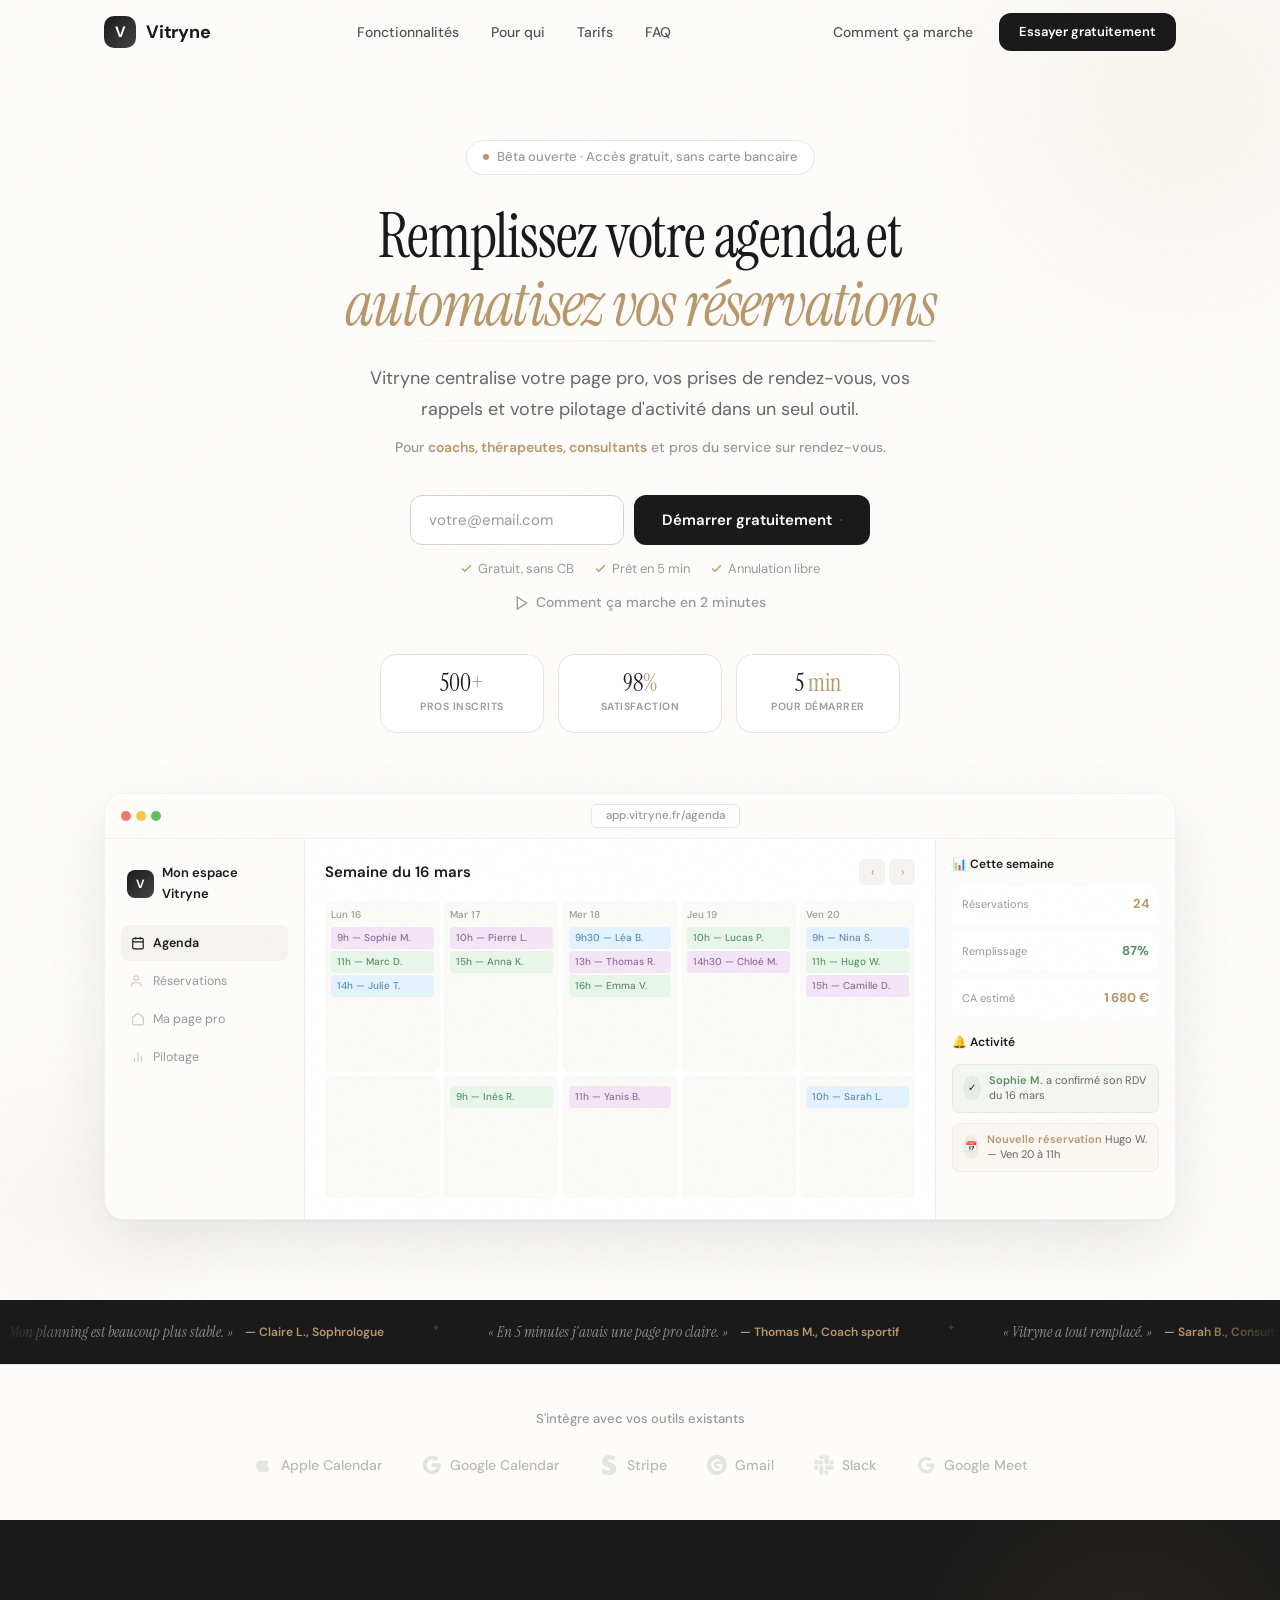
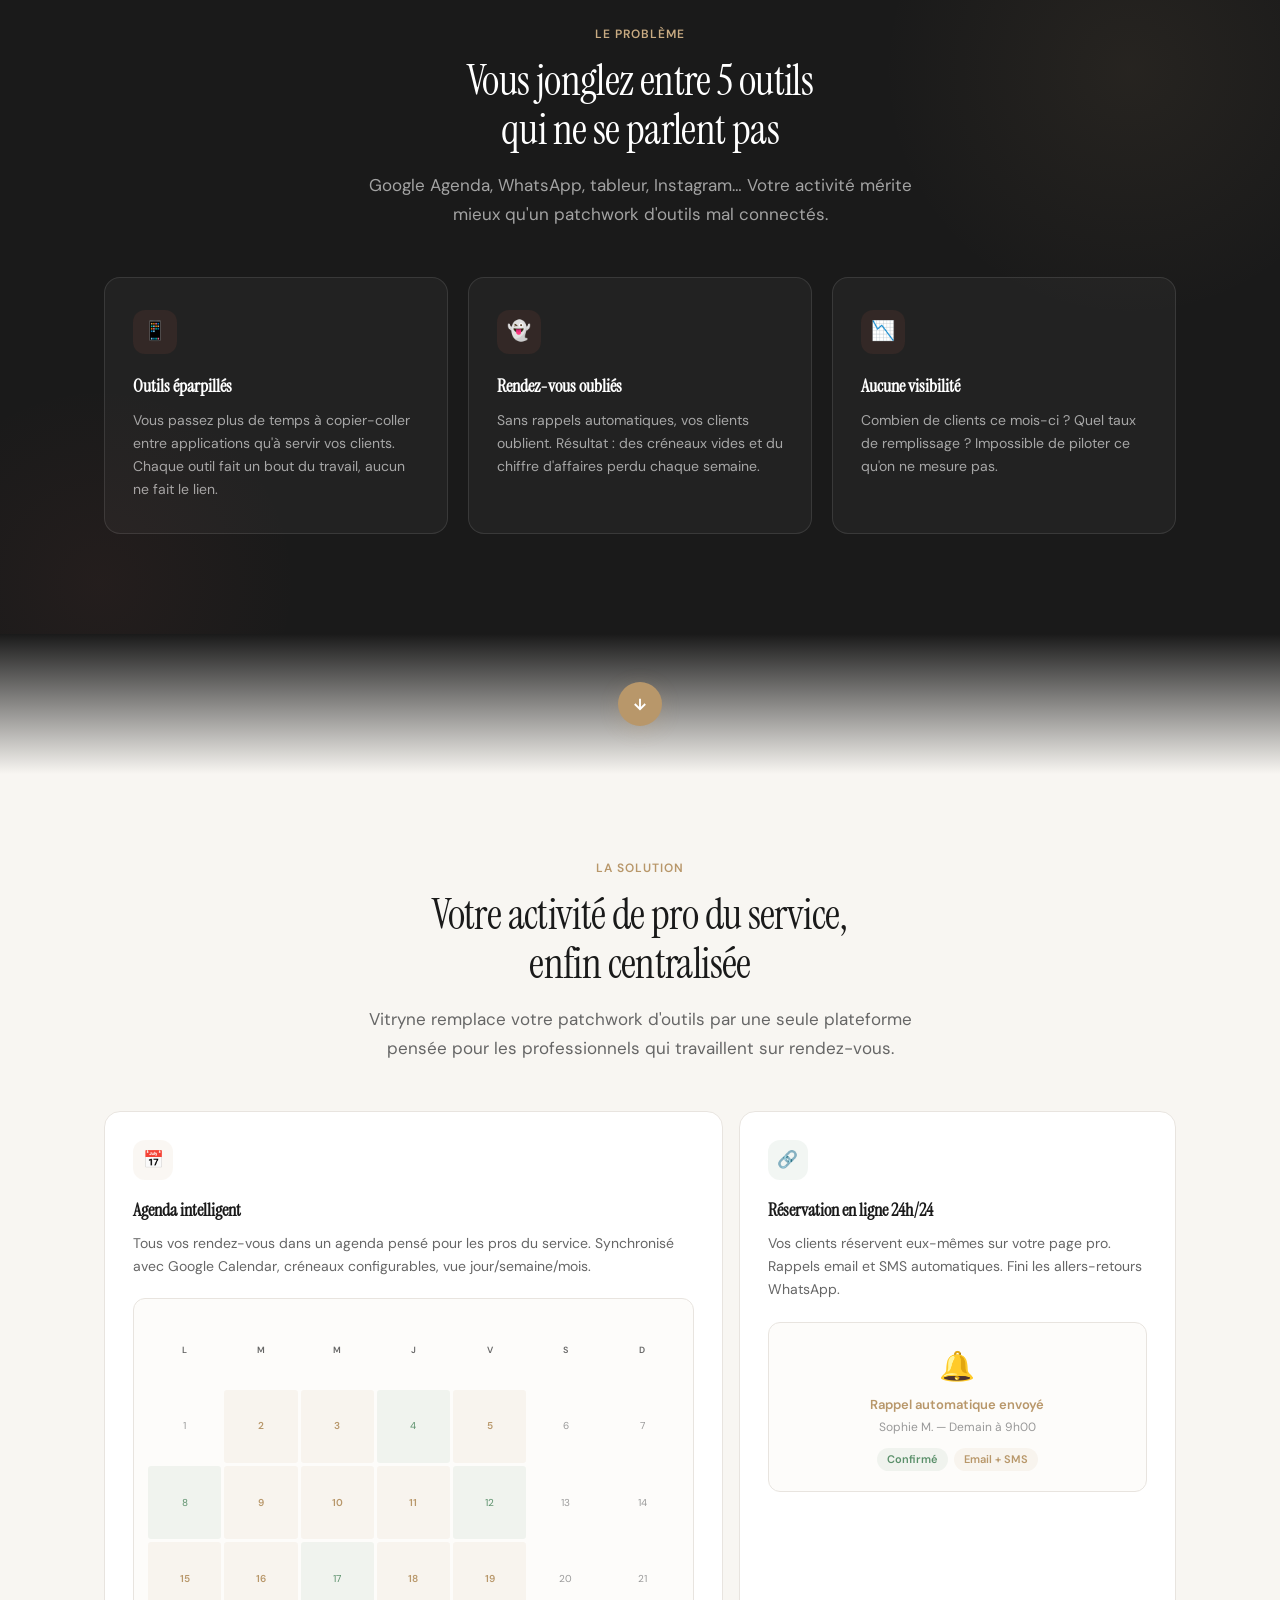
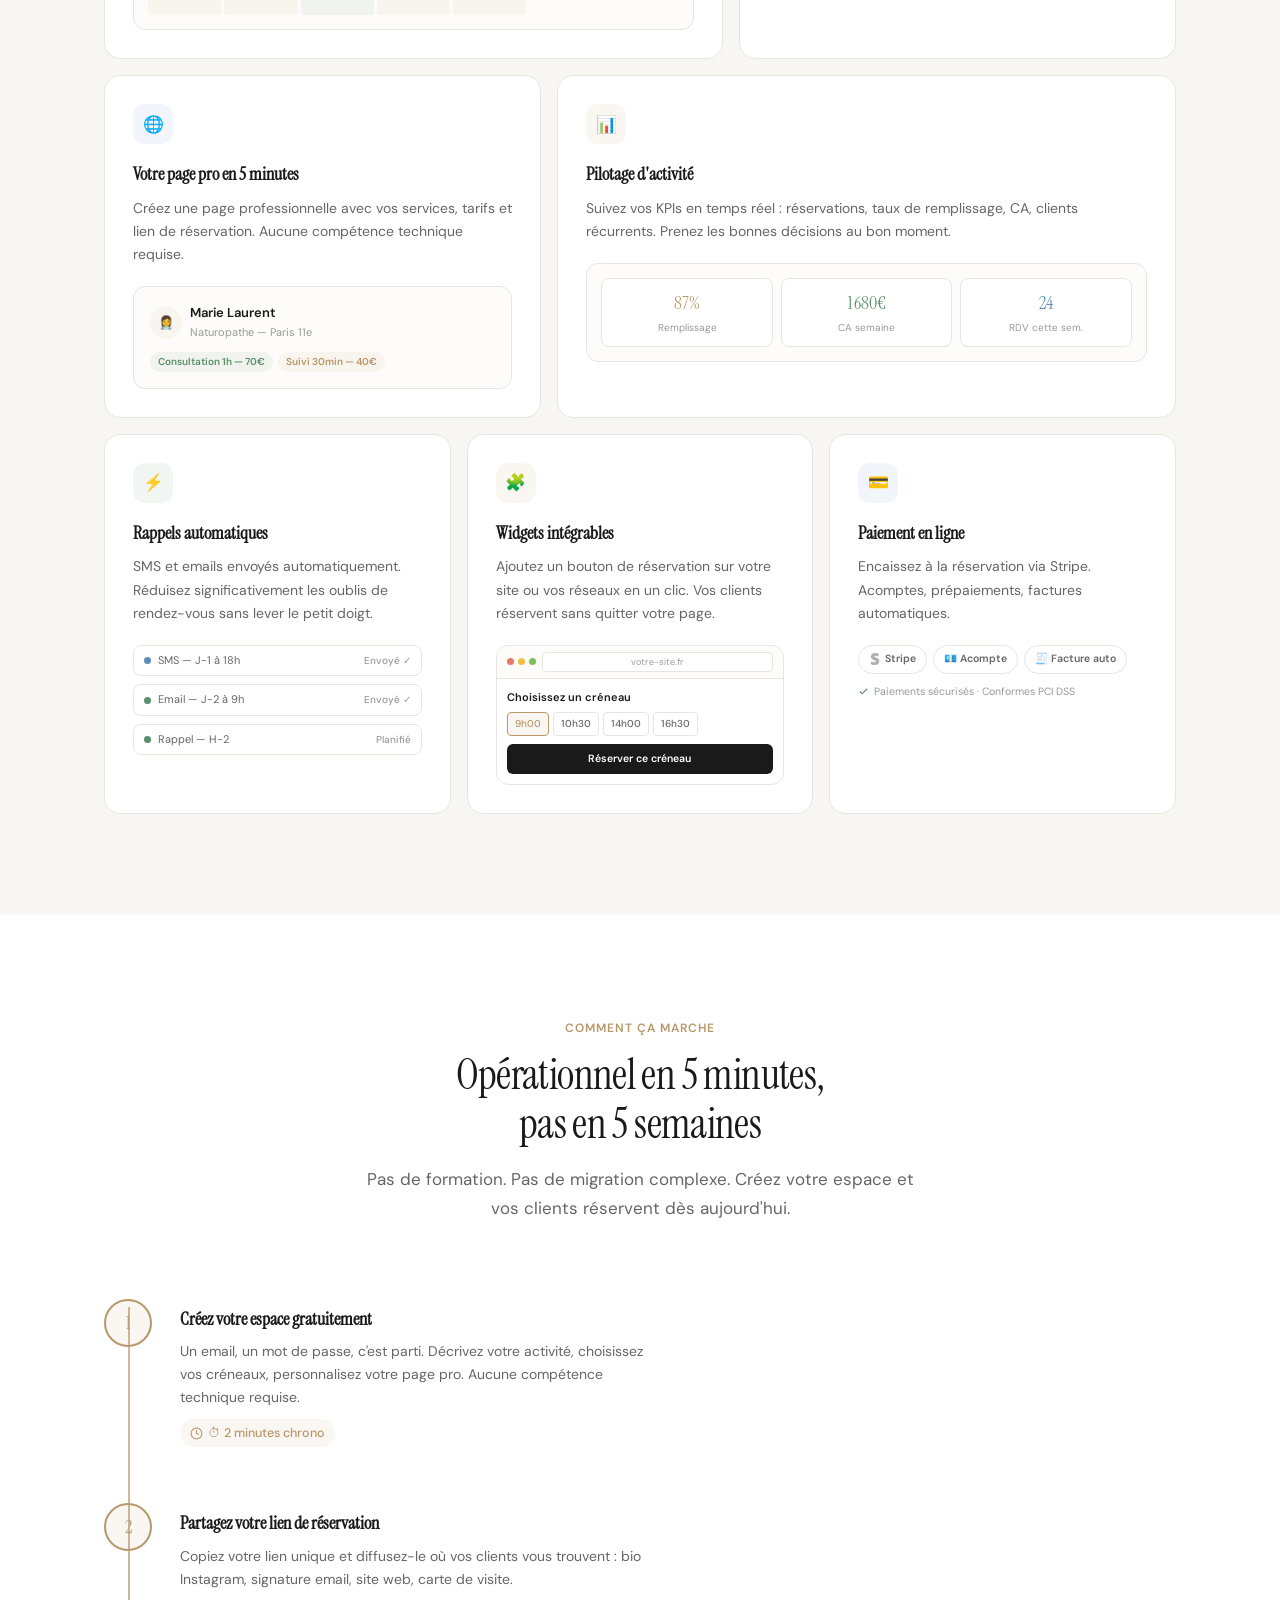
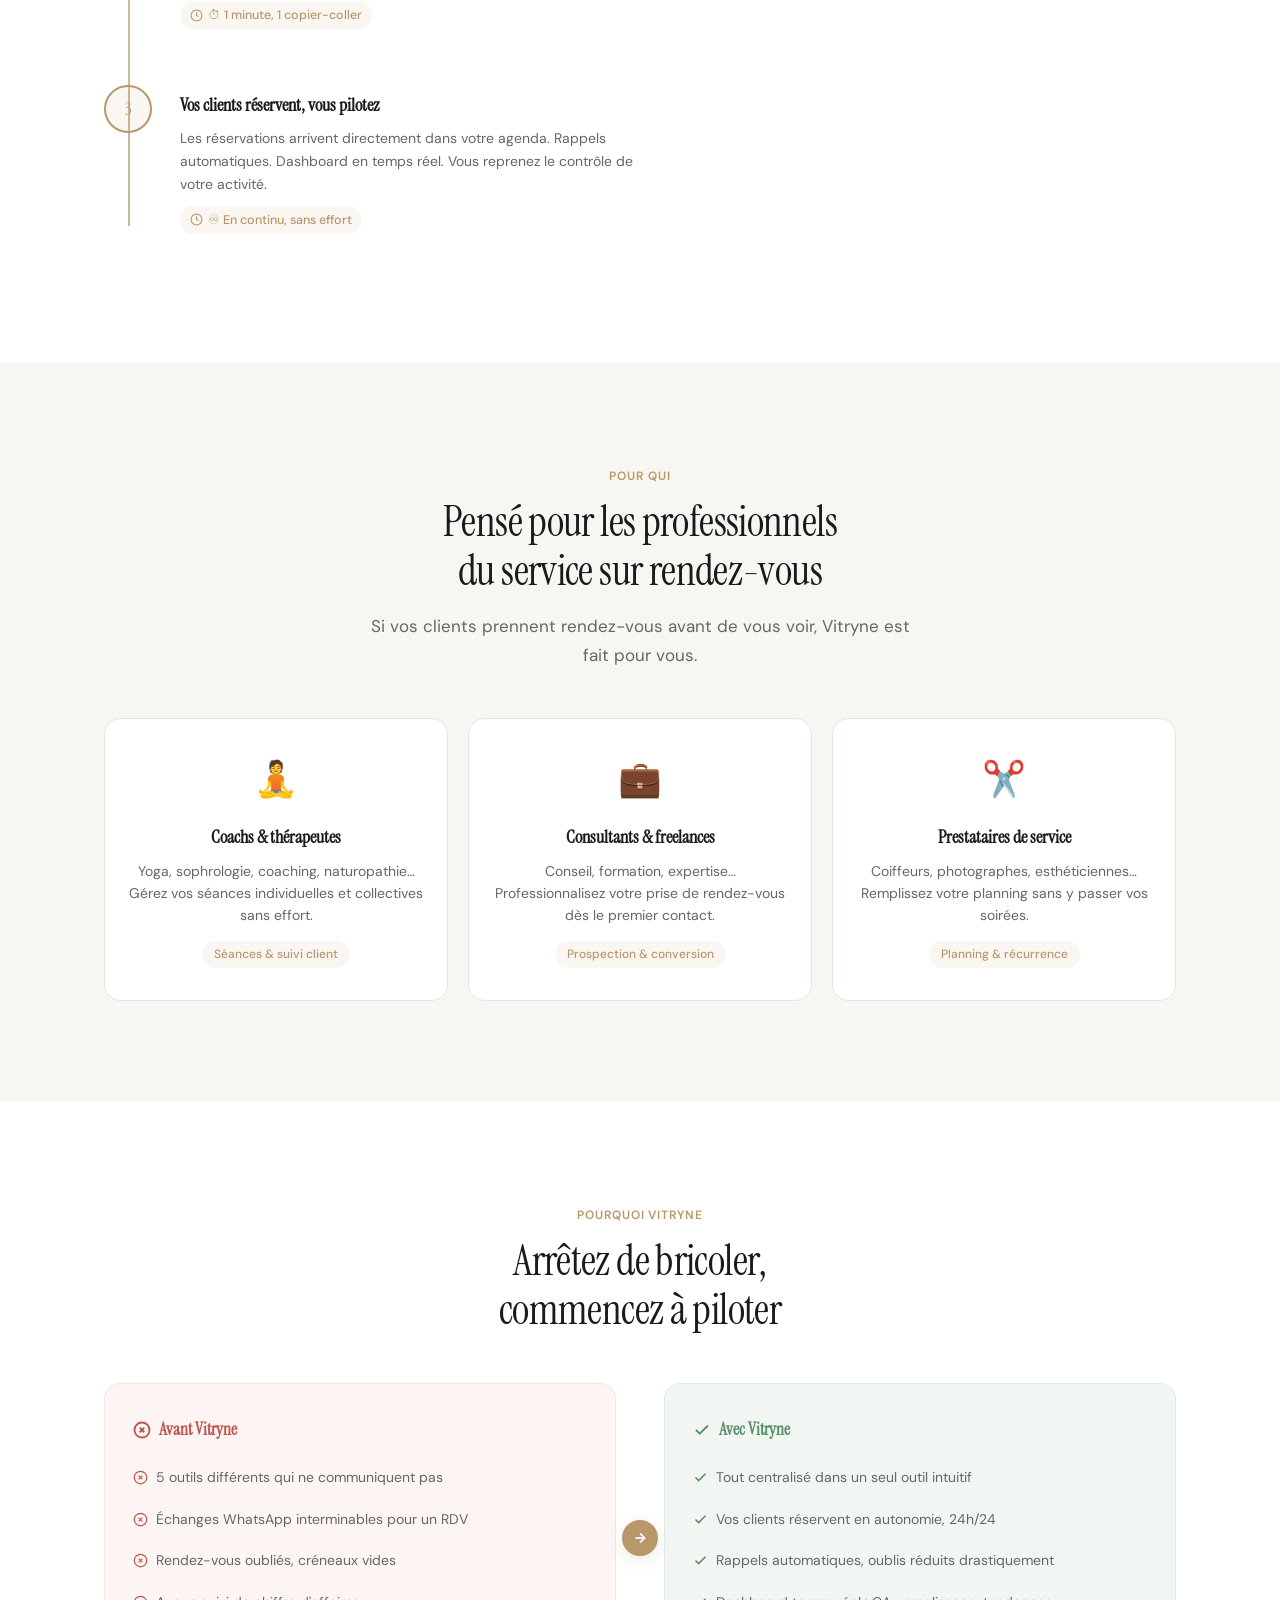
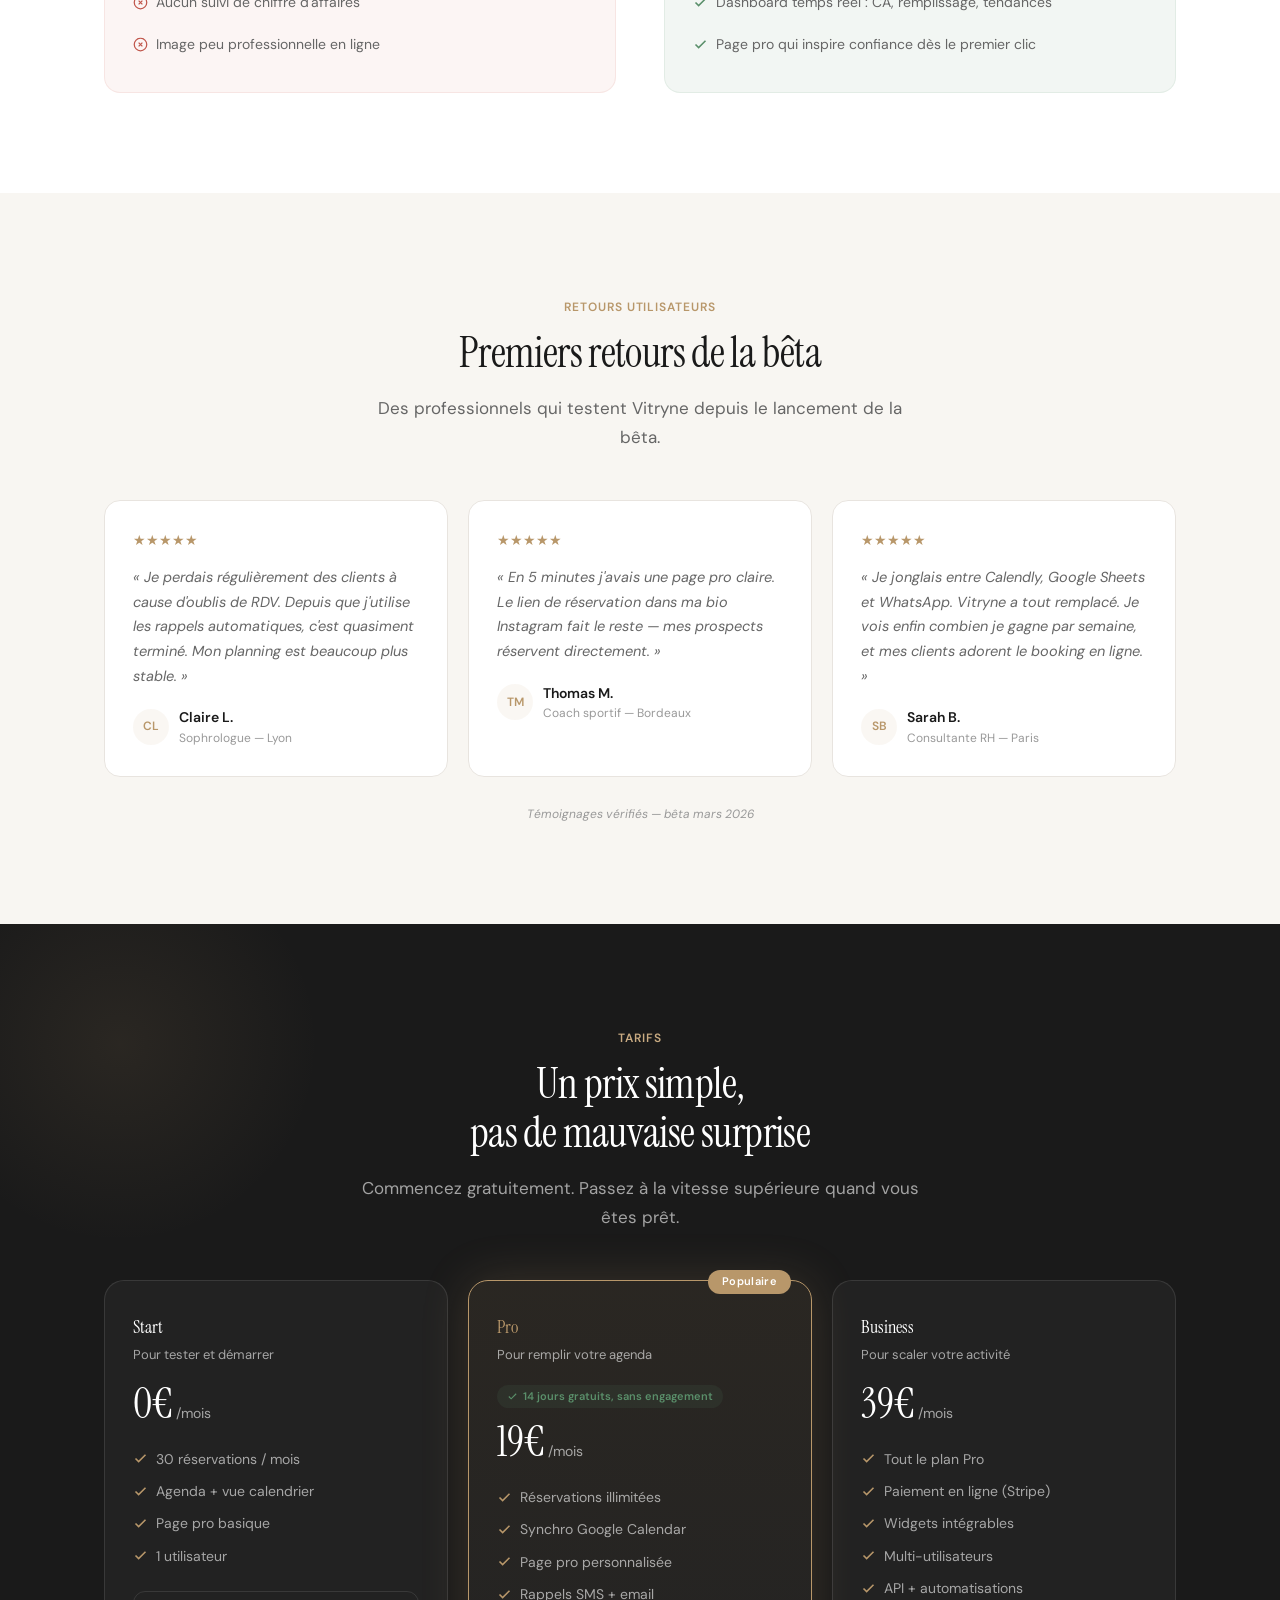
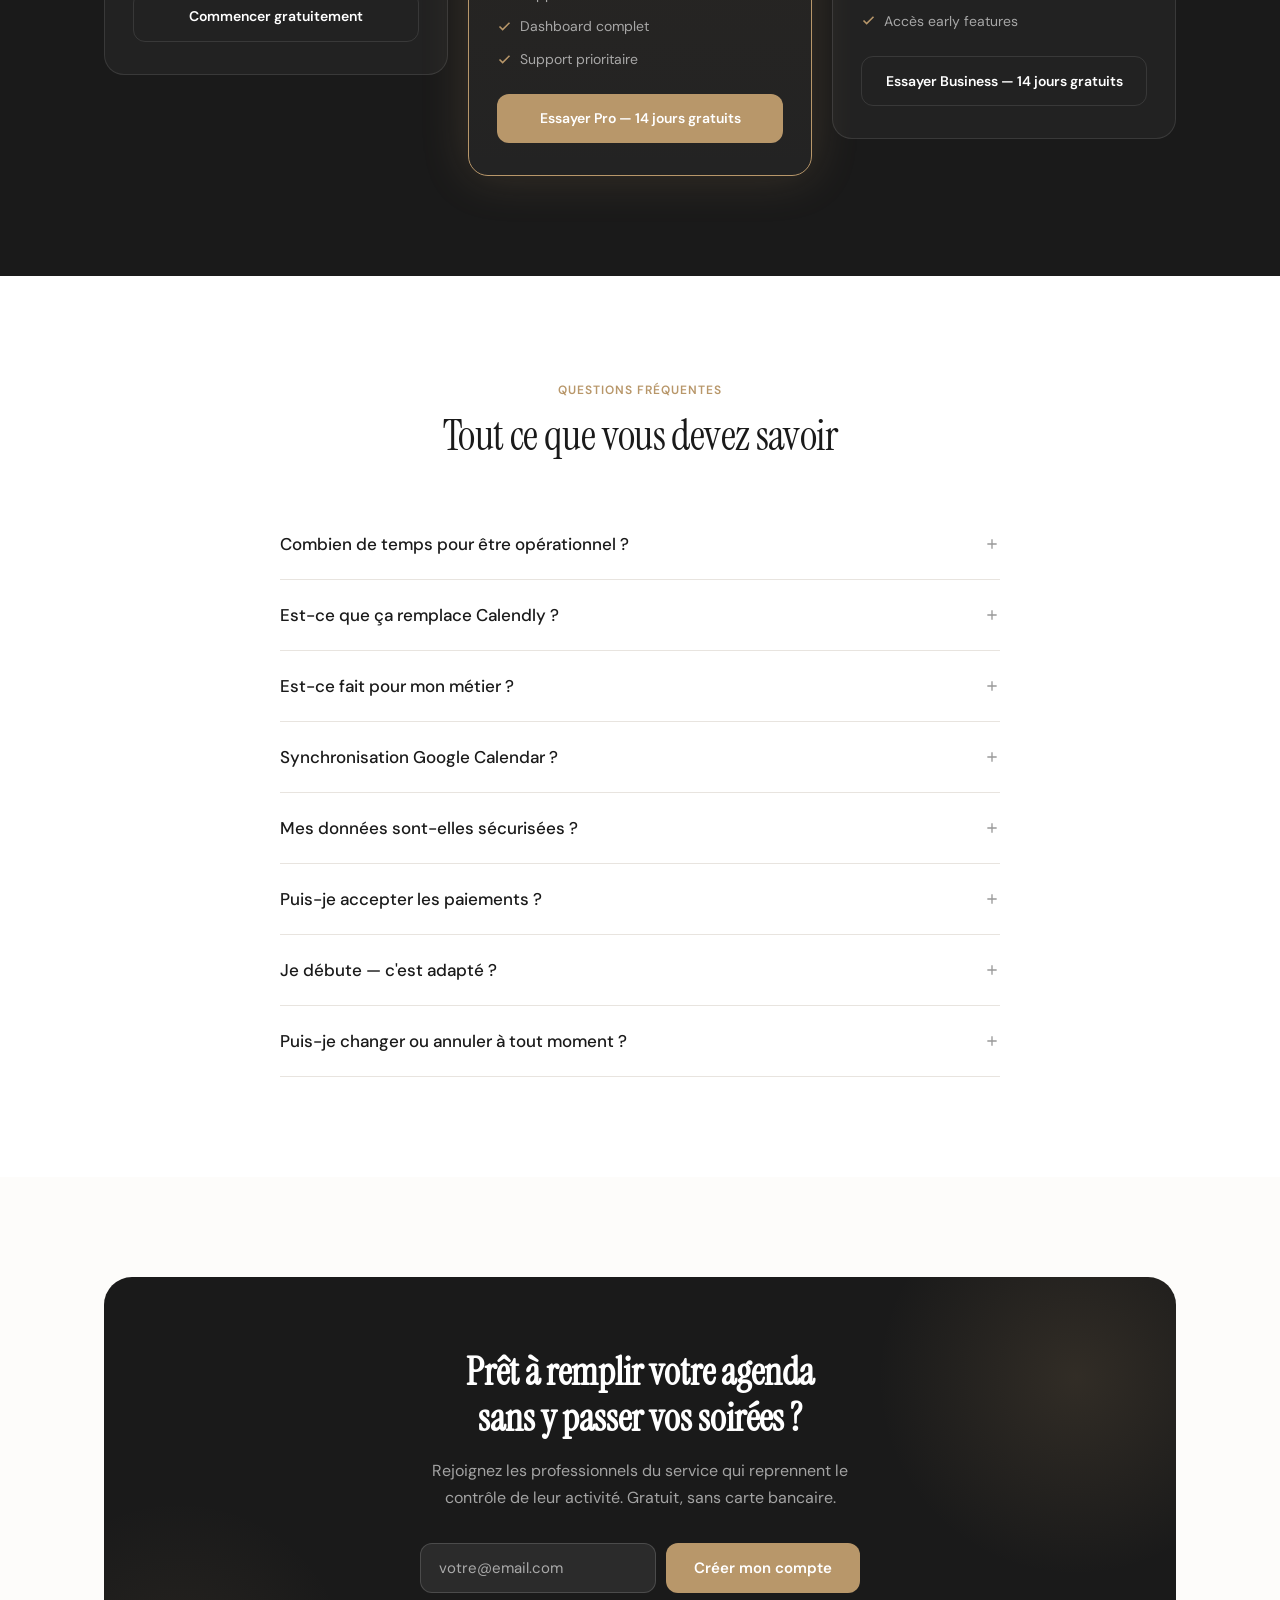
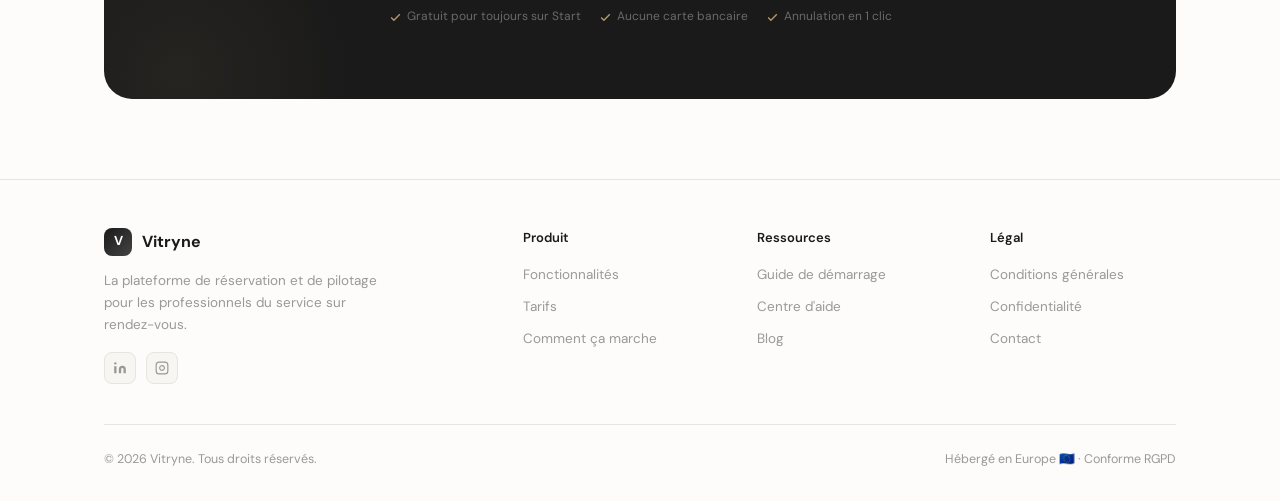
==== index.html @ 8fc553ef "init" ====
<!DOCTYPE html>
<html lang="fr">
<head>
<meta charset="UTF-8">
<meta name="viewport" content="width=device-width, initial-scale=1.0">
<title>Vitryne — La plateforme de réservation pour les pros du service</title>
<meta name="description" content="Vitryne centralise votre page pro, vos réservations en ligne, vos rappels automatiques et votre pilotage d'activité. Pour les professionnels du service sur rendez-vous.">
<link rel="preconnect" href="https://fonts.googleapis.com">
<link rel="preconnect" href="https://fonts.gstatic.com" crossorigin>
<link href="https://fonts.googleapis.com/css2?family=DM+Sans:ital,opsz,wght@0,9..40,300;0,9..40,400;0,9..40,500;0,9..40,600;0,9..40,700;1,9..40,400&family=Instrument+Serif:ital@0;1&display=swap" rel="stylesheet">
<link rel="icon" type="image/svg+xml" href="data:image/svg+xml,%3Csvg xmlns='http://www.w3.org/2000/svg' viewBox='0 0 32 32'%3E%3Crect width='32' height='32' rx='7' fill='%231A1A1A'/%3E%3Cpath d='M8.5 8 L11 8 Q16 22.5 16 22.5 Q16 22.5 21 8 L23.5 8 L17.2 25.5 Q16 28.5 16 28.5 Q16 28.5 14.8 25.5 Z' fill='%23FDFCFA'/%3E%3Ccircle cx='16' cy='27' r='1.4' fill='%23B8976A'/%3E%3C/svg%3E">
<style>
/* ═══════════════════════════════════════════════
   RESET & VARIABLES
   ═══════════════════════════════════════════════ */
*,*::before,*::after{margin:0;padding:0;box-sizing:border-box}

:root {
  --charcoal: #1A1A1A;
  --gold: #B8976A;
  --gold-light: #C9AB82;
  --gold-glow: rgba(184,151,106,0.2);
  --gold-surface: rgba(184,151,106,0.08);

  --cream: #FDFCFA;
  --white: #FFFFFF;
  --warm-bg: #F8F6F2;

  --text-primary: #1A1A1A;
  --text-secondary: #666666;
  --text-tertiary: #999999;
  --text-on-dark: #F5F3EF;
  --text-on-dark-muted: rgba(255,255,255,0.6);

  --border: #E8E4DF;
  --border-light: rgba(0,0,0,0.04);
  --border-dark: rgba(255,255,255,0.1);

  --success: #5A8F6A;
  --success-surface: rgba(90,143,106,0.08);
  --danger: #C0564B;
  --danger-surface: rgba(192,86,75,0.06);

  --r-sm: 8px;
  --r-md: 12px;
  --r-lg: 16px;
  --r-xl: 20px;
  --r-full: 100px;

  --font-display: 'Instrument Serif', Georgia, serif;
  --font-body: 'DM Sans', sans-serif;

  --shadow-sm: 0 1px 3px rgba(0,0,0,0.04);
  --shadow-md: 0 4px 20px rgba(0,0,0,0.06);
  --shadow-lg: 0 12px 48px rgba(0,0,0,0.08);

  --ease-out-expo: cubic-bezier(.16,1,.3,1);
  --ease-out-quart: cubic-bezier(.25,.46,.45,.94);
}

html{scroll-behavior:smooth;font-size:16px}
body{font-family:var(--font-body);color:var(--text-primary);background:var(--cream);-webkit-font-smoothing:antialiased;overflow-x:hidden;line-height:1.6}
a{text-decoration:none;color:inherit}
img{max-width:100%;display:block}
button{cursor:pointer;border:none;font-family:inherit;background:none}
ul{list-style:none}
::selection{background:#E8E1D6;color:var(--charcoal)}

.container{max-width:1120px;margin:0 auto;padding:0 24px}

/* ═══════════════════════════════════════════════
   SCROLL PROGRESS BAR
   ═══════════════════════════════════════════════ */
.scroll-progress{position:fixed;top:0;left:0;width:0%;height:2px;background:linear-gradient(90deg,var(--gold),var(--gold-light));z-index:1001;transition:width .1s linear;pointer-events:none}

/* ═══════════════════════════════════════════════
   ANIMATIONS
   ═══════════════════════════════════════════════ */
@keyframes fadeUp{from{opacity:0;transform:translateY(32px)}to{opacity:1;transform:translateY(0)}}
@keyframes fadeIn{from{opacity:0}to{opacity:1}}
@keyframes float{0%,100%{transform:translateY(0)}50%{transform:translateY(-8px)}}
@keyframes pulse{0%,100%{opacity:1}50%{opacity:.5}}
@keyframes slideLeft{from{opacity:0;transform:translateX(40px)}to{opacity:1;transform:translateX(0)}}
@keyframes slideRight{from{opacity:0;transform:translateX(-40px)}to{opacity:1;transform:translateX(0)}}
@keyframes scaleIn{from{opacity:0;transform:scale(.92)}to{opacity:1;transform:scale(1)}}
@keyframes shimmer{0%{background-position:-200% 0}100%{background-position:200% 0}}
@keyframes marquee{0%{transform:translateX(0)}100%{transform:translateX(-50%)}}
@keyframes orbFloat{0%,100%{transform:translate(0,0) scale(1)}25%{transform:translate(15px,-20px) scale(1.02)}50%{transform:translate(-10px,15px) scale(.98)}75%{transform:translate(20px,10px) scale(1.01)}}
@keyframes gentleSpin{0%{transform:rotate(0deg)}100%{transform:rotate(360deg)}}
@keyframes ripple{0%{transform:scale(0);opacity:.5}100%{transform:scale(4);opacity:0}}

/* Reveal system */
.reveal{opacity:0;transform:translateY(32px);transition:opacity .8s var(--ease-out-expo),transform .8s var(--ease-out-expo)}
.reveal.visible{opacity:1;transform:translateY(0)}
.reveal-left{opacity:0;transform:translateX(-40px);transition:opacity .8s var(--ease-out-expo),transform .8s var(--ease-out-expo)}
.reveal-left.visible{opacity:1;transform:translateX(0)}
.reveal-right{opacity:0;transform:translateX(40px);transition:opacity .8s var(--ease-out-expo),transform .8s var(--ease-out-expo)}
.reveal-right.visible{opacity:1;transform:translateX(0)}
.reveal-scale{opacity:0;transform:scale(.92);transition:opacity .8s var(--ease-out-expo),transform .8s var(--ease-out-expo)}
.reveal-scale.visible{opacity:1;transform:scale(1)}

.d1{transition-delay:.08s}.d2{transition-delay:.16s}.d3{transition-delay:.24s}.d4{transition-delay:.32s}.d5{transition-delay:.4s}

/* ═══════════════════════════════════════════════
   NAVIGATION
   ═══════════════════════════════════════════════ */
.nav{position:fixed;top:0;left:0;right:0;z-index:1000;padding:0;transition:all .4s var(--ease-out-expo)}
.nav-inner{display:flex;align-items:center;justify-content:space-between;max-width:1120px;margin:0 auto;padding:0 24px;height:64px}
.nav.scrolled{background:rgba(253,252,250,.92);backdrop-filter:blur(20px);-webkit-backdrop-filter:blur(20px);border-bottom:1px solid rgba(0,0,0,.05)}

.nav-brand{display:flex;align-items:center;gap:10px;transition:transform .3s var(--ease-out-expo)}
.nav-brand:hover{transform:scale(1.03)}
.nav-brand-icon{width:32px;height:32px;border-radius:10px;background:linear-gradient(135deg,#1A1A1A,#444);display:flex;align-items:center;justify-content:center;overflow:hidden;position:relative}
.nav-brand-icon span{color:#fff;font-size:15px;font-weight:700;font-family:var(--font-body);position:relative;z-index:1}
.nav-brand-text{font-weight:700;font-size:18px;color:var(--charcoal);letter-spacing:-.01em}

.nav-links{display:flex;gap:32px;align-items:center}
.nav-links a{font-size:14px;font-weight:500;color:#555;transition:color .25s;position:relative}
.nav-links a::after{content:'';position:absolute;bottom:-2px;left:0;width:0;height:1.5px;background:var(--charcoal);transition:width .35s var(--ease-out-expo)}
.nav-links a:hover{color:var(--charcoal)}
.nav-links a:hover::after{width:100%}

.nav-right{display:flex;gap:10px;align-items:center}
.btn-ghost{font-size:14px;font-weight:500;color:#555;padding:8px 16px;transition:color .25s}
.btn-ghost:hover{color:var(--charcoal)}

/* Magnetic button */
.btn-nav{font-size:13px;font-weight:600;color:#fff;background:var(--charcoal);padding:9px 20px;border-radius:var(--r-md);transition:all .3s var(--ease-out-expo);position:relative;overflow:hidden}
.btn-nav::before{content:'';position:absolute;inset:0;background:linear-gradient(135deg,rgba(184,151,106,.2),transparent);opacity:0;transition:opacity .3s}
.btn-nav:hover{background:#333;transform:translateY(-1px);box-shadow:0 4px 16px rgba(26,26,26,.2)}
.btn-nav:hover::before{opacity:1}
.btn-nav:active{transform:translateY(0);box-shadow:0 2px 8px rgba(26,26,26,.15)}

/* Mobile */
.nav-toggle{display:none;padding:6px;flex-direction:column;gap:5px}
.nav-toggle span{display:block;width:20px;height:2px;background:var(--charcoal);border-radius:1px;transition:all .3s}
.mobile-menu{display:none;position:fixed;top:0;left:0;right:0;bottom:0;background:rgba(253,252,250,.98);backdrop-filter:blur(20px);z-index:999;flex-direction:column;align-items:center;justify-content:center;gap:24px}
.mobile-menu.open{display:flex}
.mobile-menu a{font-family:var(--font-display);font-size:1.5rem;color:var(--charcoal)}
.mobile-close{position:absolute;top:20px;right:24px;font-size:1.5rem;color:var(--charcoal);background:none;border:none;cursor:pointer}

/* ═══════════════════════════════════════════════
   HERO
   ═══════════════════════════════════════════════ */
.hero{position:relative;padding:140px 0 80px;overflow:hidden;background:var(--cream)}
.hero-orb-1{position:absolute;top:-200px;right:-200px;width:600px;height:600px;border-radius:50%;background:radial-gradient(circle,rgba(184,151,106,.08) 0%,transparent 70%);pointer-events:none;animation:orbFloat 20s ease-in-out infinite;will-change:transform}
.hero-orb-2{position:absolute;bottom:-100px;left:-150px;width:400px;height:400px;border-radius:50%;background:radial-gradient(circle,rgba(184,151,106,.05) 0%,transparent 70%);pointer-events:none;animation:orbFloat 25s ease-in-out infinite reverse;will-change:transform}

/* Subtle grain overlay */
.hero::after{content:'';position:absolute;inset:0;background:url("data:image/svg+xml,%3Csvg viewBox='0 0 256 256' xmlns='http://www.w3.org/2000/svg'%3E%3Cfilter id='n'%3E%3CfeTurbulence type='fractalNoise' baseFrequency='0.85' numOctaves='4' stitchTiles='stitch'/%3E%3C/filter%3E%3Crect width='100%25' height='100%25' filter='url(%23n)' opacity='0.025'/%3E%3C/svg%3E");pointer-events:none;opacity:.5;z-index:1}

.hero-content{position:relative;z-index:2;text-align:center;max-width:760px;margin:0 auto}

.hero-tag{display:inline-flex;align-items:center;gap:8px;background:var(--white);border:1px solid var(--border);border-radius:var(--r-full);padding:6px 16px;font-size:13px;font-weight:500;color:var(--text-tertiary);margin-bottom:28px;animation:fadeUp .7s both;transition:all .3s var(--ease-out-expo)}
.hero-tag:hover{border-color:var(--gold);box-shadow:0 2px 12px var(--gold-glow)}
.hero-tag-dot{width:6px;height:6px;border-radius:50%;background:var(--gold);animation:pulse 2s infinite}

.hero h1{font-family:var(--font-display);font-size:clamp(2.4rem,5.5vw,3.8rem);font-weight:400;line-height:1.12;letter-spacing:-.02em;color:var(--charcoal);margin-bottom:24px;animation:fadeUp .7s .08s both}
.hero h1 .accent{font-style:italic;color:var(--gold);position:relative}
.hero h1 .accent::after{content:'';position:absolute;bottom:2px;left:0;width:100%;height:2px;background:linear-gradient(90deg,transparent,var(--gold-glow),transparent);animation:shimmer 3s ease-in-out infinite;background-size:200% 100%}

.hero-sub{font-size:18px;line-height:1.7;color:var(--text-secondary);max-width:540px;margin:0 auto 12px;animation:fadeUp .7s .16s both}

.hero-for{font-size:14px;font-weight:500;color:var(--text-tertiary);margin-bottom:36px;animation:fadeUp .7s .2s both}
.hero-for strong{color:var(--gold);font-weight:600}

/* Email capture */
.hero-capture{display:flex;gap:10px;max-width:460px;margin:0 auto 14px;animation:fadeUp .7s .24s both}
.hero-capture input{flex:1;padding:14px 18px;border-radius:var(--r-md);border:1px solid #D4CFC8;background:var(--white);color:var(--charcoal);font-family:var(--font-body);font-size:15px;transition:all .4s var(--ease-out-expo);outline:none}
.hero-capture input::placeholder{color:var(--text-tertiary)}
.hero-capture input:focus{border-color:var(--gold);box-shadow:0 0 0 3px var(--gold-glow);transform:translateY(-1px)}
.hero-capture button{padding:14px 28px;border-radius:var(--r-md);background:var(--charcoal);color:#fff;font-weight:600;font-size:15px;white-space:nowrap;transition:all .3s var(--ease-out-expo);display:inline-flex;align-items:center;gap:8px;position:relative;overflow:hidden}
.hero-capture button::after{content:'';position:absolute;inset:0;background:linear-gradient(135deg,rgba(184,151,106,.15),transparent);opacity:0;transition:opacity .3s}
.hero-capture button:hover{background:#333;transform:translateY(-2px);box-shadow:0 6px 24px rgba(26,26,26,.2)}
.hero-capture button:hover::after{opacity:1}
.hero-capture button:active{transform:translateY(0)}
.hero-capture button svg{transition:transform .3s var(--ease-out-expo)}
.hero-capture button:hover svg{transform:translateX(3px)}

.hero-meta{display:flex;justify-content:center;gap:20px;flex-wrap:wrap;font-size:13px;color:var(--text-tertiary);animation:fadeUp .7s .3s both}
.hero-meta span{display:flex;align-items:center;gap:5px;transition:color .3s}
.hero-meta span:hover{color:var(--text-secondary)}
.hero-meta svg{color:var(--gold);flex-shrink:0}

.hero-secondary{margin-top:12px;animation:fadeUp .7s .34s both}
.hero-secondary a{font-size:14px;font-weight:500;color:var(--text-tertiary);display:inline-flex;align-items:center;gap:6px;transition:all .3s var(--ease-out-expo)}
.hero-secondary a:hover{color:var(--charcoal);gap:10px}
.hero-secondary a svg{transition:transform .3s var(--ease-out-expo)}
.hero-secondary a:hover svg{transform:scale(1.15)}

/* Hero product visual */
.hero-visual{margin-top:60px;position:relative;animation:fadeUp .9s .4s both}
.hero-frame-bar{background:var(--cream);border-bottom:1px solid rgba(0,0,0,.05);padding:10px 16px;display:flex;align-items:center;gap:10px}
.hero-frame-dots{display:flex;gap:5px}
.hero-frame-dots span{width:10px;height:10px;border-radius:50%}
.hero-frame-dots span:nth-child(1){background:#F0766A}
.hero-frame-dots span:nth-child(2){background:#F5C842}
.hero-frame-dots span:nth-child(3){background:#5DBF6A}
.hero-frame-title{font-size:11.5px;color:var(--text-tertiary);font-weight:500;margin:0 auto;background:var(--white);border:1px solid var(--border);border-radius:6px;padding:2px 14px}
.hero-frame{background:#fff;border-radius:var(--r-xl);box-shadow:0 1px 3px rgba(0,0,0,.04),0 24px 64px rgba(0,0,0,.09);overflow:hidden;border:1px solid rgba(0,0,0,.05);transition:all .5s var(--ease-out-expo)}
.hero-frame:hover{box-shadow:0 1px 3px rgba(0,0,0,.04),0 32px 80px rgba(0,0,0,.12);transform:translateY(-6px)}
.hero-mockup{display:grid;grid-template-columns:200px 1fr 240px;gap:0;min-height:380px}

/* Mockup internals */
.mock-side{display:flex;flex-direction:column;gap:2px;padding:16px;border-right:1px solid #F0EDE8;background:var(--cream)}
.mock-side-brand{display:flex;align-items:center;gap:8px;padding:8px 6px 18px}
.mock-side-brand-icon{width:28px;height:28px;border-radius:8px;background:linear-gradient(135deg,#1A1A1A,#444);display:flex;align-items:center;justify-content:center}
.mock-side-brand-icon span{color:#fff;font-size:12px;font-weight:700}
.mock-side-brand-text{font-size:13px;font-weight:600;color:var(--charcoal)}
.mock-side-item{display:flex;align-items:center;gap:8px;padding:8px 10px;border-radius:var(--r-sm);font-size:12.5px;color:var(--text-tertiary);transition:all .25s var(--ease-out-expo);cursor:pointer}
.mock-side-item:hover{background:#F0EDE8;color:var(--text-secondary)}
.mock-side-item.active{background:#F5F3EF;color:var(--charcoal);font-weight:600}
.mock-side-item svg{width:14px;height:14px;flex-shrink:0;opacity:.5}
.mock-side-item.active svg{opacity:1}

.mock-main{display:flex;flex-direction:column;padding:20px}
.mock-header{display:flex;align-items:center;justify-content:space-between;margin-bottom:16px}
.mock-header-title{font-size:15px;font-weight:600;color:var(--charcoal)}
.mock-header-nav{display:flex;gap:4px}
.mock-header-nav span{width:26px;height:26px;border-radius:6px;background:#F5F3EF;display:flex;align-items:center;justify-content:center;color:var(--text-tertiary);font-size:12px;cursor:pointer;transition:all .2s}
.mock-header-nav span:hover{background:#EBE8E2}
.mock-grid{display:grid;grid-template-columns:repeat(5,1fr);gap:4px;flex:1}
.mock-day{background:#FAFAF7;border-radius:6px;padding:6px;min-height:56px;transition:all .25s var(--ease-out-expo)}
.mock-day:hover{background:#F5F2ED}
.mock-day-num{font-size:10px;color:var(--text-tertiary);margin-bottom:4px;font-weight:500}
.mock-ev{font-size:10px;padding:3px 6px;border-radius:4px;margin-bottom:2px;font-weight:500;white-space:nowrap;overflow:hidden;text-overflow:ellipsis;transition:all .2s;cursor:default}
.mock-ev:hover{transform:scale(1.02)}
.mock-ev.v{background:#F3E5F5;color:#8E6B9E}
.mock-ev.g{background:#E8F5E9;color:#5A8F6A}
.mock-ev.b{background:#E3F2FD;color:#5B8DB8}

.mock-panel{display:flex;flex-direction:column;gap:10px;padding:16px;border-left:1px solid #F0EDE8;background:var(--cream)}
.mock-panel-title{font-size:12px;font-weight:600;color:var(--charcoal);margin-bottom:2px}
.mock-stat{display:flex;justify-content:space-between;align-items:center;padding:8px 10px;border-radius:6px;background:var(--white);transition:all .25s var(--ease-out-expo)}
.mock-stat:hover{transform:translateX(2px);box-shadow:var(--shadow-sm)}
.mock-stat-label{font-size:11px;color:var(--text-tertiary)}
.mock-stat-val{font-size:13px;font-weight:700;color:var(--charcoal)}
.mock-stat-val.vp{color:var(--gold)}
.mock-stat-val.vg{color:var(--success)}
.mock-notif{display:flex;align-items:center;gap:8px;padding:8px 10px;border-radius:var(--r-sm);background:rgba(90,143,106,.05);border:1px solid rgba(90,143,106,.1);transition:all .25s var(--ease-out-expo)}
.mock-notif:hover{transform:translateX(2px)}
.mock-notif-dot{width:24px;height:24px;border-radius:50%;background:rgba(90,143,106,.1);display:flex;align-items:center;justify-content:center;font-size:10px}
.mock-notif-text{font-size:11px;color:var(--text-secondary);line-height:1.4}
.mock-notif-text strong{color:var(--success);font-weight:600}

/* ═══════════════════════════════════════════════
   MARQUEE TESTIMONIAL STRIP
   ═══════════════════════════════════════════════ */
.marquee-strip{padding:20px 0;background:var(--charcoal);overflow:hidden;position:relative}
.marquee-strip::before,.marquee-strip::after{content:'';position:absolute;top:0;bottom:0;width:80px;z-index:2;pointer-events:none}
.marquee-strip::before{left:0;background:linear-gradient(90deg,var(--charcoal),transparent)}
.marquee-strip::after{right:0;background:linear-gradient(90deg,transparent,var(--charcoal))}
.marquee-track{display:flex;gap:48px;animation:marquee 40s linear infinite;width:max-content}
.marquee-item{display:flex;align-items:center;gap:12px;white-space:nowrap;flex-shrink:0}
.marquee-item .quote{font-family:var(--font-display);font-style:italic;font-size:15px;color:rgba(255,255,255,.5)}
.marquee-item .author{font-size:12px;font-weight:600;color:var(--gold);white-space:nowrap}
.marquee-sep{color:rgba(255,255,255,.15);font-size:10px;flex-shrink:0}

/* ═══════════════════════════════════════════════
   INTEGRATIONS BAR
   ═══════════════════════════════════════════════ */
.integrations-bar{padding:44px 0;background:var(--cream);border-top:1px solid var(--border)}
.integrations-label{text-align:center;font-size:13px;font-weight:500;color:var(--text-tertiary);margin-bottom:24px}
.integrations-logos{display:flex;justify-content:center;align-items:center;gap:40px;flex-wrap:wrap}
.integ-item{display:flex;align-items:center;gap:8px;font-size:14px;font-weight:500;color:rgba(26,26,26,.3);white-space:nowrap;transition:all .4s var(--ease-out-expo)}
.integ-item:hover{color:rgba(26,26,26,.7);transform:translateY(-2px)}
.integ-item svg{width:20px;height:20px;opacity:.35;transition:opacity .4s}
.integ-item:hover svg{opacity:.7}

/* ═══════════════════════════════════════════════
   SECTION SHARED STYLES
   ═══════════════════════════════════════════════ */
.section-tag{display:inline-block;font-size:12px;font-weight:600;letter-spacing:.08em;text-transform:uppercase;margin-bottom:12px}
.section-tag.dark{color:var(--gold-light)}.section-tag.light{color:var(--gold)}

.section-title{font-family:var(--font-display);font-size:clamp(1.8rem,4vw,2.5rem);font-weight:400;line-height:1.2;letter-spacing:-.01em;margin-bottom:16px}
.section-title.dark{color:#fff}.section-title.light{color:var(--charcoal)}
.section-desc{font-size:17px;color:var(--text-secondary);line-height:1.7;max-width:560px}
.section-desc.dark{color:var(--text-on-dark-muted)}

/* ═══════════════════════════════════════════════
   SECTION : PROBLEM
   ═══════════════════════════════════════════════ */
.problem-section{padding:100px 0;background:var(--charcoal);position:relative;overflow:hidden}
.problem-section::before{content:'';position:absolute;top:-100px;right:-100px;width:500px;height:500px;border-radius:50%;background:radial-gradient(circle,rgba(184,151,106,.08) 0%,transparent 70%);pointer-events:none;animation:orbFloat 15s ease-in-out infinite}
.problem-section::after{content:'';position:absolute;bottom:-150px;left:-100px;width:400px;height:400px;border-radius:50%;background:radial-gradient(circle,rgba(192,86,75,.06) 0%,transparent 70%);pointer-events:none}
.problem-grid{display:grid;grid-template-columns:repeat(3,1fr);gap:20px;margin-top:48px}
.p-card{background:rgba(255,255,255,.04);border:1px solid var(--border-dark);border-radius:var(--r-lg);padding:32px 28px;transition:all .5s var(--ease-out-expo);position:relative;overflow:hidden}
.p-card::before{content:'';position:absolute;inset:0;background:linear-gradient(135deg,rgba(192,86,75,.04),transparent);opacity:0;transition:opacity .5s}
.p-card:hover{background:rgba(255,255,255,.07);transform:translateY(-6px);border-color:rgba(255,255,255,.15)}
.p-card:hover::before{opacity:1}
.p-icon{width:44px;height:44px;border-radius:var(--r-md);background:rgba(192,86,75,.1);display:flex;align-items:center;justify-content:center;margin-bottom:18px;font-size:1.2rem;transition:all .4s var(--ease-out-expo)}
.p-card:hover .p-icon{transform:scale(1.1) rotate(-3deg)}
.p-card h3{font-family:var(--font-display);font-size:1.15rem;color:#fff;margin-bottom:8px}
.p-card p{font-size:14px;color:var(--text-on-dark-muted);line-height:1.65}

/* Transition */
.section-transition{text-align:center;padding:48px 0;background:linear-gradient(180deg,var(--charcoal),var(--warm-bg))}
.transition-pill{display:inline-flex;align-items:center;justify-content:center;width:44px;height:44px;border-radius:50%;background:var(--gold);color:#fff;box-shadow:0 4px 20px var(--gold-glow);animation:float 3s ease-in-out infinite;transition:all .3s var(--ease-out-expo)}
.transition-pill:hover{transform:scale(1.15);box-shadow:0 6px 30px rgba(184,151,106,.35)}

/* ═══════════════════════════════════════════════
   SECTION : BENEFITS (Bento)
   ═══════════════════════════════════════════════ */
.benefits-section{padding:80px 0 100px;background:var(--warm-bg)}
.bento{display:grid;grid-template-columns:repeat(12,1fr);gap:16px;margin-top:48px}
.b-card{background:var(--white);border:1px solid var(--border);border-radius:var(--r-lg);padding:28px;position:relative;overflow:hidden;transition:all .5s var(--ease-out-expo)}
.b-card::after{content:'';position:absolute;inset:0;border-radius:var(--r-lg);box-shadow:inset 0 0 0 1px transparent;transition:box-shadow .5s;pointer-events:none}
.b-card:hover{transform:translateY(-6px);box-shadow:0 16px 56px rgba(0,0,0,.1)}
.b-card:hover::after{box-shadow:inset 0 0 0 1px var(--gold-light)}
.b-card.w7{grid-column:span 7;min-height:300px}.b-card.w5{grid-column:span 5;min-height:300px}.b-card.w4{grid-column:span 4;min-height:240px}
.b-icon{width:40px;height:40px;border-radius:var(--r-md);display:flex;align-items:center;justify-content:center;margin-bottom:16px;font-size:1.05rem;transition:all .4s var(--ease-out-expo)}
.b-card:hover .b-icon{transform:scale(1.1) rotate(-5deg)}
.b-icon.ip{background:var(--gold-surface);color:var(--gold)}
.b-icon.ig{background:var(--success-surface);color:var(--success)}
.b-icon.ib{background:rgba(91,141,184,.08);color:#5B8DB8}
.b-icon.io{background:rgba(184,151,106,.08);color:var(--gold)}
.b-card h3{font-family:var(--font-display);font-size:1.12rem;color:var(--text-primary);margin-bottom:8px}
.b-card p{font-size:14px;color:var(--text-secondary);line-height:1.65}

.b-visual{margin-top:20px;background:var(--cream);border-radius:var(--r-md);padding:14px;border:1px solid var(--border);transition:all .4s var(--ease-out-expo)}
.b-card:hover .b-visual{border-color:var(--gold-light);box-shadow:0 2px 12px var(--gold-glow)}
.mini-cal{display:grid;grid-template-columns:repeat(7,1fr);gap:3px}
.mc-d{aspect-ratio:1;border-radius:3px;display:flex;align-items:center;justify-content:center;font-size:10px;color:var(--text-tertiary);transition:all .2s}
.mc-d.hd{font-weight:600;color:var(--text-secondary);font-size:9px}
.mc-d.bk{background:var(--gold-surface);color:var(--gold);font-weight:600}
.mc-d.bk:hover{background:rgba(184,151,106,.2)}
.mc-d.fr{background:var(--success-surface);color:var(--success)}

.mini-stats{display:flex;gap:8px}
.ms-card{flex:1;background:var(--white);border:1px solid var(--border);border-radius:var(--r-sm);padding:10px;text-align:center;transition:all .3s var(--ease-out-expo)}
.ms-card:hover{transform:translateY(-2px);box-shadow:var(--shadow-md)}
.ms-val{font-family:var(--font-display);font-size:1.15rem;margin-bottom:1px}
.ms-val.vp{color:var(--gold)}.ms-val.vg{color:var(--success)}.ms-val.vb{color:#5B8DB8}
.ms-label{font-size:10px;color:var(--text-tertiary)}

/* ═══════════════════════════════════════════════
   SECTION : HOW IT WORKS
   ═══════════════════════════════════════════════ */
.how-section{padding:100px 0;background:var(--white)}
.steps{display:flex;flex-direction:column;gap:0;margin-top:48px;position:relative}
.steps::before{content:'';position:absolute;left:24px;top:36px;bottom:36px;width:2px;background:linear-gradient(180deg,var(--gold),var(--success));opacity:.2;transition:opacity .5s}
.step{display:flex;gap:28px;padding:28px 0;position:relative}
.step-num{width:48px;height:48px;flex-shrink:0;border-radius:50%;background:var(--gold-surface);border:2px solid var(--gold);display:flex;align-items:center;justify-content:center;font-family:var(--font-display);font-size:1.1rem;color:var(--gold);position:relative;z-index:2;transition:all .4s var(--ease-out-expo)}
.step:hover .step-num{background:var(--gold);color:#fff;transform:scale(1.1);box-shadow:0 4px 16px var(--gold-glow)}
.step-body{flex:1;padding-top:6px}
.step-body h3{font-family:var(--font-display);font-size:1.15rem;color:var(--text-primary);margin-bottom:6px;transition:color .3s}
.step:hover .step-body h3{color:var(--gold)}
.step-body p{font-size:14px;color:var(--text-secondary);line-height:1.65;max-width:480px}
.step-time{font-size:13px;font-weight:500;color:var(--gold);margin-top:8px;display:inline-flex;align-items:center;gap:5px}

/* Step line progress */
.step-progress-line{position:absolute;left:24px;top:36px;width:2px;background:var(--gold);height:0;opacity:.6;z-index:1;transition:height .8s var(--ease-out-expo)}

/* ═══════════════════════════════════════════════
   SECTION : USE CASES
   ═══════════════════════════════════════════════ */
.usecases-section{padding:100px 0;background:var(--warm-bg)}
.uc-grid{display:grid;grid-template-columns:repeat(3,1fr);gap:20px;margin-top:48px}
.uc-card{background:var(--white);border:1px solid var(--border);border-radius:var(--r-lg);padding:32px 24px;text-align:center;transition:all .5s var(--ease-out-expo);position:relative;overflow:hidden}
.uc-card::before{content:'';position:absolute;top:-50%;left:-50%;width:200%;height:200%;background:radial-gradient(circle,var(--gold-glow) 0%,transparent 60%);opacity:0;transition:opacity .6s;pointer-events:none}
.uc-card:hover{transform:translateY(-6px);box-shadow:0 16px 48px rgba(0,0,0,.08);border-color:var(--gold-light)}
.uc-card:hover::before{opacity:1}
.uc-emoji{font-size:2.2rem;margin-bottom:16px;display:block;transition:transform .4s var(--ease-out-expo)}
.uc-card:hover .uc-emoji{transform:scale(1.15) rotate(-5deg)}
.uc-card h3{font-family:var(--font-display);font-size:1.1rem;color:var(--text-primary);margin-bottom:8px;position:relative}
.uc-card p{font-size:14px;color:var(--text-secondary);line-height:1.6;position:relative}
.uc-tag{display:inline-block;margin-top:14px;padding:4px 12px;border-radius:var(--r-full);font-size:12px;font-weight:500;background:var(--gold-surface);color:var(--gold);transition:all .3s var(--ease-out-expo);position:relative}
.uc-card:hover .uc-tag{background:var(--gold);color:#fff}

/* ═══════════════════════════════════════════════
   SECTION : COMPARISON
   ═══════════════════════════════════════════════ */
.compare-section{padding:100px 0;background:var(--white)}
.compare-wrap{display:grid;grid-template-columns:1fr 48px 1fr;gap:0;margin-top:48px;align-items:stretch}
.compare-col{border-radius:var(--r-lg);padding:32px 28px;transition:all .4s var(--ease-out-expo)}
.compare-col.before{background:var(--danger-surface);border:1px solid rgba(192,86,75,.1)}
.compare-col.before:hover{border-color:rgba(192,86,75,.25)}
.compare-col.after{background:var(--success-surface);border:1px solid rgba(90,143,106,.1)}
.compare-col.after:hover{border-color:rgba(90,143,106,.25);box-shadow:0 8px 32px rgba(90,143,106,.1)}
.compare-col h3{font-family:var(--font-display);font-size:1.05rem;margin-bottom:20px;display:flex;align-items:center;gap:8px}
.compare-col.before h3{color:var(--danger)}.compare-col.after h3{color:var(--success)}
.compare-list{display:flex;flex-direction:column;gap:12px}
.compare-list li{display:flex;align-items:flex-start;gap:8px;font-size:14px;line-height:1.55;color:var(--text-secondary);transition:all .3s;padding:4px 0}
.compare-list li:hover{transform:translateX(4px)}
.compare-list li svg{flex-shrink:0;margin-top:3px}
.compare-mid{display:flex;align-items:center;justify-content:center}
.compare-arrow{width:36px;height:36px;border-radius:50%;background:var(--gold);display:flex;align-items:center;justify-content:center;color:#fff;box-shadow:0 4px 16px var(--gold-glow);transition:all .3s var(--ease-out-expo)}
.compare-arrow:hover{transform:scale(1.15);box-shadow:0 6px 24px rgba(184,151,106,.35)}

/* ═══════════════════════════════════════════════
   SECTION : TESTIMONIALS
   ═══════════════════════════════════════════════ */
.testimonials-section{padding:100px 0;background:var(--warm-bg)}
.testi-grid{display:grid;grid-template-columns:repeat(3,1fr);gap:20px;margin-top:48px}
.testi-card{background:var(--white);border:1px solid var(--border);border-radius:var(--r-lg);padding:28px;transition:all .5s var(--ease-out-expo);position:relative}
.testi-card::before{content:'';position:absolute;top:0;left:0;right:0;height:3px;border-radius:var(--r-lg) var(--r-lg) 0 0;background:linear-gradient(90deg,var(--gold),var(--gold-light));opacity:0;transition:opacity .4s}
.testi-card:hover{transform:translateY(-5px);box-shadow:0 16px 48px rgba(0,0,0,.08)}
.testi-card:hover::before{opacity:1}
.testi-stars{display:flex;gap:2px;margin-bottom:14px;color:var(--gold);font-size:14px}
.testi-text{font-size:14.5px;color:var(--text-secondary);line-height:1.7;margin-bottom:18px;font-style:italic}
.testi-author{display:flex;align-items:center;gap:10px}
.testi-avatar{width:36px;height:36px;border-radius:50%;background:var(--gold-surface);display:flex;align-items:center;justify-content:center;font-weight:600;font-size:12px;color:var(--gold);transition:all .3s var(--ease-out-expo)}
.testi-card:hover .testi-avatar{background:var(--gold);color:#fff}
.testi-name{font-size:14px;font-weight:600;color:var(--text-primary)}
.testi-role{font-size:12px;color:var(--text-tertiary)}
.testi-note{text-align:center;margin-top:28px;font-size:13px;color:var(--text-tertiary);font-style:italic}

/* ═══════════════════════════════════════════════
   SECTION : PRICING
   ═══════════════════════════════════════════════ */
.pricing-section{padding:100px 0;background:var(--charcoal);position:relative;overflow:hidden}
.pricing-section::before{content:'';position:absolute;top:-80px;left:-80px;width:400px;height:400px;border-radius:50%;background:radial-gradient(circle,rgba(184,151,106,.1) 0%,transparent 70%);pointer-events:none;animation:orbFloat 18s ease-in-out infinite}
.pricing-grid{display:grid;grid-template-columns:repeat(3,1fr);gap:20px;margin-top:48px;align-items:start}
.pr-card{background:rgba(255,255,255,.04);border:1px solid var(--border-dark);border-radius:var(--r-xl);padding:32px 28px;transition:all .5s var(--ease-out-expo);position:relative}
.pr-card:hover{transform:translateY(-6px);border-color:rgba(255,255,255,.2)}
.pr-card.featured{background:linear-gradient(180deg,rgba(184,151,106,.1),rgba(255,255,255,.04));border-color:var(--gold);box-shadow:0 0 48px var(--gold-glow)}
.pr-card.featured:hover{box-shadow:0 0 64px rgba(184,151,106,.3);border-color:var(--gold-light)}
.pr-badge{position:absolute;top:-11px;right:20px;background:var(--gold);color:#fff;font-size:11px;font-weight:600;padding:3px 14px;border-radius:var(--r-full);letter-spacing:.03em;animation:pulse 3s ease-in-out infinite}
.pr-name{font-family:var(--font-display);font-size:1.1rem;color:#fff;margin-bottom:4px}
.pr-desc{font-size:13px;color:var(--text-on-dark-muted);margin-bottom:18px}
.pr-price{display:flex;align-items:baseline;gap:3px;margin-bottom:22px}
.pr-amount{font-family:var(--font-display);font-size:2.6rem;color:#fff;line-height:1}
.pr-period{font-size:14px;color:var(--text-on-dark-muted)}
.pr-features{display:flex;flex-direction:column;gap:10px;margin-bottom:24px}
.pr-features li{display:flex;align-items:center;gap:8px;font-size:14px;color:var(--text-on-dark-muted);transition:all .25s}
.pr-features li:hover{transform:translateX(4px);color:rgba(255,255,255,.8)}
.pr-features li svg{color:var(--gold);flex-shrink:0}
.pr-cta{display:block;width:100%;text-align:center;padding:13px;border-radius:var(--r-md);font-size:14px;font-weight:600;transition:all .3s var(--ease-out-expo);position:relative;overflow:hidden}
.pr-cta::before{content:'';position:absolute;inset:0;background:linear-gradient(135deg,rgba(255,255,255,.1),transparent);opacity:0;transition:opacity .3s}
.pr-cta:hover::before{opacity:1}
.pr-cta.primary{background:var(--gold);color:#fff}
.pr-cta.primary:hover{background:var(--gold-light);transform:translateY(-2px);box-shadow:0 6px 24px var(--gold-glow)}
.pr-cta.outline{background:transparent;color:#fff;border:1px solid var(--border-dark)}
.pr-cta.outline:hover{background:rgba(255,255,255,.06);border-color:rgba(255,255,255,.25);transform:translateY(-2px)}

/* ═══════════════════════════════════════════════
   SECTION : FAQ
   ═══════════════════════════════════════════════ */
.faq-section{padding:100px 0;background:var(--white)}
.faq-grid{max-width:720px;margin:48px auto 0}
.faq-item{border-bottom:1px solid var(--border);cursor:pointer;transition:all .3s}
.faq-item:hover{border-color:var(--gold-light)}
.faq-q{padding:24px 0;display:flex;align-items:center;justify-content:space-between;gap:16px;width:100%;text-align:left;font-size:17px;font-weight:500;color:var(--charcoal);cursor:pointer;transition:all .3s}
.faq-q:hover{color:var(--gold)}
.faq-q svg{flex-shrink:0;transition:all .4s var(--ease-out-expo);color:var(--text-tertiary)}
.faq-item.open .faq-q svg{transform:rotate(45deg);color:var(--gold)}
.faq-a{max-height:0;overflow:hidden;transition:max-height .5s var(--ease-out-expo)}
.faq-a-inner{padding:0 0 24px;font-size:15px;color:var(--text-secondary);line-height:1.7}

/* ═══════════════════════════════════════════════
   FINAL CTA
   ═══════════════════════════════════════════════ */
.final-cta{padding:100px 0 80px;background:var(--cream)}
.final-cta-box{text-align:center;padding:72px 40px;border-radius:28px;background:var(--charcoal);position:relative;overflow:hidden}
.final-cta-orb{position:absolute;top:-100px;right:-100px;width:400px;height:400px;border-radius:50%;background:radial-gradient(circle,rgba(184,151,106,.15) 0%,transparent 70%);pointer-events:none;animation:orbFloat 12s ease-in-out infinite}
.final-cta-orb2{position:absolute;bottom:-150px;left:-100px;width:350px;height:350px;border-radius:50%;background:radial-gradient(circle,rgba(184,151,106,.08) 0%,transparent 70%);pointer-events:none;animation:orbFloat 16s ease-in-out infinite reverse}
.final-cta h2{font-family:var(--font-display);font-size:clamp(1.8rem,4vw,2.4rem);color:#fff;line-height:1.2;margin-bottom:16px;position:relative}
.final-cta .final-sub{font-size:16px;color:var(--text-on-dark-muted);max-width:480px;margin:0 auto 32px;line-height:1.7;position:relative}
.final-capture{display:flex;gap:10px;max-width:440px;margin:0 auto 14px;position:relative}
.final-capture input{flex:1;padding:14px 18px;border-radius:var(--r-md);border:1px solid rgba(255,255,255,.15);background:rgba(255,255,255,.08);color:#fff;font-family:var(--font-body);font-size:15px;outline:none;transition:all .4s var(--ease-out-expo)}
.final-capture input::placeholder{color:var(--text-on-dark-muted)}
.final-capture input:focus{border-color:var(--gold);box-shadow:0 0 0 3px var(--gold-glow);transform:translateY(-1px)}
.final-capture button{padding:14px 28px;border-radius:var(--r-md);background:var(--gold);color:#fff;font-weight:600;font-size:15px;white-space:nowrap;transition:all .3s var(--ease-out-expo);position:relative;overflow:hidden}
.final-capture button::before{content:'';position:absolute;inset:0;background:linear-gradient(135deg,rgba(255,255,255,.15),transparent);opacity:0;transition:opacity .3s}
.final-capture button:hover{background:var(--gold-light);transform:translateY(-2px);box-shadow:0 6px 24px var(--gold-glow)}
.final-capture button:hover::before{opacity:1}
.final-meta{display:flex;justify-content:center;gap:18px;flex-wrap:wrap;font-size:12px;color:rgba(255,255,255,.35);position:relative}
.final-meta span{display:flex;align-items:center;gap:5px;transition:color .3s}
.final-meta span:hover{color:rgba(255,255,255,.5)}
.final-meta svg{color:var(--gold)}

/* ═══════════════════════════════════════════════
   FOOTER
   ═══════════════════════════════════════════════ */
footer{background:var(--cream);border-top:1px solid var(--border);padding:48px 0 32px}
.footer-grid{display:grid;grid-template-columns:2fr 1fr 1fr 1fr;gap:48px;margin-bottom:40px}
.footer-brand-name{display:flex;align-items:center;gap:10px;margin-bottom:14px}
.footer-brand-icon{width:28px;height:28px;border-radius:8px;background:linear-gradient(135deg,#1A1A1A,#444);display:flex;align-items:center;justify-content:center}
.footer-brand-icon span{color:#fff;font-size:13px;font-weight:700}
.footer-brand-text{font-weight:700;font-size:16px;color:var(--charcoal)}
.footer-brand p{font-size:13.5px;color:var(--text-tertiary);line-height:1.65;max-width:280px}
.footer-col h4{font-size:13px;font-weight:600;color:var(--charcoal);margin-bottom:16px}
.footer-col a{display:block;font-size:13.5px;color:var(--text-tertiary);margin-bottom:10px;transition:all .3s var(--ease-out-expo)}
.footer-col a:hover{color:var(--charcoal);transform:translateX(3px)}
.footer-bottom{border-top:1px solid var(--border);padding-top:24px;display:flex;justify-content:space-between;align-items:center}
.footer-bottom p{font-size:12.5px;color:var(--text-tertiary)}

/* ═══════════════════════════════════════════════
   RESPONSIVE
   ═══════════════════════════════════════════════ */
@media(max-width:1024px){
  .hero-mockup{grid-template-columns:1fr;min-height:auto}
  .mock-side,.mock-panel{display:none}
  .b-card.w7,.b-card.w5{grid-column:span 6}
  .b-card.w4{grid-column:span 6}
  .pricing-grid{grid-template-columns:1fr;max-width:400px;margin-left:auto;margin-right:auto;margin-top:48px}
  .footer-grid{grid-template-columns:1fr 1fr;gap:28px}
}
@media(max-width:768px){
  .nav-links,.btn-ghost{display:none}
  .nav-toggle{display:flex}
  .hero{padding:120px 0 56px}
  .problem-grid,.uc-grid,.testi-grid{grid-template-columns:1fr}
  .bento{grid-template-columns:1fr}
  .b-card.w7,.b-card.w5,.b-card.w4{grid-column:span 1;min-height:auto}
  .compare-wrap{grid-template-columns:1fr;gap:16px}
  .compare-mid{transform:rotate(90deg);padding:8px 0}
  .faq-grid{grid-template-columns:1fr}
  .footer-grid{grid-template-columns:1fr;gap:24px}
  .footer-bottom{flex-direction:column;gap:10px;text-align:center}
  .hero-capture,.final-capture{flex-direction:column}
  .hero-capture button,.final-capture button{width:100%}
  .integrations-logos{gap:20px}
  .marquee-strip{padding:14px 0}
  .marquee-item .quote{font-size:13px}
}

/* ═══════════════════════════════════════════════
   STICKY MOBILE CTA
   ═══════════════════════════════════════════════ */
.sticky-mobile{display:none;position:fixed;bottom:0;left:0;right:0;z-index:998;padding:12px 16px;background:rgba(253,252,250,.95);backdrop-filter:blur(16px);border-top:1px solid var(--border)}
.sticky-mobile a{display:block;width:100%;text-align:center;padding:13px;border-radius:var(--r-md);background:var(--charcoal);color:#fff;font-weight:600;font-size:14px;transition:all .3s}
.sticky-mobile a:hover{background:#333}
@media(max-width:768px){
  .sticky-mobile{display:block}
  body{padding-bottom:70px}
}

/* ═══════════════════════════════════════════════
   CURSOR GLOW (desktop only)
   ═══════════════════════════════════════════════ */
.cursor-glow{position:fixed;width:300px;height:300px;border-radius:50%;background:radial-gradient(circle,rgba(184,151,106,.04) 0%,transparent 70%);pointer-events:none;z-index:0;transform:translate(-50%,-50%);transition:opacity .3s;opacity:0}
.cursor-glow.active{opacity:1}
@media(max-width:768px){.cursor-glow{display:none}}

/* ═══════════════════════════════════════════════
   BUTTON RIPPLE
   ═══════════════════════════════════════════════ */
.ripple-effect{position:absolute;border-radius:50%;background:rgba(255,255,255,.2);animation:ripple .6s ease-out forwards;pointer-events:none}

/* ═══════════════════════════════════════════════
   HERO — STATS / SOCIAL PROOF BAR
   ═══════════════════════════════════════════════ */
.hero-stats{display:flex;justify-content:center;gap:14px;flex-wrap:wrap;margin:36px auto 0;max-width:520px;animation:fadeUp .7s .38s both}
.hero-stat-item{flex:1;min-width:110px;text-align:center;padding:16px 12px;background:var(--white);border:1px solid var(--border);border-radius:var(--r-lg);transition:all .45s var(--ease-out-expo);cursor:default}
.hero-stat-item:hover{transform:translateY(-4px);box-shadow:0 10px 28px rgba(184,151,106,.12);border-color:var(--gold-light)}
.hero-stat-num{font-family:var(--font-display);font-size:1.5rem;color:var(--charcoal);line-height:1;margin-bottom:4px}
.hero-stat-num em{color:var(--gold);font-style:normal}
.hero-stat-label{font-size:10.5px;font-weight:600;color:var(--text-tertiary);text-transform:uppercase;letter-spacing:.05em}

/* ═══════════════════════════════════════════════
   BENTO W4 — MINI VISUALS
   ═══════════════════════════════════════════════ */
.b-visual-mini{margin-top:20px}
.b-reminder-line{display:flex;align-items:center;gap:7px;padding:6px 10px;border-radius:8px;font-size:11px;color:var(--text-secondary);border:1px solid var(--border);background:var(--white);margin-top:8px;transition:all .3s var(--ease-out-expo)}
.b-reminder-line:first-child{margin-top:0}
.b-reminder-line:hover{transform:translateX(4px);border-color:var(--gold-light);background:var(--gold-surface)}
.b-rl-dot{width:7px;height:7px;border-radius:50%;flex-shrink:0}
.b-rl-dot.sms{background:#5B8DB8}.b-rl-dot.email{background:var(--success)}.b-rl-dot.whatsapp{background:#5A8F6A}
.b-rl-time{margin-left:auto;font-size:10px;color:var(--text-tertiary);font-weight:500}

.b-widget-frame{margin-top:0;border:1px solid var(--border);border-radius:var(--r-md);overflow:hidden;background:var(--white)}
.b-widget-bar{background:var(--cream);padding:6px 10px;display:flex;align-items:center;gap:6px;border-bottom:1px solid var(--border)}
.b-widget-dots{display:flex;gap:4px}
.b-widget-dots span{width:7px;height:7px;border-radius:50%}
.b-widget-dots span:nth-child(1){background:#E8786A}.b-widget-dots span:nth-child(2){background:#F0C040}.b-widget-dots span:nth-child(3){background:#7DC05A}
.b-widget-url{font-size:9px;color:var(--text-tertiary);background:var(--white);border:1px solid var(--border);border-radius:4px;padding:2px 8px;flex:1;text-align:center;white-space:nowrap;overflow:hidden;text-overflow:ellipsis}
.b-widget-body{padding:10px}
.b-widget-title{font-size:11px;font-weight:600;color:var(--charcoal);margin-bottom:5px}
.b-widget-slots{display:flex;gap:4px;flex-wrap:wrap;margin-bottom:8px}
.b-widget-slot{padding:3px 7px;border-radius:4px;font-size:10px;font-weight:500;border:1px solid var(--border);color:var(--text-secondary);transition:all .25s;cursor:default}
.b-widget-slot.active{background:var(--gold-surface);border-color:var(--gold);color:var(--gold)}
.b-widget-book{display:block;width:100%;text-align:center;padding:7px;background:var(--charcoal);color:var(--white);border-radius:6px;font-size:10.5px;font-weight:600;transition:all .3s}
.b-card:hover .b-widget-book{background:var(--gold)}

.b-pay-chips{display:flex;gap:6px;flex-wrap:wrap}
.b-pay-chip{padding:5px 10px;border-radius:var(--r-full);border:1px solid var(--border);font-size:10.5px;font-weight:600;color:var(--text-secondary);background:var(--white);transition:all .3s;display:flex;align-items:center;gap:4px;white-space:nowrap}
.b-pay-chip:hover{border-color:var(--gold-light);color:var(--gold);transform:translateY(-1px)}
.b-pay-chip svg{width:12px;height:12px;opacity:.5;flex-shrink:0;transition:opacity .3s}
.b-pay-chip:hover svg{opacity:1}
.b-pay-secure{margin-top:10px;display:flex;align-items:center;gap:5px;font-size:10.5px;color:var(--text-tertiary)}
.b-pay-secure svg{width:11px;height:11px;color:var(--success);flex-shrink:0}

/* ═══════════════════════════════════════════════
   PRICING — IMPROVEMENTS
   ═══════════════════════════════════════════════ */
.pr-card.featured .pr-name{color:var(--gold)}
.pr-trial-note{display:inline-flex;align-items:center;gap:5px;font-size:11px;color:var(--success);background:rgba(90,143,106,.1);padding:3px 10px;border-radius:var(--r-full);margin-bottom:14px;font-weight:600}
.pr-trial-note svg{width:11px;height:11px;flex-shrink:0}

/* ═══════════════════════════════════════════════
   STEPS — IMPROVEMENTS
   ═══════════════════════════════════════════════ */
.step{display:flex;gap:28px;padding:28px 32px 28px 0;position:relative;border-radius:var(--r-lg);transition:background .4s var(--ease-out-expo),box-shadow .4s var(--ease-out-expo),border-color .4s var(--ease-out-expo)}
.step:hover{background:var(--cream);box-shadow:inset 0 0 0 1px var(--border)}
.step-time{font-size:12.5px;font-weight:500;color:var(--gold);margin-top:10px;display:inline-flex;align-items:center;gap:5px;background:var(--gold-surface);padding:4px 10px;border-radius:var(--r-full)}

/* ═══════════════════════════════════════════════
   TESTIMONIALS — IMPROVEMENTS
   ═══════════════════════════════════════════════ */
.testi-note{text-align:center;margin-top:28px;font-size:12px;color:var(--text-tertiary);opacity:.6}

/* ═══════════════════════════════════════════════
   FOOTER SOCIAL ICONS
   ═══════════════════════════════════════════════ */
.footer-socials{display:flex;gap:10px;margin-top:16px}
.footer-social-icon{width:32px;height:32px;border-radius:8px;background:var(--warm-bg);border:1px solid var(--border);display:flex;align-items:center;justify-content:center;color:var(--text-tertiary);transition:all .3s var(--ease-out-expo)}
.footer-social-icon:hover{background:var(--charcoal);color:#fff;border-color:var(--charcoal);transform:translateY(-2px)}

/* ═══════════════════════════════════════════════
   SECTION TITLE IMPROVEMENTS
   ═══════════════════════════════════════════════ */
.section-title{font-family:var(--font-display);font-size:clamp(1.8rem,4vw,2.6rem);font-weight:400;line-height:1.18;letter-spacing:-.015em;margin-bottom:16px}

/* ═══════════════════════════════════════════════
   SECTION — CENTERING FIX
   ═══════════════════════════════════════════════ */
.section-desc.light{margin:0 auto}
.section-desc.dark{margin:0 auto}

/* ═══════════════════════════════════════════════
   RESPONSIVE — MOBILE IMPROVEMENTS
   ═══════════════════════════════════════════════ */
@media(max-width:768px){
  .hero{padding:100px 0 48px}
  .hero-stats{gap:10px;margin-top:28px}
  .hero-stat-item{padding:12px 10px;min-width:90px}
  .hero-stat-num{font-size:1.25rem}
  .step{padding:20px 20px 20px 0}
  .b-pay-chips{gap:4px}
  .b-pay-chip{font-size:10px;padding:4px 8px}
}
</style>
</head>
<body>

<!-- Scroll Progress -->
<div class="scroll-progress" id="scrollProgress"></div>

<!-- Cursor Glow -->
<div class="cursor-glow" id="cursorGlow"></div>

<!-- NAVIGATION -->
<nav class="nav" id="nav">
  <div class="nav-inner">
    <a href="#" class="nav-brand">
      <div class="nav-brand-icon"><span>V</span></div>
      <span class="nav-brand-text">Vitryne</span>
    </a>
    <div class="nav-links">
      <a href="#benefits">Fonctionnalités</a>
      <a href="#usecases">Pour qui</a>
      <a href="#pricing">Tarifs</a>
      <a href="#faq">FAQ</a>
    </div>
    <div class="nav-right">
      <a href="#how" class="btn-ghost">Comment ça marche</a>
      <a href="#signup" class="btn-nav">Essayer gratuitement</a>
    </div>
    <button class="nav-toggle" onclick="document.getElementById('mobileMenu').classList.add('open')" aria-label="Menu">
      <span></span><span></span><span></span>
    </button>
  </div>
</nav>

<!-- Mobile Menu -->
<div class="mobile-menu" id="mobileMenu">
  <button class="mobile-close" onclick="this.parentElement.classList.remove('open')" aria-label="Fermer">✕</button>
  <a href="#benefits" onclick="this.parentElement.classList.remove('open')">Fonctionnalités</a>
  <a href="#usecases" onclick="this.parentElement.classList.remove('open')">Pour qui</a>
  <a href="#pricing" onclick="this.parentElement.classList.remove('open')">Tarifs</a>
  <a href="#faq" onclick="this.parentElement.classList.remove('open')">FAQ</a>
  <a href="#signup" class="btn-nav" onclick="this.parentElement.classList.remove('open')">Essayer gratuitement</a>
</div>

<!-- HERO -->
<section class="hero" id="hero">
  <div class="hero-orb-1"></div>
  <div class="hero-orb-2"></div>
  <div class="container">
    <div class="hero-content">
      <div class="hero-tag">
        <span class="hero-tag-dot"></span>
        Bêta ouverte · Accès gratuit, sans carte bancaire
      </div>

      <h1>Remplissez votre agenda et<br><span class="accent">automatisez vos réservations</span></h1>

      <p class="hero-sub">Vitryne centralise votre page pro, vos prises de rendez-vous, vos rappels et votre pilotage d'activité dans un seul outil.</p>

      <p class="hero-for">Pour <strong>coachs, thérapeutes, consultants</strong> et pros du service sur rendez-vous.</p>

      <!-- Real email capture -->
      <form class="hero-capture" onsubmit="handleFormSubmit(event, this)">
        <input type="email" placeholder="votre@email.com" required>
        <button type="submit">Démarrer gratuitement <svg width="16" height="16" viewBox="0 0 24 24" fill="none" stroke="currentColor" stroke-width="2" stroke-linecap="round"><line x1="5" y1="12" x2="19" y2="12"/><polyline points="12 5 19 12 12 19"/></svg></button>
      </form>

      <div class="hero-meta">
        <span><svg width="13" height="13" viewBox="0 0 24 24" fill="none" stroke="currentColor" stroke-width="2.5"><path d="M20 6 9 17l-5-5"/></svg>Gratuit, sans CB</span>
        <span><svg width="13" height="13" viewBox="0 0 24 24" fill="none" stroke="currentColor" stroke-width="2.5"><path d="M20 6 9 17l-5-5"/></svg>Prêt en 5 min</span>
        <span><svg width="13" height="13" viewBox="0 0 24 24" fill="none" stroke="currentColor" stroke-width="2.5"><path d="M20 6 9 17l-5-5"/></svg>Annulation libre</span>
      </div>

      <div class="hero-secondary">
        <a href="#how">
          <svg width="16" height="16" viewBox="0 0 24 24" fill="none" stroke="currentColor" stroke-width="2"><polygon points="5 3 19 12 5 21 5 3"/></svg>
          Comment ça marche en 2 minutes
        </a>
      </div>

      <!-- Social proof stats -->
      <div class="hero-stats">
        <div class="hero-stat-item">
          <div class="hero-stat-num">500<em>+</em></div>
          <div class="hero-stat-label">Pros inscrits</div>
        </div>
        <div class="hero-stat-item">
          <div class="hero-stat-num">98<em>%</em></div>
          <div class="hero-stat-label">Satisfaction</div>
        </div>
        <div class="hero-stat-item">
          <div class="hero-stat-num">5<em> min</em></div>
          <div class="hero-stat-label">Pour démarrer</div>
        </div>
      </div>
    </div>

    <!-- Mockup produit -->
    <div class="hero-visual reveal-scale">
      <div class="hero-frame">
        <div class="hero-frame-bar">
          <div class="hero-frame-dots"><span></span><span></span><span></span></div>
          <div class="hero-frame-title">app.vitryne.fr/agenda</div>
        </div>
        <div class="hero-mockup">
          <div class="mock-side">
            <div class="mock-side-brand">
              <div class="mock-side-brand-icon"><span>V</span></div>
              <span class="mock-side-brand-text">Mon espace Vitryne</span>
            </div>
            <div class="mock-side-item active"><svg viewBox="0 0 24 24" fill="none" stroke="currentColor" stroke-width="2"><rect x="3" y="4" width="18" height="18" rx="2"/><path d="M16 2v4M8 2v4M3 10h18"/></svg>Agenda</div>
            <div class="mock-side-item"><svg viewBox="0 0 24 24" fill="none" stroke="currentColor" stroke-width="2"><path d="M17 21v-2a4 4 0 0 0-4-4H5a4 4 0 0 0-4 4v2"/><circle cx="9" cy="7" r="4"/></svg>Réservations</div>
            <div class="mock-side-item"><svg viewBox="0 0 24 24" fill="none" stroke="currentColor" stroke-width="2"><path d="M3 9l9-7 9 7v11a2 2 0 0 1-2 2H5a2 2 0 0 1-2-2z"/></svg>Ma page pro</div>
            <div class="mock-side-item"><svg viewBox="0 0 24 24" fill="none" stroke="currentColor" stroke-width="2"><path d="M18 20V10M12 20V4M6 20v-6"/></svg>Pilotage</div>
          </div>
          <div class="mock-main">
            <div class="mock-header"><span class="mock-header-title">Semaine du 16 mars</span><div class="mock-header-nav"><span>‹</span><span>›</span></div></div>
            <div class="mock-grid">
              <div class="mock-day"><div class="mock-day-num">Lun 16</div><div class="mock-ev v">9h — Sophie M.</div><div class="mock-ev g">11h — Marc D.</div><div class="mock-ev b">14h — Julie T.</div></div>
              <div class="mock-day"><div class="mock-day-num">Mar 17</div><div class="mock-ev v">10h — Pierre L.</div><div class="mock-ev g">15h — Anna K.</div></div>
              <div class="mock-day"><div class="mock-day-num">Mer 18</div><div class="mock-ev b">9h30 — Léa B.</div><div class="mock-ev v">13h — Thomas R.</div><div class="mock-ev g">16h — Emma V.</div></div>
              <div class="mock-day"><div class="mock-day-num">Jeu 19</div><div class="mock-ev g">10h — Lucas P.</div><div class="mock-ev v">14h30 — Chloé M.</div></div>
              <div class="mock-day"><div class="mock-day-num">Ven 20</div><div class="mock-ev b">9h — Nina S.</div><div class="mock-ev g">11h — Hugo W.</div><div class="mock-ev v">15h — Camille D.</div></div>
              <div class="mock-day"><div class="mock-day-num"></div></div>
              <div class="mock-day"><div class="mock-day-num"></div><div class="mock-ev g">9h — Inès R.</div></div>
              <div class="mock-day"><div class="mock-day-num"></div><div class="mock-ev v">11h — Yanis B.</div></div>
              <div class="mock-day"><div class="mock-day-num"></div></div>
              <div class="mock-day"><div class="mock-day-num"></div><div class="mock-ev b">10h — Sarah L.</div></div>
            </div>
          </div>
          <div class="mock-panel">
            <div class="mock-panel-title">📊 Cette semaine</div>
            <div class="mock-stat"><span class="mock-stat-label">Réservations</span><span class="mock-stat-val vp" data-count="24">0</span></div>
            <div class="mock-stat"><span class="mock-stat-label">Remplissage</span><span class="mock-stat-val vg" data-count="87" data-suffix="%">0%</span></div>
            <div class="mock-stat"><span class="mock-stat-label">CA estimé</span><span class="mock-stat-val vp" data-count="1680" data-prefix="" data-suffix=" €">0 €</span></div>
            <div style="margin-top:6px"><div class="mock-panel-title">🔔 Activité</div></div>
            <div class="mock-notif"><div class="mock-notif-dot">✓</div><div class="mock-notif-text"><strong>Sophie M.</strong> a confirmé son RDV du 16 mars</div></div>
            <div class="mock-notif" style="background:rgba(184,151,106,.05);border-color:rgba(184,151,106,.1)"><div class="mock-notif-dot" style="background:rgba(184,151,106,.1)">📅</div><div class="mock-notif-text"><strong style="color:var(--gold)">Nouvelle réservation</strong> Hugo W. — Ven 20 à 11h</div></div>
          </div>
        </div>
      </div>
    </div>
  </div>
</section>

<!-- MARQUEE TESTIMONIAL STRIP -->
<div class="marquee-strip">
  <div class="marquee-track">
    <div class="marquee-item"><span class="quote">« Mon planning est beaucoup plus stable. »</span><span class="author">— Claire L., Sophrologue</span></div>
    <span class="marquee-sep">✦</span>
    <div class="marquee-item"><span class="quote">« En 5 minutes j'avais une page pro claire. »</span><span class="author">— Thomas M., Coach sportif</span></div>
    <span class="marquee-sep">✦</span>
    <div class="marquee-item"><span class="quote">« Vitryne a tout remplacé. »</span><span class="author">— Sarah B., Consultante RH</span></div>
    <span class="marquee-sep">✦</span>
    <div class="marquee-item"><span class="quote">« Mes prospects réservent directement. »</span><span class="author">— Thomas M., Coach sportif</span></div>
    <span class="marquee-sep">✦</span>
    <div class="marquee-item"><span class="quote">« Je vois enfin combien je gagne par semaine. »</span><span class="author">— Sarah B., Consultante RH</span></div>
    <span class="marquee-sep">✦</span>
    <div class="marquee-item"><span class="quote">« Les rappels automatiques, c'est terminé les oublis. »</span><span class="author">— Claire L., Sophrologue</span></div>
    <span class="marquee-sep">✦</span>
    <!-- Duplicate for seamless loop -->
    <div class="marquee-item"><span class="quote">« Mon planning est beaucoup plus stable. »</span><span class="author">— Claire L., Sophrologue</span></div>
    <span class="marquee-sep">✦</span>
    <div class="marquee-item"><span class="quote">« En 5 minutes j'avais une page pro claire. »</span><span class="author">— Thomas M., Coach sportif</span></div>
    <span class="marquee-sep">✦</span>
    <div class="marquee-item"><span class="quote">« Vitryne a tout remplacé. »</span><span class="author">— Sarah B., Consultante RH</span></div>
    <span class="marquee-sep">✦</span>
    <div class="marquee-item"><span class="quote">« Mes prospects réservent directement. »</span><span class="author">— Thomas M., Coach sportif</span></div>
    <span class="marquee-sep">✦</span>
    <div class="marquee-item"><span class="quote">« Je vois enfin combien je gagne par semaine. »</span><span class="author">— Sarah B., Consultante RH</span></div>
    <span class="marquee-sep">✦</span>
    <div class="marquee-item"><span class="quote">« Les rappels automatiques, c'est terminé les oublis. »</span><span class="author">— Claire L., Sophrologue</span></div>
    <span class="marquee-sep">✦</span>
  </div>
</div>

<!-- INTEGRATIONS BAR -->
<section class="integrations-bar">
  <div class="container">
    <p class="integrations-label reveal">S'intègre avec vos outils existants</p>
    <div class="integrations-logos">
      <span class="integ-item reveal d1">
        <svg viewBox="0 0 24 24" fill="currentColor"><path d="M19.665 16.811a10.316 10.316 0 0 1-1.021 1.837c-.537.767-.978 1.297-1.316 1.592-.525.482-1.089.73-1.692.744-.432 0-.954-.123-1.562-.373-.61-.249-1.17-.372-1.683-.372-.537 0-1.113.123-1.728.372-.616.25-1.114.381-1.495.393-.577.025-1.154-.229-1.729-.764-.367-.32-.826-.87-1.377-1.648-.59-.829-1.075-1.794-1.455-2.891-.407-1.187-.611-2.335-.611-3.447 0-1.273.275-2.372.826-3.292a4.857 4.857 0 0 1 1.73-1.751 4.65 4.65 0 0 1 2.34-.662c.46 0 1.063.142 1.81.422s1.227.422 1.436.422c.158 0 .689-.167 1.593-.498.853-.307 1.573-.434 2.163-.384 1.6.129 2.801.759 3.6 1.895-1.43.867-2.137 2.08-2.123 3.637.012 1.213.453 2.222 1.317 3.023a4.33 4.33 0 0 0 1.315.863c-.106.307-.218.6-.336.882z"/></svg>
        Apple Calendar
      </span>
      <span class="integ-item reveal d2">
        <svg viewBox="0 0 24 24" fill="currentColor"><path d="M22.56 12.25c0-.78-.07-1.53-.2-2.25H12v4.26h5.92a5.06 5.06 0 0 1-2.2 3.32v2.77h3.57c2.08-1.92 3.28-4.74 3.28-8.1z"/><path d="M12 23c2.97 0 5.46-.98 7.28-2.66l-3.57-2.77c-.98.66-2.23 1.06-3.71 1.06-2.86 0-5.29-1.93-6.16-4.53H2.18v2.84C3.99 20.53 7.7 23 12 23z"/><path d="M5.84 14.09c-.22-.66-.35-1.36-.35-2.09s.13-1.43.35-2.09V7.07H2.18C1.43 8.55 1 10.22 1 12s.43 3.45 1.18 4.93l2.85-2.22.81-.62z"/><path d="M12 5.38c1.62 0 3.06.56 4.21 1.64l3.15-3.15C17.45 2.09 14.97 1 12 1 7.7 1 3.99 3.47 2.18 7.07l3.66 2.84c.87-2.6 3.3-4.53 6.16-4.53z"/></svg>
        Google Calendar
      </span>
      <span class="integ-item reveal d3">
        <svg viewBox="0 0 24 24" fill="currentColor"><path d="M13.976 9.15c-2.172-.806-3.356-1.426-3.356-2.409 0-.831.683-1.305 1.901-1.305 2.227 0 4.515.858 6.09 1.631l.89-5.494C18.252.975 15.697 0 12.165 0 9.667 0 7.589.654 6.104 1.872 4.56 3.147 3.757 4.992 3.757 7.218c0 4.039 2.467 5.76 6.476 7.219 2.585.92 3.445 1.574 3.445 2.583 0 .98-.84 1.545-2.354 1.545-1.875 0-4.965-.921-6.99-2.109l-.9 5.555C5.175 22.99 8.385 24 11.714 24c2.641 0 4.843-.624 6.328-1.813 1.664-1.305 2.525-3.236 2.525-5.732 0-4.128-2.524-5.851-6.591-7.305z"/></svg>
        Stripe
      </span>
      <span class="integ-item reveal d4">
        <svg viewBox="0 0 24 24" fill="currentColor"><path d="M12 0C5.372 0 0 5.373 0 12s5.372 12 12 12c6.627 0 12-5.373 12-12S18.627 0 12 0zm.14 19.018c-3.868 0-7-3.14-7-7.018s3.132-7.018 7-7.018c1.89 0 3.47.697 4.682 1.829l-1.974 1.978c-.517-.537-1.42-1.163-2.708-1.163-2.316 0-4.207 1.929-4.207 4.374 0 2.446 1.891 4.374 4.207 4.374 2.682 0 3.692-1.935 3.85-2.938h-3.85v-2.586h6.424c.076.397.126.806.126 1.34 0 4.055-2.707 6.828-6.55 6.828z"/></svg>
        Gmail
      </span>
      <span class="integ-item reveal d5">
        <svg viewBox="0 0 24 24" fill="currentColor"><path d="M5.042 15.165a2.528 2.528 0 0 1-2.52 2.523A2.528 2.528 0 0 1 0 15.165a2.527 2.527 0 0 1 2.522-2.52h2.52v2.52zm1.271 0a2.527 2.527 0 0 1 2.521-2.52 2.527 2.527 0 0 1 2.521 2.52v6.313A2.528 2.528 0 0 1 8.834 24a2.528 2.528 0 0 1-2.521-2.522v-6.313zM8.834 5.042a2.528 2.528 0 0 1-2.521-2.52A2.528 2.528 0 0 1 8.834 0a2.528 2.528 0 0 1 2.521 2.522v2.52H8.834zm0 1.271a2.528 2.528 0 0 1 2.521 2.521 2.528 2.528 0 0 1-2.521 2.521H2.522A2.528 2.528 0 0 1 0 8.834a2.528 2.528 0 0 1 2.522-2.521h6.312zm10.122 2.521a2.528 2.528 0 0 1 2.522-2.521A2.528 2.528 0 0 1 24 8.834a2.528 2.528 0 0 1-2.522 2.521h-2.522V8.834zm-1.268 0a2.528 2.528 0 0 1-2.523 2.521 2.527 2.527 0 0 1-2.52-2.521V2.522A2.527 2.527 0 0 1 15.165 0a2.528 2.528 0 0 1 2.523 2.522v6.312zm-2.523 10.122a2.528 2.528 0 0 1 2.523 2.522A2.528 2.528 0 0 1 15.165 24a2.527 2.527 0 0 1-2.52-2.522v-2.522h2.52zm0-1.268a2.527 2.527 0 0 1-2.52-2.523 2.526 2.526 0 0 1 2.52-2.52h6.313A2.527 2.527 0 0 1 24 15.165a2.528 2.528 0 0 1-2.522 2.523h-6.313z"/></svg>
        Slack
      </span>
      <span class="integ-item reveal d5">
        <svg viewBox="0 0 24 24" fill="currentColor"><path d="M12.545 10.239v3.821h5.445c-.712 2.315-2.647 3.972-5.445 3.972a6.033 6.033 0 1 1 0-12.064c1.498 0 2.866.549 3.921 1.453l2.814-2.814A9.969 9.969 0 0 0 12.545 2C7.021 2 2.543 6.477 2.543 12s4.478 10 10.002 10c8.396 0 10.249-7.85 9.426-11.748l-9.426-.013z"/></svg>
        Google Meet
      </span>
    </div>
  </div>
</section>

<!-- PROBLEM SECTION -->
<section class="problem-section" id="problem">
  <div class="container">
    <div class="reveal" style="text-align:center">
      <div class="section-tag dark">Le problème</div>
      <h2 class="section-title dark">Vous jonglez entre 5 outils<br>qui ne se parlent pas</h2>
      <p class="section-desc dark" style="margin:0 auto">Google Agenda, WhatsApp, tableur, Instagram… Votre activité mérite mieux qu'un patchwork d'outils mal connectés.</p>
    </div>
    <div class="problem-grid">
      <div class="p-card reveal d1">
        <div class="p-icon">📱</div>
        <h3>Outils éparpillés</h3>
        <p>Vous passez plus de temps à copier-coller entre applications qu'à servir vos clients. Chaque outil fait un bout du travail, aucun ne fait le lien.</p>
      </div>
      <div class="p-card reveal d2">
        <div class="p-icon">👻</div>
        <h3>Rendez-vous oubliés</h3>
        <p>Sans rappels automatiques, vos clients oublient. Résultat : des créneaux vides et du chiffre d'affaires perdu chaque semaine.</p>
      </div>
      <div class="p-card reveal d3">
        <div class="p-icon">📉</div>
        <h3>Aucune visibilité</h3>
        <p>Combien de clients ce mois-ci ? Quel taux de remplissage ? Impossible de piloter ce qu'on ne mesure pas.</p>
      </div>
    </div>
  </div>
</section>

<!-- TRANSITION -->
<div class="section-transition">
  <div class="transition-pill">
    <svg width="18" height="18" viewBox="0 0 24 24" fill="none" stroke="currentColor" stroke-width="2.5"><path d="M12 5v14"/><path d="m19 12-7 7-7-7"/></svg>
  </div>
</div>

<!-- BENEFITS (Bento Grid) -->
<section class="benefits-section" id="benefits">
  <div class="container">
    <div class="reveal" style="text-align:center">
      <div class="section-tag light">La solution</div>
      <h2 class="section-title light">Votre activité de pro du service,<br>enfin centralisée</h2>
      <p class="section-desc light" style="margin:0 auto">Vitryne remplace votre patchwork d'outils par une seule plateforme pensée pour les professionnels qui travaillent sur rendez-vous.</p>
    </div>
    <div class="bento">
      <div class="b-card w7 reveal-left d1">
        <div class="b-icon ip">📅</div>
        <h3>Agenda intelligent</h3>
        <p>Tous vos rendez-vous dans un agenda pensé pour les pros du service. Synchronisé avec Google Calendar, créneaux configurables, vue jour/semaine/mois.</p>
        <div class="b-visual">
          <div class="mini-cal">
            <div class="mc-d hd">L</div><div class="mc-d hd">M</div><div class="mc-d hd">M</div><div class="mc-d hd">J</div><div class="mc-d hd">V</div><div class="mc-d hd">S</div><div class="mc-d hd">D</div>
            <div class="mc-d">1</div><div class="mc-d bk">2</div><div class="mc-d bk">3</div><div class="mc-d fr">4</div><div class="mc-d bk">5</div><div class="mc-d">6</div><div class="mc-d">7</div>
            <div class="mc-d fr">8</div><div class="mc-d bk">9</div><div class="mc-d bk">10</div><div class="mc-d bk">11</div><div class="mc-d fr">12</div><div class="mc-d">13</div><div class="mc-d">14</div>
            <div class="mc-d bk">15</div><div class="mc-d bk">16</div><div class="mc-d fr">17</div><div class="mc-d bk">18</div><div class="mc-d bk">19</div><div class="mc-d">20</div><div class="mc-d">21</div>
          </div>
        </div>
      </div>
      <div class="b-card w5 reveal-right d2">
        <div class="b-icon ig">🔗</div>
        <h3>Réservation en ligne 24h/24</h3>
        <p>Vos clients réservent eux-mêmes sur votre page pro. Rappels email et SMS automatiques. Fini les allers-retours WhatsApp.</p>
        <div class="b-visual" style="text-align:center;padding:20px">
          <div style="font-size:1.8rem;margin-bottom:6px">🔔</div>
          <div style="font-size:13px;color:var(--gold);font-weight:600;margin-bottom:3px">Rappel automatique envoyé</div>
          <div style="font-size:12px;color:var(--text-tertiary)">Sophie M. — Demain à 9h00</div>
          <div style="margin-top:10px;display:flex;gap:6px;justify-content:center">
            <span style="padding:3px 10px;border-radius:16px;font-size:11px;background:var(--success-surface);color:var(--success);font-weight:600">Confirmé</span>
            <span style="padding:3px 10px;border-radius:16px;font-size:11px;background:var(--gold-surface);color:var(--gold);font-weight:600">Email + SMS</span>
          </div>
        </div>
      </div>
      <div class="b-card w5 reveal-left d1">
        <div class="b-icon ib">🌐</div>
        <h3>Votre page pro en 5 minutes</h3>
        <p>Créez une page professionnelle avec vos services, tarifs et lien de réservation. Aucune compétence technique requise.</p>
        <div class="b-visual" style="padding:16px">
          <div style="display:flex;align-items:center;gap:8px;margin-bottom:10px">
            <div style="width:32px;height:32px;border-radius:50%;background:var(--gold-surface);display:flex;align-items:center;justify-content:center;font-size:.82rem">👩‍⚕️</div>
            <div><div style="font-size:13px;font-weight:600;color:var(--text-primary)">Marie Laurent</div><div style="font-size:11px;color:var(--text-tertiary)">Naturopathe — Paris 11e</div></div>
          </div>
          <div style="display:flex;gap:5px;flex-wrap:wrap">
            <span style="padding:2px 8px;border-radius:10px;font-size:10px;background:var(--success-surface);color:var(--success);font-weight:600">Consultation 1h — 70€</span>
            <span style="padding:2px 8px;border-radius:10px;font-size:10px;background:var(--gold-surface);color:var(--gold);font-weight:600">Suivi 30min — 40€</span>
          </div>
        </div>
      </div>
      <div class="b-card w7 reveal-right d2">
        <div class="b-icon io">📊</div>
        <h3>Pilotage d'activité</h3>
        <p>Suivez vos KPIs en temps réel : réservations, taux de remplissage, CA, clients récurrents. Prenez les bonnes décisions au bon moment.</p>
        <div class="b-visual">
          <div class="mini-stats">
            <div class="ms-card"><div class="ms-val vp" data-count="87" data-suffix="%">0%</div><div class="ms-label">Remplissage</div></div>
            <div class="ms-card"><div class="ms-val vg" data-count="1680" data-prefix="" data-suffix="€">0€</div><div class="ms-label">CA semaine</div></div>
            <div class="ms-card"><div class="ms-val vb" data-count="24">0</div><div class="ms-label">RDV cette sem.</div></div>
          </div>
        </div>
      </div>
      <div class="b-card w4 reveal d1">
        <div class="b-icon ig">⚡</div>
        <h3>Rappels automatiques</h3>
        <p>SMS et emails envoyés automatiquement. Réduisez significativement les oublis de rendez-vous sans lever le petit doigt.</p>
        <div class="b-visual-mini">
          <div class="b-reminder-line">
            <span class="b-rl-dot sms"></span>
            <span>SMS — J-1 à 18h</span>
            <span class="b-rl-time">Envoyé ✓</span>
          </div>
          <div class="b-reminder-line">
            <span class="b-rl-dot email"></span>
            <span>Email — J-2 à 9h</span>
            <span class="b-rl-time">Envoyé ✓</span>
          </div>
          <div class="b-reminder-line">
            <span class="b-rl-dot whatsapp"></span>
            <span>Rappel — H-2</span>
            <span class="b-rl-time">Planifié</span>
          </div>
        </div>
      </div>
      <div class="b-card w4 reveal d2">
        <div class="b-icon ip">🧩</div>
        <h3>Widgets intégrables</h3>
        <p>Ajoutez un bouton de réservation sur votre site ou vos réseaux en un clic. Vos clients réservent sans quitter votre page.</p>
        <div class="b-visual-mini">
          <div class="b-widget-frame">
            <div class="b-widget-bar">
              <div class="b-widget-dots"><span></span><span></span><span></span></div>
              <div class="b-widget-url">votre-site.fr</div>
            </div>
            <div class="b-widget-body">
              <div class="b-widget-title">Choisissez un créneau</div>
              <div class="b-widget-slots">
                <span class="b-widget-slot active">9h00</span>
                <span class="b-widget-slot">10h30</span>
                <span class="b-widget-slot">14h00</span>
                <span class="b-widget-slot">16h30</span>
              </div>
              <span class="b-widget-book">Réserver ce créneau</span>
            </div>
          </div>
        </div>
      </div>
      <div class="b-card w4 reveal d3">
        <div class="b-icon ib">💳</div>
        <h3>Paiement en ligne</h3>
        <p>Encaissez à la réservation via Stripe. Acomptes, prépaiements, factures automatiques.</p>
        <div class="b-visual-mini">
          <div class="b-pay-chips">
            <span class="b-pay-chip">
              <svg viewBox="0 0 24 24" fill="currentColor"><path d="M13.976 9.15c-2.172-.806-3.356-1.426-3.356-2.409 0-.831.683-1.305 1.901-1.305 2.227 0 4.515.858 6.09 1.631l.89-5.494C18.252.975 15.697 0 12.165 0 9.667 0 7.589.654 6.104 1.872 4.56 3.147 3.757 4.992 3.757 7.218c0 4.039 2.467 5.76 6.476 7.219 2.585.92 3.445 1.574 3.445 2.583 0 .98-.84 1.545-2.354 1.545-1.875 0-4.965-.921-6.99-2.109l-.9 5.555C5.175 22.99 8.385 24 11.714 24c2.641 0 4.843-.624 6.328-1.813 1.664-1.305 2.525-3.236 2.525-5.732 0-4.128-2.524-5.851-6.591-7.305z"/></svg>
              Stripe
            </span>
            <span class="b-pay-chip">💶 Acompte</span>
            <span class="b-pay-chip">🧾 Facture auto</span>
          </div>
          <div class="b-pay-secure">
            <svg viewBox="0 0 24 24" fill="none" stroke="currentColor" stroke-width="2.5"><path d="M20 6 9 17l-5-5"/></svg>
            Paiements sécurisés · Conformes PCI DSS
          </div>
        </div>
      </div>
    </div>
  </div>
</section>

<!-- HOW IT WORKS -->
<section class="how-section" id="how">
  <div class="container">
    <div class="reveal" style="text-align:center">
      <div class="section-tag light">Comment ça marche</div>
      <h2 class="section-title light">Opérationnel en 5 minutes,<br>pas en 5 semaines</h2>
      <p class="section-desc light" style="margin:0 auto">Pas de formation. Pas de migration complexe. Créez votre espace et vos clients réservent dès aujourd'hui.</p>
    </div>
    <div class="steps" id="stepsContainer">
      <div class="step-progress-line" id="stepLine"></div>
      <div class="step reveal d1">
        <div class="step-num">1</div>
        <div class="step-body">
          <h3>Créez votre espace gratuitement</h3>
          <p>Un email, un mot de passe, c'est parti. Décrivez votre activité, choisissez vos créneaux, personnalisez votre page pro. Aucune compétence technique requise.</p>
          <div class="step-time"><svg width="13" height="13" viewBox="0 0 24 24" fill="none" stroke="currentColor" stroke-width="2"><circle cx="12" cy="12" r="10"/><path d="M12 6v6l4 2"/></svg>⏱ 2 minutes chrono</div>
        </div>
      </div>
      <div class="step reveal d2">
        <div class="step-num">2</div>
        <div class="step-body">
          <h3>Partagez votre lien de réservation</h3>
          <p>Copiez votre lien unique et diffusez-le où vos clients vous trouvent : bio Instagram, signature email, site web, carte de visite.</p>
          <div class="step-time"><svg width="13" height="13" viewBox="0 0 24 24" fill="none" stroke="currentColor" stroke-width="2"><circle cx="12" cy="12" r="10"/><path d="M12 6v6l4 2"/></svg>⏱ 1 minute, 1 copier-coller</div>
        </div>
      </div>
      <div class="step reveal d3">
        <div class="step-num">3</div>
        <div class="step-body">
          <h3>Vos clients réservent, vous pilotez</h3>
          <p>Les réservations arrivent directement dans votre agenda. Rappels automatiques. Dashboard en temps réel. Vous reprenez le contrôle de votre activité.</p>
          <div class="step-time"><svg width="13" height="13" viewBox="0 0 24 24" fill="none" stroke="currentColor" stroke-width="2"><circle cx="12" cy="12" r="10"/><path d="M12 6v6l4 2"/></svg>♾ En continu, sans effort</div>
        </div>
      </div>
    </div>
  </div>
</section>

<!-- USE CASES -->
<section class="usecases-section" id="usecases">
  <div class="container">
    <div class="reveal" style="text-align:center">
      <div class="section-tag light">Pour qui</div>
      <h2 class="section-title light">Pensé pour les professionnels<br>du service sur rendez-vous</h2>
      <p class="section-desc light" style="margin:0 auto">Si vos clients prennent rendez-vous avant de vous voir, Vitryne est fait pour vous.</p>
    </div>
    <div class="uc-grid">
      <div class="uc-card reveal d1">
        <span class="uc-emoji">🧘</span>
        <h3>Coachs & thérapeutes</h3>
        <p>Yoga, sophrologie, coaching, naturopathie… Gérez vos séances individuelles et collectives sans effort.</p>
        <span class="uc-tag">Séances & suivi client</span>
      </div>
      <div class="uc-card reveal d2">
        <span class="uc-emoji">💼</span>
        <h3>Consultants & freelances</h3>
        <p>Conseil, formation, expertise… Professionnalisez votre prise de rendez-vous dès le premier contact.</p>
        <span class="uc-tag">Prospection & conversion</span>
      </div>
      <div class="uc-card reveal d3">
        <span class="uc-emoji">✂️</span>
        <h3>Prestataires de service</h3>
        <p>Coiffeurs, photographes, esthéticiennes… Remplissez votre planning sans y passer vos soirées.</p>
        <span class="uc-tag">Planning & récurrence</span>
      </div>
    </div>
  </div>
</section>

<!-- COMPARISON -->
<section class="compare-section" id="compare">
  <div class="container">
    <div class="reveal" style="text-align:center">
      <div class="section-tag light">Pourquoi Vitryne</div>
      <h2 class="section-title light">Arrêtez de bricoler,<br>commencez à piloter</h2>
    </div>
    <div class="compare-wrap">
      <div class="compare-col before reveal-left">
        <h3><svg width="18" height="18" viewBox="0 0 24 24" fill="none" stroke="currentColor" stroke-width="2.5"><circle cx="12" cy="12" r="10"/><path d="m15 9-6 6M9 9l6 6"/></svg>Avant Vitryne</h3>
        <ul class="compare-list">
          <li><svg width="15" height="15" viewBox="0 0 24 24" fill="none" stroke="#C0564B" stroke-width="2"><circle cx="12" cy="12" r="10"/><path d="m15 9-6 6M9 9l6 6"/></svg>5 outils différents qui ne communiquent pas</li>
          <li><svg width="15" height="15" viewBox="0 0 24 24" fill="none" stroke="#C0564B" stroke-width="2"><circle cx="12" cy="12" r="10"/><path d="m15 9-6 6M9 9l6 6"/></svg>Échanges WhatsApp interminables pour un RDV</li>
          <li><svg width="15" height="15" viewBox="0 0 24 24" fill="none" stroke="#C0564B" stroke-width="2"><circle cx="12" cy="12" r="10"/><path d="m15 9-6 6M9 9l6 6"/></svg>Rendez-vous oubliés, créneaux vides</li>
          <li><svg width="15" height="15" viewBox="0 0 24 24" fill="none" stroke="#C0564B" stroke-width="2"><circle cx="12" cy="12" r="10"/><path d="m15 9-6 6M9 9l6 6"/></svg>Aucun suivi de chiffre d'affaires</li>
          <li><svg width="15" height="15" viewBox="0 0 24 24" fill="none" stroke="#C0564B" stroke-width="2"><circle cx="12" cy="12" r="10"/><path d="m15 9-6 6M9 9l6 6"/></svg>Image peu professionnelle en ligne</li>
        </ul>
      </div>
      <div class="compare-mid reveal-scale"><div class="compare-arrow"><svg width="16" height="16" viewBox="0 0 24 24" fill="none" stroke="currentColor" stroke-width="2.5"><path d="M5 12h14"/><path d="m12 5 7 7-7 7"/></svg></div></div>
      <div class="compare-col after reveal-right">
        <h3><svg width="18" height="18" viewBox="0 0 24 24" fill="none" stroke="currentColor" stroke-width="2.5"><path d="M20 6 9 17l-5-5"/></svg>Avec Vitryne</h3>
        <ul class="compare-list">
          <li><svg width="15" height="15" viewBox="0 0 24 24" fill="none" stroke="#5A8F6A" stroke-width="2.5"><path d="M20 6 9 17l-5-5"/></svg>Tout centralisé dans un seul outil intuitif</li>
          <li><svg width="15" height="15" viewBox="0 0 24 24" fill="none" stroke="#5A8F6A" stroke-width="2.5"><path d="M20 6 9 17l-5-5"/></svg>Vos clients réservent en autonomie, 24h/24</li>
          <li><svg width="15" height="15" viewBox="0 0 24 24" fill="none" stroke="#5A8F6A" stroke-width="2.5"><path d="M20 6 9 17l-5-5"/></svg>Rappels automatiques, oublis réduits drastiquement</li>
          <li><svg width="15" height="15" viewBox="0 0 24 24" fill="none" stroke="#5A8F6A" stroke-width="2.5"><path d="M20 6 9 17l-5-5"/></svg>Dashboard temps réel : CA, remplissage, tendances</li>
          <li><svg width="15" height="15" viewBox="0 0 24 24" fill="none" stroke="#5A8F6A" stroke-width="2.5"><path d="M20 6 9 17l-5-5"/></svg>Page pro qui inspire confiance dès le premier clic</li>
        </ul>
      </div>
    </div>
  </div>
</section>

<!-- TESTIMONIALS -->
<section class="testimonials-section" id="testimonials">
  <div class="container">
    <div class="reveal" style="text-align:center">
      <div class="section-tag light">Retours utilisateurs</div>
      <h2 class="section-title light">Premiers retours de la bêta</h2>
      <p class="section-desc light" style="margin:0 auto">Des professionnels qui testent Vitryne depuis le lancement de la bêta.</p>
    </div>
    <div class="testi-grid">
      <div class="testi-card reveal d1">
        <div class="testi-stars">★★★★★</div>
        <p class="testi-text">« Je perdais régulièrement des clients à cause d'oublis de RDV. Depuis que j'utilise les rappels automatiques, c'est quasiment terminé. Mon planning est beaucoup plus stable. »</p>
        <div class="testi-author">
          <div class="testi-avatar">CL</div>
          <div><div class="testi-name">Claire L.</div><div class="testi-role">Sophrologue — Lyon</div></div>
        </div>
      </div>
      <div class="testi-card reveal d2">
        <div class="testi-stars">★★★★★</div>
        <p class="testi-text">« En 5 minutes j'avais une page pro claire. Le lien de réservation dans ma bio Instagram fait le reste — mes prospects réservent directement. »</p>
        <div class="testi-author">
          <div class="testi-avatar">TM</div>
          <div><div class="testi-name">Thomas M.</div><div class="testi-role">Coach sportif — Bordeaux</div></div>
        </div>
      </div>
      <div class="testi-card reveal d3">
        <div class="testi-stars">★★★★★</div>
        <p class="testi-text">« Je jonglais entre Calendly, Google Sheets et WhatsApp. Vitryne a tout remplacé. Je vois enfin combien je gagne par semaine, et mes clients adorent le booking en ligne. »</p>
        <div class="testi-author">
          <div class="testi-avatar">SB</div>
          <div><div class="testi-name">Sarah B.</div><div class="testi-role">Consultante RH — Paris</div></div>
        </div>
      </div>
    </div>
    <p class="testi-note reveal">Témoignages vérifiés — bêta mars 2026</p>
  </div>
</section>

<!-- PRICING -->
<section class="pricing-section" id="pricing">
  <div class="container">
    <div class="reveal" style="text-align:center">
      <div class="section-tag dark">Tarifs</div>
      <h2 class="section-title dark">Un prix simple,<br>pas de mauvaise surprise</h2>
      <p class="section-desc dark" style="margin:0 auto">Commencez gratuitement. Passez à la vitesse supérieure quand vous êtes prêt.</p>
    </div>
    <div class="pricing-grid">
      <div class="pr-card reveal d1">
        <div class="pr-name">Start</div>
        <div class="pr-desc">Pour tester et démarrer</div>
        <div class="pr-price"><span class="pr-amount">0€</span><span class="pr-period">/mois</span></div>
        <ul class="pr-features">
          <li><svg width="15" height="15" viewBox="0 0 24 24" fill="none" stroke="currentColor" stroke-width="2.5"><path d="M20 6 9 17l-5-5"/></svg>30 réservations / mois</li>
          <li><svg width="15" height="15" viewBox="0 0 24 24" fill="none" stroke="currentColor" stroke-width="2.5"><path d="M20 6 9 17l-5-5"/></svg>Agenda + vue calendrier</li>
          <li><svg width="15" height="15" viewBox="0 0 24 24" fill="none" stroke="currentColor" stroke-width="2.5"><path d="M20 6 9 17l-5-5"/></svg>Page pro basique</li>
          <li><svg width="15" height="15" viewBox="0 0 24 24" fill="none" stroke="currentColor" stroke-width="2.5"><path d="M20 6 9 17l-5-5"/></svg>1 utilisateur</li>
        </ul>
        <a href="#signup" class="pr-cta outline">Commencer gratuitement</a>
      </div>
      <div class="pr-card featured reveal d2">
        <div class="pr-badge">Populaire</div>
        <div class="pr-name">Pro</div>
        <div class="pr-desc">Pour remplir votre agenda</div>
        <div class="pr-trial-note"><svg viewBox="0 0 24 24" fill="none" stroke="currentColor" stroke-width="2.5"><path d="M20 6 9 17l-5-5"/></svg>14 jours gratuits, sans engagement</div>
        <div class="pr-price"><span class="pr-amount">19€</span><span class="pr-period">/mois</span></div>
        <ul class="pr-features">
          <li><svg width="15" height="15" viewBox="0 0 24 24" fill="none" stroke="currentColor" stroke-width="2.5"><path d="M20 6 9 17l-5-5"/></svg>Réservations illimitées</li>
          <li><svg width="15" height="15" viewBox="0 0 24 24" fill="none" stroke="currentColor" stroke-width="2.5"><path d="M20 6 9 17l-5-5"/></svg>Synchro Google Calendar</li>
          <li><svg width="15" height="15" viewBox="0 0 24 24" fill="none" stroke="currentColor" stroke-width="2.5"><path d="M20 6 9 17l-5-5"/></svg>Page pro personnalisée</li>
          <li><svg width="15" height="15" viewBox="0 0 24 24" fill="none" stroke="currentColor" stroke-width="2.5"><path d="M20 6 9 17l-5-5"/></svg>Rappels SMS + email</li>
          <li><svg width="15" height="15" viewBox="0 0 24 24" fill="none" stroke="currentColor" stroke-width="2.5"><path d="M20 6 9 17l-5-5"/></svg>Dashboard complet</li>
          <li><svg width="15" height="15" viewBox="0 0 24 24" fill="none" stroke="currentColor" stroke-width="2.5"><path d="M20 6 9 17l-5-5"/></svg>Support prioritaire</li>
        </ul>
        <a href="#signup" class="pr-cta primary">Essayer Pro — 14 jours gratuits</a>
      </div>
      <div class="pr-card reveal d3">
        <div class="pr-name">Business</div>
        <div class="pr-desc">Pour scaler votre activité</div>
        <div class="pr-price"><span class="pr-amount">39€</span><span class="pr-period">/mois</span></div>
        <ul class="pr-features">
          <li><svg width="15" height="15" viewBox="0 0 24 24" fill="none" stroke="currentColor" stroke-width="2.5"><path d="M20 6 9 17l-5-5"/></svg>Tout le plan Pro</li>
          <li><svg width="15" height="15" viewBox="0 0 24 24" fill="none" stroke="currentColor" stroke-width="2.5"><path d="M20 6 9 17l-5-5"/></svg>Paiement en ligne (Stripe)</li>
          <li><svg width="15" height="15" viewBox="0 0 24 24" fill="none" stroke="currentColor" stroke-width="2.5"><path d="M20 6 9 17l-5-5"/></svg>Widgets intégrables</li>
          <li><svg width="15" height="15" viewBox="0 0 24 24" fill="none" stroke="currentColor" stroke-width="2.5"><path d="M20 6 9 17l-5-5"/></svg>Multi-utilisateurs</li>
          <li><svg width="15" height="15" viewBox="0 0 24 24" fill="none" stroke="currentColor" stroke-width="2.5"><path d="M20 6 9 17l-5-5"/></svg>API + automatisations</li>
          <li><svg width="15" height="15" viewBox="0 0 24 24" fill="none" stroke="currentColor" stroke-width="2.5"><path d="M20 6 9 17l-5-5"/></svg>Accès early features</li>
        </ul>
        <a href="#signup" class="pr-cta outline">Essayer Business — 14 jours gratuits</a>
      </div>
    </div>
  </div>
</section>

<!-- FAQ -->
<section class="faq-section" id="faq">
  <div class="container">
    <div class="reveal" style="text-align:center">
      <div class="section-tag light">Questions fréquentes</div>
      <h2 class="section-title light">Tout ce que vous devez savoir</h2>
    </div>
    <div class="faq-grid">
      <div class="faq-item reveal"><button class="faq-q" onclick="toggleFaq(this)">Combien de temps pour être opérationnel ?<svg width="16" height="16" viewBox="0 0 24 24" fill="none" stroke="currentColor" stroke-width="2"><path d="M12 5v14M5 12h14"/></svg></button><div class="faq-a"><div class="faq-a-inner">5 minutes. Créez votre compte, configurez vos créneaux, personnalisez votre page — et partagez votre lien. Aucune formation requise.</div></div></div>

      <div class="faq-item reveal"><button class="faq-q" onclick="toggleFaq(this)">Est-ce que ça remplace Calendly ?<svg width="16" height="16" viewBox="0 0 24 24" fill="none" stroke="currentColor" stroke-width="2"><path d="M12 5v14M5 12h14"/></svg></button><div class="faq-a"><div class="faq-a-inner">Vitryne va plus loin que la simple prise de rendez-vous. En plus du booking, vous avez votre page pro, vos rappels automatiques, le pilotage de votre CA et un tableau de bord pensé pour les pros du service.</div></div></div>

      <div class="faq-item reveal"><button class="faq-q" onclick="toggleFaq(this)">Est-ce fait pour mon métier ?<svg width="16" height="16" viewBox="0 0 24 24" fill="none" stroke="currentColor" stroke-width="2"><path d="M12 5v14M5 12h14"/></svg></button><div class="faq-a"><div class="faq-a-inner">Si vos clients prennent rendez-vous avant de vous voir — coaching, thérapie, consulting, soins, formation, prestation — Vitryne est conçu pour vous. Si votre activité ne fonctionne pas sur rendez-vous, ce n'est probablement pas le bon outil.</div></div></div>

      <div class="faq-item reveal"><button class="faq-q" onclick="toggleFaq(this)">Synchronisation Google Calendar ?<svg width="16" height="16" viewBox="0 0 24 24" fill="none" stroke="currentColor" stroke-width="2"><path d="M12 5v14M5 12h14"/></svg></button><div class="faq-a"><div class="faq-a-inner">Oui. La synchronisation bidirectionnelle avec Google Calendar est incluse dès le plan Pro. Vos créneaux restent toujours à jour, sans double saisie.</div></div></div>

      <div class="faq-item reveal"><button class="faq-q" onclick="toggleFaq(this)">Mes données sont-elles sécurisées ?<svg width="16" height="16" viewBox="0 0 24 24" fill="none" stroke="currentColor" stroke-width="2"><path d="M12 5v14M5 12h14"/></svg></button><div class="faq-a"><div class="faq-a-inner">Oui. Hébergement en Europe, chiffrement des données, conformité RGPD. Vos données et celles de vos clients sont protégées.</div></div></div>

      <div class="faq-item reveal"><button class="faq-q" onclick="toggleFaq(this)">Puis-je accepter les paiements ?<svg width="16" height="16" viewBox="0 0 24 24" fill="none" stroke="currentColor" stroke-width="2"><path d="M12 5v14M5 12h14"/></svg></button><div class="faq-a"><div class="faq-a-inner">Oui, via l'intégration Stripe. Acompte ou paiement complet à la réservation. Disponible dès le plan Business.</div></div></div>

      <div class="faq-item reveal"><button class="faq-q" onclick="toggleFaq(this)">Je débute — c'est adapté ?<svg width="16" height="16" viewBox="0 0 24 24" fill="none" stroke="currentColor" stroke-width="2"><path d="M12 5v14M5 12h14"/></svg></button><div class="faq-a"><div class="faq-a-inner">Le plan Start est gratuit et sans engagement. Parfait pour démarrer. Vous pourrez évoluer vers Pro ou Business quand votre activité le justifie.</div></div></div>

      <div class="faq-item reveal"><button class="faq-q" onclick="toggleFaq(this)">Puis-je changer ou annuler à tout moment ?<svg width="16" height="16" viewBox="0 0 24 24" fill="none" stroke="currentColor" stroke-width="2"><path d="M12 5v14M5 12h14"/></svg></button><div class="faq-a"><div class="faq-a-inner">Oui. Pas d'engagement, pas de frais cachés. Upgrade, downgrade ou annulation en un clic depuis votre espace.</div></div></div>
    </div>
  </div>
</section>

<!-- FINAL CTA -->
<section class="final-cta" id="signup">
  <div class="container">
    <div class="reveal-scale">
      <div class="final-cta-box">
        <div class="final-cta-orb"></div>
        <div class="final-cta-orb2"></div>
        <h2>Prêt à remplir votre agenda<br>sans y passer vos soirées ?</h2>
        <p class="final-sub">Rejoignez les professionnels du service qui reprennent le contrôle de leur activité. Gratuit, sans carte bancaire.</p>
        <form class="final-capture" onsubmit="handleFormSubmit(event, this)">
          <input type="email" placeholder="votre@email.com" required>
          <button type="submit">Créer mon compte</button>
        </form>
        <div class="final-meta">
          <span><svg width="13" height="13" viewBox="0 0 24 24" fill="none" stroke="currentColor" stroke-width="2.5"><path d="M20 6 9 17l-5-5"/></svg>Gratuit pour toujours sur Start</span>
          <span><svg width="13" height="13" viewBox="0 0 24 24" fill="none" stroke="currentColor" stroke-width="2.5"><path d="M20 6 9 17l-5-5"/></svg>Aucune carte bancaire</span>
          <span><svg width="13" height="13" viewBox="0 0 24 24" fill="none" stroke="currentColor" stroke-width="2.5"><path d="M20 6 9 17l-5-5"/></svg>Annulation en 1 clic</span>
        </div>
      </div>
    </div>
  </div>
</section>

<!-- FOOTER -->
<footer>
  <div class="container">
    <div class="footer-grid">
      <div class="footer-brand">
        <div class="footer-brand-name">
          <div class="footer-brand-icon"><span>V</span></div>
          <span class="footer-brand-text">Vitryne</span>
        </div>
        <p>La plateforme de réservation et de pilotage pour les professionnels du service sur rendez-vous.</p>
        <div class="footer-socials">
          <a href="#" class="footer-social-icon" aria-label="LinkedIn">
            <svg width="14" height="14" viewBox="0 0 24 24" fill="currentColor"><path d="M16 8a6 6 0 0 1 6 6v7h-4v-7a2 2 0 0 0-2-2 2 2 0 0 0-2 2v7h-4v-7a6 6 0 0 1 6-6zM2 9h4v12H2z"/><circle cx="4" cy="4" r="2"/></svg>
          </a>
          <a href="#" class="footer-social-icon" aria-label="Instagram">
            <svg width="14" height="14" viewBox="0 0 24 24" fill="none" stroke="currentColor" stroke-width="2"><rect x="2" y="2" width="20" height="20" rx="5"/><path d="M16 11.37A4 4 0 1 1 12.63 8 4 4 0 0 1 16 11.37z"/><line x1="17.5" y1="6.5" x2="17.51" y2="6.5"/></svg>
          </a>
        </div>
      </div>
      <div class="footer-col">
        <h4>Produit</h4>
        <a href="#benefits">Fonctionnalités</a>
        <a href="#pricing">Tarifs</a>
        <a href="#how">Comment ça marche</a>
      </div>
      <div class="footer-col">
        <h4>Ressources</h4>
        <a href="#">Guide de démarrage</a>
        <a href="#">Centre d'aide</a>
        <a href="#">Blog</a>
      </div>
      <div class="footer-col">
        <h4>Légal</h4>
        <a href="#">Conditions générales</a>
        <a href="#">Confidentialité</a>
        <a href="#">Contact</a>
      </div>
    </div>
    <div class="footer-bottom">
      <p>© 2026 Vitryne. Tous droits réservés.</p>
      <p>Hébergé en Europe 🇪🇺 · Conforme RGPD</p>
    </div>
  </div>
</footer>

<!-- Sticky Mobile CTA -->
<div class="sticky-mobile"><a href="#signup">Essayer gratuitement</a></div>

<!-- SCRIPTS -->
<script>
// ─── Scroll Progress Bar ───
const scrollProgress = document.getElementById('scrollProgress');
function updateScrollProgress() {
  const scrollTop = window.scrollY;
  const docHeight = document.documentElement.scrollHeight - window.innerHeight;
  const progress = (scrollTop / docHeight) * 100;
  scrollProgress.style.width = progress + '%';
}

// ─── Nav scroll ───
const nav = document.getElementById('nav');
function updateNav() {
  nav.classList.toggle('scrolled', window.scrollY > 40);
}

// ─── Cursor Glow (desktop) ───
const cursorGlow = document.getElementById('cursorGlow');
let glowActive = false;
function updateCursorGlow(e) {
  if (window.innerWidth < 768) return;
  cursorGlow.style.left = e.clientX + 'px';
  cursorGlow.style.top = e.clientY + 'px';
  if (!glowActive) {
    cursorGlow.classList.add('active');
    glowActive = true;
  }
}

// ─── Scroll Reveal (enhanced with multiple animation types) ───
const revealObserver = new IntersectionObserver(entries => {
  entries.forEach(e => {
    if (e.isIntersecting) {
      e.target.classList.add('visible');
      // Trigger counter animation for elements with data-count
      if (e.target.querySelectorAll('[data-count]').length) {
        e.target.querySelectorAll('[data-count]').forEach(animateCounter);
      }
    }
  });
}, { threshold: .08, rootMargin: '0px 0px -40px 0px' });

document.querySelectorAll('.reveal, .reveal-left, .reveal-right, .reveal-scale').forEach(el => {
  revealObserver.observe(el);
});

// ─── Counter observer for elements NOT inside a reveal block (e.g. hero mockup) ───
const standaloneCounterObserver = new IntersectionObserver(entries => {
  entries.forEach(e => {
    if (e.isIntersecting) {
      animateCounter(e.target);
      standaloneCounterObserver.unobserve(e.target);
    }
  });
}, { threshold: 0.3 });

document.querySelectorAll('[data-count]').forEach(el => {
  const inReveal = el.closest('.reveal, .reveal-left, .reveal-right, .reveal-scale');
  if (!inReveal) standaloneCounterObserver.observe(el);
});

// ─── Animated Counters ───
function animateCounter(el) {
  if (el.dataset.animated) return;
  el.dataset.animated = 'true';
  const target = parseInt(el.dataset.count);
  const prefix = el.dataset.prefix || '';
  const suffix = el.dataset.suffix || '';
  const duration = 1200;
  const start = performance.now();

  function update(now) {
    const elapsed = now - start;
    const progress = Math.min(elapsed / duration, 1);
    // Ease out quart
    const eased = 1 - Math.pow(1 - progress, 4);
    const current = Math.round(target * eased);
    
    if (target >= 1000) {
      el.textContent = prefix + current.toLocaleString('fr-FR') + suffix;
    } else {
      el.textContent = prefix + current + suffix;
    }
    
    if (progress < 1) requestAnimationFrame(update);
  }
  requestAnimationFrame(update);
}

// ─── Step Progress Line ───
function updateStepLine() {
  const container = document.getElementById('stepsContainer');
  const line = document.getElementById('stepLine');
  if (!container || !line) return;
  
  const rect = container.getBoundingClientRect();
  const windowHeight = window.innerHeight;
  
  if (rect.top < windowHeight && rect.bottom > 0) {
    const progress = Math.min(1, Math.max(0, (windowHeight - rect.top) / (rect.height + windowHeight * 0.3)));
    const maxHeight = container.offsetHeight - 72;
    line.style.height = (progress * maxHeight) + 'px';
  }
}

// ─── Hero Parallax (subtle) ───
function updateParallax() {
  const scrollY = window.scrollY;
  const heroVisual = document.querySelector('.hero-visual');
  if (heroVisual && scrollY < 800) {
    heroVisual.style.transform = `translateY(${scrollY * 0.04}px)`;
  }
}

// ─── Unified scroll handler (RAF-based) ───
let ticking = false;
function onScroll() {
  if (!ticking) {
    requestAnimationFrame(() => {
      updateScrollProgress();
      updateNav();
      updateStepLine();
      updateParallax();
      ticking = false;
    });
    ticking = true;
  }
}
window.addEventListener('scroll', onScroll, { passive: true });
document.addEventListener('mousemove', updateCursorGlow, { passive: true });

// ─── FAQ ───
function toggleFaq(btn) {
  const item = btn.parentElement;
  const a = btn.nextElementSibling;
  const wasOpen = item.classList.contains('open');
  // Close all
  document.querySelectorAll('.faq-item.open').forEach(i => {
    i.classList.remove('open');
    i.querySelector('.faq-a').style.maxHeight = null;
  });
  if (!wasOpen) {
    item.classList.add('open');
    a.style.maxHeight = a.scrollHeight + 'px';
  }
}

// ─── Form submit with animation ───
function handleFormSubmit(e, form) {
  e.preventDefault();
  const btn = form.querySelector('button');
  const input = form.querySelector('input');
  btn.style.background = 'var(--success)';
  btn.textContent = '✓ Inscrit !';
  input.disabled = true;
  btn.style.transform = 'scale(1.05)';
  setTimeout(() => { btn.style.transform = 'scale(1)'; }, 200);
}

// ─── Smooth scroll ───
document.querySelectorAll('a[href^="#"]').forEach(a => {
  a.addEventListener('click', function(e) {
    const t = document.querySelector(this.getAttribute('href'));
    if (t) { e.preventDefault(); t.scrollIntoView({ behavior: 'smooth', block: 'start' }); }
  });
});

// ─── Button ripple effect ───
document.querySelectorAll('.btn-nav, .pr-cta, .hero-capture button, .final-capture button').forEach(btn => {
  btn.addEventListener('click', function(e) {
    const ripple = document.createElement('span');
    ripple.classList.add('ripple-effect');
    const rect = this.getBoundingClientRect();
    const size = Math.max(rect.width, rect.height);
    ripple.style.width = ripple.style.height = size + 'px';
    ripple.style.left = (e.clientX - rect.left - size / 2) + 'px';
    ripple.style.top = (e.clientY - rect.top - size / 2) + 'px';
    this.appendChild(ripple);
    setTimeout(() => ripple.remove(), 600);
  });
});

// ─── Pause marquee on hover ───
const marqueeTrack = document.querySelector('.marquee-track');
if (marqueeTrack) {
  marqueeTrack.addEventListener('mouseenter', () => {
    marqueeTrack.style.animationPlayState = 'paused';
  });
  marqueeTrack.addEventListener('mouseleave', () => {
    marqueeTrack.style.animationPlayState = 'running';
  });
}

// ─── Initial calls ───
updateScrollProgress();
updateNav();
</script>
</body>
</html>
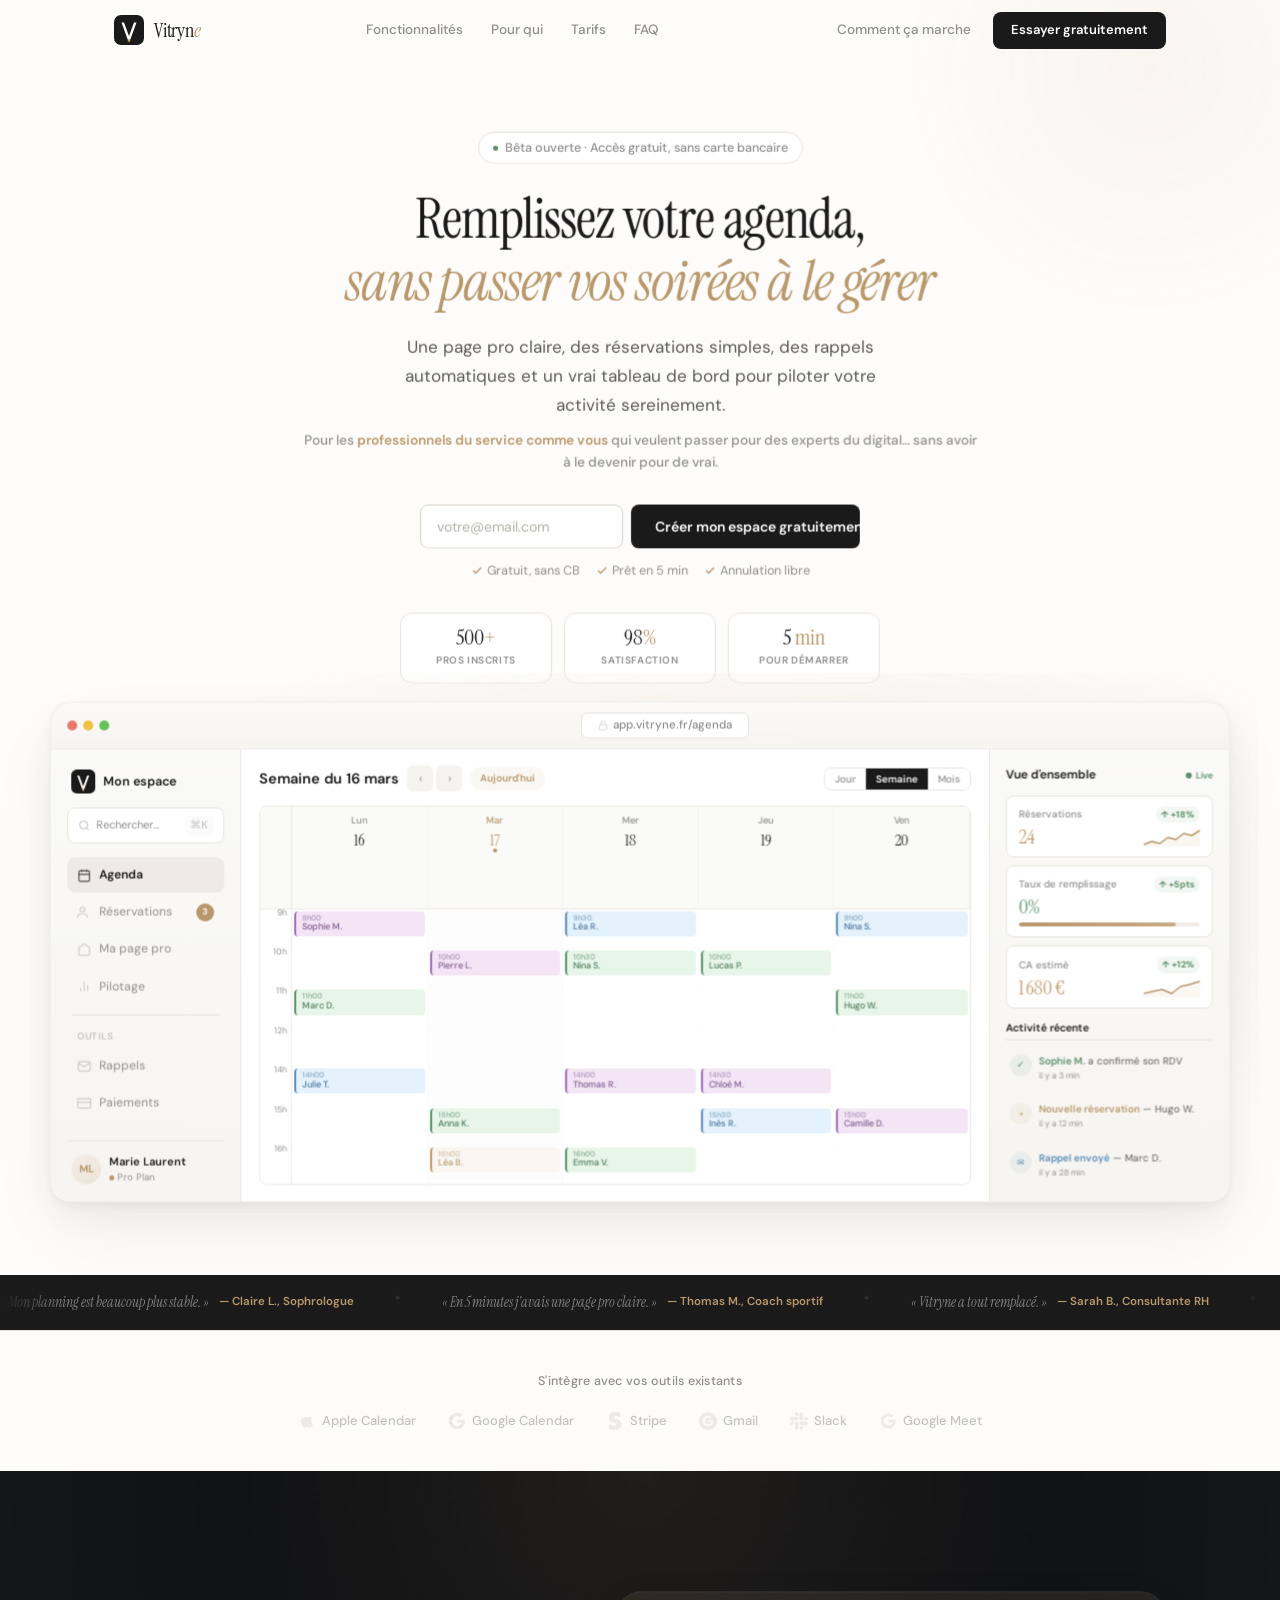
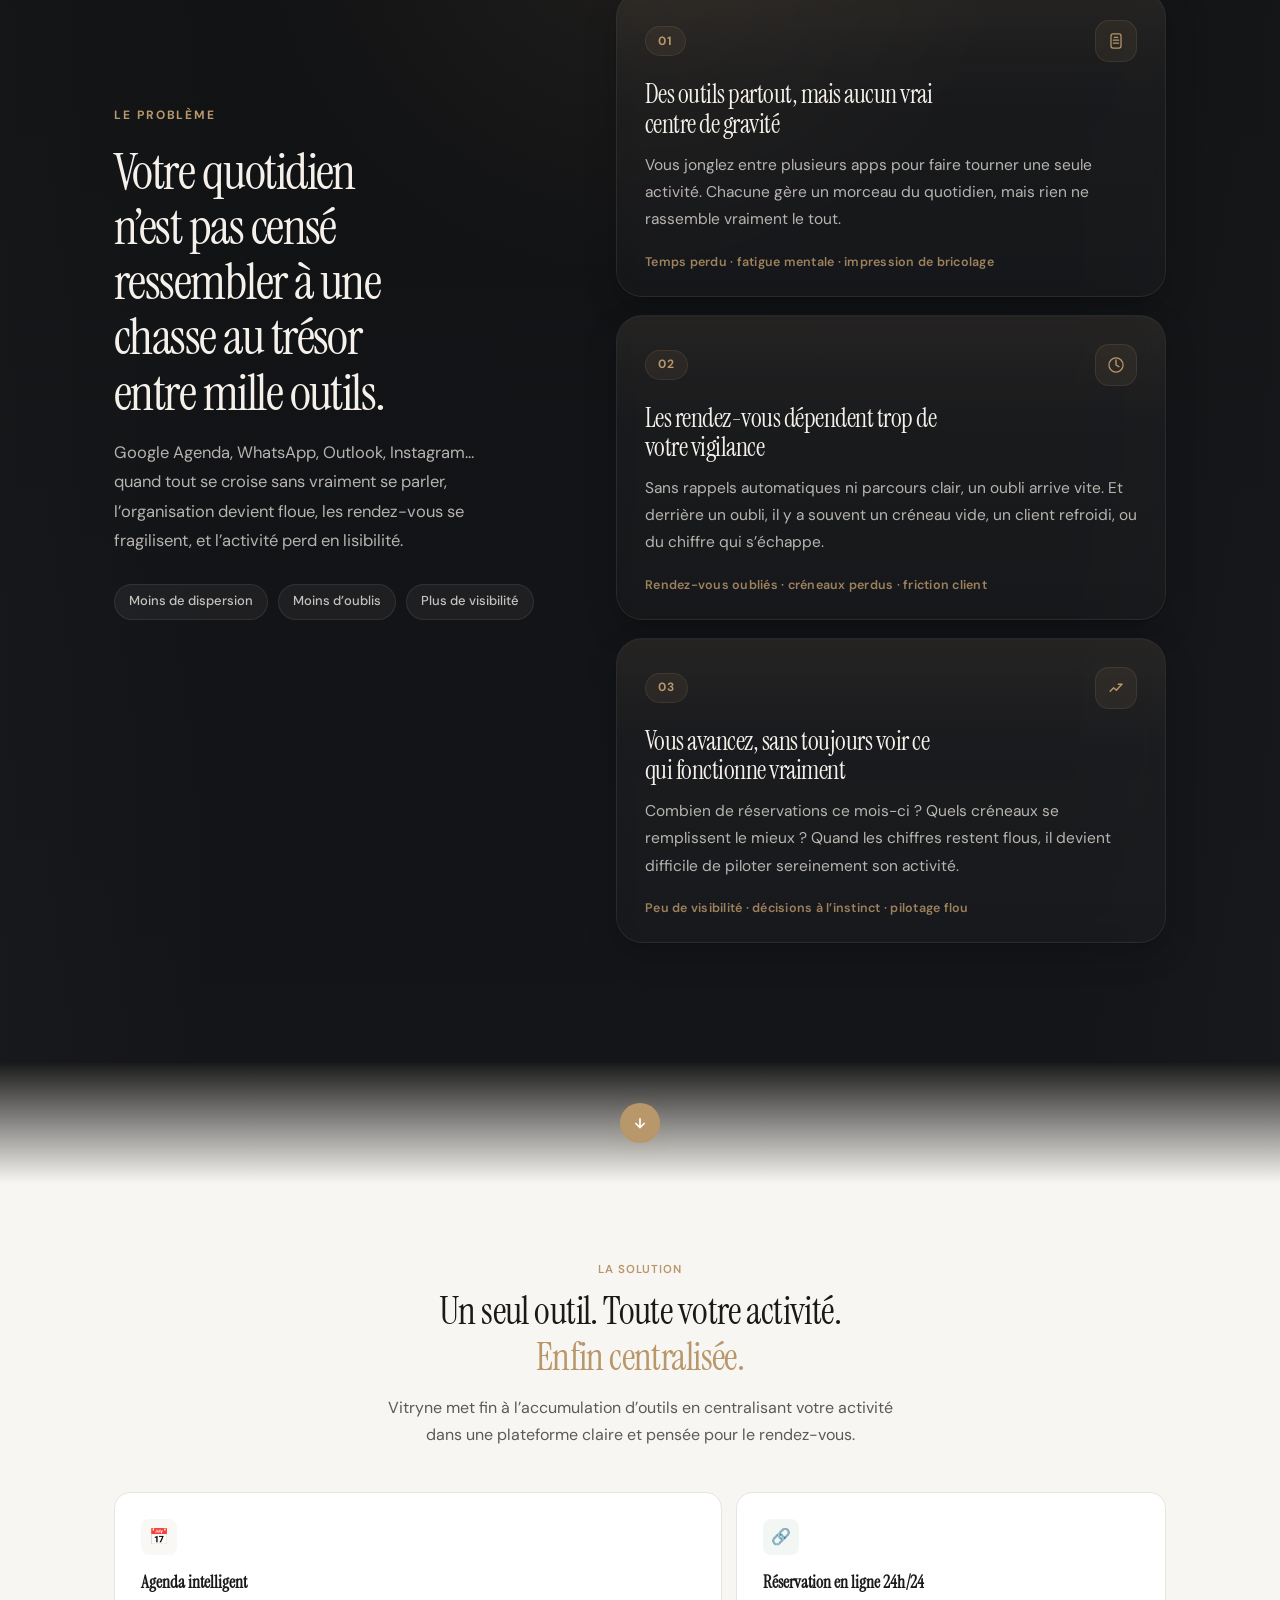
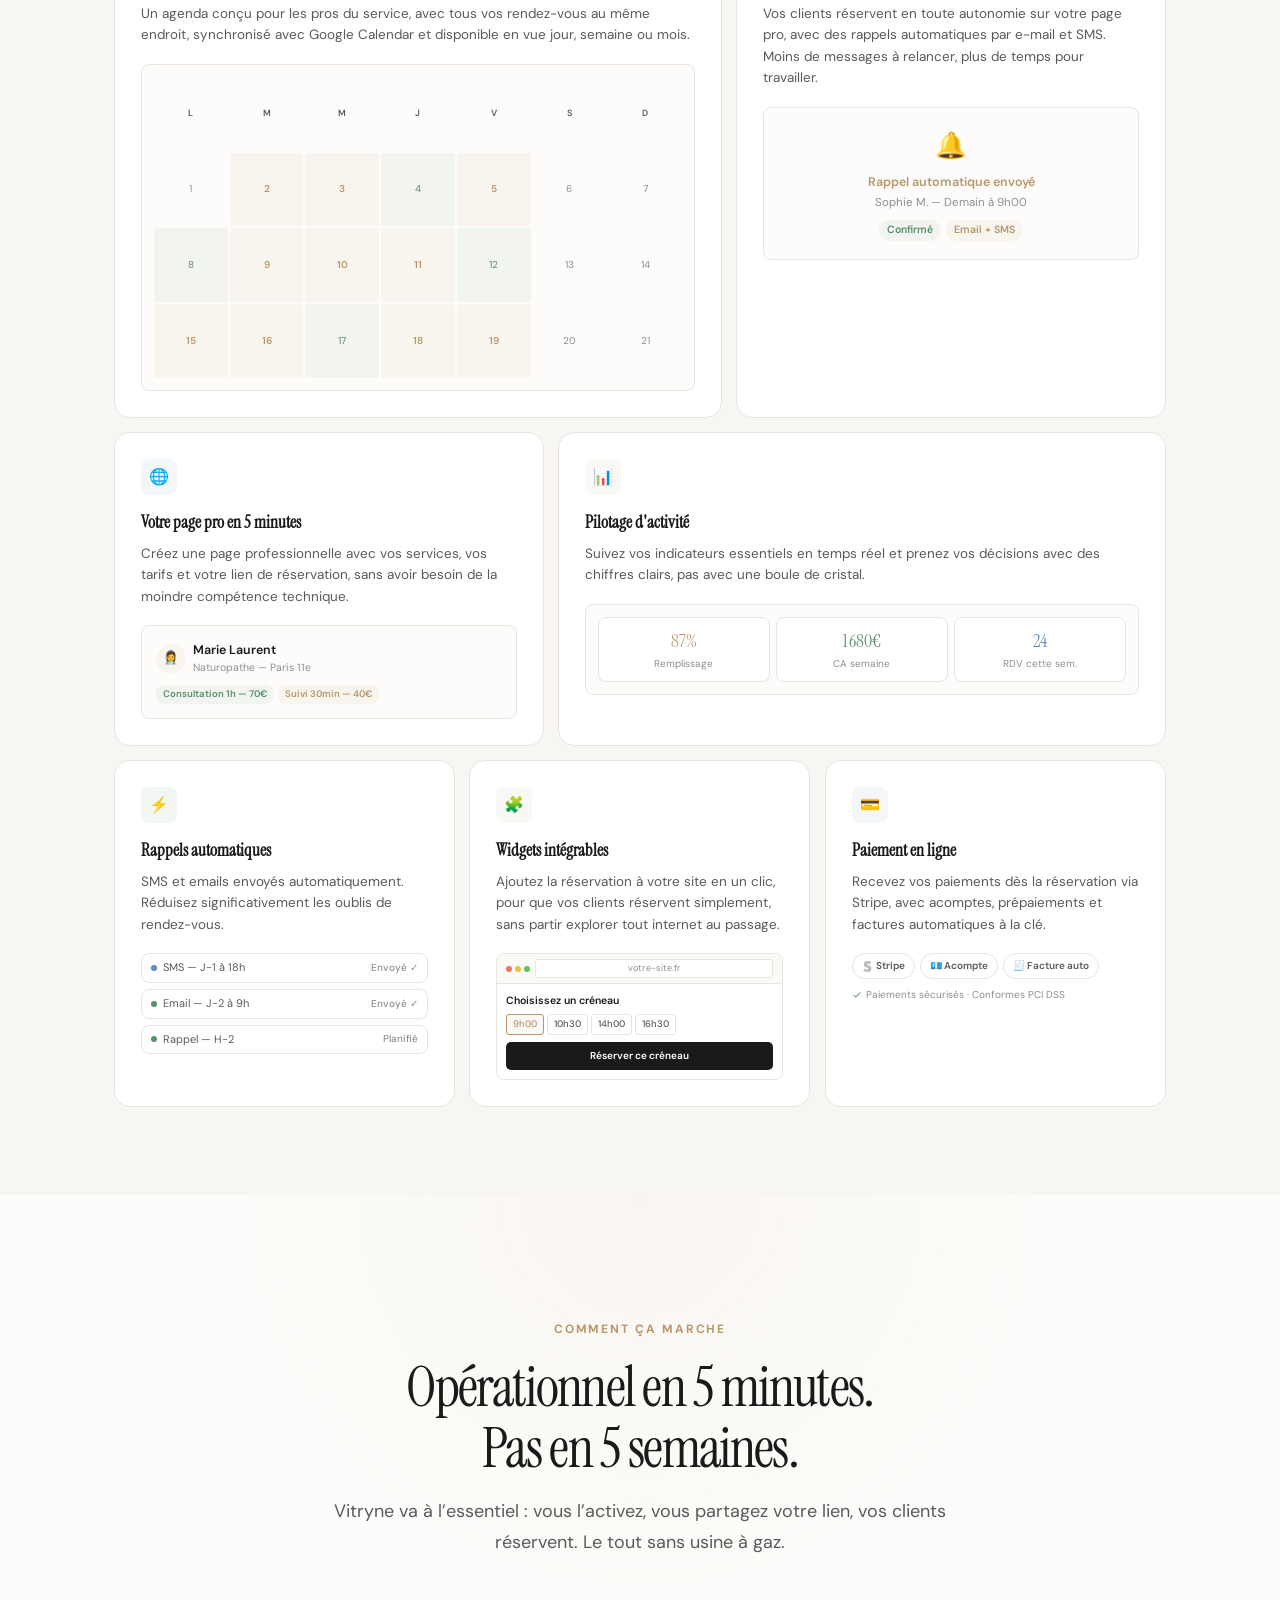
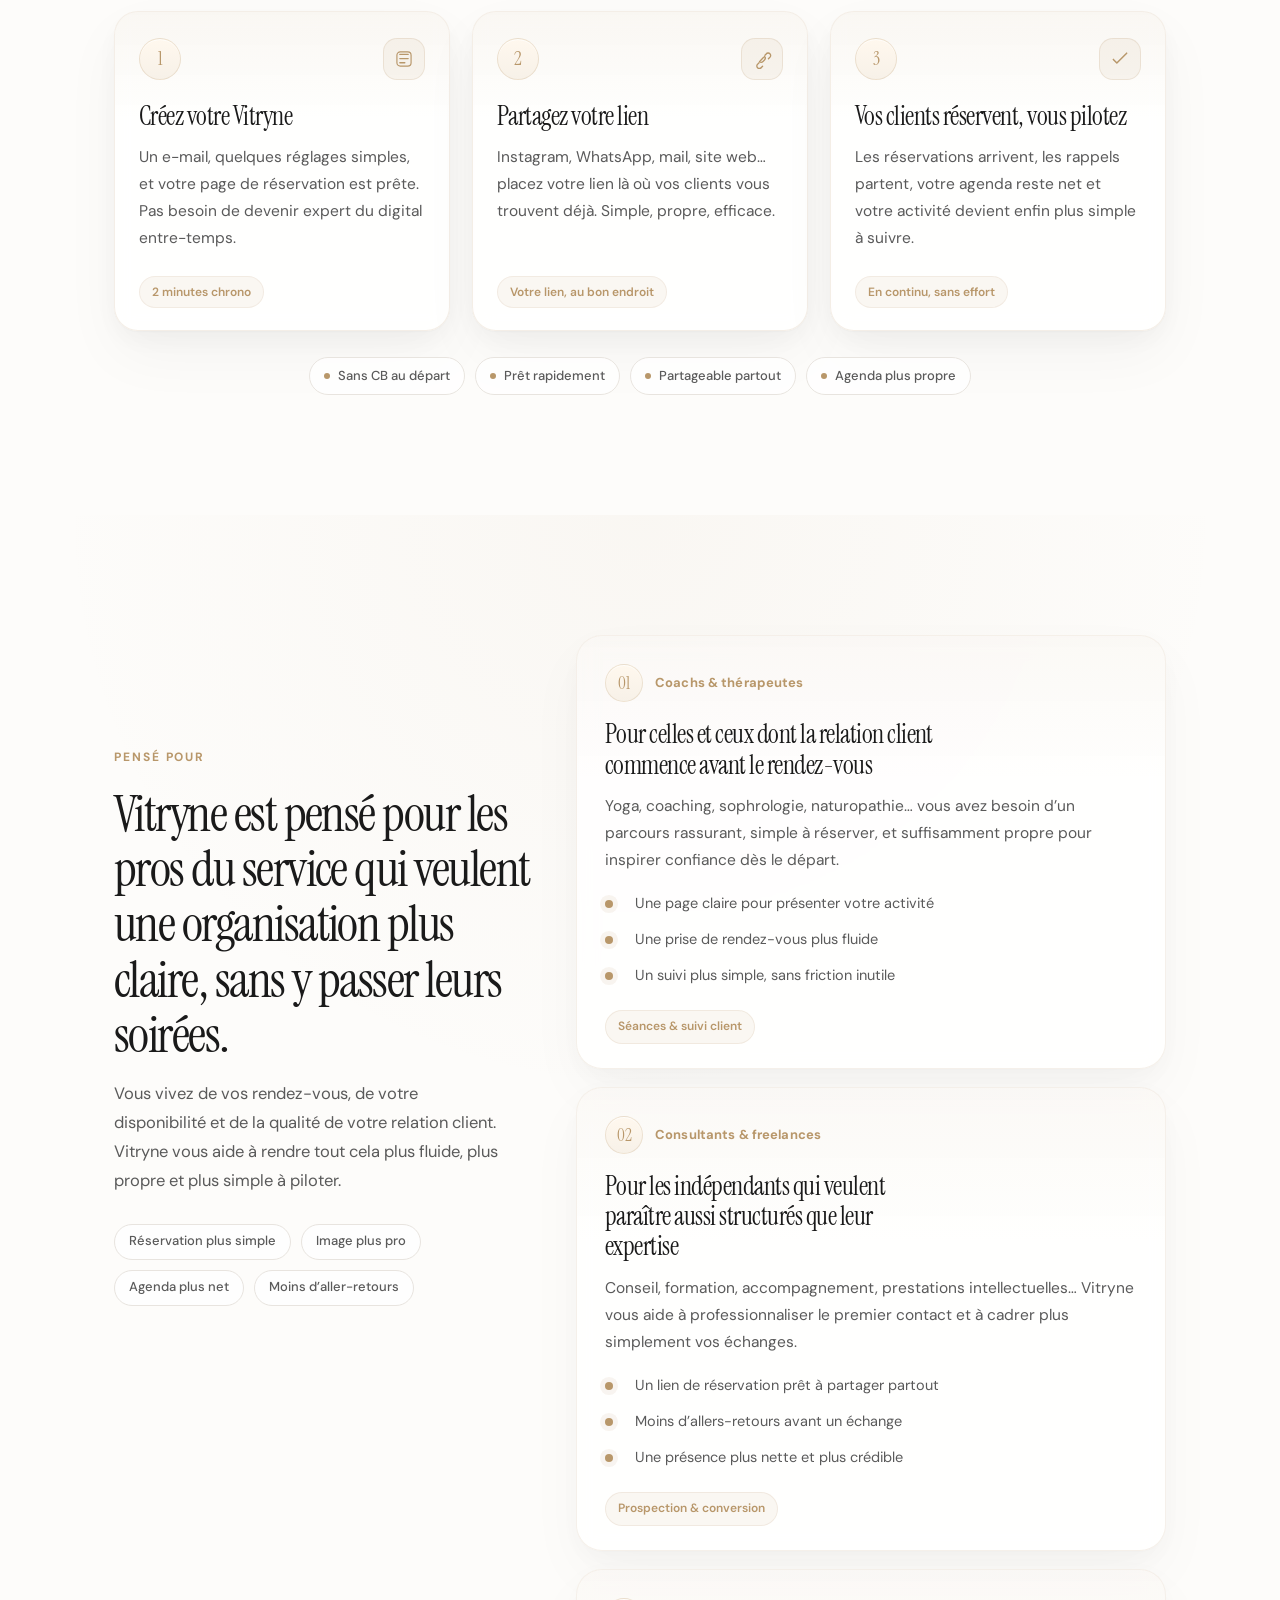
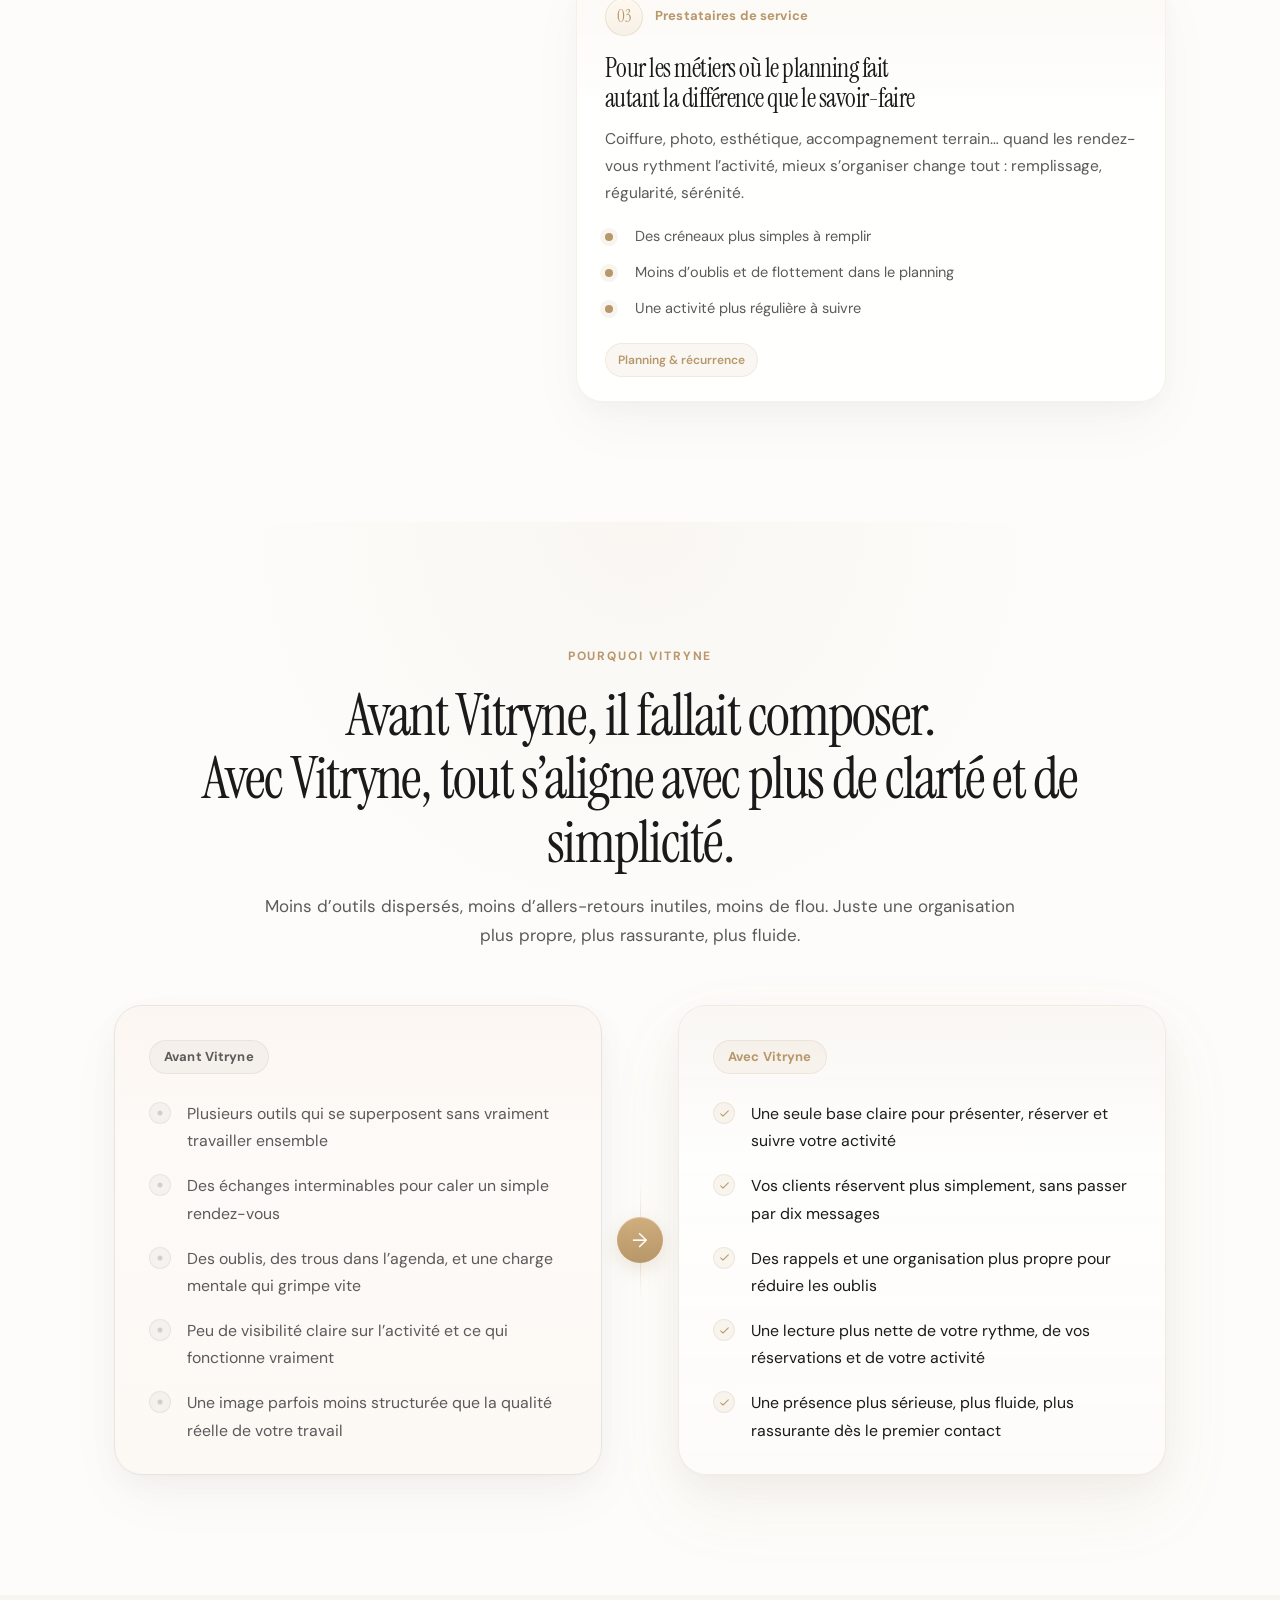
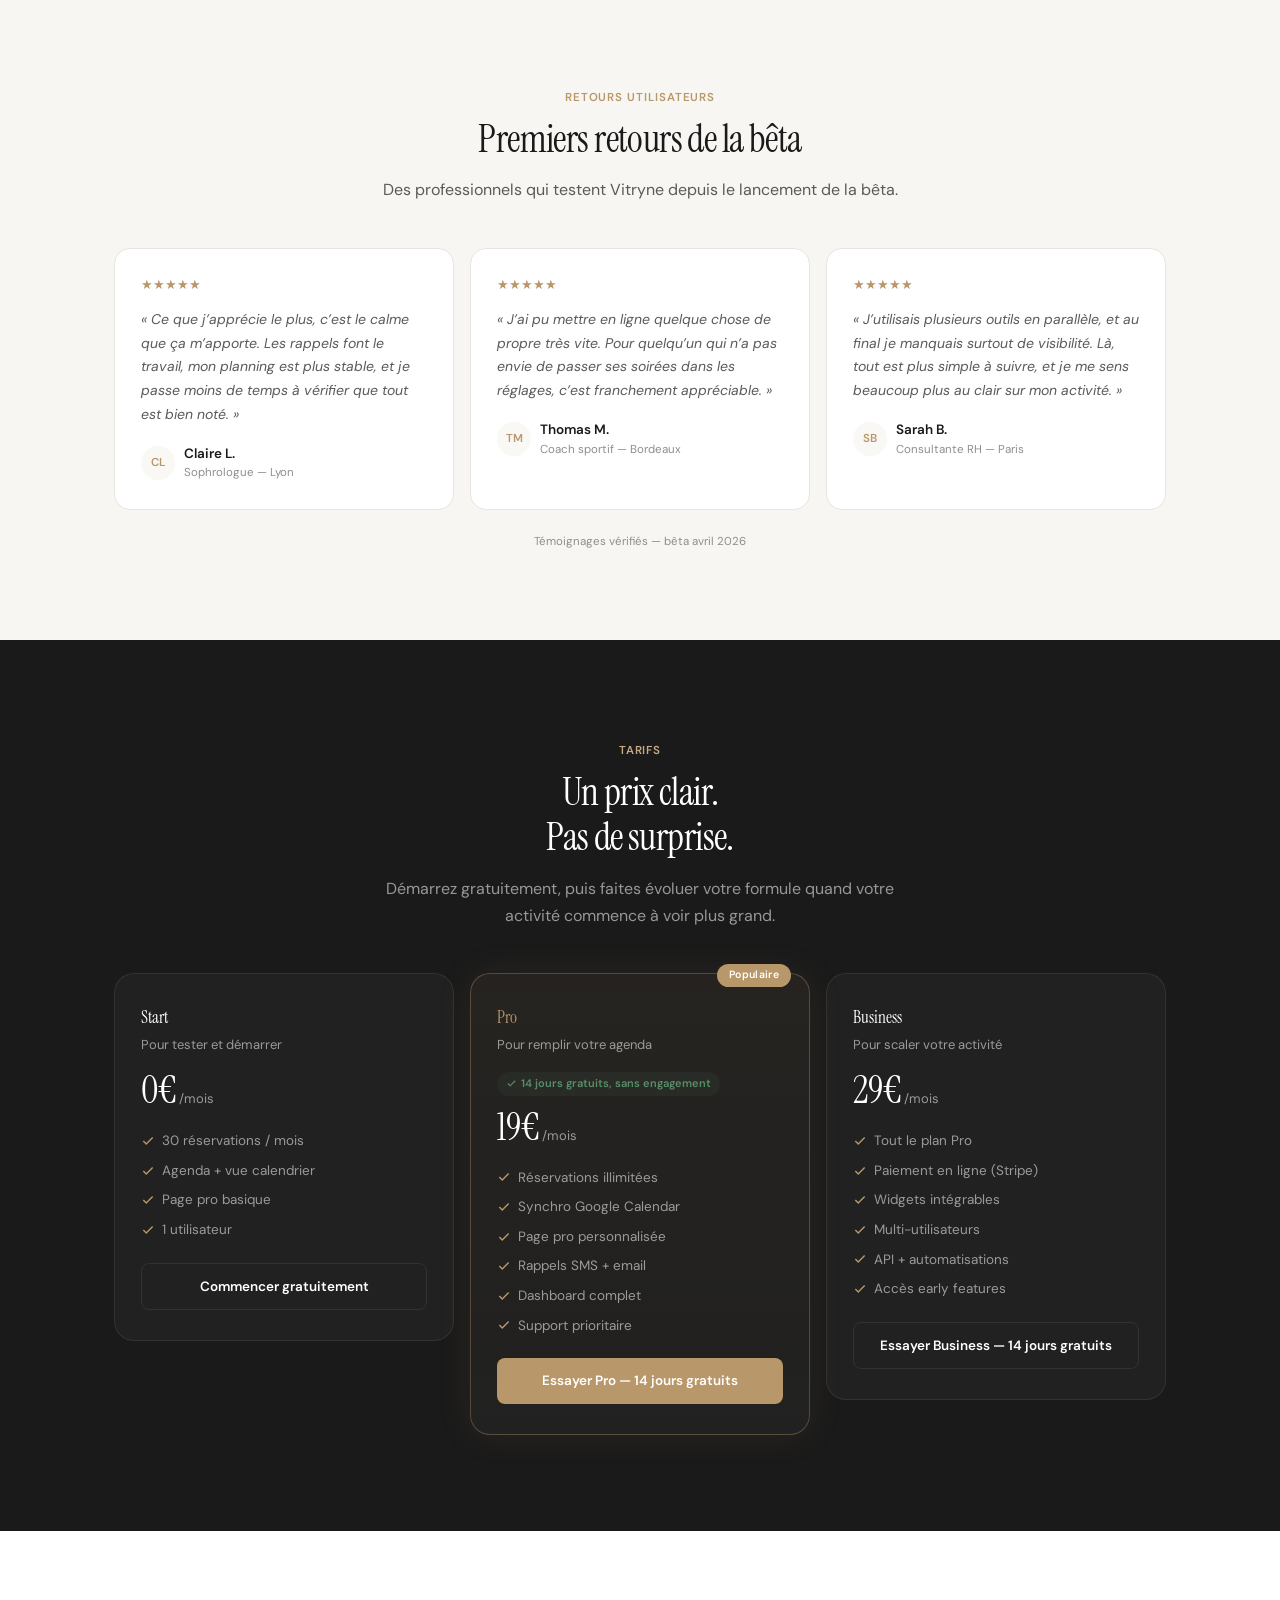
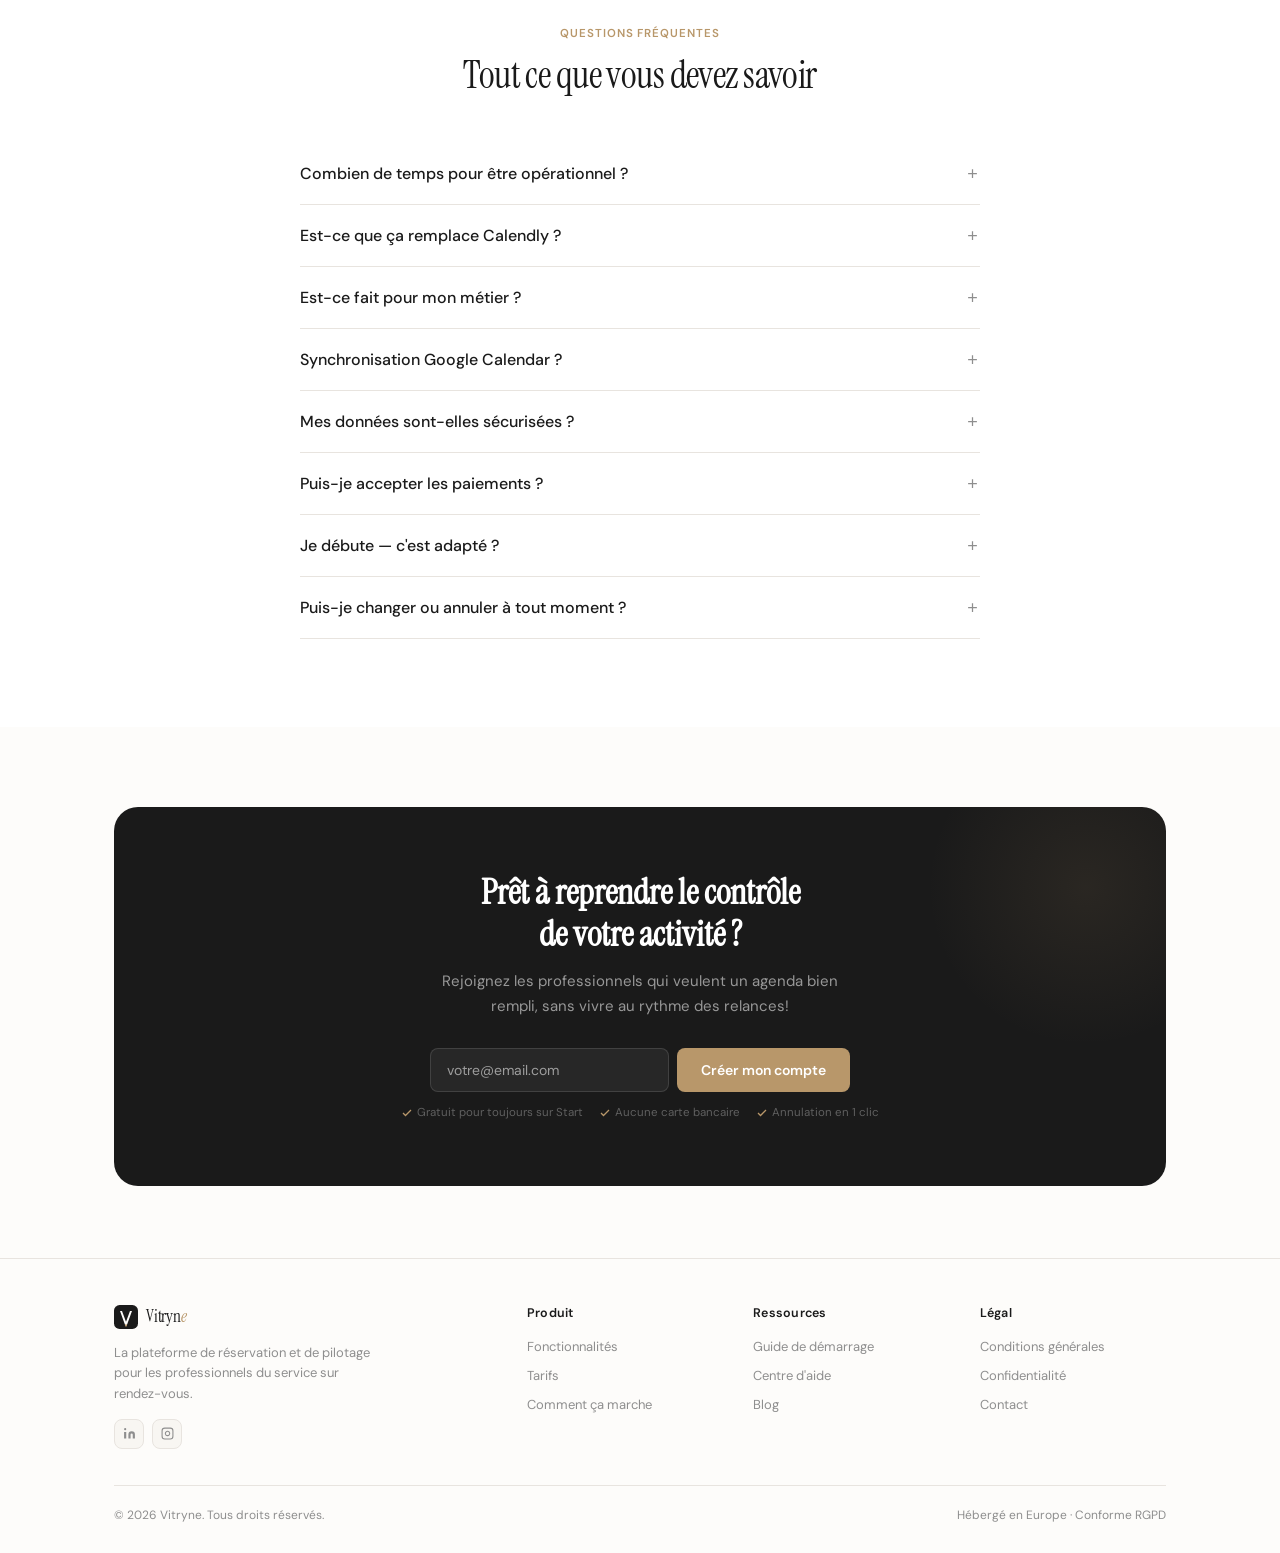
==== commit c0d8f6d0: "Première version landing Vitryne" ====
--- a/index.html
+++ b/index.html
@@ -19,27 +19,27 @@
   --charcoal: #1A1A1A;
   --gold: #B8976A;
   --gold-light: #C9AB82;
-  --gold-glow: rgba(184,151,106,0.2);
-  --gold-surface: rgba(184,151,106,0.08);
+  --gold-glow: rgba(184,151,106,0.18);
+  --gold-surface: rgba(184,151,106,0.07);
 
   --cream: #FDFCFA;
   --white: #FFFFFF;
   --warm-bg: #F8F6F2;
 
   --text-primary: #1A1A1A;
-  --text-secondary: #666666;
-  --text-tertiary: #999999;
+  --text-secondary: #5A5A5A;
+  --text-tertiary: #8E8E8E;
   --text-on-dark: #F5F3EF;
-  --text-on-dark-muted: rgba(255,255,255,0.6);
+  --text-on-dark-muted: rgba(255,255,255,0.55);
 
   --border: #E8E4DF;
   --border-light: rgba(0,0,0,0.04);
-  --border-dark: rgba(255,255,255,0.1);
+  --border-dark: rgba(255,255,255,0.08);
 
   --success: #5A8F6A;
-  --success-surface: rgba(90,143,106,0.08);
+  --success-surface: rgba(90,143,106,0.07);
   --danger: #C0564B;
-  --danger-surface: rgba(192,86,75,0.06);
+  --danger-surface: rgba(192,86,75,0.05);
 
   --r-sm: 8px;
   --r-md: 12px;
@@ -48,443 +48,607 @@
   --r-full: 100px;
 
   --font-display: 'Instrument Serif', Georgia, serif;
-  --font-body: 'DM Sans', sans-serif;
-
+  --font-body: 'DM Sans', -apple-system, sans-serif;
+
+  --shadow-xs: 0 1px 2px rgba(0,0,0,0.03);
   --shadow-sm: 0 1px 3px rgba(0,0,0,0.04);
-  --shadow-md: 0 4px 20px rgba(0,0,0,0.06);
-  --shadow-lg: 0 12px 48px rgba(0,0,0,0.08);
-
-  --ease-out-expo: cubic-bezier(.16,1,.3,1);
-  --ease-out-quart: cubic-bezier(.25,.46,.45,.94);
+  --shadow-md: 0 4px 16px rgba(0,0,0,0.06);
+  --shadow-lg: 0 12px 40px rgba(0,0,0,0.08);
+  --shadow-xl: 0 20px 60px rgba(0,0,0,0.1);
+
+  --ease-out: cubic-bezier(.22,1,.36,1);
+  --ease-smooth: cubic-bezier(.16,1,.3,1);
+  --ease-snappy: cubic-bezier(.2,.8,.2,1);
+  --ease-soft: cubic-bezier(.25,.46,.45,.94);
+
+  --dur-fast: 160ms;
+  --dur-ui: 220ms;
+  --dur-reveal: 720ms;
+  --dur-hero: 980ms;
+  --dur-float: 6s;
+  --dur-glow: 4.8s;
+
+  --stagger-1: 60ms;
+  --stagger-2: 120ms;
+  --stagger-3: 180ms;
+  --stagger-4: 240ms;
+  --stagger-5: 320ms;
+
+  --motion-distance-xs: 10px;
+  --motion-distance-sm: 18px;
+  --motion-distance-md: 28px;
+  --motion-distance-lg: 42px;
+
+  --tilt-max: 6deg;
+  --spotlight-size: 220px;
 }
 
 html{scroll-behavior:smooth;font-size:16px}
-body{font-family:var(--font-body);color:var(--text-primary);background:var(--cream);-webkit-font-smoothing:antialiased;overflow-x:hidden;line-height:1.6}
+body{font-family:var(--font-body);color:var(--text-primary);background:var(--cream);-webkit-font-smoothing:antialiased;-moz-osx-font-smoothing:grayscale;overflow-x:hidden;line-height:1.6}
 a{text-decoration:none;color:inherit}
 img{max-width:100%;display:block}
 button{cursor:pointer;border:none;font-family:inherit;background:none}
 ul{list-style:none}
 ::selection{background:#E8E1D6;color:var(--charcoal)}
 
-.container{max-width:1120px;margin:0 auto;padding:0 24px}
+.container{max-width:1100px;margin:0 auto;padding:0 24px}
 
 /* ═══════════════════════════════════════════════
    SCROLL PROGRESS BAR
    ═══════════════════════════════════════════════ */
-.scroll-progress{position:fixed;top:0;left:0;width:0%;height:2px;background:linear-gradient(90deg,var(--gold),var(--gold-light));z-index:1001;transition:width .1s linear;pointer-events:none}
+.scroll-progress{position:fixed;top:0;left:0;width:0%;height:2px;background:var(--gold);z-index:1001;transition:width .1s linear;pointer-events:none}
 
 /* ═══════════════════════════════════════════════
    ANIMATIONS
    ═══════════════════════════════════════════════ */
-@keyframes fadeUp{from{opacity:0;transform:translateY(32px)}to{opacity:1;transform:translateY(0)}}
+@keyframes fadeUp{from{opacity:0;transform:translateY(24px)}to{opacity:1;transform:translateY(0)}}
 @keyframes fadeIn{from{opacity:0}to{opacity:1}}
-@keyframes float{0%,100%{transform:translateY(0)}50%{transform:translateY(-8px)}}
-@keyframes pulse{0%,100%{opacity:1}50%{opacity:.5}}
-@keyframes slideLeft{from{opacity:0;transform:translateX(40px)}to{opacity:1;transform:translateX(0)}}
-@keyframes slideRight{from{opacity:0;transform:translateX(-40px)}to{opacity:1;transform:translateX(0)}}
-@keyframes scaleIn{from{opacity:0;transform:scale(.92)}to{opacity:1;transform:scale(1)}}
+@keyframes pulse{0%,100%{opacity:1}50%{opacity:.4}}
+@keyframes marquee{0%{transform:translateX(0)}100%{transform:translateX(-50%)}}
+@keyframes ripple{0%{transform:scale(0);opacity:.4}100%{transform:scale(4);opacity:0}}
 @keyframes shimmer{0%{background-position:-200% 0}100%{background-position:200% 0}}
-@keyframes marquee{0%{transform:translateX(0)}100%{transform:translateX(-50%)}}
-@keyframes orbFloat{0%,100%{transform:translate(0,0) scale(1)}25%{transform:translate(15px,-20px) scale(1.02)}50%{transform:translate(-10px,15px) scale(.98)}75%{transform:translate(20px,10px) scale(1.01)}}
-@keyframes gentleSpin{0%{transform:rotate(0deg)}100%{transform:rotate(360deg)}}
-@keyframes ripple{0%{transform:scale(0);opacity:.5}100%{transform:scale(4);opacity:0}}
+@keyframes float{0%,100%{transform:translateY(0)}50%{transform:translateY(-6px)}}
 
 /* Reveal system */
-.reveal{opacity:0;transform:translateY(32px);transition:opacity .8s var(--ease-out-expo),transform .8s var(--ease-out-expo)}
+.reveal{opacity:0;transform:translateY(24px);transition:opacity .7s var(--ease-out),transform .7s var(--ease-out)}
 .reveal.visible{opacity:1;transform:translateY(0)}
-.reveal-left{opacity:0;transform:translateX(-40px);transition:opacity .8s var(--ease-out-expo),transform .8s var(--ease-out-expo)}
+.reveal-left{opacity:0;transform:translateX(-32px);transition:opacity .7s var(--ease-out),transform .7s var(--ease-out)}
 .reveal-left.visible{opacity:1;transform:translateX(0)}
-.reveal-right{opacity:0;transform:translateX(40px);transition:opacity .8s var(--ease-out-expo),transform .8s var(--ease-out-expo)}
+.reveal-right{opacity:0;transform:translateX(32px);transition:opacity .7s var(--ease-out),transform .7s var(--ease-out)}
 .reveal-right.visible{opacity:1;transform:translateX(0)}
-.reveal-scale{opacity:0;transform:scale(.92);transition:opacity .8s var(--ease-out-expo),transform .8s var(--ease-out-expo)}
+.reveal-scale{opacity:0;transform:scale(.95);transition:opacity .7s var(--ease-out),transform .7s var(--ease-out)}
 .reveal-scale.visible{opacity:1;transform:scale(1)}
 
-.d1{transition-delay:.08s}.d2{transition-delay:.16s}.d3{transition-delay:.24s}.d4{transition-delay:.32s}.d5{transition-delay:.4s}
+.d1{transition-delay:.06s}.d2{transition-delay:.12s}.d3{transition-delay:.18s}.d4{transition-delay:.24s}.d5{transition-delay:.3s}
+
+/* ═══════════════════════════════════════════════
+   ANIMATION SYSTEM V2
+   ═══════════════════════════════════════════════ */
+
+/* Keyframes v2 */
+@keyframes float-soft{0%,100%{transform:translate3d(0,0,0)}50%{transform:translate3d(0,-8px,0)}}
+@keyframes glow-breathe{0%,100%{opacity:.18;transform:scale(1)}50%{opacity:.28;transform:scale(1.035)}}
+@keyframes shimmer-sweep{0%{transform:translateX(-120%)}100%{transform:translateX(120%)}}
+@keyframes pulse-soft{0%,100%{opacity:1;transform:scale(1)}50%{opacity:.82;transform:scale(.985)}}
+
+/* Reveal v2 */
+[data-reveal]{opacity:0;will-change:transform,opacity,filter;transition:opacity var(--dur-reveal) var(--ease-out),transform var(--dur-reveal) var(--ease-out),filter var(--dur-reveal) var(--ease-out);transition-delay:var(--delay,0ms);backface-visibility:hidden}
+[data-reveal].is-visible{opacity:1;transform:none;filter:none}
+[data-reveal="up-soft"]{transform:translate3d(0,var(--motion-distance-sm),0)}
+[data-reveal="up-strong"]{transform:translate3d(0,var(--motion-distance-lg),0)}
+[data-reveal="left"]{transform:translate3d(calc(var(--motion-distance-md) * -1),0,0)}
+[data-reveal="right"]{transform:translate3d(var(--motion-distance-md),0,0)}
+[data-reveal="scale-soft"]{transform:scale(.975)}
+[data-reveal="blur-in"]{transform:translate3d(0,var(--motion-distance-md),0) scale(.985);filter:blur(8px)}
+.hero [data-reveal]{transition-duration:var(--dur-hero)}
+[data-delay="1"]{--delay:var(--stagger-1)}[data-delay="2"]{--delay:var(--stagger-2)}[data-delay="3"]{--delay:var(--stagger-3)}[data-delay="4"]{--delay:var(--stagger-4)}[data-delay="5"]{--delay:var(--stagger-5)}
+
+/* btn-animated */
+.btn-animated{position:relative;overflow:hidden;transform:translateZ(0);transition:transform var(--dur-ui) var(--ease-snappy),box-shadow var(--dur-ui) var(--ease-snappy),background-color var(--dur-ui) var(--ease-snappy);will-change:transform}
+.btn-animated::after{content:"";position:absolute;inset:-1px;background:linear-gradient(110deg,transparent 0%,rgba(255,255,255,.06) 40%,rgba(255,255,255,.22) 50%,rgba(255,255,255,.06) 60%,transparent 100%);transform:translateX(-140%);pointer-events:none;z-index:1}
+.btn-animated:hover{transform:translate3d(0,-2px,0)}
+.btn-animated:hover::after{animation:shimmer-sweep 900ms var(--ease-smooth) 1}
+.btn-animated:active{transform:translate3d(0,0,0) scale(.985) !important}
+.btn-animated:focus-visible{outline:none;box-shadow:0 0 0 3px rgba(184,151,106,.18),0 10px 30px rgba(0,0,0,.14)}
+
+/* card-animated */
+.card-animated{position:relative;transition:transform 280ms var(--ease-smooth),box-shadow 280ms var(--ease-smooth),border-color 280ms var(--ease-smooth),background-color 280ms var(--ease-smooth);will-change:transform}
+.card-animated::before{content:"";position:absolute;width:var(--spotlight-size);height:var(--spotlight-size);left:var(--mx,50%);top:var(--my,50%);transform:translate(-50%,-50%);background:radial-gradient(circle,rgba(255,255,255,.07),transparent 65%);opacity:0;transition:opacity 220ms var(--ease-smooth);pointer-events:none;z-index:0}
+.card-animated:hover{transform:translate3d(0,-5px,0)}
+.card-animated:hover::before{opacity:1}
+
+/* mockup */
+.mockup-animated{will-change:transform;animation:float-soft var(--dur-float) var(--ease-soft) infinite}
+.mockup-glow{position:absolute;inset:-28px;background:radial-gradient(ellipse at 60% 40%,rgba(184,151,106,.13) 0%,transparent 65%);border-radius:32px;animation:glow-breathe var(--dur-glow) var(--ease-soft) infinite;will-change:opacity,transform;pointer-events:none;z-index:0}
+.kpi-live{animation:pulse-soft 3.4s var(--ease-soft) infinite}
+
+/* hero scroll compression */
+.hero-motion{--hero-shift:0px;--hero-scale:1;transform:translate3d(0,var(--hero-shift),0) scale(var(--hero-scale));transform-origin:center top;will-change:transform}
+
+/* link-animated */
+.link-animated{position:relative}
+.link-animated::after{content:"";position:absolute;left:0;bottom:-2px;width:100%;height:1px;transform:scaleX(0);transform-origin:right;transition:transform var(--dur-ui) var(--ease-smooth);background:currentColor;opacity:.8}
+.link-animated:hover::after,.link-animated:focus-visible::after{transform:scaleX(1);transform-origin:left}
+
+/* reduced motion */
+@media(prefers-reduced-motion:reduce){
+  .mockup-animated,.mockup-glow,.kpi-live,.hero-motion{animation:none !important}
+  [data-reveal]{opacity:1 !important;transform:none !important;filter:none !important;transition:none !important}
+}
+
+/* ═══════════════════════════════════════════════
+   LOGO SVG
+   ═══════════════════════════════════════════════ */
+.logo{display:flex;align-items:center;gap:10px;transition:opacity .3s}
+.logo:hover{opacity:.8}
+.logo-mark{width:30px;height:30px;flex-shrink:0}
+.logo-wordmark{font-family:var(--font-display);font-size:20px;font-weight:400;color:var(--charcoal);letter-spacing:-.01em}
+.logo-wordmark em{font-style:italic;color:var(--gold)}
+
+/* Dark variant */
+.logo-dark .logo-wordmark{color:#fff}
 
 /* ═══════════════════════════════════════════════
    NAVIGATION
    ═══════════════════════════════════════════════ */
-.nav{position:fixed;top:0;left:0;right:0;z-index:1000;padding:0;transition:all .4s var(--ease-out-expo)}
-.nav-inner{display:flex;align-items:center;justify-content:space-between;max-width:1120px;margin:0 auto;padding:0 24px;height:64px}
-.nav.scrolled{background:rgba(253,252,250,.92);backdrop-filter:blur(20px);-webkit-backdrop-filter:blur(20px);border-bottom:1px solid rgba(0,0,0,.05)}
-
-.nav-brand{display:flex;align-items:center;gap:10px;transition:transform .3s var(--ease-out-expo)}
-.nav-brand:hover{transform:scale(1.03)}
-.nav-brand-icon{width:32px;height:32px;border-radius:10px;background:linear-gradient(135deg,#1A1A1A,#444);display:flex;align-items:center;justify-content:center;overflow:hidden;position:relative}
-.nav-brand-icon span{color:#fff;font-size:15px;font-weight:700;font-family:var(--font-body);position:relative;z-index:1}
-.nav-brand-text{font-weight:700;font-size:18px;color:var(--charcoal);letter-spacing:-.01em}
-
-.nav-links{display:flex;gap:32px;align-items:center}
-.nav-links a{font-size:14px;font-weight:500;color:#555;transition:color .25s;position:relative}
-.nav-links a::after{content:'';position:absolute;bottom:-2px;left:0;width:0;height:1.5px;background:var(--charcoal);transition:width .35s var(--ease-out-expo)}
+.nav{position:fixed;top:0;left:0;right:0;z-index:1000;transition:all .4s var(--ease-out)}
+.nav-inner{display:flex;align-items:center;justify-content:space-between;max-width:1100px;margin:0 auto;padding:0 24px;height:60px}
+.nav.scrolled{background:rgba(253,252,250,.88);backdrop-filter:blur(24px) saturate(1.2);-webkit-backdrop-filter:blur(24px) saturate(1.2);border-bottom:1px solid rgba(0,0,0,.04)}
+
+.nav-links{display:flex;gap:28px;align-items:center}
+.nav-links a{font-size:13.5px;font-weight:500;color:var(--text-tertiary);transition:color .2s;position:relative}
+.nav-links a::after{content:'';position:absolute;bottom:-3px;left:0;width:0;height:1px;background:var(--charcoal);transition:width .3s var(--ease-out)}
 .nav-links a:hover{color:var(--charcoal)}
 .nav-links a:hover::after{width:100%}
 
-.nav-right{display:flex;gap:10px;align-items:center}
-.btn-ghost{font-size:14px;font-weight:500;color:#555;padding:8px 16px;transition:color .25s}
-.btn-ghost:hover{color:var(--charcoal)}
-
-/* Magnetic button */
-.btn-nav{font-size:13px;font-weight:600;color:#fff;background:var(--charcoal);padding:9px 20px;border-radius:var(--r-md);transition:all .3s var(--ease-out-expo);position:relative;overflow:hidden}
-.btn-nav::before{content:'';position:absolute;inset:0;background:linear-gradient(135deg,rgba(184,151,106,.2),transparent);opacity:0;transition:opacity .3s}
-.btn-nav:hover{background:#333;transform:translateY(-1px);box-shadow:0 4px 16px rgba(26,26,26,.2)}
-.btn-nav:hover::before{opacity:1}
-.btn-nav:active{transform:translateY(0);box-shadow:0 2px 8px rgba(26,26,26,.15)}
-
-/* Mobile */
-.nav-toggle{display:none;padding:6px;flex-direction:column;gap:5px}
-.nav-toggle span{display:block;width:20px;height:2px;background:var(--charcoal);border-radius:1px;transition:all .3s}
-.mobile-menu{display:none;position:fixed;top:0;left:0;right:0;bottom:0;background:rgba(253,252,250,.98);backdrop-filter:blur(20px);z-index:999;flex-direction:column;align-items:center;justify-content:center;gap:24px}
+.nav-right{display:flex;gap:8px;align-items:center}
+
+.btn-ghost{font-size:13.5px;font-weight:500;color:var(--text-tertiary);padding:7px 14px;border-radius:var(--r-sm);transition:all .2s}
+.btn-ghost:hover{color:var(--text-primary);background:rgba(0,0,0,.03)}
+
+.btn-nav{font-size:13px;font-weight:600;color:#fff;background:var(--charcoal);padding:8px 18px;border-radius:var(--r-sm);transition:all .25s var(--ease-out);position:relative;overflow:hidden}
+.btn-nav:hover{background:#2D2D2D;box-shadow:0 2px 12px rgba(26,26,26,.15)}
+.btn-nav:active{transform:scale(.98)}
+
+/* Mobile nav */
+.nav-toggle{display:none;padding:8px;border-radius:var(--r-sm);transition:background .2s}
+.nav-toggle:hover{background:rgba(0,0,0,.04)}
+.nav-toggle span{display:block;width:18px;height:1.5px;background:var(--charcoal);border-radius:1px;transition:all .3s}
+.nav-toggle span+span{margin-top:5px}
+
+.mobile-menu{display:none;position:fixed;top:0;left:0;right:0;bottom:0;background:rgba(253,252,250,.98);backdrop-filter:blur(20px);z-index:999;flex-direction:column;align-items:center;justify-content:center;gap:20px}
 .mobile-menu.open{display:flex}
-.mobile-menu a{font-family:var(--font-display);font-size:1.5rem;color:var(--charcoal)}
-.mobile-close{position:absolute;top:20px;right:24px;font-size:1.5rem;color:var(--charcoal);background:none;border:none;cursor:pointer}
+.mobile-menu a{font-family:var(--font-display);font-size:1.4rem;color:var(--charcoal);transition:color .2s}
+.mobile-menu a:hover{color:var(--gold)}
+.mobile-close{position:absolute;top:16px;right:20px;font-size:1.3rem;color:var(--text-tertiary);background:none;border:none;cursor:pointer;width:40px;height:40px;display:flex;align-items:center;justify-content:center;border-radius:var(--r-sm);transition:all .2s}
+.mobile-close:hover{background:rgba(0,0,0,.04);color:var(--charcoal)}
 
 /* ═══════════════════════════════════════════════
    HERO
    ═══════════════════════════════════════════════ */
-.hero{position:relative;padding:140px 0 80px;overflow:hidden;background:var(--cream)}
-.hero-orb-1{position:absolute;top:-200px;right:-200px;width:600px;height:600px;border-radius:50%;background:radial-gradient(circle,rgba(184,151,106,.08) 0%,transparent 70%);pointer-events:none;animation:orbFloat 20s ease-in-out infinite;will-change:transform}
-.hero-orb-2{position:absolute;bottom:-100px;left:-150px;width:400px;height:400px;border-radius:50%;background:radial-gradient(circle,rgba(184,151,106,.05) 0%,transparent 70%);pointer-events:none;animation:orbFloat 25s ease-in-out infinite reverse;will-change:transform}
-
-/* Subtle grain overlay */
-.hero::after{content:'';position:absolute;inset:0;background:url("data:image/svg+xml,%3Csvg viewBox='0 0 256 256' xmlns='http://www.w3.org/2000/svg'%3E%3Cfilter id='n'%3E%3CfeTurbulence type='fractalNoise' baseFrequency='0.85' numOctaves='4' stitchTiles='stitch'/%3E%3C/filter%3E%3Crect width='100%25' height='100%25' filter='url(%23n)' opacity='0.025'/%3E%3C/svg%3E");pointer-events:none;opacity:.5;z-index:1}
-
-.hero-content{position:relative;z-index:2;text-align:center;max-width:760px;margin:0 auto}
-
-.hero-tag{display:inline-flex;align-items:center;gap:8px;background:var(--white);border:1px solid var(--border);border-radius:var(--r-full);padding:6px 16px;font-size:13px;font-weight:500;color:var(--text-tertiary);margin-bottom:28px;animation:fadeUp .7s both;transition:all .3s var(--ease-out-expo)}
-.hero-tag:hover{border-color:var(--gold);box-shadow:0 2px 12px var(--gold-glow)}
-.hero-tag-dot{width:6px;height:6px;border-radius:50%;background:var(--gold);animation:pulse 2s infinite}
-
-.hero h1{font-family:var(--font-display);font-size:clamp(2.4rem,5.5vw,3.8rem);font-weight:400;line-height:1.12;letter-spacing:-.02em;color:var(--charcoal);margin-bottom:24px;animation:fadeUp .7s .08s both}
-.hero h1 .accent{font-style:italic;color:var(--gold);position:relative}
-.hero h1 .accent::after{content:'';position:absolute;bottom:2px;left:0;width:100%;height:2px;background:linear-gradient(90deg,transparent,var(--gold-glow),transparent);animation:shimmer 3s ease-in-out infinite;background-size:200% 100%}
-
-.hero-sub{font-size:18px;line-height:1.7;color:var(--text-secondary);max-width:540px;margin:0 auto 12px;animation:fadeUp .7s .16s both}
-
-.hero-for{font-size:14px;font-weight:500;color:var(--text-tertiary);margin-bottom:36px;animation:fadeUp .7s .2s both}
+.hero{--hero-scroll-progress:0;position:relative;padding:132px 0 72px;overflow-x:clip;overflow-y:visible;background:var(--cream);isolation:isolate}
+
+/* Subtle ambient gradient — one orb only */
+.hero-orb{position:absolute;top:-180px;right:-120px;width:500px;height:500px;border-radius:50%;background:radial-gradient(circle,rgba(184,151,106,.06) 0%,transparent 70%);pointer-events:none}
+
+.hero-content{position:relative;z-index:2;text-align:center;max-width:680px;margin:0 auto}
+
+.hero-tag{display:inline-flex;align-items:center;gap:7px;background:var(--white);border:1px solid var(--border);border-radius:var(--r-full);padding:5px 14px;font-size:12.5px;font-weight:500;color:var(--text-tertiary);margin-bottom:24px}
+.hero-tag-dot{width:5px;height:5px;border-radius:50%;background:var(--success);animation:pulse 2.5s infinite}
+
+.hero h1{font-family:var(--font-display);font-size:clamp(2.2rem,5vw,3.5rem);font-weight:400;line-height:1.12;letter-spacing:-.02em;color:var(--charcoal);margin-bottom:20px}
+.hero h1 .accent{font-style:italic;color:var(--gold)}
+
+.hero-sub{font-size:17px;line-height:1.7;color:var(--text-secondary);max-width:520px;margin:0 auto 10px}
+
+.hero-for{font-size:13.5px;font-weight:500;color:var(--text-tertiary);margin-bottom:32px}
 .hero-for strong{color:var(--gold);font-weight:600}
 
 /* Email capture */
-.hero-capture{display:flex;gap:10px;max-width:460px;margin:0 auto 14px;animation:fadeUp .7s .24s both}
-.hero-capture input{flex:1;padding:14px 18px;border-radius:var(--r-md);border:1px solid #D4CFC8;background:var(--white);color:var(--charcoal);font-family:var(--font-body);font-size:15px;transition:all .4s var(--ease-out-expo);outline:none}
-.hero-capture input::placeholder{color:var(--text-tertiary)}
-.hero-capture input:focus{border-color:var(--gold);box-shadow:0 0 0 3px var(--gold-glow);transform:translateY(-1px)}
-.hero-capture button{padding:14px 28px;border-radius:var(--r-md);background:var(--charcoal);color:#fff;font-weight:600;font-size:15px;white-space:nowrap;transition:all .3s var(--ease-out-expo);display:inline-flex;align-items:center;gap:8px;position:relative;overflow:hidden}
-.hero-capture button::after{content:'';position:absolute;inset:0;background:linear-gradient(135deg,rgba(184,151,106,.15),transparent);opacity:0;transition:opacity .3s}
-.hero-capture button:hover{background:#333;transform:translateY(-2px);box-shadow:0 6px 24px rgba(26,26,26,.2)}
-.hero-capture button:hover::after{opacity:1}
-.hero-capture button:active{transform:translateY(0)}
-.hero-capture button svg{transition:transform .3s var(--ease-out-expo)}
-.hero-capture button:hover svg{transform:translateX(3px)}
-
-.hero-meta{display:flex;justify-content:center;gap:20px;flex-wrap:wrap;font-size:13px;color:var(--text-tertiary);animation:fadeUp .7s .3s both}
-.hero-meta span{display:flex;align-items:center;gap:5px;transition:color .3s}
-.hero-meta span:hover{color:var(--text-secondary)}
+.hero-capture{display:flex;gap:8px;max-width:440px;margin:0 auto 12px}
+.hero-capture input{flex:1;padding:12px 16px;border-radius:var(--r-sm);border:1.5px solid #D8D3CC;background:var(--white);color:var(--charcoal);font-family:var(--font-body);font-size:14px;transition:all .3s var(--ease-out);outline:none}
+.hero-capture input::placeholder{color:#B5B0AA}
+.hero-capture input:focus{border-color:var(--gold);box-shadow:0 0 0 3px var(--gold-glow)}
+
+.hero-capture button{padding:12px 24px;border-radius:var(--r-sm);background:var(--charcoal);color:#fff;font-weight:600;font-size:14px;white-space:nowrap;transition:all .25s var(--ease-out);display:inline-flex;align-items:center;gap:7px;position:relative;overflow:hidden}
+.hero-capture button:hover{background:#2D2D2D;box-shadow:0 4px 16px rgba(26,26,26,.15)}
+.hero-capture button:active{transform:scale(.98)}
+.hero-capture button svg{transition:transform .25s var(--ease-out)}
+.hero-capture button:hover svg{transform:translateX(2px)}
+
+.hero-meta{display:flex;justify-content:center;gap:16px;flex-wrap:wrap;font-size:12.5px;color:var(--text-tertiary)}
+.hero-meta span{display:flex;align-items:center;gap:4px}
 .hero-meta svg{color:var(--gold);flex-shrink:0}
 
-.hero-secondary{margin-top:12px;animation:fadeUp .7s .34s both}
-.hero-secondary a{font-size:14px;font-weight:500;color:var(--text-tertiary);display:inline-flex;align-items:center;gap:6px;transition:all .3s var(--ease-out-expo)}
-.hero-secondary a:hover{color:var(--charcoal);gap:10px}
-.hero-secondary a svg{transition:transform .3s var(--ease-out-expo)}
-.hero-secondary a:hover svg{transform:scale(1.15)}
+/* Hero social proof stats */
+.hero-stats{display:flex;justify-content:center;gap:12px;flex-wrap:wrap;margin:32px auto 0;max-width:480px}
+.hero-stat-item{flex:1;min-width:100px;text-align:center;padding:14px 10px;background:var(--white);border:1px solid var(--border);border-radius:var(--r-md);transition:all .35s var(--ease-out);cursor:default}
+.hero-stat-item:hover{border-color:var(--gold-light);box-shadow:0 4px 16px rgba(184,151,106,.08)}
+.hero-stat-num{font-family:var(--font-display);font-size:1.35rem;color:var(--charcoal);line-height:1;margin-bottom:3px}
+.hero-stat-num em{color:var(--gold);font-style:normal}
+.hero-stat-label{font-size:10px;font-weight:600;color:var(--text-tertiary);text-transform:uppercase;letter-spacing:.06em}
 
 /* Hero product visual */
-.hero-visual{margin-top:60px;position:relative;animation:fadeUp .9s .4s both}
-.hero-frame-bar{background:var(--cream);border-bottom:1px solid rgba(0,0,0,.05);padding:10px 16px;display:flex;align-items:center;gap:10px}
-.hero-frame-dots{display:flex;gap:5px}
-.hero-frame-dots span{width:10px;height:10px;border-radius:50%}
-.hero-frame-dots span:nth-child(1){background:#F0766A}
-.hero-frame-dots span:nth-child(2){background:#F5C842}
-.hero-frame-dots span:nth-child(3){background:#5DBF6A}
-.hero-frame-title{font-size:11.5px;color:var(--text-tertiary);font-weight:500;margin:0 auto;background:var(--white);border:1px solid var(--border);border-radius:6px;padding:2px 14px}
-.hero-frame{background:#fff;border-radius:var(--r-xl);box-shadow:0 1px 3px rgba(0,0,0,.04),0 24px 64px rgba(0,0,0,.09);overflow:hidden;border:1px solid rgba(0,0,0,.05);transition:all .5s var(--ease-out-expo)}
-.hero-frame:hover{box-shadow:0 1px 3px rgba(0,0,0,.04),0 32px 80px rgba(0,0,0,.12);transform:translateY(-6px)}
-.hero-mockup{display:grid;grid-template-columns:200px 1fr 240px;gap:0;min-height:380px}
-
-/* Mockup internals */
-.mock-side{display:flex;flex-direction:column;gap:2px;padding:16px;border-right:1px solid #F0EDE8;background:var(--cream)}
-.mock-side-brand{display:flex;align-items:center;gap:8px;padding:8px 6px 18px}
-.mock-side-brand-icon{width:28px;height:28px;border-radius:8px;background:linear-gradient(135deg,#1A1A1A,#444);display:flex;align-items:center;justify-content:center}
-.mock-side-brand-icon span{color:#fff;font-size:12px;font-weight:700}
-.mock-side-brand-text{font-size:13px;font-weight:600;color:var(--charcoal)}
-.mock-side-item{display:flex;align-items:center;gap:8px;padding:8px 10px;border-radius:var(--r-sm);font-size:12.5px;color:var(--text-tertiary);transition:all .25s var(--ease-out-expo);cursor:pointer}
-.mock-side-item:hover{background:#F0EDE8;color:var(--text-secondary)}
-.mock-side-item.active{background:#F5F3EF;color:var(--charcoal);font-weight:600}
-.mock-side-item svg{width:14px;height:14px;flex-shrink:0;opacity:.5}
-.mock-side-item.active svg{opacity:1}
-
-.mock-main{display:flex;flex-direction:column;padding:20px}
-.mock-header{display:flex;align-items:center;justify-content:space-between;margin-bottom:16px}
-.mock-header-title{font-size:15px;font-weight:600;color:var(--charcoal)}
-.mock-header-nav{display:flex;gap:4px}
+.hero-visual-shell{position:relative;margin-top:18px}
+.hero-visual{position:relative;z-index:2;width:min(1180px,calc(100vw - 32px));margin:0 auto;perspective:1400px;transform-style:preserve-3d;will-change:transform,opacity;transform:translate3d(0,calc(34px - (var(--hero-scroll-progress) * 54px)),0) rotateX(calc(7deg - (var(--hero-scroll-progress) * 7deg))) scale(calc(0.985 + (var(--hero-scroll-progress) * 0.03)))}
+.hero-frame{background:#fff;border-radius:20px;overflow:hidden;border:1px solid rgba(0,0,0,.06);transition:all .6s var(--ease-out);box-shadow:0 1px 2px rgba(0,0,0,.03),0 4px 12px rgba(0,0,0,.04),0 16px 40px rgba(0,0,0,.06),0 32px 80px rgba(0,0,0,.04);position:relative}
+.hero-frame::before{content:'';position:absolute;inset:-1px;border-radius:21px;padding:1px;background:linear-gradient(180deg,rgba(184,151,106,.12),transparent 40%);-webkit-mask:linear-gradient(#fff 0 0) content-box,linear-gradient(#fff 0 0);-webkit-mask-composite:xor;mask-composite:exclude;pointer-events:none;z-index:1}
+.hero-frame:hover{box-shadow:0 1px 2px rgba(0,0,0,.03),0 6px 16px rgba(0,0,0,.05),0 24px 56px rgba(0,0,0,.07),0 40px 90px rgba(0,0,0,.05);transform:translateY(-2px)}
+.hero-frame-bar{background:linear-gradient(180deg,#FBFAF8,#F6F5F2);border-bottom:1px solid rgba(0,0,0,.05);padding:10px 16px;display:flex;align-items:center;gap:8px}
+.hero-frame-dots{display:flex;gap:6px}
+.hero-frame-dots span{width:10px;height:10px;border-radius:50%;transition:opacity .2s}
+.hero-frame-dots span:nth-child(1){background:#E8786A}
+.hero-frame-dots span:nth-child(2){background:#F0C040}
+.hero-frame-dots span:nth-child(3){background:#68C058}
+.hero-frame-title{font-size:11.5px;color:var(--text-tertiary);font-weight:500;margin:0 auto;background:var(--white);border:1px solid var(--border);border-radius:6px;padding:3px 16px;display:flex;align-items:center;gap:5px}
+.hero-frame-title .lock-icon{width:10px;height:10px;opacity:.3}
+
+.hero-mockup{display:grid;grid-template-columns:190px 1fr 240px;gap:0;min-height:410px;font-family:var(--font-body)}
+
+/* ── Sidebar ── */
+.mock-side{display:flex;flex-direction:column;padding:16px;border-right:1px solid #EEEAE5;background:linear-gradient(180deg,#FAFAF8 0%,#F7F5F1 100%)}
+.mock-side-brand{display:flex;align-items:center;gap:8px;padding:4px 4px 14px}
+.mock-side-brand .logo-mark{width:24px;height:24px}
+.mock-side-brand-text{font-size:12.5px;font-weight:600;color:var(--charcoal)}
+.mock-search{display:flex;align-items:center;gap:6px;padding:7px 10px;border-radius:var(--r-sm);border:1px solid var(--border);background:var(--white);margin-bottom:14px;transition:all .25s var(--ease-out)}
+.mock-search:hover{border-color:var(--gold-light);box-shadow:0 0 0 2px var(--gold-glow)}
+.mock-search svg{flex-shrink:0}
+.mock-search span{font-size:11px;color:var(--text-tertiary)}
+.mock-search-shortcut{margin-left:auto;font-size:9px;color:var(--text-tertiary);opacity:.5;background:rgba(0,0,0,.03);padding:1px 5px;border-radius:3px;font-weight:500}
+.mock-side-nav{display:flex;flex-direction:column;gap:2px;flex:1}
+.mock-side-item{display:flex;align-items:center;gap:8px;padding:8px 10px;border-radius:var(--r-sm);font-size:12px;color:var(--text-tertiary);transition:all .2s;cursor:pointer;position:relative}
+.mock-side-item:hover{background:rgba(0,0,0,.03);color:var(--text-secondary)}
+.mock-side-item.active{background:#EEEAE5;color:var(--charcoal);font-weight:600}
+.mock-side-item svg{width:14px;height:14px;flex-shrink:0;opacity:.4}
+.mock-side-item.active svg{opacity:.75}
+.mock-side-badge{margin-left:auto;min-width:18px;height:18px;border-radius:9px;background:var(--gold);color:#fff;font-size:9px;font-weight:700;display:flex;align-items:center;justify-content:center;padding:0 5px;line-height:1}
+.mock-side-divider{height:1px;background:var(--border);margin:8px 4px}
+.mock-side-section-label{font-size:9.5px;font-weight:600;text-transform:uppercase;letter-spacing:.06em;color:var(--text-tertiary);opacity:.5;padding:4px 10px 2px}
+.mock-side-user{display:flex;align-items:center;gap:8px;padding:12px 4px 0;border-top:1px solid var(--border);margin-top:auto}
+.mock-side-avatar{width:30px;height:30px;border-radius:50%;background:linear-gradient(135deg,var(--gold-surface),var(--gold-glow));display:flex;align-items:center;justify-content:center;font-size:10.5px;font-weight:700;color:var(--gold);flex-shrink:0}
+.mock-side-user-info{overflow:hidden}
+.mock-side-user-name{font-size:11px;font-weight:600;color:var(--charcoal);white-space:nowrap;overflow:hidden;text-overflow:ellipsis}
+.mock-side-user-plan{font-size:9.5px;color:var(--text-tertiary);display:flex;align-items:center;gap:3px}
+.mock-side-user-plan .plan-dot{width:5px;height:5px;border-radius:50%;background:var(--gold);flex-shrink:0}
+
+/* ── Main Calendar ── */
+.mock-main{display:flex;flex-direction:column;padding:16px 18px;overflow:hidden}
+.mock-header{display:flex;align-items:center;justify-content:space-between;margin-bottom:14px;gap:8px}
+.mock-header-left{display:flex;align-items:center;gap:8px}
+.mock-header-title{font-size:14.5px;font-weight:600;color:var(--charcoal);white-space:nowrap}
+.mock-header-nav{display:flex;gap:3px}
 .mock-header-nav span{width:26px;height:26px;border-radius:6px;background:#F5F3EF;display:flex;align-items:center;justify-content:center;color:var(--text-tertiary);font-size:12px;cursor:pointer;transition:all .2s}
-.mock-header-nav span:hover{background:#EBE8E2}
-.mock-grid{display:grid;grid-template-columns:repeat(5,1fr);gap:4px;flex:1}
-.mock-day{background:#FAFAF7;border-radius:6px;padding:6px;min-height:56px;transition:all .25s var(--ease-out-expo)}
-.mock-day:hover{background:#F5F2ED}
-.mock-day-num{font-size:10px;color:var(--text-tertiary);margin-bottom:4px;font-weight:500}
-.mock-ev{font-size:10px;padding:3px 6px;border-radius:4px;margin-bottom:2px;font-weight:500;white-space:nowrap;overflow:hidden;text-overflow:ellipsis;transition:all .2s;cursor:default}
-.mock-ev:hover{transform:scale(1.02)}
-.mock-ev.v{background:#F3E5F5;color:#8E6B9E}
-.mock-ev.g{background:#E8F5E9;color:#5A8F6A}
-.mock-ev.b{background:#E3F2FD;color:#5B8DB8}
-
-.mock-panel{display:flex;flex-direction:column;gap:10px;padding:16px;border-left:1px solid #F0EDE8;background:var(--cream)}
-.mock-panel-title{font-size:12px;font-weight:600;color:var(--charcoal);margin-bottom:2px}
-.mock-stat{display:flex;justify-content:space-between;align-items:center;padding:8px 10px;border-radius:6px;background:var(--white);transition:all .25s var(--ease-out-expo)}
-.mock-stat:hover{transform:translateX(2px);box-shadow:var(--shadow-sm)}
-.mock-stat-label{font-size:11px;color:var(--text-tertiary)}
-.mock-stat-val{font-size:13px;font-weight:700;color:var(--charcoal)}
+.mock-header-nav span:hover{background:#EBE8E2;color:var(--charcoal)}
+.mock-today-btn{padding:4px 10px;border-radius:var(--r-full);font-size:10px;font-weight:600;color:var(--gold);background:var(--gold-surface);transition:all .25s var(--ease-out);cursor:pointer;white-space:nowrap}
+.mock-today-btn:hover{background:var(--gold);color:#fff}
+.mock-header-views{display:flex;gap:0;border-radius:var(--r-sm);border:1px solid var(--border);overflow:hidden}
+.mock-view-btn{padding:4px 10px;font-size:10px;font-weight:500;color:var(--text-tertiary);background:var(--white);cursor:pointer;transition:all .2s;border:none;font-family:inherit}
+.mock-view-btn.active{background:var(--charcoal);color:#fff;font-weight:600}
+
+/* Calendar grid */
+.mock-cal{flex:1;display:grid;grid-template-columns:32px repeat(5,1fr);border:1px solid #EEEAE5;border-radius:var(--r-sm);overflow:hidden}
+.mock-cal-head{display:contents}
+.mock-cal-corner{background:#FAFAF8;border-bottom:1px solid #EEEAE5;border-right:1px solid #EEEAE5}
+.mock-cal-h{background:#FAFAF8;border-bottom:1px solid #EEEAE5;border-right:1px solid rgba(0,0,0,.02);padding:7px 0;text-align:center;font-size:9.5px;font-weight:500;color:var(--text-tertiary)}
+.mock-cal-h:last-child{border-right:none}
+.mock-cal-h span{display:block;font-family:var(--font-display);font-size:16px;color:var(--charcoal);line-height:1.2;margin-top:1px}
+.mock-cal-h.today{color:var(--gold)}
+.mock-cal-h.today span{color:var(--gold);position:relative}
+.mock-cal-h.today span::after{content:'';position:absolute;bottom:-3px;left:50%;transform:translateX(-50%);width:4px;height:4px;border-radius:50%;background:var(--gold)}
+.mock-cal-times{display:flex;flex-direction:column;border-right:1px solid #EEEAE5}
+.mock-cal-time{flex:1;padding:0 4px;font-size:8.5px;color:var(--text-tertiary);text-align:right;display:flex;align-items:flex-start;justify-content:flex-end;min-height:32px;line-height:1;border-bottom:1px solid rgba(0,0,0,.015)}
+.mock-cal-day{display:flex;flex-direction:column;border-right:1px solid rgba(0,0,0,.02);position:relative}
+.mock-cal-day:last-child{border-right:none}
+.mock-cal-slot{flex:1;min-height:32px;border-bottom:1px solid rgba(0,0,0,.015);position:relative;padding:1px 2px}
+
+/* Event blocks */
+.mock-ev{border-radius:4px;padding:3px 6px;font-size:9px;font-weight:500;overflow:hidden;cursor:pointer;transition:all .25s var(--ease-out);border-left:2.5px solid;margin:1px 0;position:relative}
+.mock-ev:hover{transform:translateX(1px);box-shadow:0 1px 4px rgba(0,0,0,.06)}
+.mock-ev .ev-time{font-size:7.5px;opacity:.6;display:block;line-height:1}
+.mock-ev .ev-name{display:block;line-height:1.3;white-space:nowrap;overflow:hidden;text-overflow:ellipsis}
+.mock-ev.v{background:#F3E5F5;color:#7B5B8D;border-left-color:#9C6DB5}
+.mock-ev.g{background:#E8F5E9;color:#4A7C5A;border-left-color:#5A8F6A}
+.mock-ev.b{background:#E3F2FD;color:#4A7499;border-left-color:#5B8DB8}
+.mock-ev.o{background:var(--gold-surface);color:var(--gold);border-left-color:var(--gold)}
+
+/* ── Right Panel ── */
+.mock-panel{display:flex;flex-direction:column;gap:8px;padding:16px;border-left:1px solid #EEEAE5;background:linear-gradient(180deg,#FAFAF8 0%,#F7F5F1 100%);overflow:hidden}
+.mock-panel-header{display:flex;align-items:center;justify-content:space-between;margin-bottom:2px}
+.mock-panel-title{font-size:12px;font-weight:600;color:var(--charcoal)}
+.mock-panel-live{display:flex;align-items:center;gap:4px;font-size:9px;font-weight:600;color:var(--success)}
+.mock-panel-live-dot{width:6px;height:6px;border-radius:50%;background:var(--success);animation:pulse 2s infinite}
+
+/* Stat cards */
+.mock-stat-card{padding:10px 12px;border-radius:var(--r-sm);background:var(--white);border:1px solid var(--border);transition:all .3s var(--ease-out)}
+.mock-stat-card:hover{border-color:var(--gold-light);box-shadow:0 2px 8px rgba(184,151,106,.06)}
+.mock-stat-card-top{display:flex;align-items:center;justify-content:space-between;margin-bottom:4px}
+.mock-stat-label{font-size:10px;color:var(--text-tertiary);font-weight:500}
+.mock-stat-trend{font-size:9px;font-weight:700;padding:1px 5px;border-radius:var(--r-full)}
+.mock-stat-trend.up{color:var(--success);background:var(--success-surface)}
+.mock-stat-card-bottom{display:flex;align-items:flex-end;justify-content:space-between;gap:6px}
+.mock-stat-val{font-family:var(--font-display);font-size:1.25rem;color:var(--charcoal);line-height:1}
 .mock-stat-val.vp{color:var(--gold)}
 .mock-stat-val.vg{color:var(--success)}
-.mock-notif{display:flex;align-items:center;gap:8px;padding:8px 10px;border-radius:var(--r-sm);background:rgba(90,143,106,.05);border:1px solid rgba(90,143,106,.1);transition:all .25s var(--ease-out-expo)}
-.mock-notif:hover{transform:translateX(2px)}
-.mock-notif-dot{width:24px;height:24px;border-radius:50%;background:rgba(90,143,106,.1);display:flex;align-items:center;justify-content:center;font-size:10px}
-.mock-notif-text{font-size:11px;color:var(--text-secondary);line-height:1.4}
-.mock-notif-text strong{color:var(--success);font-weight:600}
+.mock-sparkline{width:56px;height:18px;flex-shrink:0}
+.mock-sparkline path{fill:none;stroke-width:1.5;stroke-linecap:round;stroke-linejoin:round}
+.mock-sparkline .spark-gold{stroke:var(--gold)}
+.mock-sparkline .spark-green{stroke:var(--success)}
+.mock-sparkline .spark-fill{stroke:none;fill-opacity:.08}
+.mock-sparkline .fill-gold{fill:var(--gold)}
+.mock-sparkline .fill-green{fill:var(--success)}
+.mock-occ-bar{width:100%;height:4px;border-radius:2px;background:#F0EDE8;overflow:hidden;margin-top:6px}
+.mock-occ-fill{height:100%;border-radius:2px;background:linear-gradient(90deg,var(--gold),var(--gold-light));width:0;transition:width 1.5s var(--ease-out)}
+
+/* Activity feed */
+.mock-activity-label{font-size:10.5px;font-weight:600;color:var(--charcoal);margin-top:4px;padding-bottom:2px;border-bottom:1px solid var(--border)}
+.mock-activity{display:flex;align-items:flex-start;gap:7px;padding:6px 4px;border-radius:var(--r-sm);transition:background .2s}
+.mock-activity:hover{background:rgba(0,0,0,.015)}
+.mock-activity-dot{width:22px;height:22px;border-radius:50%;display:flex;align-items:center;justify-content:center;font-size:9px;flex-shrink:0}
+.mock-activity-dot.dot-green{background:rgba(90,143,106,.08);color:var(--success)}
+.mock-activity-dot.dot-gold{background:var(--gold-surface);color:var(--gold)}
+.mock-activity-dot.dot-blue{background:rgba(91,141,184,.07);color:#5B8DB8}
+.mock-activity-body{overflow:hidden}
+.mock-activity-text{font-size:10px;color:var(--text-secondary);line-height:1.4}
+.mock-activity-text strong{font-weight:600}
+.mock-activity-text .t-green{color:var(--success)}
+.mock-activity-text .t-gold{color:var(--gold)}
+.mock-activity-text .t-blue{color:#5B8DB8}
+.mock-activity-time{font-size:8.5px;color:var(--text-tertiary);display:block;margin-top:1px}
 
 /* ═══════════════════════════════════════════════
    MARQUEE TESTIMONIAL STRIP
    ═══════════════════════════════════════════════ */
-.marquee-strip{padding:20px 0;background:var(--charcoal);overflow:hidden;position:relative}
-.marquee-strip::before,.marquee-strip::after{content:'';position:absolute;top:0;bottom:0;width:80px;z-index:2;pointer-events:none}
+.marquee-strip{padding:16px 0;background:var(--charcoal);overflow:hidden;position:relative}
+.marquee-strip::before,.marquee-strip::after{content:'';position:absolute;top:0;bottom:0;width:60px;z-index:2;pointer-events:none}
 .marquee-strip::before{left:0;background:linear-gradient(90deg,var(--charcoal),transparent)}
 .marquee-strip::after{right:0;background:linear-gradient(90deg,transparent,var(--charcoal))}
-.marquee-track{display:flex;gap:48px;animation:marquee 40s linear infinite;width:max-content}
-.marquee-item{display:flex;align-items:center;gap:12px;white-space:nowrap;flex-shrink:0}
-.marquee-item .quote{font-family:var(--font-display);font-style:italic;font-size:15px;color:rgba(255,255,255,.5)}
-.marquee-item .author{font-size:12px;font-weight:600;color:var(--gold);white-space:nowrap}
-.marquee-sep{color:rgba(255,255,255,.15);font-size:10px;flex-shrink:0}
+.marquee-track{display:flex;gap:40px;animation:marquee 45s linear infinite;width:max-content}
+.marquee-item{display:flex;align-items:center;gap:10px;white-space:nowrap;flex-shrink:0}
+.marquee-item .quote{font-family:var(--font-display);font-style:italic;font-size:14px;color:rgba(255,255,255,.45)}
+.marquee-item .author{font-size:11.5px;font-weight:600;color:var(--gold);white-space:nowrap}
+.marquee-sep{color:rgba(255,255,255,.12);font-size:9px;flex-shrink:0}
 
 /* ═══════════════════════════════════════════════
    INTEGRATIONS BAR
    ═══════════════════════════════════════════════ */
-.integrations-bar{padding:44px 0;background:var(--cream);border-top:1px solid var(--border)}
-.integrations-label{text-align:center;font-size:13px;font-weight:500;color:var(--text-tertiary);margin-bottom:24px}
-.integrations-logos{display:flex;justify-content:center;align-items:center;gap:40px;flex-wrap:wrap}
-.integ-item{display:flex;align-items:center;gap:8px;font-size:14px;font-weight:500;color:rgba(26,26,26,.3);white-space:nowrap;transition:all .4s var(--ease-out-expo)}
-.integ-item:hover{color:rgba(26,26,26,.7);transform:translateY(-2px)}
-.integ-item svg{width:20px;height:20px;opacity:.35;transition:opacity .4s}
-.integ-item:hover svg{opacity:.7}
+.integrations-bar{padding:40px 0;background:var(--cream);border-top:1px solid var(--border)}
+.integrations-label{text-align:center;font-size:12.5px;font-weight:500;color:var(--text-tertiary);margin-bottom:20px;letter-spacing:.02em}
+.integrations-logos{display:flex;justify-content:center;align-items:center;gap:32px;flex-wrap:wrap}
+.integ-item{display:flex;align-items:center;gap:6px;font-size:13px;font-weight:500;color:rgba(26,26,26,.25);white-space:nowrap;transition:all .3s var(--ease-out)}
+.integ-item:hover{color:rgba(26,26,26,.6)}
+.integ-item svg{width:18px;height:18px;opacity:.3;transition:opacity .3s}
+.integ-item:hover svg{opacity:.6}
 
 /* ═══════════════════════════════════════════════
    SECTION SHARED STYLES
    ═══════════════════════════════════════════════ */
-.section-tag{display:inline-block;font-size:12px;font-weight:600;letter-spacing:.08em;text-transform:uppercase;margin-bottom:12px}
+.section-tag{display:inline-block;font-size:11.5px;font-weight:600;letter-spacing:.08em;text-transform:uppercase;margin-bottom:10px}
 .section-tag.dark{color:var(--gold-light)}.section-tag.light{color:var(--gold)}
 
-.section-title{font-family:var(--font-display);font-size:clamp(1.8rem,4vw,2.5rem);font-weight:400;line-height:1.2;letter-spacing:-.01em;margin-bottom:16px}
+.section-title{font-family:var(--font-display);font-size:clamp(1.7rem,3.8vw,2.4rem);font-weight:400;line-height:1.18;letter-spacing:-.015em;margin-bottom:14px}
 .section-title.dark{color:#fff}.section-title.light{color:var(--charcoal)}
-.section-desc{font-size:17px;color:var(--text-secondary);line-height:1.7;max-width:560px}
+.section-desc{font-size:16px;color:var(--text-secondary);line-height:1.7;max-width:520px;margin:0 auto}
 .section-desc.dark{color:var(--text-on-dark-muted)}
+.section-header{text-align:center}
 
 /* ═══════════════════════════════════════════════
    SECTION : PROBLEM
    ═══════════════════════════════════════════════ */
-.problem-section{padding:100px 0;background:var(--charcoal);position:relative;overflow:hidden}
-.problem-section::before{content:'';position:absolute;top:-100px;right:-100px;width:500px;height:500px;border-radius:50%;background:radial-gradient(circle,rgba(184,151,106,.08) 0%,transparent 70%);pointer-events:none;animation:orbFloat 15s ease-in-out infinite}
-.problem-section::after{content:'';position:absolute;bottom:-150px;left:-100px;width:400px;height:400px;border-radius:50%;background:radial-gradient(circle,rgba(192,86,75,.06) 0%,transparent 70%);pointer-events:none}
-.problem-grid{display:grid;grid-template-columns:repeat(3,1fr);gap:20px;margin-top:48px}
-.p-card{background:rgba(255,255,255,.04);border:1px solid var(--border-dark);border-radius:var(--r-lg);padding:32px 28px;transition:all .5s var(--ease-out-expo);position:relative;overflow:hidden}
-.p-card::before{content:'';position:absolute;inset:0;background:linear-gradient(135deg,rgba(192,86,75,.04),transparent);opacity:0;transition:opacity .5s}
-.p-card:hover{background:rgba(255,255,255,.07);transform:translateY(-6px);border-color:rgba(255,255,255,.15)}
-.p-card:hover::before{opacity:1}
-.p-icon{width:44px;height:44px;border-radius:var(--r-md);background:rgba(192,86,75,.1);display:flex;align-items:center;justify-content:center;margin-bottom:18px;font-size:1.2rem;transition:all .4s var(--ease-out-expo)}
-.p-card:hover .p-icon{transform:scale(1.1) rotate(-3deg)}
-.p-card h3{font-family:var(--font-display);font-size:1.15rem;color:#fff;margin-bottom:8px}
-.p-card p{font-size:14px;color:var(--text-on-dark-muted);line-height:1.65}
+.problem-section{padding:88px 0;background:var(--charcoal);position:relative;overflow:hidden}
+.problem-grid{display:grid;grid-template-columns:repeat(3,1fr);gap:16px;margin-top:44px}
+.p-card{background:rgba(255,255,255,.03);border:1px solid var(--border-dark);border-radius:var(--r-lg);padding:28px 24px;transition:all .4s var(--ease-out);position:relative}
+.p-card:hover{background:rgba(255,255,255,.06);border-color:rgba(255,255,255,.12)}
+.p-icon{width:40px;height:40px;border-radius:var(--r-md);background:rgba(192,86,75,.08);display:flex;align-items:center;justify-content:center;margin-bottom:16px;font-size:1.1rem}
+.p-card h3{font-family:var(--font-display);font-size:1.1rem;color:#fff;margin-bottom:6px}
+.p-card p{font-size:14px;color:var(--text-on-dark-muted);line-height:1.6}
 
 /* Transition */
-.section-transition{text-align:center;padding:48px 0;background:linear-gradient(180deg,var(--charcoal),var(--warm-bg))}
-.transition-pill{display:inline-flex;align-items:center;justify-content:center;width:44px;height:44px;border-radius:50%;background:var(--gold);color:#fff;box-shadow:0 4px 20px var(--gold-glow);animation:float 3s ease-in-out infinite;transition:all .3s var(--ease-out-expo)}
-.transition-pill:hover{transform:scale(1.15);box-shadow:0 6px 30px rgba(184,151,106,.35)}
+.section-transition{text-align:center;padding:40px 0;background:linear-gradient(180deg,var(--charcoal),var(--warm-bg))}
+.transition-pill{display:inline-flex;align-items:center;justify-content:center;width:40px;height:40px;border-radius:50%;background:var(--gold);color:#fff;box-shadow:0 4px 16px var(--gold-glow);animation:float 4s ease-in-out infinite}
 
 /* ═══════════════════════════════════════════════
    SECTION : BENEFITS (Bento)
    ═══════════════════════════════════════════════ */
-.benefits-section{padding:80px 0 100px;background:var(--warm-bg)}
-.bento{display:grid;grid-template-columns:repeat(12,1fr);gap:16px;margin-top:48px}
-.b-card{background:var(--white);border:1px solid var(--border);border-radius:var(--r-lg);padding:28px;position:relative;overflow:hidden;transition:all .5s var(--ease-out-expo)}
-.b-card::after{content:'';position:absolute;inset:0;border-radius:var(--r-lg);box-shadow:inset 0 0 0 1px transparent;transition:box-shadow .5s;pointer-events:none}
-.b-card:hover{transform:translateY(-6px);box-shadow:0 16px 56px rgba(0,0,0,.1)}
-.b-card:hover::after{box-shadow:inset 0 0 0 1px var(--gold-light)}
-.b-card.w7{grid-column:span 7;min-height:300px}.b-card.w5{grid-column:span 5;min-height:300px}.b-card.w4{grid-column:span 4;min-height:240px}
-.b-icon{width:40px;height:40px;border-radius:var(--r-md);display:flex;align-items:center;justify-content:center;margin-bottom:16px;font-size:1.05rem;transition:all .4s var(--ease-out-expo)}
-.b-card:hover .b-icon{transform:scale(1.1) rotate(-5deg)}
+.benefits-section{padding:72px 0 88px;background:var(--warm-bg)}
+.bento{display:grid;grid-template-columns:repeat(12,1fr);gap:14px;margin-top:44px}
+.b-card{background:var(--white);border:1px solid var(--border);border-radius:var(--r-lg);padding:26px;position:relative;overflow:hidden;transition:all .4s var(--ease-out)}
+.b-card:hover{box-shadow:var(--shadow-md);border-color:#D8D3CC}
+.b-card.w7{grid-column:span 7;min-height:280px}
+.b-card.w5{grid-column:span 5;min-height:280px}
+.b-card.w4{grid-column:span 4;min-height:220px}
+.b-icon{width:36px;height:36px;border-radius:var(--r-sm);display:flex;align-items:center;justify-content:center;margin-bottom:14px;font-size:1rem}
 .b-icon.ip{background:var(--gold-surface);color:var(--gold)}
 .b-icon.ig{background:var(--success-surface);color:var(--success)}
-.b-icon.ib{background:rgba(91,141,184,.08);color:#5B8DB8}
-.b-icon.io{background:rgba(184,151,106,.08);color:var(--gold)}
-.b-card h3{font-family:var(--font-display);font-size:1.12rem;color:var(--text-primary);margin-bottom:8px}
-.b-card p{font-size:14px;color:var(--text-secondary);line-height:1.65}
-
-.b-visual{margin-top:20px;background:var(--cream);border-radius:var(--r-md);padding:14px;border:1px solid var(--border);transition:all .4s var(--ease-out-expo)}
-.b-card:hover .b-visual{border-color:var(--gold-light);box-shadow:0 2px 12px var(--gold-glow)}
-.mini-cal{display:grid;grid-template-columns:repeat(7,1fr);gap:3px}
-.mc-d{aspect-ratio:1;border-radius:3px;display:flex;align-items:center;justify-content:center;font-size:10px;color:var(--text-tertiary);transition:all .2s}
+.b-icon.ib{background:rgba(91,141,184,.07);color:#5B8DB8}
+.b-icon.io{background:rgba(184,151,106,.07);color:var(--gold)}
+.b-card h3{font-family:var(--font-display);font-size:1.08rem;color:var(--text-primary);margin-bottom:6px}
+.b-card p{font-size:13.5px;color:var(--text-secondary);line-height:1.6}
+
+.b-visual{margin-top:18px;background:var(--cream);border-radius:var(--r-sm);padding:12px;border:1px solid var(--border);transition:border-color .3s}
+.b-card:hover .b-visual{border-color:#D8D3CC}
+.mini-cal{display:grid;grid-template-columns:repeat(7,1fr);gap:2px}
+.mc-d{aspect-ratio:1;border-radius:3px;display:flex;align-items:center;justify-content:center;font-size:10px;color:var(--text-tertiary)}
 .mc-d.hd{font-weight:600;color:var(--text-secondary);font-size:9px}
 .mc-d.bk{background:var(--gold-surface);color:var(--gold);font-weight:600}
-.mc-d.bk:hover{background:rgba(184,151,106,.2)}
 .mc-d.fr{background:var(--success-surface);color:var(--success)}
 
-.mini-stats{display:flex;gap:8px}
-.ms-card{flex:1;background:var(--white);border:1px solid var(--border);border-radius:var(--r-sm);padding:10px;text-align:center;transition:all .3s var(--ease-out-expo)}
-.ms-card:hover{transform:translateY(-2px);box-shadow:var(--shadow-md)}
-.ms-val{font-family:var(--font-display);font-size:1.15rem;margin-bottom:1px}
+.mini-stats{display:flex;gap:6px}
+.ms-card{flex:1;background:var(--white);border:1px solid var(--border);border-radius:var(--r-sm);padding:9px;text-align:center;transition:all .3s var(--ease-out)}
+.ms-card:hover{box-shadow:var(--shadow-sm)}
+.ms-val{font-family:var(--font-display);font-size:1.1rem;margin-bottom:1px}
 .ms-val.vp{color:var(--gold)}.ms-val.vg{color:var(--success)}.ms-val.vb{color:#5B8DB8}
 .ms-label{font-size:10px;color:var(--text-tertiary)}
 
 /* ═══════════════════════════════════════════════
    SECTION : HOW IT WORKS
    ═══════════════════════════════════════════════ */
-.how-section{padding:100px 0;background:var(--white)}
-.steps{display:flex;flex-direction:column;gap:0;margin-top:48px;position:relative}
-.steps::before{content:'';position:absolute;left:24px;top:36px;bottom:36px;width:2px;background:linear-gradient(180deg,var(--gold),var(--success));opacity:.2;transition:opacity .5s}
-.step{display:flex;gap:28px;padding:28px 0;position:relative}
-.step-num{width:48px;height:48px;flex-shrink:0;border-radius:50%;background:var(--gold-surface);border:2px solid var(--gold);display:flex;align-items:center;justify-content:center;font-family:var(--font-display);font-size:1.1rem;color:var(--gold);position:relative;z-index:2;transition:all .4s var(--ease-out-expo)}
-.step:hover .step-num{background:var(--gold);color:#fff;transform:scale(1.1);box-shadow:0 4px 16px var(--gold-glow)}
+.how-section{padding:88px 0;background:var(--white)}
+.steps{display:flex;flex-direction:column;gap:0;margin-top:44px;position:relative;max-width:560px;margin-left:auto;margin-right:auto}
+.steps::before{content:'';position:absolute;left:23px;top:36px;bottom:36px;width:1.5px;background:linear-gradient(180deg,var(--border),var(--border));opacity:.5}
+.step-progress-line{position:absolute;left:23px;top:36px;width:1.5px;background:var(--gold);height:0;opacity:.5;z-index:1;transition:height .8s var(--ease-out)}
+.step{display:flex;gap:24px;padding:24px 24px 24px 0;position:relative;border-radius:var(--r-md);transition:background .3s}
+.step:hover{background:rgba(0,0,0,.015)}
+.step-num{width:46px;height:46px;flex-shrink:0;border-radius:50%;background:var(--gold-surface);border:1.5px solid var(--gold);display:flex;align-items:center;justify-content:center;font-family:var(--font-display);font-size:1.05rem;color:var(--gold);position:relative;z-index:2;transition:all .35s var(--ease-out)}
+.step:hover .step-num{background:var(--gold);color:#fff;box-shadow:0 2px 12px var(--gold-glow)}
 .step-body{flex:1;padding-top:6px}
-.step-body h3{font-family:var(--font-display);font-size:1.15rem;color:var(--text-primary);margin-bottom:6px;transition:color .3s}
+.step-body h3{font-family:var(--font-display);font-size:1.1rem;color:var(--text-primary);margin-bottom:5px;transition:color .2s}
 .step:hover .step-body h3{color:var(--gold)}
-.step-body p{font-size:14px;color:var(--text-secondary);line-height:1.65;max-width:480px}
-.step-time{font-size:13px;font-weight:500;color:var(--gold);margin-top:8px;display:inline-flex;align-items:center;gap:5px}
-
-/* Step line progress */
-.step-progress-line{position:absolute;left:24px;top:36px;width:2px;background:var(--gold);height:0;opacity:.6;z-index:1;transition:height .8s var(--ease-out-expo)}
+.step-body p{font-size:13.5px;color:var(--text-secondary);line-height:1.6;max-width:440px}
+.step-time{font-size:12px;font-weight:500;color:var(--gold);margin-top:8px;display:inline-flex;align-items:center;gap:4px;background:var(--gold-surface);padding:3px 9px;border-radius:var(--r-full)}
 
 /* ═══════════════════════════════════════════════
    SECTION : USE CASES
    ═══════════════════════════════════════════════ */
-.usecases-section{padding:100px 0;background:var(--warm-bg)}
-.uc-grid{display:grid;grid-template-columns:repeat(3,1fr);gap:20px;margin-top:48px}
-.uc-card{background:var(--white);border:1px solid var(--border);border-radius:var(--r-lg);padding:32px 24px;text-align:center;transition:all .5s var(--ease-out-expo);position:relative;overflow:hidden}
-.uc-card::before{content:'';position:absolute;top:-50%;left:-50%;width:200%;height:200%;background:radial-gradient(circle,var(--gold-glow) 0%,transparent 60%);opacity:0;transition:opacity .6s;pointer-events:none}
-.uc-card:hover{transform:translateY(-6px);box-shadow:0 16px 48px rgba(0,0,0,.08);border-color:var(--gold-light)}
-.uc-card:hover::before{opacity:1}
-.uc-emoji{font-size:2.2rem;margin-bottom:16px;display:block;transition:transform .4s var(--ease-out-expo)}
-.uc-card:hover .uc-emoji{transform:scale(1.15) rotate(-5deg)}
-.uc-card h3{font-family:var(--font-display);font-size:1.1rem;color:var(--text-primary);margin-bottom:8px;position:relative}
-.uc-card p{font-size:14px;color:var(--text-secondary);line-height:1.6;position:relative}
-.uc-tag{display:inline-block;margin-top:14px;padding:4px 12px;border-radius:var(--r-full);font-size:12px;font-weight:500;background:var(--gold-surface);color:var(--gold);transition:all .3s var(--ease-out-expo);position:relative}
+.usecases-section{padding:88px 0;background:var(--warm-bg)}
+.uc-grid{display:grid;grid-template-columns:repeat(3,1fr);gap:16px;margin-top:44px}
+.uc-card{background:var(--white);border:1px solid var(--border);border-radius:var(--r-lg);padding:28px 22px;text-align:center;transition:all .4s var(--ease-out)}
+.uc-card:hover{box-shadow:var(--shadow-md);border-color:#D8D3CC}
+.uc-emoji{font-size:2rem;margin-bottom:14px;display:block}
+.uc-card h3{font-family:var(--font-display);font-size:1.05rem;color:var(--text-primary);margin-bottom:6px}
+.uc-card p{font-size:13.5px;color:var(--text-secondary);line-height:1.6}
+.uc-tag{display:inline-block;margin-top:12px;padding:3px 10px;border-radius:var(--r-full);font-size:11.5px;font-weight:500;background:var(--gold-surface);color:var(--gold);transition:all .25s}
 .uc-card:hover .uc-tag{background:var(--gold);color:#fff}
 
 /* ═══════════════════════════════════════════════
    SECTION : COMPARISON
    ═══════════════════════════════════════════════ */
-.compare-section{padding:100px 0;background:var(--white)}
-.compare-wrap{display:grid;grid-template-columns:1fr 48px 1fr;gap:0;margin-top:48px;align-items:stretch}
-.compare-col{border-radius:var(--r-lg);padding:32px 28px;transition:all .4s var(--ease-out-expo)}
-.compare-col.before{background:var(--danger-surface);border:1px solid rgba(192,86,75,.1)}
-.compare-col.before:hover{border-color:rgba(192,86,75,.25)}
-.compare-col.after{background:var(--success-surface);border:1px solid rgba(90,143,106,.1)}
-.compare-col.after:hover{border-color:rgba(90,143,106,.25);box-shadow:0 8px 32px rgba(90,143,106,.1)}
-.compare-col h3{font-family:var(--font-display);font-size:1.05rem;margin-bottom:20px;display:flex;align-items:center;gap:8px}
+.compare-section{padding:88px 0;background:var(--white)}
+.compare-wrap{display:grid;grid-template-columns:1fr 44px 1fr;gap:0;margin-top:44px;align-items:stretch}
+.compare-col{border-radius:var(--r-lg);padding:28px 24px;transition:all .3s var(--ease-out)}
+.compare-col.before{background:var(--danger-surface);border:1px solid rgba(192,86,75,.08)}
+.compare-col.after{background:var(--success-surface);border:1px solid rgba(90,143,106,.08)}
+.compare-col.after:hover{border-color:rgba(90,143,106,.2);box-shadow:0 4px 20px rgba(90,143,106,.06)}
+.compare-col h3{font-family:var(--font-display);font-size:1.02rem;margin-bottom:18px;display:flex;align-items:center;gap:7px}
 .compare-col.before h3{color:var(--danger)}.compare-col.after h3{color:var(--success)}
-.compare-list{display:flex;flex-direction:column;gap:12px}
-.compare-list li{display:flex;align-items:flex-start;gap:8px;font-size:14px;line-height:1.55;color:var(--text-secondary);transition:all .3s;padding:4px 0}
-.compare-list li:hover{transform:translateX(4px)}
-.compare-list li svg{flex-shrink:0;margin-top:3px}
+.compare-list{display:flex;flex-direction:column;gap:10px}
+.compare-list li{display:flex;align-items:flex-start;gap:7px;font-size:13.5px;line-height:1.55;color:var(--text-secondary);padding:3px 0}
+.compare-list li svg{flex-shrink:0;margin-top:2px}
 .compare-mid{display:flex;align-items:center;justify-content:center}
-.compare-arrow{width:36px;height:36px;border-radius:50%;background:var(--gold);display:flex;align-items:center;justify-content:center;color:#fff;box-shadow:0 4px 16px var(--gold-glow);transition:all .3s var(--ease-out-expo)}
-.compare-arrow:hover{transform:scale(1.15);box-shadow:0 6px 24px rgba(184,151,106,.35)}
+.compare-arrow{width:34px;height:34px;border-radius:50%;background:var(--gold);display:flex;align-items:center;justify-content:center;color:#fff;box-shadow:0 3px 12px var(--gold-glow)}
 
 /* ═══════════════════════════════════════════════
    SECTION : TESTIMONIALS
    ═══════════════════════════════════════════════ */
-.testimonials-section{padding:100px 0;background:var(--warm-bg)}
-.testi-grid{display:grid;grid-template-columns:repeat(3,1fr);gap:20px;margin-top:48px}
-.testi-card{background:var(--white);border:1px solid var(--border);border-radius:var(--r-lg);padding:28px;transition:all .5s var(--ease-out-expo);position:relative}
-.testi-card::before{content:'';position:absolute;top:0;left:0;right:0;height:3px;border-radius:var(--r-lg) var(--r-lg) 0 0;background:linear-gradient(90deg,var(--gold),var(--gold-light));opacity:0;transition:opacity .4s}
-.testi-card:hover{transform:translateY(-5px);box-shadow:0 16px 48px rgba(0,0,0,.08)}
-.testi-card:hover::before{opacity:1}
-.testi-stars{display:flex;gap:2px;margin-bottom:14px;color:var(--gold);font-size:14px}
-.testi-text{font-size:14.5px;color:var(--text-secondary);line-height:1.7;margin-bottom:18px;font-style:italic}
-.testi-author{display:flex;align-items:center;gap:10px}
-.testi-avatar{width:36px;height:36px;border-radius:50%;background:var(--gold-surface);display:flex;align-items:center;justify-content:center;font-weight:600;font-size:12px;color:var(--gold);transition:all .3s var(--ease-out-expo)}
-.testi-card:hover .testi-avatar{background:var(--gold);color:#fff}
-.testi-name{font-size:14px;font-weight:600;color:var(--text-primary)}
-.testi-role{font-size:12px;color:var(--text-tertiary)}
-.testi-note{text-align:center;margin-top:28px;font-size:13px;color:var(--text-tertiary);font-style:italic}
+.testimonials-section{padding:88px 0;background:var(--warm-bg)}
+.testi-grid{display:grid;grid-template-columns:repeat(3,1fr);gap:16px;margin-top:44px}
+.testi-card{background:var(--white);border:1px solid var(--border);border-radius:var(--r-lg);padding:26px;transition:all .4s var(--ease-out);position:relative}
+.testi-card:hover{box-shadow:var(--shadow-md);border-color:#D8D3CC}
+.testi-stars{display:flex;gap:1px;margin-bottom:12px;color:var(--gold);font-size:13px}
+.testi-text{font-size:14px;color:var(--text-secondary);line-height:1.7;margin-bottom:16px;font-style:italic}
+.testi-author{display:flex;align-items:center;gap:9px}
+.testi-avatar{width:34px;height:34px;border-radius:50%;background:var(--gold-surface);display:flex;align-items:center;justify-content:center;font-weight:600;font-size:11.5px;color:var(--gold)}
+.testi-name{font-size:13.5px;font-weight:600;color:var(--text-primary)}
+.testi-role{font-size:11.5px;color:var(--text-tertiary)}
+.testi-note{text-align:center;margin-top:24px;font-size:11.5px;color:var(--text-tertiary);opacity:.6}
 
 /* ═══════════════════════════════════════════════
    SECTION : PRICING
    ═══════════════════════════════════════════════ */
-.pricing-section{padding:100px 0;background:var(--charcoal);position:relative;overflow:hidden}
-.pricing-section::before{content:'';position:absolute;top:-80px;left:-80px;width:400px;height:400px;border-radius:50%;background:radial-gradient(circle,rgba(184,151,106,.1) 0%,transparent 70%);pointer-events:none;animation:orbFloat 18s ease-in-out infinite}
-.pricing-grid{display:grid;grid-template-columns:repeat(3,1fr);gap:20px;margin-top:48px;align-items:start}
-.pr-card{background:rgba(255,255,255,.04);border:1px solid var(--border-dark);border-radius:var(--r-xl);padding:32px 28px;transition:all .5s var(--ease-out-expo);position:relative}
-.pr-card:hover{transform:translateY(-6px);border-color:rgba(255,255,255,.2)}
-.pr-card.featured{background:linear-gradient(180deg,rgba(184,151,106,.1),rgba(255,255,255,.04));border-color:var(--gold);box-shadow:0 0 48px var(--gold-glow)}
-.pr-card.featured:hover{box-shadow:0 0 64px rgba(184,151,106,.3);border-color:var(--gold-light)}
-.pr-badge{position:absolute;top:-11px;right:20px;background:var(--gold);color:#fff;font-size:11px;font-weight:600;padding:3px 14px;border-radius:var(--r-full);letter-spacing:.03em;animation:pulse 3s ease-in-out infinite}
-.pr-name{font-family:var(--font-display);font-size:1.1rem;color:#fff;margin-bottom:4px}
-.pr-desc{font-size:13px;color:var(--text-on-dark-muted);margin-bottom:18px}
-.pr-price{display:flex;align-items:baseline;gap:3px;margin-bottom:22px}
-.pr-amount{font-family:var(--font-display);font-size:2.6rem;color:#fff;line-height:1}
-.pr-period{font-size:14px;color:var(--text-on-dark-muted)}
-.pr-features{display:flex;flex-direction:column;gap:10px;margin-bottom:24px}
-.pr-features li{display:flex;align-items:center;gap:8px;font-size:14px;color:var(--text-on-dark-muted);transition:all .25s}
-.pr-features li:hover{transform:translateX(4px);color:rgba(255,255,255,.8)}
+.pricing-section{padding:96px 0;background:var(--charcoal);position:relative;overflow:hidden}
+.pricing-grid{display:grid;grid-template-columns:repeat(3,1fr);gap:16px;margin-top:44px;align-items:start}
+.pr-card{background:rgba(255,255,255,.03);border:1px solid var(--border-dark);border-radius:var(--r-xl);padding:30px 26px;transition:all .4s var(--ease-out);position:relative}
+.pr-card:hover{border-color:rgba(255,255,255,.15)}
+.pr-card.featured{background:linear-gradient(180deg,rgba(184,151,106,.08),rgba(255,255,255,.03));border-color:rgba(184,151,106,.35);box-shadow:0 0 36px rgba(184,151,106,.1)}
+.pr-card.featured:hover{box-shadow:0 0 48px rgba(184,151,106,.15)}
+.pr-badge{position:absolute;top:-10px;right:18px;background:var(--gold);color:#fff;font-size:10.5px;font-weight:600;padding:3px 12px;border-radius:var(--r-full);letter-spacing:.03em}
+.pr-name{font-family:var(--font-display);font-size:1.08rem;color:#fff;margin-bottom:3px}
+.pr-card.featured .pr-name{color:var(--gold)}
+.pr-desc{font-size:13px;color:var(--text-on-dark-muted);margin-bottom:16px}
+.pr-trial-note{display:inline-flex;align-items:center;gap:4px;font-size:11px;color:var(--success);background:rgba(90,143,106,.08);padding:3px 9px;border-radius:var(--r-full);margin-bottom:12px;font-weight:600}
+.pr-trial-note svg{width:11px;height:11px;flex-shrink:0}
+.pr-price{display:flex;align-items:baseline;gap:2px;margin-bottom:20px}
+.pr-amount{font-family:var(--font-display);font-size:2.4rem;color:#fff;line-height:1}
+.pr-period{font-size:13px;color:var(--text-on-dark-muted)}
+.pr-features{display:flex;flex-direction:column;gap:8px;margin-bottom:22px}
+.pr-features li{display:flex;align-items:center;gap:7px;font-size:13.5px;color:var(--text-on-dark-muted)}
 .pr-features li svg{color:var(--gold);flex-shrink:0}
-.pr-cta{display:block;width:100%;text-align:center;padding:13px;border-radius:var(--r-md);font-size:14px;font-weight:600;transition:all .3s var(--ease-out-expo);position:relative;overflow:hidden}
-.pr-cta::before{content:'';position:absolute;inset:0;background:linear-gradient(135deg,rgba(255,255,255,.1),transparent);opacity:0;transition:opacity .3s}
-.pr-cta:hover::before{opacity:1}
+.pr-cta{display:block;width:100%;text-align:center;padding:12px;border-radius:var(--r-sm);font-size:13.5px;font-weight:600;transition:all .25s var(--ease-out);position:relative;overflow:hidden}
 .pr-cta.primary{background:var(--gold);color:#fff}
-.pr-cta.primary:hover{background:var(--gold-light);transform:translateY(-2px);box-shadow:0 6px 24px var(--gold-glow)}
+.pr-cta.primary:hover{background:var(--gold-light);box-shadow:0 4px 16px var(--gold-glow)}
 .pr-cta.outline{background:transparent;color:#fff;border:1px solid var(--border-dark)}
-.pr-cta.outline:hover{background:rgba(255,255,255,.06);border-color:rgba(255,255,255,.25);transform:translateY(-2px)}
+.pr-cta.outline:hover{background:rgba(255,255,255,.05);border-color:rgba(255,255,255,.2)}
 
 /* ═══════════════════════════════════════════════
    SECTION : FAQ
    ═══════════════════════════════════════════════ */
-.faq-section{padding:100px 0;background:var(--white)}
-.faq-grid{max-width:720px;margin:48px auto 0}
-.faq-item{border-bottom:1px solid var(--border);cursor:pointer;transition:all .3s}
+.faq-section{padding:88px 0;background:var(--white)}
+.faq-grid{max-width:680px;margin:44px auto 0}
+.faq-item{border-bottom:1px solid var(--border);transition:border-color .2s}
 .faq-item:hover{border-color:var(--gold-light)}
-.faq-q{padding:24px 0;display:flex;align-items:center;justify-content:space-between;gap:16px;width:100%;text-align:left;font-size:17px;font-weight:500;color:var(--charcoal);cursor:pointer;transition:all .3s}
+.faq-q{padding:20px 0;display:flex;align-items:center;justify-content:space-between;gap:14px;width:100%;text-align:left;font-size:16px;font-weight:500;color:var(--charcoal);cursor:pointer;transition:color .2s}
 .faq-q:hover{color:var(--gold)}
-.faq-q svg{flex-shrink:0;transition:all .4s var(--ease-out-expo);color:var(--text-tertiary)}
+.faq-q svg{flex-shrink:0;transition:all .35s var(--ease-out);color:var(--text-tertiary)}
 .faq-item.open .faq-q svg{transform:rotate(45deg);color:var(--gold)}
-.faq-a{max-height:0;overflow:hidden;transition:max-height .5s var(--ease-out-expo)}
-.faq-a-inner{padding:0 0 24px;font-size:15px;color:var(--text-secondary);line-height:1.7}
+.faq-a{max-height:0;overflow:hidden;transition:max-height .4s var(--ease-out)}
+.faq-a-inner{padding:0 0 20px;font-size:14.5px;color:var(--text-secondary);line-height:1.7}
 
 /* ═══════════════════════════════════════════════
    FINAL CTA
    ═══════════════════════════════════════════════ */
-.final-cta{padding:100px 0 80px;background:var(--cream)}
-.final-cta-box{text-align:center;padding:72px 40px;border-radius:28px;background:var(--charcoal);position:relative;overflow:hidden}
-.final-cta-orb{position:absolute;top:-100px;right:-100px;width:400px;height:400px;border-radius:50%;background:radial-gradient(circle,rgba(184,151,106,.15) 0%,transparent 70%);pointer-events:none;animation:orbFloat 12s ease-in-out infinite}
-.final-cta-orb2{position:absolute;bottom:-150px;left:-100px;width:350px;height:350px;border-radius:50%;background:radial-gradient(circle,rgba(184,151,106,.08) 0%,transparent 70%);pointer-events:none;animation:orbFloat 16s ease-in-out infinite reverse}
-.final-cta h2{font-family:var(--font-display);font-size:clamp(1.8rem,4vw,2.4rem);color:#fff;line-height:1.2;margin-bottom:16px;position:relative}
-.final-cta .final-sub{font-size:16px;color:var(--text-on-dark-muted);max-width:480px;margin:0 auto 32px;line-height:1.7;position:relative}
-.final-capture{display:flex;gap:10px;max-width:440px;margin:0 auto 14px;position:relative}
-.final-capture input{flex:1;padding:14px 18px;border-radius:var(--r-md);border:1px solid rgba(255,255,255,.15);background:rgba(255,255,255,.08);color:#fff;font-family:var(--font-body);font-size:15px;outline:none;transition:all .4s var(--ease-out-expo)}
+.final-cta{padding:80px 0 72px;background:var(--cream)}
+.final-cta-box{text-align:center;padding:64px 36px;border-radius:24px;background:var(--charcoal);position:relative;overflow:hidden}
+.final-cta-orb{position:absolute;top:-80px;right:-80px;width:320px;height:320px;border-radius:50%;background:radial-gradient(circle,rgba(184,151,106,.1) 0%,transparent 70%);pointer-events:none}
+.final-cta h2{font-family:var(--font-display);font-size:clamp(1.6rem,3.5vw,2.2rem);color:#fff;line-height:1.2;margin-bottom:14px;position:relative}
+.final-cta .final-sub{font-size:15px;color:var(--text-on-dark-muted);max-width:440px;margin:0 auto 28px;line-height:1.7;position:relative}
+.final-capture{display:flex;gap:8px;max-width:420px;margin:0 auto 12px;position:relative}
+.final-capture input{flex:1;padding:12px 16px;border-radius:var(--r-sm);border:1.5px solid rgba(255,255,255,.12);background:rgba(255,255,255,.06);color:#fff;font-family:var(--font-body);font-size:14px;outline:none;transition:all .3s var(--ease-out)}
 .final-capture input::placeholder{color:var(--text-on-dark-muted)}
-.final-capture input:focus{border-color:var(--gold);box-shadow:0 0 0 3px var(--gold-glow);transform:translateY(-1px)}
-.final-capture button{padding:14px 28px;border-radius:var(--r-md);background:var(--gold);color:#fff;font-weight:600;font-size:15px;white-space:nowrap;transition:all .3s var(--ease-out-expo);position:relative;overflow:hidden}
-.final-capture button::before{content:'';position:absolute;inset:0;background:linear-gradient(135deg,rgba(255,255,255,.15),transparent);opacity:0;transition:opacity .3s}
-.final-capture button:hover{background:var(--gold-light);transform:translateY(-2px);box-shadow:0 6px 24px var(--gold-glow)}
-.final-capture button:hover::before{opacity:1}
-.final-meta{display:flex;justify-content:center;gap:18px;flex-wrap:wrap;font-size:12px;color:rgba(255,255,255,.35);position:relative}
-.final-meta span{display:flex;align-items:center;gap:5px;transition:color .3s}
-.final-meta span:hover{color:rgba(255,255,255,.5)}
+.final-capture input:focus{border-color:var(--gold);box-shadow:0 0 0 3px var(--gold-glow)}
+.final-capture button{padding:12px 24px;border-radius:var(--r-sm);background:var(--gold);color:#fff;font-weight:600;font-size:14px;white-space:nowrap;transition:all .25s var(--ease-out);position:relative;overflow:hidden}
+.final-capture button:hover{background:var(--gold-light);box-shadow:0 4px 16px var(--gold-glow)}
+.final-capture button:active{transform:scale(.98)}
+.final-meta{display:flex;justify-content:center;gap:16px;flex-wrap:wrap;font-size:11.5px;color:rgba(255,255,255,.3);position:relative}
+.final-meta span{display:flex;align-items:center;gap:4px}
 .final-meta svg{color:var(--gold)}
 
 /* ═══════════════════════════════════════════════
    FOOTER
    ═══════════════════════════════════════════════ */
-footer{background:var(--cream);border-top:1px solid var(--border);padding:48px 0 32px}
-.footer-grid{display:grid;grid-template-columns:2fr 1fr 1fr 1fr;gap:48px;margin-bottom:40px}
-.footer-brand-name{display:flex;align-items:center;gap:10px;margin-bottom:14px}
-.footer-brand-icon{width:28px;height:28px;border-radius:8px;background:linear-gradient(135deg,#1A1A1A,#444);display:flex;align-items:center;justify-content:center}
-.footer-brand-icon span{color:#fff;font-size:13px;font-weight:700}
-.footer-brand-text{font-weight:700;font-size:16px;color:var(--charcoal)}
-.footer-brand p{font-size:13.5px;color:var(--text-tertiary);line-height:1.65;max-width:280px}
-.footer-col h4{font-size:13px;font-weight:600;color:var(--charcoal);margin-bottom:16px}
-.footer-col a{display:block;font-size:13.5px;color:var(--text-tertiary);margin-bottom:10px;transition:all .3s var(--ease-out-expo)}
-.footer-col a:hover{color:var(--charcoal);transform:translateX(3px)}
-.footer-bottom{border-top:1px solid var(--border);padding-top:24px;display:flex;justify-content:space-between;align-items:center}
-.footer-bottom p{font-size:12.5px;color:var(--text-tertiary)}
+footer{background:var(--cream);border-top:1px solid var(--border);padding:44px 0 28px}
+.footer-grid{display:grid;grid-template-columns:2fr 1fr 1fr 1fr;gap:40px;margin-bottom:36px}
+.footer-brand-name{display:flex;align-items:center;gap:8px;margin-bottom:12px}
+.footer-brand p{font-size:13px;color:var(--text-tertiary);line-height:1.6;max-width:260px}
+.footer-socials{display:flex;gap:8px;margin-top:14px}
+.footer-social-icon{width:30px;height:30px;border-radius:var(--r-sm);background:var(--warm-bg);border:1px solid var(--border);display:flex;align-items:center;justify-content:center;color:var(--text-tertiary);transition:all .25s var(--ease-out)}
+.footer-social-icon:hover{background:var(--charcoal);color:#fff;border-color:var(--charcoal)}
+.footer-col h4{font-size:12.5px;font-weight:600;color:var(--charcoal);margin-bottom:14px;letter-spacing:.02em}
+.footer-col a{display:block;font-size:13px;color:var(--text-tertiary);margin-bottom:8px;transition:color .2s}
+.footer-col a:hover{color:var(--charcoal)}
+.footer-bottom{border-top:1px solid var(--border);padding-top:20px;display:flex;justify-content:space-between;align-items:center}
+.footer-bottom p{font-size:12px;color:var(--text-tertiary)}
+
+/* ═══════════════════════════════════════════════
+   BENTO W4 — MINI VISUALS
+   ═══════════════════════════════════════════════ */
+.b-visual-mini{margin-top:18px}
+.b-reminder-line{display:flex;align-items:center;gap:6px;padding:5px 9px;border-radius:var(--r-sm);font-size:11px;color:var(--text-secondary);border:1px solid var(--border);background:var(--white);margin-top:6px;transition:all .25s var(--ease-out)}
+.b-reminder-line:first-child{margin-top:0}
+.b-reminder-line:hover{border-color:var(--gold-light);background:var(--gold-surface)}
+.b-rl-dot{width:6px;height:6px;border-radius:50%;flex-shrink:0}
+.b-rl-dot.sms{background:#5B8DB8}.b-rl-dot.email{background:var(--success)}.b-rl-dot.whatsapp{background:#5A8F6A}
+.b-rl-time{margin-left:auto;font-size:10px;color:var(--text-tertiary);font-weight:500}
+
+.b-widget-frame{margin-top:0;border:1px solid var(--border);border-radius:var(--r-sm);overflow:hidden;background:var(--white)}
+.b-widget-bar{background:#FAFAF7;padding:5px 9px;display:flex;align-items:center;gap:5px;border-bottom:1px solid var(--border)}
+.b-widget-dots{display:flex;gap:3px}
+.b-widget-dots span{width:6px;height:6px;border-radius:50%}
+.b-widget-dots span:nth-child(1){background:#E8786A}.b-widget-dots span:nth-child(2){background:#F0C040}.b-widget-dots span:nth-child(3){background:#68C058}
+.b-widget-url{font-size:9px;color:var(--text-tertiary);background:var(--white);border:1px solid var(--border);border-radius:3px;padding:1px 7px;flex:1;text-align:center;white-space:nowrap;overflow:hidden;text-overflow:ellipsis}
+.b-widget-body{padding:9px}
+.b-widget-title{font-size:10.5px;font-weight:600;color:var(--charcoal);margin-bottom:4px}
+.b-widget-slots{display:flex;gap:3px;flex-wrap:wrap;margin-bottom:7px}
+.b-widget-slot{padding:2px 6px;border-radius:3px;font-size:9.5px;font-weight:500;border:1px solid var(--border);color:var(--text-secondary);transition:all .2s;cursor:default}
+.b-widget-slot.active{background:var(--gold-surface);border-color:var(--gold);color:var(--gold)}
+.b-widget-book{display:block;width:100%;text-align:center;padding:6px;background:var(--charcoal);color:var(--white);border-radius:5px;font-size:10px;font-weight:600;transition:background .25s}
+.b-card:hover .b-widget-book{background:var(--gold)}
+
+.b-pay-chips{display:flex;gap:5px;flex-wrap:wrap}
+.b-pay-chip{padding:4px 9px;border-radius:var(--r-full);border:1px solid var(--border);font-size:10px;font-weight:600;color:var(--text-secondary);background:var(--white);transition:all .25s;display:flex;align-items:center;gap:3px;white-space:nowrap}
+.b-pay-chip:hover{border-color:var(--gold-light);color:var(--gold)}
+.b-pay-chip svg{width:11px;height:11px;opacity:.4;flex-shrink:0;transition:opacity .25s}
+.b-pay-chip:hover svg{opacity:.8}
+.b-pay-secure{margin-top:8px;display:flex;align-items:center;gap:4px;font-size:10px;color:var(--text-tertiary)}
+.b-pay-secure svg{width:10px;height:10px;color:var(--success);flex-shrink:0}
 
 /* ═══════════════════════════════════════════════
    RESPONSIVE
@@ -492,144 +656,1266 @@
 @media(max-width:1024px){
   .hero-mockup{grid-template-columns:1fr;min-height:auto}
   .mock-side,.mock-panel{display:none}
+  .mock-cal-times{display:none}
+  .mock-cal{grid-template-columns:repeat(5,1fr)}
+  .mock-cal-corner{display:none}
   .b-card.w7,.b-card.w5{grid-column:span 6}
   .b-card.w4{grid-column:span 6}
-  .pricing-grid{grid-template-columns:1fr;max-width:400px;margin-left:auto;margin-right:auto;margin-top:48px}
-  .footer-grid{grid-template-columns:1fr 1fr;gap:28px}
-}
+  .pricing-grid{grid-template-columns:1fr 1fr;max-width:640px;margin-left:auto;margin-right:auto;margin-top:44px}
+  .pr-card:last-child{grid-column:span 2;max-width:320px;justify-self:center}
+  .footer-grid{grid-template-columns:1fr 1fr;gap:24px}
+}
+
 @media(max-width:768px){
   .nav-links,.btn-ghost{display:none}
-  .nav-toggle{display:flex}
-  .hero{padding:120px 0 56px}
+  .nav-toggle{display:flex;flex-direction:column}
+  .mock-header-views{display:none}
+  .mock-today-btn{display:none}
+  .mock-header{margin-bottom:10px}
+  .mock-main{padding:12px 10px}
+  .mock-ev .ev-time{display:none}
+  .mock-ev{font-size:8.5px;padding:2px 4px}
+  .mock-cal-h span{font-size:13px}
+  .mock-cal-h{font-size:8.5px;padding:5px 0}
+  .hero{padding:108px 0 48px}
+  .hero-stats{gap:8px;margin-top:24px}
+  .hero-stat-item{padding:10px 8px;min-width:85px}
+  .hero-stat-num{font-size:1.15rem}
   .problem-grid,.uc-grid,.testi-grid{grid-template-columns:1fr}
   .bento{grid-template-columns:1fr}
   .b-card.w7,.b-card.w5,.b-card.w4{grid-column:span 1;min-height:auto}
-  .compare-wrap{grid-template-columns:1fr;gap:16px}
-  .compare-mid{transform:rotate(90deg);padding:8px 0}
+  .compare-wrap{grid-template-columns:1fr;gap:12px}
+  .compare-mid{transform:rotate(90deg);padding:6px 0}
+  .pricing-grid{grid-template-columns:1fr;max-width:360px}
+  .pr-card:last-child{grid-column:span 1;max-width:none}
   .faq-grid{grid-template-columns:1fr}
-  .footer-grid{grid-template-columns:1fr;gap:24px}
-  .footer-bottom{flex-direction:column;gap:10px;text-align:center}
+  .footer-grid{grid-template-columns:1fr;gap:20px}
+  .footer-bottom{flex-direction:column;gap:8px;text-align:center}
   .hero-capture,.final-capture{flex-direction:column}
   .hero-capture button,.final-capture button{width:100%}
-  .integrations-logos{gap:20px}
-  .marquee-strip{padding:14px 0}
-  .marquee-item .quote{font-size:13px}
+  .integrations-logos{gap:16px}
+  .marquee-strip{padding:12px 0}
+  .marquee-item .quote{font-size:12.5px}
+  .step{padding:18px 16px 18px 0}
+  .steps{margin-left:0;margin-right:0}
+  .b-pay-chips{gap:3px}
+  .b-pay-chip{font-size:9.5px;padding:3px 7px}
+  .section-title{font-size:clamp(1.5rem,5vw,2rem)}
 }
 
 /* ═══════════════════════════════════════════════
    STICKY MOBILE CTA
    ═══════════════════════════════════════════════ */
-.sticky-mobile{display:none;position:fixed;bottom:0;left:0;right:0;z-index:998;padding:12px 16px;background:rgba(253,252,250,.95);backdrop-filter:blur(16px);border-top:1px solid var(--border)}
-.sticky-mobile a{display:block;width:100%;text-align:center;padding:13px;border-radius:var(--r-md);background:var(--charcoal);color:#fff;font-weight:600;font-size:14px;transition:all .3s}
-.sticky-mobile a:hover{background:#333}
+.sticky-mobile{display:none;position:fixed;bottom:0;left:0;right:0;z-index:998;padding:10px 14px;background:rgba(253,252,250,.92);backdrop-filter:blur(16px);-webkit-backdrop-filter:blur(16px);border-top:1px solid var(--border)}
+.sticky-mobile a{display:block;width:100%;text-align:center;padding:11px;border-radius:var(--r-sm);background:var(--charcoal);color:#fff;font-weight:600;font-size:13.5px;transition:background .2s}
+.sticky-mobile a:active{background:#2D2D2D}
 @media(max-width:768px){
   .sticky-mobile{display:block}
-  body{padding-bottom:70px}
-}
-
-/* ═══════════════════════════════════════════════
-   CURSOR GLOW (desktop only)
-   ═══════════════════════════════════════════════ */
-.cursor-glow{position:fixed;width:300px;height:300px;border-radius:50%;background:radial-gradient(circle,rgba(184,151,106,.04) 0%,transparent 70%);pointer-events:none;z-index:0;transform:translate(-50%,-50%);transition:opacity .3s;opacity:0}
-.cursor-glow.active{opacity:1}
-@media(max-width:768px){.cursor-glow{display:none}}
+  body{padding-bottom:62px}
+}
 
 /* ═══════════════════════════════════════════════
    BUTTON RIPPLE
    ═══════════════════════════════════════════════ */
-.ripple-effect{position:absolute;border-radius:50%;background:rgba(255,255,255,.2);animation:ripple .6s ease-out forwards;pointer-events:none}
+.ripple-effect{position:absolute;border-radius:50%;background:rgba(255,255,255,.15);animation:ripple .5s ease-out forwards;pointer-events:none}
 
 /* ═══════════════════════════════════════════════
-   HERO — STATS / SOCIAL PROOF BAR
+   FORM FEEDBACK
    ═══════════════════════════════════════════════ */
-.hero-stats{display:flex;justify-content:center;gap:14px;flex-wrap:wrap;margin:36px auto 0;max-width:520px;animation:fadeUp .7s .38s both}
-.hero-stat-item{flex:1;min-width:110px;text-align:center;padding:16px 12px;background:var(--white);border:1px solid var(--border);border-radius:var(--r-lg);transition:all .45s var(--ease-out-expo);cursor:default}
-.hero-stat-item:hover{transform:translateY(-4px);box-shadow:0 10px 28px rgba(184,151,106,.12);border-color:var(--gold-light)}
-.hero-stat-num{font-family:var(--font-display);font-size:1.5rem;color:var(--charcoal);line-height:1;margin-bottom:4px}
-.hero-stat-num em{color:var(--gold);font-style:normal}
-.hero-stat-label{font-size:10.5px;font-weight:600;color:var(--text-tertiary);text-transform:uppercase;letter-spacing:.05em}
-
-/* ═══════════════════════════════════════════════
-   BENTO W4 — MINI VISUALS
-   ═══════════════════════════════════════════════ */
-.b-visual-mini{margin-top:20px}
-.b-reminder-line{display:flex;align-items:center;gap:7px;padding:6px 10px;border-radius:8px;font-size:11px;color:var(--text-secondary);border:1px solid var(--border);background:var(--white);margin-top:8px;transition:all .3s var(--ease-out-expo)}
-.b-reminder-line:first-child{margin-top:0}
-.b-reminder-line:hover{transform:translateX(4px);border-color:var(--gold-light);background:var(--gold-surface)}
-.b-rl-dot{width:7px;height:7px;border-radius:50%;flex-shrink:0}
-.b-rl-dot.sms{background:#5B8DB8}.b-rl-dot.email{background:var(--success)}.b-rl-dot.whatsapp{background:#5A8F6A}
-.b-rl-time{margin-left:auto;font-size:10px;color:var(--text-tertiary);font-weight:500}
-
-.b-widget-frame{margin-top:0;border:1px solid var(--border);border-radius:var(--r-md);overflow:hidden;background:var(--white)}
-.b-widget-bar{background:var(--cream);padding:6px 10px;display:flex;align-items:center;gap:6px;border-bottom:1px solid var(--border)}
-.b-widget-dots{display:flex;gap:4px}
-.b-widget-dots span{width:7px;height:7px;border-radius:50%}
-.b-widget-dots span:nth-child(1){background:#E8786A}.b-widget-dots span:nth-child(2){background:#F0C040}.b-widget-dots span:nth-child(3){background:#7DC05A}
-.b-widget-url{font-size:9px;color:var(--text-tertiary);background:var(--white);border:1px solid var(--border);border-radius:4px;padding:2px 8px;flex:1;text-align:center;white-space:nowrap;overflow:hidden;text-overflow:ellipsis}
-.b-widget-body{padding:10px}
-.b-widget-title{font-size:11px;font-weight:600;color:var(--charcoal);margin-bottom:5px}
-.b-widget-slots{display:flex;gap:4px;flex-wrap:wrap;margin-bottom:8px}
-.b-widget-slot{padding:3px 7px;border-radius:4px;font-size:10px;font-weight:500;border:1px solid var(--border);color:var(--text-secondary);transition:all .25s;cursor:default}
-.b-widget-slot.active{background:var(--gold-surface);border-color:var(--gold);color:var(--gold)}
-.b-widget-book{display:block;width:100%;text-align:center;padding:7px;background:var(--charcoal);color:var(--white);border-radius:6px;font-size:10.5px;font-weight:600;transition:all .3s}
-.b-card:hover .b-widget-book{background:var(--gold)}
-
-.b-pay-chips{display:flex;gap:6px;flex-wrap:wrap}
-.b-pay-chip{padding:5px 10px;border-radius:var(--r-full);border:1px solid var(--border);font-size:10.5px;font-weight:600;color:var(--text-secondary);background:var(--white);transition:all .3s;display:flex;align-items:center;gap:4px;white-space:nowrap}
-.b-pay-chip:hover{border-color:var(--gold-light);color:var(--gold);transform:translateY(-1px)}
-.b-pay-chip svg{width:12px;height:12px;opacity:.5;flex-shrink:0;transition:opacity .3s}
-.b-pay-chip:hover svg{opacity:1}
-.b-pay-secure{margin-top:10px;display:flex;align-items:center;gap:5px;font-size:10.5px;color:var(--text-tertiary)}
-.b-pay-secure svg{width:11px;height:11px;color:var(--success);flex-shrink:0}
-
-/* ═══════════════════════════════════════════════
-   PRICING — IMPROVEMENTS
-   ═══════════════════════════════════════════════ */
-.pr-card.featured .pr-name{color:var(--gold)}
-.pr-trial-note{display:inline-flex;align-items:center;gap:5px;font-size:11px;color:var(--success);background:rgba(90,143,106,.1);padding:3px 10px;border-radius:var(--r-full);margin-bottom:14px;font-weight:600}
-.pr-trial-note svg{width:11px;height:11px;flex-shrink:0}
-
-/* ═══════════════════════════════════════════════
-   STEPS — IMPROVEMENTS
-   ═══════════════════════════════════════════════ */
-.step{display:flex;gap:28px;padding:28px 32px 28px 0;position:relative;border-radius:var(--r-lg);transition:background .4s var(--ease-out-expo),box-shadow .4s var(--ease-out-expo),border-color .4s var(--ease-out-expo)}
-.step:hover{background:var(--cream);box-shadow:inset 0 0 0 1px var(--border)}
-.step-time{font-size:12.5px;font-weight:500;color:var(--gold);margin-top:10px;display:inline-flex;align-items:center;gap:5px;background:var(--gold-surface);padding:4px 10px;border-radius:var(--r-full)}
-
-/* ═══════════════════════════════════════════════
-   TESTIMONIALS — IMPROVEMENTS
-   ═══════════════════════════════════════════════ */
-.testi-note{text-align:center;margin-top:28px;font-size:12px;color:var(--text-tertiary);opacity:.6}
-
-/* ═══════════════════════════════════════════════
-   FOOTER SOCIAL ICONS
-   ═══════════════════════════════════════════════ */
-.footer-socials{display:flex;gap:10px;margin-top:16px}
-.footer-social-icon{width:32px;height:32px;border-radius:8px;background:var(--warm-bg);border:1px solid var(--border);display:flex;align-items:center;justify-content:center;color:var(--text-tertiary);transition:all .3s var(--ease-out-expo)}
-.footer-social-icon:hover{background:var(--charcoal);color:#fff;border-color:var(--charcoal);transform:translateY(-2px)}
-
-/* ═══════════════════════════════════════════════
-   SECTION TITLE IMPROVEMENTS
-   ═══════════════════════════════════════════════ */
-.section-title{font-family:var(--font-display);font-size:clamp(1.8rem,4vw,2.6rem);font-weight:400;line-height:1.18;letter-spacing:-.015em;margin-bottom:16px}
-
-/* ═══════════════════════════════════════════════
-   SECTION — CENTERING FIX
-   ═══════════════════════════════════════════════ */
-.section-desc.light{margin:0 auto}
-.section-desc.dark{margin:0 auto}
-
-/* ═══════════════════════════════════════════════
-   RESPONSIVE — MOBILE IMPROVEMENTS
-   ═══════════════════════════════════════════════ */
-@media(max-width:768px){
-  .hero{padding:100px 0 48px}
-  .hero-stats{gap:10px;margin-top:28px}
-  .hero-stat-item{padding:12px 10px;min-width:90px}
-  .hero-stat-num{font-size:1.25rem}
-  .step{padding:20px 20px 20px 0}
-  .b-pay-chips{gap:4px}
-  .b-pay-chip{font-size:10px;padding:4px 8px}
+.form-success{animation:fadeIn .3s both}
+
+@media(prefers-reduced-motion:reduce){
+  .hero-visual{transform:none !important;transition:none !important}
+}
+
+/* =========================================
+   HOW IT WORKS — VITRYNE
+========================================= */
+
+.hiw-section{
+  position:relative;
+  padding:120px 0;
+  background:
+    radial-gradient(circle at top center, rgba(184,151,106,.06) 0%, rgba(184,151,106,0) 36%),
+    var(--cream);
+  overflow:hidden;
+}
+
+.hiw-head{
+  text-align:center;
+  max-width:760px;
+  margin:0 auto 54px;
+}
+
+.hiw-kicker{
+  display:inline-block;
+  font-size:12px;
+  font-weight:700;
+  text-transform:uppercase;
+  letter-spacing:.16em;
+  color:var(--gold);
+  margin-bottom:18px;
+}
+
+.hiw-title{
+  font-family:var(--font-display);
+  font-size:clamp(2rem, 4.6vw, 3.5rem);
+  font-weight:400;
+  line-height:1.08;
+  letter-spacing:-.03em;
+  color:var(--charcoal);
+  margin:0 0 18px;
+}
+
+.hiw-sub{
+  max-width:680px;
+  margin:0 auto;
+  font-size:18px;
+  line-height:1.7;
+  color:var(--text-secondary);
+}
+
+.hiw-grid{
+  display:grid;
+  grid-template-columns:repeat(3, minmax(0, 1fr));
+  gap:22px;
+  align-items:stretch;
+  position:relative;
+}
+
+.hiw-card{
+  position:relative;
+  display:flex;
+  flex-direction:column;
+  min-height:320px;
+  padding:26px 24px 22px;
+  background:rgba(255,255,255,.82);
+  backdrop-filter:blur(10px);
+  border:1px solid rgba(184,151,106,.16);
+  border-radius:24px;
+  box-shadow:
+    0 1px 2px rgba(0,0,0,.03),
+    0 10px 30px rgba(0,0,0,.04),
+    0 24px 60px rgba(0,0,0,.04);
+  transition:
+    transform .45s var(--ease-out),
+    box-shadow .45s var(--ease-out),
+    border-color .35s var(--ease-out);
+  overflow:hidden;
+}
+
+.hiw-card::before{
+  content:"";
+  position:absolute;
+  inset:0;
+  background:
+    linear-gradient(180deg, rgba(184,151,106,.08) 0%, rgba(184,151,106,0) 34%);
+  pointer-events:none;
+}
+
+.hiw-card:hover{
+  transform:translateY(-6px);
+  border-color:rgba(184,151,106,.28);
+  box-shadow:
+    0 1px 2px rgba(0,0,0,.03),
+    0 14px 36px rgba(0,0,0,.05),
+    0 30px 70px rgba(0,0,0,.05);
+}
+
+.hiw-card-top{
+  display:flex;
+  align-items:center;
+  justify-content:space-between;
+  gap:12px;
+  margin-bottom:22px;
+  position:relative;
+  z-index:1;
+}
+
+.hiw-step{
+  width:42px;
+  height:42px;
+  border-radius:50%;
+  display:inline-flex;
+  align-items:center;
+  justify-content:center;
+  flex-shrink:0;
+  font-family:var(--font-display);
+  font-size:1.2rem;
+  color:var(--gold);
+  background:linear-gradient(180deg, #FFF8EE 0%, #F7F1E8 100%);
+  border:1px solid rgba(184,151,106,.24);
+  box-shadow:inset 0 1px 0 rgba(255,255,255,.75);
+}
+
+.hiw-icon{
+  width:42px;
+  height:42px;
+  border-radius:14px;
+  display:flex;
+  align-items:center;
+  justify-content:center;
+  color:var(--gold);
+  background:rgba(184,151,106,.09);
+  border:1px solid rgba(184,151,106,.18);
+  flex-shrink:0;
+}
+
+.hiw-icon svg{
+  width:20px;
+  height:20px;
+}
+
+.hiw-card-title{
+  position:relative;
+  z-index:1;
+  margin:0 0 12px;
+  font-family:var(--font-display);
+  font-size:clamp(1.45rem, 2vw, 1.8rem);
+  font-weight:400;
+  line-height:1.15;
+  letter-spacing:-.02em;
+  color:var(--charcoal);
+}
+
+.hiw-card-text{
+  position:relative;
+  z-index:1;
+  margin:0;
+  font-size:15.5px;
+  line-height:1.75;
+  color:var(--text-secondary);
+  max-width:32ch;
+}
+
+.hiw-card-footer{
+  margin-top:auto;
+  padding-top:20px;
+  position:relative;
+  z-index:1;
+}
+
+.hiw-chip{
+  display:inline-flex;
+  align-items:center;
+  min-height:32px;
+  padding:0 12px;
+  border-radius:999px;
+  font-size:12px;
+  font-weight:600;
+  color:var(--gold);
+  background:rgba(184,151,106,.08);
+  border:1px solid rgba(184,151,106,.12);
+}
+
+.hiw-proof{
+  margin:26px auto 0;
+  display:flex;
+  flex-wrap:wrap;
+  justify-content:center;
+  gap:10px;
+  max-width:920px;
+}
+
+.hiw-proof span{
+  display:inline-flex;
+  align-items:center;
+  gap:8px;
+  min-height:38px;
+  padding:0 14px;
+  border-radius:999px;
+  background:rgba(255,255,255,.75);
+  border:1px solid var(--border);
+  color:var(--text-secondary);
+  font-size:13px;
+  font-weight:500;
+}
+
+.hiw-proof span::before{
+  content:"";
+  width:6px;
+  height:6px;
+  border-radius:50%;
+  background:var(--gold);
+  flex-shrink:0;
+}
+
+/* animation scroll reveal */
+.reveal-step{
+  opacity:0;
+  transform:translateY(24px);
+  transition:
+    opacity .7s ease,
+    transform .7s cubic-bezier(.22,1,.36,1);
+}
+
+.reveal-step.is-visible{
+  opacity:1;
+  transform:translateY(0);
+}
+
+.hiw-grid .hiw-card:nth-child(2){
+  transition-delay:.08s;
+}
+
+.hiw-grid .hiw-card:nth-child(3){
+  transition-delay:.16s;
+}
+
+.hiw-proof.reveal-step{
+  transition-delay:.22s;
+}
+
+@media (max-width: 1080px){
+  .hiw-grid{
+    grid-template-columns:1fr;
+    max-width:720px;
+    margin:0 auto;
+  }
+
+  .hiw-card{
+    min-height:auto;
+  }
+
+  .hiw-card-text{
+    max-width:none;
+  }
+}
+
+@media (max-width: 768px){
+  .hiw-section{
+    padding:88px 0;
+  }
+
+  .hiw-head{
+    margin-bottom:34px;
+  }
+
+  .hiw-sub{
+    font-size:16px;
+  }
+
+  .hiw-grid{
+    gap:16px;
+  }
+
+  .hiw-card{
+    padding:22px 18px 18px;
+    border-radius:20px;
+  }
+
+  .hiw-card-title{
+    font-size:1.5rem;
+  }
+
+  .hiw-card-text{
+    font-size:14.5px;
+    line-height:1.7;
+  }
+
+  .hiw-proof{
+    margin-top:18px;
+    gap:8px;
+  }
+
+  .hiw-proof span{
+    font-size:12.5px;
+  }
+}
+
+@media (prefers-reduced-motion: reduce){
+  .reveal-step,
+  .reveal-step.is-visible,
+  .hiw-card{
+    transition:none !important;
+    transform:none !important;
+    opacity:1 !important;
+  }
+}
+
+/* =========================================
+   POURQUOI VITRYNE — CLARITY SECTION
+========================================= */
+
+.clarity-section{
+  position:relative;
+  padding:120px 0;
+  background:
+    radial-gradient(circle at top center, rgba(184,151,106,.05) 0%, rgba(184,151,106,0) 34%),
+    var(--cream);
+  overflow:hidden;
+}
+
+.clarity-head{
+  max-width:980px;
+  margin:0 auto 54px;
+  text-align:center;
+}
+
+.clarity-kicker{
+  display:inline-block;
+  margin-bottom:18px;
+  font-size:12px;
+  font-weight:700;
+  text-transform:uppercase;
+  letter-spacing:.16em;
+  color:var(--gold);
+}
+
+.clarity-title{
+  margin:0 0 18px;
+  font-family:var(--font-display);
+  font-size:clamp(2rem, 4.8vw, 3.65rem);
+  font-weight:400;
+  line-height:1.08;
+  letter-spacing:-.03em;
+  color:var(--charcoal);
+}
+
+.clarity-sub{
+  max-width:760px;
+  margin:0 auto;
+  font-size:17px;
+  line-height:1.75;
+  color:var(--text-secondary);
+}
+
+.clarity-compare{
+  position:relative;
+  display:grid;
+  grid-template-columns:minmax(0,1fr) 76px minmax(0,1fr);
+  gap:0;
+  align-items:center;
+  max-width:1280px;
+  margin:0 auto;
+}
+
+.clarity-card{
+  position:relative;
+  padding:34px 34px 30px;
+  border-radius:28px;
+  border:1px solid var(--border);
+  box-shadow:
+    0 1px 2px rgba(0,0,0,.02),
+    0 10px 30px rgba(0,0,0,.03),
+    0 24px 60px rgba(0,0,0,.03);
+  transition:
+    transform .45s var(--ease-out),
+    box-shadow .45s var(--ease-out),
+    border-color .35s var(--ease-out);
+  overflow:hidden;
+}
+
+.clarity-card::before{
+  content:"";
+  position:absolute;
+  inset:0;
+  pointer-events:none;
+}
+
+.clarity-card:hover{
+  transform:translateY(-4px);
+}
+
+.clarity-card-soft{
+  background:linear-gradient(180deg, rgba(255,250,247,.82) 0%, rgba(252,248,244,.92) 100%);
+}
+
+.clarity-card-soft::before{
+  background:linear-gradient(180deg, rgba(184,151,106,.04) 0%, rgba(184,151,106,0) 30%);
+}
+
+.clarity-card-strong{
+  background:linear-gradient(180deg, rgba(255,255,255,.96) 0%, rgba(253,252,250,1) 100%);
+  border-color:rgba(184,151,106,.18);
+  box-shadow:
+    0 1px 2px rgba(0,0,0,.02),
+    0 14px 36px rgba(0,0,0,.04),
+    0 30px 72px rgba(184,151,106,.08);
+}
+
+.clarity-card-strong::before{
+  background:linear-gradient(180deg, rgba(184,151,106,.08) 0%, rgba(184,151,106,0) 34%);
+}
+
+.clarity-card-top{
+  margin-bottom:26px;
+}
+
+.clarity-label{
+  display:inline-flex;
+  align-items:center;
+  min-height:34px;
+  padding:0 14px;
+  border-radius:999px;
+  font-size:13px;
+  font-weight:700;
+  letter-spacing:.01em;
+}
+
+.clarity-label-muted{
+  color:var(--text-secondary);
+  background:rgba(26,26,26,.035);
+  border:1px solid rgba(26,26,26,.06);
+}
+
+.clarity-label-gold{
+  color:var(--gold);
+  background:rgba(184,151,106,.08);
+  border:1px solid rgba(184,151,106,.14);
+}
+
+.clarity-list{
+  list-style:none;
+  padding:0;
+  margin:0;
+  display:flex;
+  flex-direction:column;
+  gap:18px;
+}
+
+.clarity-list li{
+  display:grid;
+  grid-template-columns:24px 1fr;
+  gap:14px;
+  align-items:flex-start;
+}
+
+.clarity-list li span:last-child{
+  font-size:15.8px;
+  line-height:1.72;
+}
+
+.clarity-list-muted li span:last-child{
+  color:var(--text-secondary);
+}
+
+.clarity-list-strong li span:last-child{
+  color:var(--charcoal);
+}
+
+.clarity-bullet{
+  width:22px;
+  height:22px;
+  border-radius:50%;
+  margin-top:2px;
+  background:
+    radial-gradient(circle at center, rgba(26,26,26,.16) 0 2px, transparent 3px),
+    rgba(26,26,26,.035);
+  border:1px solid rgba(26,26,26,.06);
+  display:block;
+}
+
+.clarity-check{
+  width:22px;
+  height:22px;
+  border-radius:50%;
+  margin-top:2px;
+  display:flex;
+  align-items:center;
+  justify-content:center;
+  color:var(--gold);
+  background:rgba(184,151,106,.09);
+  border:1px solid rgba(184,151,106,.14);
+}
+
+.clarity-check svg{
+  width:13px;
+  height:13px;
+}
+
+.clarity-divider{
+  display:flex;
+  align-items:center;
+  justify-content:center;
+  position:relative;
+}
+
+.clarity-divider::before{
+  content:"";
+  position:absolute;
+  width:1px;
+  height:120px;
+  background:linear-gradient(180deg, rgba(184,151,106,0) 0%, rgba(184,151,106,.35) 50%, rgba(184,151,106,0) 100%);
+}
+
+.clarity-divider span{
+  position:relative;
+  z-index:1;
+  width:46px;
+  height:46px;
+  border-radius:50%;
+  display:flex;
+  align-items:center;
+  justify-content:center;
+  background:linear-gradient(180deg, #D1AF7E 0%, #B8976A 100%);
+  color:#fff;
+  font-size:20px;
+  box-shadow:
+    0 6px 18px rgba(184,151,106,.22),
+    inset 0 1px 0 rgba(255,255,255,.28);
+}
+
+.reveal-clarity{
+  opacity:0;
+  transform:translateY(24px);
+  transition:
+    opacity .75s ease,
+    transform .75s cubic-bezier(.22,1,.36,1);
+}
+
+.reveal-clarity.is-visible{
+  opacity:1;
+  transform:translateY(0);
+}
+
+.clarity-card-strong.reveal-clarity{
+  transition-delay:.08s;
+}
+
+.clarity-divider.reveal-clarity{
+  transition-delay:.04s;
+}
+
+@media (max-width: 1100px){
+  .clarity-compare{
+    grid-template-columns:1fr;
+    gap:18px;
+    max-width:760px;
+  }
+
+  .clarity-divider{
+    order:2;
+    min-height:52px;
+  }
+
+  .clarity-divider::before{
+    width:120px;
+    height:1px;
+  }
+
+  .clarity-card-soft{
+    order:1;
+  }
+
+  .clarity-card-strong{
+    order:3;
+  }
+}
+
+@media (max-width: 768px){
+  .clarity-section{
+    padding:88px 0;
+  }
+
+  .clarity-head{
+    margin-bottom:34px;
+  }
+
+  .clarity-sub{
+    font-size:15.5px;
+  }
+
+  .clarity-card{
+    padding:24px 20px 22px;
+    border-radius:22px;
+  }
+
+  .clarity-list{
+    gap:15px;
+  }
+
+  .clarity-list li{
+    grid-template-columns:22px 1fr;
+    gap:12px;
+  }
+
+  .clarity-list li span:last-child{
+    font-size:14.5px;
+    line-height:1.68;
+  }
+}
+
+@media (prefers-reduced-motion: reduce){
+  .reveal-clarity,
+  .reveal-clarity.is-visible,
+  .clarity-card{
+    transition:none !important;
+    transform:none !important;
+    opacity:1 !important;
+  }
+}
+
+/* =========================================
+   FIT SECTION — POUR QUI
+========================================= */
+
+.fit-section{
+  position:relative;
+  padding:120px 0;
+  background:
+    radial-gradient(circle at top center, rgba(184,151,106,.05) 0%, rgba(184,151,106,0) 34%),
+    var(--cream);
+  overflow:hidden;
+}
+
+.fit-layout{
+  display:grid;
+  grid-template-columns:minmax(300px, 420px) minmax(0, 1fr);
+  gap:42px;
+  align-items:start;
+}
+
+.fit-intro{
+  position:sticky;
+  top:108px;
+}
+
+.fit-kicker{
+  display:inline-block;
+  margin-bottom:18px;
+  font-size:12px;
+  font-weight:700;
+  text-transform:uppercase;
+  letter-spacing:.16em;
+  color:var(--gold);
+}
+
+.fit-title{
+  margin:0 0 18px;
+  font-family:var(--font-display);
+  font-size:clamp(2rem, 4vw, 3.35rem);
+  font-weight:400;
+  line-height:1.08;
+  letter-spacing:-.03em;
+  color:var(--charcoal);
+}
+
+.fit-sub{
+  margin:0 0 28px;
+  font-size:16.5px;
+  line-height:1.75;
+  color:var(--text-secondary);
+  max-width:36ch;
+}
+
+.fit-pills{
+  display:flex;
+  flex-wrap:wrap;
+  gap:10px;
+}
+
+.fit-pills span{
+  display:inline-flex;
+  align-items:center;
+  min-height:36px;
+  padding:0 14px;
+  border-radius:999px;
+  background:rgba(255,255,255,.78);
+  border:1px solid var(--border);
+  color:var(--text-secondary);
+  font-size:13px;
+  font-weight:500;
+}
+
+.fit-cards{
+  display:grid;
+  gap:18px;
+}
+
+.fit-card{
+  position:relative;
+  padding:28px 28px 24px;
+  border-radius:26px;
+  background:rgba(255,255,255,.82);
+  backdrop-filter:blur(10px);
+  border:1px solid rgba(184,151,106,.14);
+  box-shadow:
+    0 1px 2px rgba(0,0,0,.02),
+    0 10px 30px rgba(0,0,0,.03),
+    0 24px 60px rgba(0,0,0,.03);
+  transition:
+    transform .45s var(--ease-out),
+    box-shadow .45s var(--ease-out),
+    border-color .35s var(--ease-out);
+  overflow:hidden;
+}
+
+.fit-card::before{
+  content:"";
+  position:absolute;
+  inset:0;
+  background:linear-gradient(180deg, rgba(184,151,106,.06) 0%, rgba(184,151,106,0) 34%);
+  pointer-events:none;
+}
+
+.fit-card:hover{
+  transform:translateY(-4px);
+  border-color:rgba(184,151,106,.24);
+  box-shadow:
+    0 1px 2px rgba(0,0,0,.02),
+    0 14px 36px rgba(0,0,0,.04),
+    0 30px 72px rgba(0,0,0,.04);
+}
+
+.fit-card-top{
+  position:relative;
+  z-index:1;
+  display:flex;
+  align-items:center;
+  gap:12px;
+  margin-bottom:18px;
+}
+
+.fit-badge{
+  width:38px;
+  height:38px;
+  border-radius:50%;
+  display:inline-flex;
+  align-items:center;
+  justify-content:center;
+  flex-shrink:0;
+  font-family:var(--font-display);
+  font-size:1.05rem;
+  color:var(--gold);
+  background:linear-gradient(180deg, #FFF8EE 0%, #F7F1E8 100%);
+  border:1px solid rgba(184,151,106,.22);
+  box-shadow:inset 0 1px 0 rgba(255,255,255,.75);
+}
+
+.fit-type{
+  font-size:13px;
+  font-weight:700;
+  color:var(--gold);
+  letter-spacing:.01em;
+}
+
+.fit-card-title{
+  position:relative;
+  z-index:1;
+  margin:0 0 12px;
+  font-family:var(--font-display);
+  font-size:clamp(1.35rem, 2vw, 1.7rem);
+  font-weight:400;
+  line-height:1.18;
+  letter-spacing:-.02em;
+  color:var(--charcoal);
+  max-width:28ch;
+}
+
+.fit-card-text{
+  position:relative;
+  z-index:1;
+  margin:0 0 18px;
+  font-size:15.5px;
+  line-height:1.75;
+  color:var(--text-secondary);
+  max-width:58ch;
+}
+
+.fit-list{
+  position:relative;
+  z-index:1;
+  list-style:none;
+  padding:0;
+  margin:0;
+  display:grid;
+  gap:12px;
+}
+
+.fit-list li{
+  display:grid;
+  grid-template-columns:18px 1fr;
+  gap:12px;
+  align-items:start;
+  font-size:14.5px;
+  line-height:1.65;
+  color:var(--text-secondary);
+}
+
+.fit-list li::before{
+  content:"";
+  width:8px;
+  height:8px;
+  border-radius:50%;
+  margin-top:8px;
+  background:var(--gold);
+  box-shadow:0 0 0 5px rgba(184,151,106,.10);
+}
+
+.fit-card-footer{
+  position:relative;
+  z-index:1;
+  margin-top:22px;
+}
+
+.fit-chip{
+  display:inline-flex;
+  align-items:center;
+  min-height:34px;
+  padding:0 12px;
+  border-radius:999px;
+  font-size:12px;
+  font-weight:600;
+  color:var(--gold);
+  background:rgba(184,151,106,.08);
+  border:1px solid rgba(184,151,106,.14);
+}
+
+.reveal-fit{
+  opacity:0;
+  transform:translateY(24px);
+  transition:
+    opacity .75s ease,
+    transform .75s cubic-bezier(.22,1,.36,1);
+}
+
+.reveal-fit.is-visible{
+  opacity:1;
+  transform:translateY(0);
+}
+
+.fit-cards .fit-card:nth-child(2){
+  transition-delay:.08s;
+}
+
+.fit-cards .fit-card:nth-child(3){
+  transition-delay:.16s;
+}
+
+@media (max-width: 1080px){
+  .fit-layout{
+    grid-template-columns:1fr;
+    gap:28px;
+  }
+
+  .fit-intro{
+    position:relative;
+    top:auto;
+    max-width:760px;
+  }
+
+  .fit-sub{
+    max-width:none;
+  }
+}
+
+@media (max-width: 768px){
+  .fit-section{
+    padding:88px 0;
+  }
+
+  .fit-card{
+    padding:22px 20px 20px;
+    border-radius:22px;
+  }
+
+  .fit-card-title{
+    font-size:1.45rem;
+    max-width:none;
+  }
+
+  .fit-card-text{
+    font-size:14.5px;
+    line-height:1.7;
+  }
+
+  .fit-list li{
+    font-size:14px;
+  }
+
+  .fit-pills{
+    gap:8px;
+  }
+
+  .fit-pills span{
+    font-size:12.5px;
+  }
+}
+
+@media (prefers-reduced-motion: reduce){
+  .reveal-fit,
+  .reveal-fit.is-visible,
+  .fit-card{
+    transition:none !important;
+    transform:none !important;
+    opacity:1 !important;
+  }
+}
+
+/* =========================================
+   PAIN SECTION — LE PROBLÈME
+========================================= */
+
+.pain-section{
+  position:relative;
+  padding:120px 0;
+  background:
+    radial-gradient(circle at top center, rgba(184,151,106,.09) 0%, rgba(184,151,106,0) 30%),
+    linear-gradient(180deg, #111214 0%, #141518 100%);
+  overflow:hidden;
+}
+
+.pain-section::before{
+  content:"";
+  position:absolute;
+  inset:0;
+  background:
+    linear-gradient(90deg, rgba(255,255,255,.015) 0%, rgba(255,255,255,0) 18%, rgba(255,255,255,0) 82%, rgba(255,255,255,.015) 100%);
+  pointer-events:none;
+}
+
+.pain-layout{
+  display:grid;
+  grid-template-columns:minmax(320px, 460px) minmax(0, 1fr);
+  gap:42px;
+  align-items:start;
+}
+
+.pain-intro{
+  position:sticky;
+  top:110px;
+}
+
+.pain-kicker{
+  display:inline-block;
+  margin-bottom:18px;
+  font-size:12px;
+  font-weight:700;
+  text-transform:uppercase;
+  letter-spacing:.16em;
+  color:var(--gold);
+}
+
+.pain-title{
+  margin:0 0 18px;
+  font-family:var(--font-display);
+  font-size:clamp(2rem, 4vw, 3.4rem);
+  font-weight:400;
+  line-height:1.08;
+  letter-spacing:-.03em;
+  color:#F5F1EA;
+  max-width:12ch;
+}
+
+.pain-sub{
+  margin:0 0 28px;
+  font-size:16.5px;
+  line-height:1.78;
+  color:rgba(245,241,234,.72);
+  max-width:37ch;
+}
+
+.pain-pills{
+  display:flex;
+  flex-wrap:wrap;
+  gap:10px;
+}
+
+.pain-pills span{
+  display:inline-flex;
+  align-items:center;
+  min-height:36px;
+  padding:0 14px;
+  border-radius:999px;
+  background:rgba(255,255,255,.05);
+  border:1px solid rgba(255,255,255,.08);
+  color:rgba(245,241,234,.78);
+  font-size:13px;
+  font-weight:500;
+}
+
+.pain-cards{
+  display:grid;
+  gap:18px;
+}
+
+.pain-card{
+  position:relative;
+  padding:28px 28px 24px;
+  border-radius:26px;
+  background:linear-gradient(180deg, rgba(255,255,255,.035) 0%, rgba(255,255,255,.02) 100%);
+  border:1px solid rgba(255,255,255,.07);
+  box-shadow:
+    0 1px 2px rgba(0,0,0,.18),
+    0 12px 32px rgba(0,0,0,.18),
+    inset 0 1px 0 rgba(255,255,255,.02);
+  backdrop-filter:blur(8px);
+  transition:
+    transform .45s var(--ease-out),
+    border-color .35s var(--ease-out),
+    box-shadow .45s var(--ease-out);
+  overflow:hidden;
+}
+
+.pain-card::before{
+  content:"";
+  position:absolute;
+  inset:0;
+  background:linear-gradient(180deg, rgba(184,151,106,.07) 0%, rgba(184,151,106,0) 34%);
+  pointer-events:none;
+}
+
+.pain-card:hover{
+  transform:translateY(-4px);
+  border-color:rgba(184,151,106,.22);
+  box-shadow:
+    0 1px 2px rgba(0,0,0,.2),
+    0 16px 38px rgba(0,0,0,.24),
+    0 0 0 1px rgba(184,151,106,.05);
+}
+
+.pain-card-top{
+  position:relative;
+  z-index:1;
+  display:flex;
+  align-items:center;
+  justify-content:space-between;
+  gap:16px;
+  margin-bottom:18px;
+}
+
+.pain-index{
+  display:inline-flex;
+  align-items:center;
+  min-height:30px;
+  padding:0 12px;
+  border-radius:999px;
+  background:rgba(184,151,106,.08);
+  border:1px solid rgba(184,151,106,.14);
+  color:var(--gold);
+  font-size:12px;
+  font-weight:700;
+  letter-spacing:.08em;
+}
+
+.pain-icon{
+  width:42px;
+  height:42px;
+  border-radius:14px;
+  display:flex;
+  align-items:center;
+  justify-content:center;
+  flex-shrink:0;
+  color:var(--gold);
+  background:rgba(184,151,106,.08);
+  border:1px solid rgba(184,151,106,.14);
+}
+
+.pain-icon svg{
+  width:20px;
+  height:20px;
+}
+
+.pain-card-title{
+  position:relative;
+  z-index:1;
+  margin:0 0 12px;
+  font-family:var(--font-display);
+  font-size:clamp(1.38rem, 2vw, 1.75rem);
+  font-weight:400;
+  line-height:1.16;
+  letter-spacing:-.02em;
+  color:#F5F1EA;
+  max-width:26ch;
+}
+
+.pain-card-text{
+  position:relative;
+  z-index:1;
+  margin:0 0 18px;
+  font-size:15.5px;
+  line-height:1.76;
+  color:rgba(245,241,234,.72);
+  max-width:58ch;
+}
+
+.pain-card-meta{
+  position:relative;
+  z-index:1;
+  font-size:12.5px;
+  font-weight:600;
+  letter-spacing:.02em;
+  color:rgba(184,151,106,.92);
+  opacity:.9;
+}
+
+.reveal-pain{
+  opacity:0;
+  transform:translateY(24px);
+  transition:
+    opacity .75s ease,
+    transform .75s cubic-bezier(.22,1,.36,1);
+}
+
+.reveal-pain.is-visible{
+  opacity:1;
+  transform:translateY(0);
+}
+
+.pain-cards .pain-card:nth-child(2){
+  transition-delay:.08s;
+}
+
+.pain-cards .pain-card:nth-child(3){
+  transition-delay:.16s;
+}
+
+@media (max-width: 1080px){
+  .pain-layout{
+    grid-template-columns:1fr;
+    gap:28px;
+  }
+
+  .pain-intro{
+    position:relative;
+    top:auto;
+    max-width:760px;
+  }
+
+  .pain-title,
+  .pain-sub{
+    max-width:none;
+  }
+}
+
+@media (max-width: 768px){
+  .pain-section{
+    padding:88px 0;
+  }
+
+  .pain-card{
+    padding:22px 20px 20px;
+    border-radius:22px;
+  }
+
+  .pain-card-title{
+    font-size:1.45rem;
+    max-width:none;
+  }
+
+  .pain-card-text{
+    font-size:14.5px;
+    line-height:1.7;
+  }
+
+  .pain-pills{
+    gap:8px;
+  }
+
+  .pain-pills span{
+    font-size:12.5px;
+  }
+}
+
+@media (prefers-reduced-motion: reduce){
+  .reveal-pain,
+  .reveal-pain.is-visible,
+  .pain-card{
+    transition:none !important;
+    transform:none !important;
+    opacity:1 !important;
+  }
 }
 </style>
 </head>
@@ -638,15 +1924,16 @@
 <!-- Scroll Progress -->
 <div class="scroll-progress" id="scrollProgress"></div>
 
-<!-- Cursor Glow -->
-<div class="cursor-glow" id="cursorGlow"></div>
-
 <!-- NAVIGATION -->
 <nav class="nav" id="nav">
   <div class="nav-inner">
-    <a href="#" class="nav-brand">
-      <div class="nav-brand-icon"><span>V</span></div>
-      <span class="nav-brand-text">Vitryne</span>
+    <a href="#" class="logo">
+      <svg class="logo-mark" viewBox="0 0 30 30" fill="none" xmlns="http://www.w3.org/2000/svg">
+        <rect width="30" height="30" rx="7" fill="#1A1A1A"/>
+        <path d="M7.5 7.5L10 7.5Q15 21 15 21Q15 21 20 7.5L22.5 7.5L16.5 24Q15 27 15 27Q15 27 13.5 24Z" fill="#FDFCFA"/>
+        <circle cx="15" cy="25.5" r="1.3" fill="#B8976A"/>
+      </svg>
+      <span class="logo-wordmark">Vitryn<em>e</em></span>
     </a>
     <div class="nav-links">
       <a href="#benefits">Fonctionnalités</a>
@@ -655,8 +1942,8 @@
       <a href="#faq">FAQ</a>
     </div>
     <div class="nav-right">
-      <a href="#how" class="btn-ghost">Comment ça marche</a>
-      <a href="#signup" class="btn-nav">Essayer gratuitement</a>
+      <a href="#comment-ca-marche" class="btn-ghost">Comment ça marche</a>
+      <a href="#signup" class="btn-nav btn-animated">Essayer gratuitement</a>
     </div>
     <button class="nav-toggle" onclick="document.getElementById('mobileMenu').classList.add('open')" aria-label="Menu">
       <span></span><span></span><span></span>
@@ -666,7 +1953,7 @@
 
 <!-- Mobile Menu -->
 <div class="mobile-menu" id="mobileMenu">
-  <button class="mobile-close" onclick="this.parentElement.classList.remove('open')" aria-label="Fermer">✕</button>
+  <button class="mobile-close" onclick="this.parentElement.classList.remove('open')" aria-label="Fermer">&times;</button>
   <a href="#benefits" onclick="this.parentElement.classList.remove('open')">Fonctionnalités</a>
   <a href="#usecases" onclick="this.parentElement.classList.remove('open')">Pour qui</a>
   <a href="#pricing" onclick="this.parentElement.classList.remove('open')">Tarifs</a>
@@ -675,43 +1962,34 @@
 </div>
 
 <!-- HERO -->
-<section class="hero" id="hero">
-  <div class="hero-orb-1"></div>
-  <div class="hero-orb-2"></div>
+<section class="hero hero-motion" id="hero">
+  <div class="hero-orb"></div>
   <div class="container">
     <div class="hero-content">
-      <div class="hero-tag">
+      <div class="hero-tag" data-reveal="blur-in" data-delay="1">
         <span class="hero-tag-dot"></span>
         Bêta ouverte · Accès gratuit, sans carte bancaire
       </div>
 
-      <h1>Remplissez votre agenda et<br><span class="accent">automatisez vos réservations</span></h1>
-
-      <p class="hero-sub">Vitryne centralise votre page pro, vos prises de rendez-vous, vos rappels et votre pilotage d'activité dans un seul outil.</p>
-
-      <p class="hero-for">Pour <strong>coachs, thérapeutes, consultants</strong> et pros du service sur rendez-vous.</p>
-
-      <!-- Real email capture -->
-      <form class="hero-capture" onsubmit="handleFormSubmit(event, this)">
+      <h1 data-reveal="up-strong" data-delay="2">Remplissez votre agenda,<br><span class="accent">sans passer vos soirées à le gérer</span></h1>
+
+      <p class="hero-sub" data-reveal="up-soft" data-delay="3">Une page pro claire, des réservations simples, des rappels automatiques et un vrai tableau de bord pour piloter votre activité sereinement.</p>
+
+      <p class="hero-for" data-reveal="up-soft" data-delay="3">Pour les<strong> professionnels du service comme vous</strong> qui veulent passer pour des experts du digital… sans avoir à le devenir pour de vrai.</p>
+
+      <form class="hero-capture" data-reveal="up-soft" data-delay="4" onsubmit="handleFormSubmit(event, this)">
         <input type="email" placeholder="votre@email.com" required>
-        <button type="submit">Démarrer gratuitement <svg width="16" height="16" viewBox="0 0 24 24" fill="none" stroke="currentColor" stroke-width="2" stroke-linecap="round"><line x1="5" y1="12" x2="19" y2="12"/><polyline points="12 5 19 12 12 19"/></svg></button>
+        <button type="submit" class="btn-animated">Créer mon espace gratuitement <svg width="15" height="15" viewBox="0 0 24 24" fill="none" stroke="currentColor" stroke-width="2" stroke-linecap="round"><line x1="5" y1="12" x2="19" y2="12"/><polyline points="12 5 19 12 12 19"/></svg></button>
       </form>
 
-      <div class="hero-meta">
-        <span><svg width="13" height="13" viewBox="0 0 24 24" fill="none" stroke="currentColor" stroke-width="2.5"><path d="M20 6 9 17l-5-5"/></svg>Gratuit, sans CB</span>
-        <span><svg width="13" height="13" viewBox="0 0 24 24" fill="none" stroke="currentColor" stroke-width="2.5"><path d="M20 6 9 17l-5-5"/></svg>Prêt en 5 min</span>
-        <span><svg width="13" height="13" viewBox="0 0 24 24" fill="none" stroke="currentColor" stroke-width="2.5"><path d="M20 6 9 17l-5-5"/></svg>Annulation libre</span>
+      <div class="hero-meta" data-reveal="up-soft" data-delay="4">
+        <span><svg width="12" height="12" viewBox="0 0 24 24" fill="none" stroke="currentColor" stroke-width="2.5"><path d="M20 6 9 17l-5-5"/></svg>Gratuit, sans CB</span>
+        <span><svg width="12" height="12" viewBox="0 0 24 24" fill="none" stroke="currentColor" stroke-width="2.5"><path d="M20 6 9 17l-5-5"/></svg>Prêt en 5 min</span>
+        <span><svg width="12" height="12" viewBox="0 0 24 24" fill="none" stroke="currentColor" stroke-width="2.5"><path d="M20 6 9 17l-5-5"/></svg>Annulation libre</span>
       </div>
 
-      <div class="hero-secondary">
-        <a href="#how">
-          <svg width="16" height="16" viewBox="0 0 24 24" fill="none" stroke="currentColor" stroke-width="2"><polygon points="5 3 19 12 5 21 5 3"/></svg>
-          Comment ça marche en 2 minutes
-        </a>
-      </div>
-
       <!-- Social proof stats -->
-      <div class="hero-stats">
+      <div class="hero-stats" data-reveal="up-soft" data-delay="5">
         <div class="hero-stat-item">
           <div class="hero-stat-num">500<em>+</em></div>
           <div class="hero-stat-label">Pros inscrits</div>
@@ -727,48 +2005,199 @@
       </div>
     </div>
 
-    <!-- Mockup produit -->
-    <div class="hero-visual reveal-scale">
-      <div class="hero-frame">
+  </div>
+
+  <!-- Mockup produit -->
+  <div class="hero-visual-shell">
+    <div class="hero-visual" data-reveal="scale-soft" data-delay="3">
+      <div class="mockup-glow"></div>
+      <div class="hero-frame js-tilt">
         <div class="hero-frame-bar">
           <div class="hero-frame-dots"><span></span><span></span><span></span></div>
-          <div class="hero-frame-title">app.vitryne.fr/agenda</div>
+          <div class="hero-frame-title"><svg class="lock-icon" width="10" height="10" viewBox="0 0 24 24" fill="none" stroke="currentColor" stroke-width="2.5"><rect x="3" y="11" width="18" height="11" rx="2"/><path d="M7 11V7a5 5 0 0 1 10 0v4"/></svg>app.vitryne.fr/agenda</div>
         </div>
         <div class="hero-mockup">
+
+          <!-- SIDEBAR -->
           <div class="mock-side">
             <div class="mock-side-brand">
-              <div class="mock-side-brand-icon"><span>V</span></div>
-              <span class="mock-side-brand-text">Mon espace Vitryne</span>
+              <svg class="logo-mark" viewBox="0 0 30 30" fill="none"><rect width="30" height="30" rx="7" fill="#1A1A1A"/><path d="M7.5 7.5L10 7.5Q15 21 15 21Q15 21 20 7.5L22.5 7.5L16.5 24Q15 27 15 27Q15 27 13.5 24Z" fill="#FDFCFA"/><circle cx="15" cy="25.5" r="1.3" fill="#B8976A"/></svg>
+              <span class="mock-side-brand-text">Mon espace</span>
             </div>
-            <div class="mock-side-item active"><svg viewBox="0 0 24 24" fill="none" stroke="currentColor" stroke-width="2"><rect x="3" y="4" width="18" height="18" rx="2"/><path d="M16 2v4M8 2v4M3 10h18"/></svg>Agenda</div>
-            <div class="mock-side-item"><svg viewBox="0 0 24 24" fill="none" stroke="currentColor" stroke-width="2"><path d="M17 21v-2a4 4 0 0 0-4-4H5a4 4 0 0 0-4 4v2"/><circle cx="9" cy="7" r="4"/></svg>Réservations</div>
-            <div class="mock-side-item"><svg viewBox="0 0 24 24" fill="none" stroke="currentColor" stroke-width="2"><path d="M3 9l9-7 9 7v11a2 2 0 0 1-2 2H5a2 2 0 0 1-2-2z"/></svg>Ma page pro</div>
-            <div class="mock-side-item"><svg viewBox="0 0 24 24" fill="none" stroke="currentColor" stroke-width="2"><path d="M18 20V10M12 20V4M6 20v-6"/></svg>Pilotage</div>
-          </div>
-          <div class="mock-main">
-            <div class="mock-header"><span class="mock-header-title">Semaine du 16 mars</span><div class="mock-header-nav"><span>‹</span><span>›</span></div></div>
-            <div class="mock-grid">
-              <div class="mock-day"><div class="mock-day-num">Lun 16</div><div class="mock-ev v">9h — Sophie M.</div><div class="mock-ev g">11h — Marc D.</div><div class="mock-ev b">14h — Julie T.</div></div>
-              <div class="mock-day"><div class="mock-day-num">Mar 17</div><div class="mock-ev v">10h — Pierre L.</div><div class="mock-ev g">15h — Anna K.</div></div>
-              <div class="mock-day"><div class="mock-day-num">Mer 18</div><div class="mock-ev b">9h30 — Léa B.</div><div class="mock-ev v">13h — Thomas R.</div><div class="mock-ev g">16h — Emma V.</div></div>
-              <div class="mock-day"><div class="mock-day-num">Jeu 19</div><div class="mock-ev g">10h — Lucas P.</div><div class="mock-ev v">14h30 — Chloé M.</div></div>
-              <div class="mock-day"><div class="mock-day-num">Ven 20</div><div class="mock-ev b">9h — Nina S.</div><div class="mock-ev g">11h — Hugo W.</div><div class="mock-ev v">15h — Camille D.</div></div>
-              <div class="mock-day"><div class="mock-day-num"></div></div>
-              <div class="mock-day"><div class="mock-day-num"></div><div class="mock-ev g">9h — Inès R.</div></div>
-              <div class="mock-day"><div class="mock-day-num"></div><div class="mock-ev v">11h — Yanis B.</div></div>
-              <div class="mock-day"><div class="mock-day-num"></div></div>
-              <div class="mock-day"><div class="mock-day-num"></div><div class="mock-ev b">10h — Sarah L.</div></div>
+            <div class="mock-search">
+              <svg width="12" height="12" viewBox="0 0 24 24" fill="none" stroke="currentColor" stroke-width="2" style="opacity:.3"><circle cx="11" cy="11" r="8"/><path d="m21 21-4.3-4.3"/></svg>
+              <span>Rechercher...</span>
+              <span class="mock-search-shortcut">&#8984;K</span>
+            </div>
+            <div class="mock-side-nav">
+              <div class="mock-side-item active"><svg viewBox="0 0 24 24" fill="none" stroke="currentColor" stroke-width="2"><rect x="3" y="4" width="18" height="18" rx="2"/><path d="M16 2v4M8 2v4M3 10h18"/></svg>Agenda</div>
+              <div class="mock-side-item"><svg viewBox="0 0 24 24" fill="none" stroke="currentColor" stroke-width="2"><path d="M17 21v-2a4 4 0 0 0-4-4H5a4 4 0 0 0-4 4v2"/><circle cx="9" cy="7" r="4"/></svg>Réservations<span class="mock-side-badge">3</span></div>
+              <div class="mock-side-item"><svg viewBox="0 0 24 24" fill="none" stroke="currentColor" stroke-width="2"><path d="M3 9l9-7 9 7v11a2 2 0 0 1-2 2H5a2 2 0 0 1-2-2z"/></svg>Ma page pro</div>
+              <div class="mock-side-item"><svg viewBox="0 0 24 24" fill="none" stroke="currentColor" stroke-width="2"><path d="M18 20V10M12 20V4M6 20v-6"/></svg>Pilotage</div>
+              <div class="mock-side-divider"></div>
+              <div class="mock-side-section-label">Outils</div>
+              <div class="mock-side-item"><svg viewBox="0 0 24 24" fill="none" stroke="currentColor" stroke-width="2"><path d="M4 4h16c1.1 0 2 .9 2 2v12c0 1.1-.9 2-2 2H4c-1.1 0-2-.9-2-2V6c0-1.1.9-2 2-2z"/><polyline points="22,6 12,13 2,6"/></svg>Rappels</div>
+              <div class="mock-side-item"><svg viewBox="0 0 24 24" fill="none" stroke="currentColor" stroke-width="2"><rect x="1" y="4" width="22" height="16" rx="2"/><path d="M1 10h22"/></svg>Paiements</div>
+            </div>
+            <div class="mock-side-user">
+              <div class="mock-side-avatar">ML</div>
+              <div class="mock-side-user-info">
+                <div class="mock-side-user-name">Marie Laurent</div>
+                <div class="mock-side-user-plan"><span class="plan-dot"></span>Pro Plan</div>
+              </div>
             </div>
           </div>
+
+          <!-- MAIN CALENDAR -->
+          <div class="mock-main">
+            <div class="mock-header">
+              <div class="mock-header-left">
+                <span class="mock-header-title">Semaine du 16 mars</span>
+                <div class="mock-header-nav"><span>&#8249;</span><span>&#8250;</span></div>
+                <span class="mock-today-btn">Aujourd'hui</span>
+              </div>
+              <div class="mock-header-views">
+                <button class="mock-view-btn">Jour</button>
+                <button class="mock-view-btn active">Semaine</button>
+                <button class="mock-view-btn">Mois</button>
+              </div>
+            </div>
+            <div class="mock-cal">
+              <!-- Header row -->
+              <div class="mock-cal-corner"></div>
+              <div class="mock-cal-h">Lun<span>16</span></div>
+              <div class="mock-cal-h today">Mar<span>17</span></div>
+              <div class="mock-cal-h">Mer<span>18</span></div>
+              <div class="mock-cal-h">Jeu<span>19</span></div>
+              <div class="mock-cal-h">Ven<span>20</span></div>
+              <!-- Time column -->
+              <div class="mock-cal-times">
+                <div class="mock-cal-time">9h</div>
+                <div class="mock-cal-time">10h</div>
+                <div class="mock-cal-time">11h</div>
+                <div class="mock-cal-time">12h</div>
+                <div class="mock-cal-time">14h</div>
+                <div class="mock-cal-time">15h</div>
+                <div class="mock-cal-time">16h</div>
+              </div>
+              <!-- Lundi -->
+              <div class="mock-cal-day">
+                <div class="mock-cal-slot"><div class="mock-ev v"><span class="ev-time">9h00</span><span class="ev-name">Sophie M.</span></div></div>
+                <div class="mock-cal-slot"></div>
+                <div class="mock-cal-slot"><div class="mock-ev g"><span class="ev-time">11h00</span><span class="ev-name">Marc D.</span></div></div>
+                <div class="mock-cal-slot"></div>
+                <div class="mock-cal-slot"><div class="mock-ev b"><span class="ev-time">14h00</span><span class="ev-name">Julie T.</span></div></div>
+                <div class="mock-cal-slot"></div>
+                <div class="mock-cal-slot"></div>
+              </div>
+              <!-- Mardi (today) -->
+              <div class="mock-cal-day" style="background:rgba(184,151,106,.015)">
+                <div class="mock-cal-slot"></div>
+                <div class="mock-cal-slot"><div class="mock-ev v"><span class="ev-time">10h00</span><span class="ev-name">Pierre L.</span></div></div>
+                <div class="mock-cal-slot"></div>
+                <div class="mock-cal-slot"></div>
+                <div class="mock-cal-slot"></div>
+                <div class="mock-cal-slot"><div class="mock-ev g"><span class="ev-time">15h00</span><span class="ev-name">Anna K.</span></div></div>
+                <div class="mock-cal-slot"><div class="mock-ev o"><span class="ev-time">16h00</span><span class="ev-name">Léa B.</span></div></div>
+              </div>
+              <!-- Mercredi -->
+              <div class="mock-cal-day">
+                <div class="mock-cal-slot"><div class="mock-ev b"><span class="ev-time">9h30</span><span class="ev-name">Léa R.</span></div></div>
+                <div class="mock-cal-slot"><div class="mock-ev g"><span class="ev-time">10h30</span><span class="ev-name">Nina S.</span></div></div>
+                <div class="mock-cal-slot"></div>
+                <div class="mock-cal-slot"></div>
+                <div class="mock-cal-slot"><div class="mock-ev v"><span class="ev-time">14h00</span><span class="ev-name">Thomas R.</span></div></div>
+                <div class="mock-cal-slot"></div>
+                <div class="mock-cal-slot"><div class="mock-ev g"><span class="ev-time">16h00</span><span class="ev-name">Emma V.</span></div></div>
+              </div>
+              <!-- Jeudi -->
+              <div class="mock-cal-day">
+                <div class="mock-cal-slot"></div>
+                <div class="mock-cal-slot"><div class="mock-ev g"><span class="ev-time">10h00</span><span class="ev-name">Lucas P.</span></div></div>
+                <div class="mock-cal-slot"></div>
+                <div class="mock-cal-slot"></div>
+                <div class="mock-cal-slot"><div class="mock-ev v"><span class="ev-time">14h30</span><span class="ev-name">Chloé M.</span></div></div>
+                <div class="mock-cal-slot"><div class="mock-ev b"><span class="ev-time">15h30</span><span class="ev-name">Inès R.</span></div></div>
+                <div class="mock-cal-slot"></div>
+              </div>
+              <!-- Vendredi -->
+              <div class="mock-cal-day">
+                <div class="mock-cal-slot"><div class="mock-ev b"><span class="ev-time">9h00</span><span class="ev-name">Nina S.</span></div></div>
+                <div class="mock-cal-slot"></div>
+                <div class="mock-cal-slot"><div class="mock-ev g"><span class="ev-time">11h00</span><span class="ev-name">Hugo W.</span></div></div>
+                <div class="mock-cal-slot"></div>
+                <div class="mock-cal-slot"></div>
+                <div class="mock-cal-slot"><div class="mock-ev v"><span class="ev-time">15h00</span><span class="ev-name">Camille D.</span></div></div>
+                <div class="mock-cal-slot"></div>
+              </div>
+            </div>
+          </div>
+
+          <!-- RIGHT PANEL -->
           <div class="mock-panel">
-            <div class="mock-panel-title">📊 Cette semaine</div>
-            <div class="mock-stat"><span class="mock-stat-label">Réservations</span><span class="mock-stat-val vp" data-count="24">0</span></div>
-            <div class="mock-stat"><span class="mock-stat-label">Remplissage</span><span class="mock-stat-val vg" data-count="87" data-suffix="%">0%</span></div>
-            <div class="mock-stat"><span class="mock-stat-label">CA estimé</span><span class="mock-stat-val vp" data-count="1680" data-prefix="" data-suffix=" €">0 €</span></div>
-            <div style="margin-top:6px"><div class="mock-panel-title">🔔 Activité</div></div>
-            <div class="mock-notif"><div class="mock-notif-dot">✓</div><div class="mock-notif-text"><strong>Sophie M.</strong> a confirmé son RDV du 16 mars</div></div>
-            <div class="mock-notif" style="background:rgba(184,151,106,.05);border-color:rgba(184,151,106,.1)"><div class="mock-notif-dot" style="background:rgba(184,151,106,.1)">📅</div><div class="mock-notif-text"><strong style="color:var(--gold)">Nouvelle réservation</strong> Hugo W. — Ven 20 à 11h</div></div>
+            <div class="mock-panel-header">
+              <span class="mock-panel-title">Vue d'ensemble</span>
+              <span class="mock-panel-live"><span class="mock-panel-live-dot"></span>Live</span>
+            </div>
+
+            <div class="mock-stat-card">
+              <div class="mock-stat-card-top">
+                <span class="mock-stat-label">Réservations</span>
+                <span class="mock-stat-trend up kpi-live">&#8593; +18%</span>
+              </div>
+              <div class="mock-stat-card-bottom">
+                <span class="mock-stat-val vp" data-count="24">0</span>
+                <svg class="mock-sparkline" viewBox="0 0 56 18"><path class="spark-fill fill-gold" d="M0,16 L8,13 L16,15 L24,9 L32,11 L40,5 L48,7 L56,2 L56,18 L0,18Z"/><path class="spark-gold" d="M0,16 L8,13 L16,15 L24,9 L32,11 L40,5 L48,7 L56,2"/></svg>
+              </div>
+            </div>
+
+            <div class="mock-stat-card">
+              <div class="mock-stat-card-top">
+                <span class="mock-stat-label">Taux de remplissage</span>
+                <span class="mock-stat-trend up">&#8593; +5pts</span>
+              </div>
+              <div class="mock-stat-card-bottom">
+                <span class="mock-stat-val vg" data-count="87" data-suffix="%">0%</span>
+              </div>
+              <div class="mock-occ-bar"><div class="mock-occ-fill" data-width="87"></div></div>
+            </div>
+
+            <div class="mock-stat-card">
+              <div class="mock-stat-card-top">
+                <span class="mock-stat-label">CA estimé</span>
+                <span class="mock-stat-trend up">&#8593; +12%</span>
+              </div>
+              <div class="mock-stat-card-bottom">
+                <span class="mock-stat-val vp" data-count="1680" data-prefix="" data-suffix=" &#8364;">0 &#8364;</span>
+                <svg class="mock-sparkline" viewBox="0 0 56 18"><path class="spark-fill fill-gold" d="M0,14 L9,12 L18,10 L28,14 L37,7 L46,5 L56,2 L56,18 L0,18Z"/><path class="spark-gold" d="M0,14 L9,12 L18,10 L28,14 L37,7 L46,5 L56,2"/></svg>
+              </div>
+            </div>
+
+            <div class="mock-activity-label">Activité récente</div>
+
+            <div class="mock-activity">
+              <div class="mock-activity-dot dot-green">&#10003;</div>
+              <div class="mock-activity-body">
+                <div class="mock-activity-text"><strong class="t-green">Sophie M.</strong> a confirmé son RDV</div>
+                <span class="mock-activity-time">il y a 3 min</span>
+              </div>
+            </div>
+            <div class="mock-activity">
+              <div class="mock-activity-dot dot-gold">+</div>
+              <div class="mock-activity-body">
+                <div class="mock-activity-text"><strong class="t-gold">Nouvelle réservation</strong> — Hugo W.</div>
+                <span class="mock-activity-time">il y a 12 min</span>
+              </div>
+            </div>
+            <div class="mock-activity">
+              <div class="mock-activity-dot dot-blue">&#9993;</div>
+              <div class="mock-activity-body">
+                <div class="mock-activity-text"><strong class="t-blue">Rappel envoyé</strong> — Marc D.</div>
+                <span class="mock-activity-time">il y a 28 min</span>
+              </div>
+            </div>
           </div>
+
         </div>
       </div>
     </div>
@@ -779,30 +2208,30 @@
 <div class="marquee-strip">
   <div class="marquee-track">
     <div class="marquee-item"><span class="quote">« Mon planning est beaucoup plus stable. »</span><span class="author">— Claire L., Sophrologue</span></div>
-    <span class="marquee-sep">✦</span>
+    <span class="marquee-sep">&#10038;</span>
     <div class="marquee-item"><span class="quote">« En 5 minutes j'avais une page pro claire. »</span><span class="author">— Thomas M., Coach sportif</span></div>
-    <span class="marquee-sep">✦</span>
+    <span class="marquee-sep">&#10038;</span>
     <div class="marquee-item"><span class="quote">« Vitryne a tout remplacé. »</span><span class="author">— Sarah B., Consultante RH</span></div>
-    <span class="marquee-sep">✦</span>
+    <span class="marquee-sep">&#10038;</span>
     <div class="marquee-item"><span class="quote">« Mes prospects réservent directement. »</span><span class="author">— Thomas M., Coach sportif</span></div>
-    <span class="marquee-sep">✦</span>
+    <span class="marquee-sep">&#10038;</span>
     <div class="marquee-item"><span class="quote">« Je vois enfin combien je gagne par semaine. »</span><span class="author">— Sarah B., Consultante RH</span></div>
-    <span class="marquee-sep">✦</span>
-    <div class="marquee-item"><span class="quote">« Les rappels automatiques, c'est terminé les oublis. »</span><span class="author">— Claire L., Sophrologue</span></div>
-    <span class="marquee-sep">✦</span>
+    <span class="marquee-sep">&#10038;</span>
+    <div class="marquee-item"><span class="quote">« Les rappels automatiques, terminé les oublis. »</span><span class="author">— Claire L., Sophrologue</span></div>
+    <span class="marquee-sep">&#10038;</span>
     <!-- Duplicate for seamless loop -->
     <div class="marquee-item"><span class="quote">« Mon planning est beaucoup plus stable. »</span><span class="author">— Claire L., Sophrologue</span></div>
-    <span class="marquee-sep">✦</span>
+    <span class="marquee-sep">&#10038;</span>
     <div class="marquee-item"><span class="quote">« En 5 minutes j'avais une page pro claire. »</span><span class="author">— Thomas M., Coach sportif</span></div>
-    <span class="marquee-sep">✦</span>
+    <span class="marquee-sep">&#10038;</span>
     <div class="marquee-item"><span class="quote">« Vitryne a tout remplacé. »</span><span class="author">— Sarah B., Consultante RH</span></div>
-    <span class="marquee-sep">✦</span>
+    <span class="marquee-sep">&#10038;</span>
     <div class="marquee-item"><span class="quote">« Mes prospects réservent directement. »</span><span class="author">— Thomas M., Coach sportif</span></div>
-    <span class="marquee-sep">✦</span>
+    <span class="marquee-sep">&#10038;</span>
     <div class="marquee-item"><span class="quote">« Je vois enfin combien je gagne par semaine. »</span><span class="author">— Sarah B., Consultante RH</span></div>
-    <span class="marquee-sep">✦</span>
-    <div class="marquee-item"><span class="quote">« Les rappels automatiques, c'est terminé les oublis. »</span><span class="author">— Claire L., Sophrologue</span></div>
-    <span class="marquee-sep">✦</span>
+    <span class="marquee-sep">&#10038;</span>
+    <div class="marquee-item"><span class="quote">« Les rappels automatiques, terminé les oublis. »</span><span class="author">— Claire L., Sophrologue</span></div>
+    <span class="marquee-sep">&#10038;</span>
   </div>
 </div>
 
@@ -839,29 +2268,93 @@
   </div>
 </section>
 
-<!-- PROBLEM SECTION -->
-<section class="problem-section" id="problem">
+<!-- PAIN SECTION -->
+<section class="pain-section" id="probleme">
   <div class="container">
-    <div class="reveal" style="text-align:center">
-      <div class="section-tag dark">Le problème</div>
-      <h2 class="section-title dark">Vous jonglez entre 5 outils<br>qui ne se parlent pas</h2>
-      <p class="section-desc dark" style="margin:0 auto">Google Agenda, WhatsApp, tableur, Instagram… Votre activité mérite mieux qu'un patchwork d'outils mal connectés.</p>
-    </div>
-    <div class="problem-grid">
-      <div class="p-card reveal d1">
-        <div class="p-icon">📱</div>
-        <h3>Outils éparpillés</h3>
-        <p>Vous passez plus de temps à copier-coller entre applications qu'à servir vos clients. Chaque outil fait un bout du travail, aucun ne fait le lien.</p>
+    <div class="pain-layout">
+      <div class="pain-intro reveal-pain">
+        <span class="pain-kicker">Le problème</span>
+
+        <h2 class="pain-title">
+          Votre quotidien n’est pas censé ressembler
+          à une chasse au trésor entre mille outils.
+        </h2>
+
+        <p class="pain-sub">
+          Google Agenda, WhatsApp, Outlook, Instagram… quand tout se croise sans vraiment se parler,
+          l’organisation devient floue, les rendez-vous se fragilisent, et l’activité perd en lisibilité.
+        </p>
+
+        <div class="pain-pills">
+          <span>Moins de dispersion</span>
+          <span>Moins d’oublis</span>
+          <span>Plus de visibilité</span>
+        </div>
       </div>
-      <div class="p-card reveal d2">
-        <div class="p-icon">👻</div>
-        <h3>Rendez-vous oubliés</h3>
-        <p>Sans rappels automatiques, vos clients oublient. Résultat : des créneaux vides et du chiffre d'affaires perdu chaque semaine.</p>
-      </div>
-      <div class="p-card reveal d3">
-        <div class="p-icon">📉</div>
-        <h3>Aucune visibilité</h3>
-        <p>Combien de clients ce mois-ci ? Quel taux de remplissage ? Impossible de piloter ce qu'on ne mesure pas.</p>
+
+      <div class="pain-cards">
+        <article class="pain-card reveal-pain">
+          <div class="pain-card-top">
+            <span class="pain-index">01</span>
+            <span class="pain-icon" aria-hidden="true">
+              <svg viewBox="0 0 24 24" fill="none">
+                <rect x="6" y="3.5" width="12" height="17" rx="2.5" stroke="currentColor" stroke-width="1.5"/>
+                <path d="M10 7.5h4M8.8 11h6.4M8.8 14.5h6.4" stroke="currentColor" stroke-width="1.5" stroke-linecap="round"/>
+              </svg>
+            </span>
+          </div>
+
+          <h3 class="pain-card-title">Des outils partout, mais aucun vrai centre de gravité</h3>
+
+          <p class="pain-card-text">
+            Vous jonglez entre plusieurs apps pour faire tourner une seule activité.
+            Chacune gère un morceau du quotidien, mais rien ne rassemble vraiment le tout.
+          </p>
+
+          <div class="pain-card-meta">Temps perdu · fatigue mentale · impression de bricolage</div>
+        </article>
+
+        <article class="pain-card reveal-pain">
+          <div class="pain-card-top">
+            <span class="pain-index">02</span>
+            <span class="pain-icon" aria-hidden="true">
+              <svg viewBox="0 0 24 24" fill="none">
+                <path d="M12 6v6l3.5 2" stroke="currentColor" stroke-width="1.7" stroke-linecap="round" stroke-linejoin="round"/>
+                <circle cx="12" cy="12" r="8.5" stroke="currentColor" stroke-width="1.5"/>
+              </svg>
+            </span>
+          </div>
+
+          <h3 class="pain-card-title">Les rendez-vous dépendent trop de votre vigilance</h3>
+
+          <p class="pain-card-text">
+            Sans rappels automatiques ni parcours clair, un oubli arrive vite.
+            Et derrière un oubli, il y a souvent un créneau vide, un client refroidi, ou du chiffre qui s’échappe.
+          </p>
+
+          <div class="pain-card-meta">Rendez-vous oubliés · créneaux perdus · friction client</div>
+        </article>
+
+        <article class="pain-card reveal-pain">
+          <div class="pain-card-top">
+            <span class="pain-index">03</span>
+            <span class="pain-icon" aria-hidden="true">
+              <svg viewBox="0 0 24 24" fill="none">
+                <path d="M5 16l4.2-4.2 3.2 2.8L19 7.5" stroke="currentColor" stroke-width="1.7" stroke-linecap="round" stroke-linejoin="round"/>
+                <path d="M19 7.5H14.8" stroke="currentColor" stroke-width="1.7" stroke-linecap="round"/>
+              </svg>
+            </span>
+          </div>
+
+          <h3 class="pain-card-title">Vous avancez, sans toujours voir ce qui fonctionne vraiment</h3>
+
+          <p class="pain-card-text">
+            Combien de réservations ce mois-ci ? Quels créneaux se remplissent le mieux ?
+            Quand les chiffres restent flous, il devient difficile de piloter sereinement son activité.
+          </p>
+
+          <div class="pain-card-meta">Peu de visibilité · décisions à l’instinct · pilotage flou</div>
+        </article>
       </div>
     </div>
   </div>
@@ -870,23 +2363,23 @@
 <!-- TRANSITION -->
 <div class="section-transition">
   <div class="transition-pill">
-    <svg width="18" height="18" viewBox="0 0 24 24" fill="none" stroke="currentColor" stroke-width="2.5"><path d="M12 5v14"/><path d="m19 12-7 7-7-7"/></svg>
+    <svg width="16" height="16" viewBox="0 0 24 24" fill="none" stroke="currentColor" stroke-width="2.5"><path d="M12 5v14"/><path d="m19 12-7 7-7-7"/></svg>
   </div>
 </div>
 
 <!-- BENEFITS (Bento Grid) -->
 <section class="benefits-section" id="benefits">
   <div class="container">
-    <div class="reveal" style="text-align:center">
+    <div class="section-header reveal">
       <div class="section-tag light">La solution</div>
-      <h2 class="section-title light">Votre activité de pro du service,<br>enfin centralisée</h2>
-      <p class="section-desc light" style="margin:0 auto">Vitryne remplace votre patchwork d'outils par une seule plateforme pensée pour les professionnels qui travaillent sur rendez-vous.</p>
+      <h2 class="section-title light">Un seul outil. Toute votre activité.<br><span style="color:var(--gold)">Enfin centralisée.</span></h2>
+      <p class="section-desc">Vitryne met fin à l’accumulation d’outils en centralisant votre activité dans une plateforme claire et pensée pour le rendez-vous.</p>
     </div>
     <div class="bento">
-      <div class="b-card w7 reveal-left d1">
-        <div class="b-icon ip">📅</div>
+      <div class="b-card w7 card-animated reveal-left d1">
+        <div class="b-icon ip">&#128197;</div>
         <h3>Agenda intelligent</h3>
-        <p>Tous vos rendez-vous dans un agenda pensé pour les pros du service. Synchronisé avec Google Calendar, créneaux configurables, vue jour/semaine/mois.</p>
+        <p>Un agenda conçu pour les pros du service, avec tous vos rendez-vous au même endroit, synchronisé avec Google Calendar et disponible en vue jour, semaine ou mois.</p>
         <div class="b-visual">
           <div class="mini-cal">
             <div class="mc-d hd">L</div><div class="mc-d hd">M</div><div class="mc-d hd">M</div><div class="mc-d hd">J</div><div class="mc-d hd">V</div><div class="mc-d hd">S</div><div class="mc-d hd">D</div>
@@ -896,61 +2389,61 @@
           </div>
         </div>
       </div>
-      <div class="b-card w5 reveal-right d2">
-        <div class="b-icon ig">🔗</div>
+      <div class="b-card w5 card-animated reveal-right d2">
+        <div class="b-icon ig">&#128279;</div>
         <h3>Réservation en ligne 24h/24</h3>
-        <p>Vos clients réservent eux-mêmes sur votre page pro. Rappels email et SMS automatiques. Fini les allers-retours WhatsApp.</p>
-        <div class="b-visual" style="text-align:center;padding:20px">
-          <div style="font-size:1.8rem;margin-bottom:6px">🔔</div>
-          <div style="font-size:13px;color:var(--gold);font-weight:600;margin-bottom:3px">Rappel automatique envoyé</div>
-          <div style="font-size:12px;color:var(--text-tertiary)">Sophie M. — Demain à 9h00</div>
-          <div style="margin-top:10px;display:flex;gap:6px;justify-content:center">
-            <span style="padding:3px 10px;border-radius:16px;font-size:11px;background:var(--success-surface);color:var(--success);font-weight:600">Confirmé</span>
-            <span style="padding:3px 10px;border-radius:16px;font-size:11px;background:var(--gold-surface);color:var(--gold);font-weight:600">Email + SMS</span>
+        <p>Vos clients réservent en toute autonomie sur votre page pro, avec des rappels automatiques par e-mail et SMS. Moins de messages à relancer, plus de temps pour travailler.</p>
+        <div class="b-visual" style="text-align:center;padding:18px">
+          <div style="font-size:1.6rem;margin-bottom:5px">&#128276;</div>
+          <div style="font-size:12.5px;color:var(--gold);font-weight:600;margin-bottom:2px">Rappel automatique envoyé</div>
+          <div style="font-size:11.5px;color:var(--text-tertiary)">Sophie M. — Demain à 9h00</div>
+          <div style="margin-top:8px;display:flex;gap:5px;justify-content:center">
+            <span style="padding:2px 8px;border-radius:14px;font-size:10.5px;background:var(--success-surface);color:var(--success);font-weight:600">Confirmé</span>
+            <span style="padding:2px 8px;border-radius:14px;font-size:10.5px;background:var(--gold-surface);color:var(--gold);font-weight:600">Email + SMS</span>
           </div>
         </div>
       </div>
-      <div class="b-card w5 reveal-left d1">
-        <div class="b-icon ib">🌐</div>
+      <div class="b-card w5 card-animated reveal-left d1">
+        <div class="b-icon ib">&#127760;</div>
         <h3>Votre page pro en 5 minutes</h3>
-        <p>Créez une page professionnelle avec vos services, tarifs et lien de réservation. Aucune compétence technique requise.</p>
-        <div class="b-visual" style="padding:16px">
-          <div style="display:flex;align-items:center;gap:8px;margin-bottom:10px">
-            <div style="width:32px;height:32px;border-radius:50%;background:var(--gold-surface);display:flex;align-items:center;justify-content:center;font-size:.82rem">👩‍⚕️</div>
-            <div><div style="font-size:13px;font-weight:600;color:var(--text-primary)">Marie Laurent</div><div style="font-size:11px;color:var(--text-tertiary)">Naturopathe — Paris 11e</div></div>
+        <p>Créez une page professionnelle avec vos services, vos tarifs et votre lien de réservation, sans avoir besoin de la moindre compétence technique.</p>
+        <div class="b-visual" style="padding:14px">
+          <div style="display:flex;align-items:center;gap:7px;margin-bottom:8px">
+            <div style="width:30px;height:30px;border-radius:50%;background:var(--gold-surface);display:flex;align-items:center;justify-content:center;font-size:.78rem">&#128105;&#8205;&#9877;&#65039;</div>
+            <div><div style="font-size:12.5px;font-weight:600;color:var(--text-primary)">Marie Laurent</div><div style="font-size:10.5px;color:var(--text-tertiary)">Naturopathe — Paris 11e</div></div>
           </div>
-          <div style="display:flex;gap:5px;flex-wrap:wrap">
-            <span style="padding:2px 8px;border-radius:10px;font-size:10px;background:var(--success-surface);color:var(--success);font-weight:600">Consultation 1h — 70€</span>
-            <span style="padding:2px 8px;border-radius:10px;font-size:10px;background:var(--gold-surface);color:var(--gold);font-weight:600">Suivi 30min — 40€</span>
+          <div style="display:flex;gap:4px;flex-wrap:wrap">
+            <span style="padding:2px 7px;border-radius:8px;font-size:9.5px;background:var(--success-surface);color:var(--success);font-weight:600">Consultation 1h — 70&#8364;</span>
+            <span style="padding:2px 7px;border-radius:8px;font-size:9.5px;background:var(--gold-surface);color:var(--gold);font-weight:600">Suivi 30min — 40&#8364;</span>
           </div>
         </div>
       </div>
-      <div class="b-card w7 reveal-right d2">
-        <div class="b-icon io">📊</div>
+      <div class="b-card w7 card-animated reveal-right d2">
+        <div class="b-icon io">&#128202;</div>
         <h3>Pilotage d'activité</h3>
-        <p>Suivez vos KPIs en temps réel : réservations, taux de remplissage, CA, clients récurrents. Prenez les bonnes décisions au bon moment.</p>
+        <p>Suivez vos indicateurs essentiels en temps réel et prenez vos décisions avec des chiffres clairs, pas avec une boule de cristal.</p>
         <div class="b-visual">
           <div class="mini-stats">
             <div class="ms-card"><div class="ms-val vp" data-count="87" data-suffix="%">0%</div><div class="ms-label">Remplissage</div></div>
-            <div class="ms-card"><div class="ms-val vg" data-count="1680" data-prefix="" data-suffix="€">0€</div><div class="ms-label">CA semaine</div></div>
+            <div class="ms-card"><div class="ms-val vg" data-count="1680" data-prefix="" data-suffix="&#8364;">0&#8364;</div><div class="ms-label">CA semaine</div></div>
             <div class="ms-card"><div class="ms-val vb" data-count="24">0</div><div class="ms-label">RDV cette sem.</div></div>
           </div>
         </div>
       </div>
-      <div class="b-card w4 reveal d1">
-        <div class="b-icon ig">⚡</div>
+      <div class="b-card w4 card-animated reveal d1">
+        <div class="b-icon ig">&#9889;</div>
         <h3>Rappels automatiques</h3>
-        <p>SMS et emails envoyés automatiquement. Réduisez significativement les oublis de rendez-vous sans lever le petit doigt.</p>
+        <p>SMS et emails envoyés automatiquement. Réduisez significativement les oublis de rendez-vous.</p>
         <div class="b-visual-mini">
           <div class="b-reminder-line">
             <span class="b-rl-dot sms"></span>
             <span>SMS — J-1 à 18h</span>
-            <span class="b-rl-time">Envoyé ✓</span>
+            <span class="b-rl-time">Envoyé &#10003;</span>
           </div>
           <div class="b-reminder-line">
             <span class="b-rl-dot email"></span>
             <span>Email — J-2 à 9h</span>
-            <span class="b-rl-time">Envoyé ✓</span>
+            <span class="b-rl-time">Envoyé &#10003;</span>
           </div>
           <div class="b-reminder-line">
             <span class="b-rl-dot whatsapp"></span>
@@ -959,10 +2452,10 @@
           </div>
         </div>
       </div>
-      <div class="b-card w4 reveal d2">
-        <div class="b-icon ip">🧩</div>
+      <div class="b-card w4 card-animated reveal d2">
+        <div class="b-icon ip">&#129513;</div>
         <h3>Widgets intégrables</h3>
-        <p>Ajoutez un bouton de réservation sur votre site ou vos réseaux en un clic. Vos clients réservent sans quitter votre page.</p>
+        <p>Ajoutez la réservation à votre site en un clic, pour que vos clients réservent simplement, sans partir explorer tout internet au passage.</p>
         <div class="b-visual-mini">
           <div class="b-widget-frame">
             <div class="b-widget-bar">
@@ -982,18 +2475,18 @@
           </div>
         </div>
       </div>
-      <div class="b-card w4 reveal d3">
-        <div class="b-icon ib">💳</div>
+      <div class="b-card w4 card-animated reveal d3">
+        <div class="b-icon ib">&#128179;</div>
         <h3>Paiement en ligne</h3>
-        <p>Encaissez à la réservation via Stripe. Acomptes, prépaiements, factures automatiques.</p>
+        <p>Recevez vos paiements dès la réservation via Stripe, avec acomptes, prépaiements et factures automatiques à la clé.</p>
         <div class="b-visual-mini">
           <div class="b-pay-chips">
             <span class="b-pay-chip">
               <svg viewBox="0 0 24 24" fill="currentColor"><path d="M13.976 9.15c-2.172-.806-3.356-1.426-3.356-2.409 0-.831.683-1.305 1.901-1.305 2.227 0 4.515.858 6.09 1.631l.89-5.494C18.252.975 15.697 0 12.165 0 9.667 0 7.589.654 6.104 1.872 4.56 3.147 3.757 4.992 3.757 7.218c0 4.039 2.467 5.76 6.476 7.219 2.585.92 3.445 1.574 3.445 2.583 0 .98-.84 1.545-2.354 1.545-1.875 0-4.965-.921-6.99-2.109l-.9 5.555C5.175 22.99 8.385 24 11.714 24c2.641 0 4.843-.624 6.328-1.813 1.664-1.305 2.525-3.236 2.525-5.732 0-4.128-2.524-5.851-6.591-7.305z"/></svg>
               Stripe
             </span>
-            <span class="b-pay-chip">💶 Acompte</span>
-            <span class="b-pay-chip">🧾 Facture auto</span>
+            <span class="b-pay-chip">&#128182; Acompte</span>
+            <span class="b-pay-chip">&#129534; Facture auto</span>
           </div>
           <div class="b-pay-secure">
             <svg viewBox="0 0 24 24" fill="none" stroke="currentColor" stroke-width="2.5"><path d="M20 6 9 17l-5-5"/></svg>
@@ -1006,193 +2499,387 @@
 </section>
 
 <!-- HOW IT WORKS -->
-<section class="how-section" id="how">
+<section class="hiw-section" id="comment-ca-marche">
   <div class="container">
-    <div class="reveal" style="text-align:center">
-      <div class="section-tag light">Comment ça marche</div>
-      <h2 class="section-title light">Opérationnel en 5 minutes,<br>pas en 5 semaines</h2>
-      <p class="section-desc light" style="margin:0 auto">Pas de formation. Pas de migration complexe. Créez votre espace et vos clients réservent dès aujourd'hui.</p>
+    <div class="hiw-head">
+      <span class="hiw-kicker">Comment ça marche</span>
+      <h2 class="hiw-title">Opérationnel en 5 minutes.<br>Pas en 5 semaines.</h2>
+      <p class="hiw-sub">
+        Vitryne va à l’essentiel : vous l’activez, vous partagez votre lien,
+        vos clients réservent. Le tout sans usine à gaz.
+      </p>
     </div>
-    <div class="steps" id="stepsContainer">
-      <div class="step-progress-line" id="stepLine"></div>
-      <div class="step reveal d1">
-        <div class="step-num">1</div>
-        <div class="step-body">
-          <h3>Créez votre espace gratuitement</h3>
-          <p>Un email, un mot de passe, c'est parti. Décrivez votre activité, choisissez vos créneaux, personnalisez votre page pro. Aucune compétence technique requise.</p>
-          <div class="step-time"><svg width="13" height="13" viewBox="0 0 24 24" fill="none" stroke="currentColor" stroke-width="2"><circle cx="12" cy="12" r="10"/><path d="M12 6v6l4 2"/></svg>⏱ 2 minutes chrono</div>
+
+    <div class="hiw-grid">
+      <article class="hiw-card reveal-step">
+        <div class="hiw-card-top">
+          <span class="hiw-step">1</span>
+
+          <div class="hiw-icon" aria-hidden="true">
+            <svg viewBox="0 0 24 24" fill="none">
+              <path d="M7 6.5h10M7 11.5h10M7 16.5h6" stroke="currentColor" stroke-width="1.6" stroke-linecap="round"/>
+              <rect x="3.5" y="3.5" width="17" height="17" rx="4" stroke="currentColor" stroke-width="1.4"/>
+            </svg>
+          </div>
+        </div>
+
+        <h3 class="hiw-card-title">Créez votre Vitryne</h3>
+        <p class="hiw-card-text">
+          Un e-mail, quelques réglages simples, et votre page de réservation est prête.
+          Pas besoin de devenir expert du digital entre-temps.
+        </p>
+
+        <div class="hiw-card-footer">
+          <span class="hiw-chip">2 minutes chrono</span>
+        </div>
+      </article>
+
+      <article class="hiw-card reveal-step">
+        <div class="hiw-card-top">
+          <span class="hiw-step">2</span>
+
+          <div class="hiw-icon" aria-hidden="true">
+            <svg viewBox="0 0 24 24" fill="none">
+              <path d="M10 14L14 10" stroke="currentColor" stroke-width="1.6" stroke-linecap="round"/>
+              <path d="M8.5 16.5l-1.5 1.5a3 3 0 104.2 4.2l1.5-1.5" stroke="currentColor" stroke-width="1.6" stroke-linecap="round"/>
+              <path d="M15.5 7.5L17 6a3 3 0 114.2 4.2l-1.5 1.5" stroke="currentColor" stroke-width="1.6" stroke-linecap="round"/>
+              <path d="M9 15a3 3 0 004.2 0l1.8-1.8a3 3 0 000-4.2" stroke="currentColor" stroke-width="1.6" stroke-linecap="round"/>
+            </svg>
+          </div>
+        </div>
+
+        <h3 class="hiw-card-title">Partagez votre lien</h3>
+        <p class="hiw-card-text">
+          Instagram, WhatsApp, mail, site web… placez votre lien là où vos clients
+          vous trouvent déjà. Simple, propre, efficace.
+        </p>
+
+        <div class="hiw-card-footer">
+          <span class="hiw-chip">Votre lien, au bon endroit</span>
+        </div>
+      </article>
+
+      <article class="hiw-card reveal-step">
+        <div class="hiw-card-top">
+          <span class="hiw-step">3</span>
+
+          <div class="hiw-icon" aria-hidden="true">
+            <svg viewBox="0 0 24 24" fill="none">
+              <path d="M4 12.5l4.2 4.2L20 5" stroke="currentColor" stroke-width="1.8" stroke-linecap="round" stroke-linejoin="round"/>
+            </svg>
+          </div>
+        </div>
+
+        <h3 class="hiw-card-title">Vos clients réservent, vous pilotez</h3>
+        <p class="hiw-card-text">
+          Les réservations arrivent, les rappels partent, votre agenda reste net
+          et votre activité devient enfin plus simple à suivre.
+        </p>
+
+        <div class="hiw-card-footer">
+          <span class="hiw-chip">En continu, sans effort</span>
+        </div>
+      </article>
+    </div>
+
+    <div class="hiw-proof reveal-step">
+      <span>Sans CB au départ</span>
+      <span>Prêt rapidement</span>
+      <span>Partageable partout</span>
+      <span>Agenda plus propre</span>
+    </div>
+  </div>
+</section>
+
+<!-- POUR QUI -->
+<section class="fit-section" id="pour-qui">
+  <div class="container">
+    <div class="fit-layout">
+      <div class="fit-intro reveal-fit">
+        <span class="fit-kicker">Pensé pour</span>
+        <h2 class="fit-title">
+          Vitryne est pensé pour les pros du service
+          qui veulent une organisation plus claire,
+          sans y passer leurs soirées.
+        </h2>
+        <p class="fit-sub">
+          Vous vivez de vos rendez-vous, de votre disponibilité et de la qualité
+          de votre relation client. Vitryne vous aide à rendre tout cela plus fluide,
+          plus propre et plus simple à piloter.
+        </p>
+
+        <div class="fit-pills">
+          <span>Réservation plus simple</span>
+          <span>Image plus pro</span>
+          <span>Agenda plus net</span>
+          <span>Moins d’aller-retours</span>
         </div>
       </div>
-      <div class="step reveal d2">
-        <div class="step-num">2</div>
-        <div class="step-body">
-          <h3>Partagez votre lien de réservation</h3>
-          <p>Copiez votre lien unique et diffusez-le où vos clients vous trouvent : bio Instagram, signature email, site web, carte de visite.</p>
-          <div class="step-time"><svg width="13" height="13" viewBox="0 0 24 24" fill="none" stroke="currentColor" stroke-width="2"><circle cx="12" cy="12" r="10"/><path d="M12 6v6l4 2"/></svg>⏱ 1 minute, 1 copier-coller</div>
-        </div>
-      </div>
-      <div class="step reveal d3">
-        <div class="step-num">3</div>
-        <div class="step-body">
-          <h3>Vos clients réservent, vous pilotez</h3>
-          <p>Les réservations arrivent directement dans votre agenda. Rappels automatiques. Dashboard en temps réel. Vous reprenez le contrôle de votre activité.</p>
-          <div class="step-time"><svg width="13" height="13" viewBox="0 0 24 24" fill="none" stroke="currentColor" stroke-width="2"><circle cx="12" cy="12" r="10"/><path d="M12 6v6l4 2"/></svg>♾ En continu, sans effort</div>
-        </div>
+
+      <div class="fit-cards">
+        <article class="fit-card reveal-fit">
+          <div class="fit-card-top">
+            <span class="fit-badge">01</span>
+            <span class="fit-type">Coachs &amp; thérapeutes</span>
+          </div>
+
+          <h3 class="fit-card-title">Pour celles et ceux dont la relation client commence avant le rendez-vous</h3>
+
+          <p class="fit-card-text">
+            Yoga, coaching, sophrologie, naturopathie… vous avez besoin d’un parcours
+            rassurant, simple à réserver, et suffisamment propre pour inspirer confiance dès le départ.
+          </p>
+
+          <ul class="fit-list">
+            <li>Une page claire pour présenter votre activité</li>
+            <li>Une prise de rendez-vous plus fluide</li>
+            <li>Un suivi plus simple, sans friction inutile</li>
+          </ul>
+
+          <div class="fit-card-footer">
+            <span class="fit-chip">Séances &amp; suivi client</span>
+          </div>
+        </article>
+
+        <article class="fit-card reveal-fit">
+          <div class="fit-card-top">
+            <span class="fit-badge">02</span>
+            <span class="fit-type">Consultants &amp; freelances</span>
+          </div>
+
+          <h3 class="fit-card-title">Pour les indépendants qui veulent paraître aussi structurés que leur expertise</h3>
+
+          <p class="fit-card-text">
+            Conseil, formation, accompagnement, prestations intellectuelles… Vitryne
+            vous aide à professionnaliser le premier contact et à cadrer plus simplement vos échanges.
+          </p>
+
+          <ul class="fit-list">
+            <li>Un lien de réservation prêt à partager partout</li>
+            <li>Moins d’allers-retours avant un échange</li>
+            <li>Une présence plus nette et plus crédible</li>
+          </ul>
+
+          <div class="fit-card-footer">
+            <span class="fit-chip">Prospection &amp; conversion</span>
+          </div>
+        </article>
+
+        <article class="fit-card reveal-fit">
+          <div class="fit-card-top">
+            <span class="fit-badge">03</span>
+            <span class="fit-type">Prestataires de service</span>
+          </div>
+
+          <h3 class="fit-card-title">Pour les métiers où le planning fait autant la différence que le savoir-faire</h3>
+
+          <p class="fit-card-text">
+            Coiffure, photo, esthétique, accompagnement terrain… quand les rendez-vous
+            rythment l’activité, mieux s’organiser change tout : remplissage, régularité, sérénité.
+          </p>
+
+          <ul class="fit-list">
+            <li>Des créneaux plus simples à remplir</li>
+            <li>Moins d’oublis et de flottement dans le planning</li>
+            <li>Une activité plus régulière à suivre</li>
+          </ul>
+
+          <div class="fit-card-footer">
+            <span class="fit-chip">Planning &amp; récurrence</span>
+          </div>
+        </article>
       </div>
     </div>
   </div>
 </section>
 
-<!-- USE CASES -->
-<section class="usecases-section" id="usecases">
+<!-- POURQUOI VITRYNE -->
+<section class="clarity-section" id="pourquoi-vitryne">
   <div class="container">
-    <div class="reveal" style="text-align:center">
-      <div class="section-tag light">Pour qui</div>
-      <h2 class="section-title light">Pensé pour les professionnels<br>du service sur rendez-vous</h2>
-      <p class="section-desc light" style="margin:0 auto">Si vos clients prennent rendez-vous avant de vous voir, Vitryne est fait pour vous.</p>
+    <div class="clarity-head">
+      <span class="clarity-kicker">Pourquoi Vitryne</span>
+      <h2 class="clarity-title">
+        Avant Vitryne, il fallait composer.<br>
+        Avec Vitryne, tout s’aligne avec plus de clarté et de simplicité.
+      </h2>
+      <p class="clarity-sub">
+        Moins d’outils dispersés, moins d’allers-retours inutiles, moins de flou.
+        Juste une organisation plus propre, plus rassurante, plus fluide.
+      </p>
     </div>
-    <div class="uc-grid">
-      <div class="uc-card reveal d1">
-        <span class="uc-emoji">🧘</span>
-        <h3>Coachs & thérapeutes</h3>
-        <p>Yoga, sophrologie, coaching, naturopathie… Gérez vos séances individuelles et collectives sans effort.</p>
-        <span class="uc-tag">Séances & suivi client</span>
+
+    <div class="clarity-compare">
+      <article class="clarity-card clarity-card-soft reveal-clarity">
+        <div class="clarity-card-top">
+          <span class="clarity-label clarity-label-muted">Avant Vitryne</span>
+        </div>
+
+        <ul class="clarity-list clarity-list-muted">
+          <li>
+            <span class="clarity-bullet" aria-hidden="true"></span>
+            <span>Plusieurs outils qui se superposent sans vraiment travailler ensemble</span>
+          </li>
+          <li>
+            <span class="clarity-bullet" aria-hidden="true"></span>
+            <span>Des échanges interminables pour caler un simple rendez-vous</span>
+          </li>
+          <li>
+            <span class="clarity-bullet" aria-hidden="true"></span>
+            <span>Des oublis, des trous dans l’agenda, et une charge mentale qui grimpe vite</span>
+          </li>
+          <li>
+            <span class="clarity-bullet" aria-hidden="true"></span>
+            <span>Peu de visibilité claire sur l’activité et ce qui fonctionne vraiment</span>
+          </li>
+          <li>
+            <span class="clarity-bullet" aria-hidden="true"></span>
+            <span>Une image parfois moins structurée que la qualité réelle de votre travail</span>
+          </li>
+        </ul>
+      </article>
+
+      <div class="clarity-divider reveal-clarity" aria-hidden="true">
+        <span>→</span>
       </div>
-      <div class="uc-card reveal d2">
-        <span class="uc-emoji">💼</span>
-        <h3>Consultants & freelances</h3>
-        <p>Conseil, formation, expertise… Professionnalisez votre prise de rendez-vous dès le premier contact.</p>
-        <span class="uc-tag">Prospection & conversion</span>
-      </div>
-      <div class="uc-card reveal d3">
-        <span class="uc-emoji">✂️</span>
-        <h3>Prestataires de service</h3>
-        <p>Coiffeurs, photographes, esthéticiennes… Remplissez votre planning sans y passer vos soirées.</p>
-        <span class="uc-tag">Planning & récurrence</span>
-      </div>
+
+      <article class="clarity-card clarity-card-strong reveal-clarity">
+        <div class="clarity-card-top">
+          <span class="clarity-label clarity-label-gold">Avec Vitryne</span>
+        </div>
+
+        <ul class="clarity-list clarity-list-strong">
+          <li>
+            <span class="clarity-check" aria-hidden="true">
+              <svg viewBox="0 0 24 24" fill="none">
+                <path d="M5 12.5l4.2 4.2L19 7" stroke="currentColor" stroke-width="1.9" stroke-linecap="round" stroke-linejoin="round"/>
+              </svg>
+            </span>
+            <span>Une seule base claire pour présenter, réserver et suivre votre activité</span>
+          </li>
+          <li>
+            <span class="clarity-check" aria-hidden="true">
+              <svg viewBox="0 0 24 24" fill="none">
+                <path d="M5 12.5l4.2 4.2L19 7" stroke="currentColor" stroke-width="1.9" stroke-linecap="round" stroke-linejoin="round"/>
+              </svg>
+            </span>
+            <span>Vos clients réservent plus simplement, sans passer par dix messages</span>
+          </li>
+          <li>
+            <span class="clarity-check" aria-hidden="true">
+              <svg viewBox="0 0 24 24" fill="none">
+                <path d="M5 12.5l4.2 4.2L19 7" stroke="currentColor" stroke-width="1.9" stroke-linecap="round" stroke-linejoin="round"/>
+              </svg>
+            </span>
+            <span>Des rappels et une organisation plus propre pour réduire les oublis</span>
+          </li>
+          <li>
+            <span class="clarity-check" aria-hidden="true">
+              <svg viewBox="0 0 24 24" fill="none">
+                <path d="M5 12.5l4.2 4.2L19 7" stroke="currentColor" stroke-width="1.9" stroke-linecap="round" stroke-linejoin="round"/>
+              </svg>
+            </span>
+            <span>Une lecture plus nette de votre rythme, de vos réservations et de votre activité</span>
+          </li>
+          <li>
+            <span class="clarity-check" aria-hidden="true">
+              <svg viewBox="0 0 24 24" fill="none">
+                <path d="M5 12.5l4.2 4.2L19 7" stroke="currentColor" stroke-width="1.9" stroke-linecap="round" stroke-linejoin="round"/>
+              </svg>
+            </span>
+            <span>Une présence plus sérieuse, plus fluide, plus rassurante dès le premier contact</span>
+          </li>
+        </ul>
+      </article>
     </div>
   </div>
 </section>
 
-<!-- COMPARISON -->
-<section class="compare-section" id="compare">
-  <div class="container">
-    <div class="reveal" style="text-align:center">
-      <div class="section-tag light">Pourquoi Vitryne</div>
-      <h2 class="section-title light">Arrêtez de bricoler,<br>commencez à piloter</h2>
-    </div>
-    <div class="compare-wrap">
-      <div class="compare-col before reveal-left">
-        <h3><svg width="18" height="18" viewBox="0 0 24 24" fill="none" stroke="currentColor" stroke-width="2.5"><circle cx="12" cy="12" r="10"/><path d="m15 9-6 6M9 9l6 6"/></svg>Avant Vitryne</h3>
-        <ul class="compare-list">
-          <li><svg width="15" height="15" viewBox="0 0 24 24" fill="none" stroke="#C0564B" stroke-width="2"><circle cx="12" cy="12" r="10"/><path d="m15 9-6 6M9 9l6 6"/></svg>5 outils différents qui ne communiquent pas</li>
-          <li><svg width="15" height="15" viewBox="0 0 24 24" fill="none" stroke="#C0564B" stroke-width="2"><circle cx="12" cy="12" r="10"/><path d="m15 9-6 6M9 9l6 6"/></svg>Échanges WhatsApp interminables pour un RDV</li>
-          <li><svg width="15" height="15" viewBox="0 0 24 24" fill="none" stroke="#C0564B" stroke-width="2"><circle cx="12" cy="12" r="10"/><path d="m15 9-6 6M9 9l6 6"/></svg>Rendez-vous oubliés, créneaux vides</li>
-          <li><svg width="15" height="15" viewBox="0 0 24 24" fill="none" stroke="#C0564B" stroke-width="2"><circle cx="12" cy="12" r="10"/><path d="m15 9-6 6M9 9l6 6"/></svg>Aucun suivi de chiffre d'affaires</li>
-          <li><svg width="15" height="15" viewBox="0 0 24 24" fill="none" stroke="#C0564B" stroke-width="2"><circle cx="12" cy="12" r="10"/><path d="m15 9-6 6M9 9l6 6"/></svg>Image peu professionnelle en ligne</li>
-        </ul>
-      </div>
-      <div class="compare-mid reveal-scale"><div class="compare-arrow"><svg width="16" height="16" viewBox="0 0 24 24" fill="none" stroke="currentColor" stroke-width="2.5"><path d="M5 12h14"/><path d="m12 5 7 7-7 7"/></svg></div></div>
-      <div class="compare-col after reveal-right">
-        <h3><svg width="18" height="18" viewBox="0 0 24 24" fill="none" stroke="currentColor" stroke-width="2.5"><path d="M20 6 9 17l-5-5"/></svg>Avec Vitryne</h3>
-        <ul class="compare-list">
-          <li><svg width="15" height="15" viewBox="0 0 24 24" fill="none" stroke="#5A8F6A" stroke-width="2.5"><path d="M20 6 9 17l-5-5"/></svg>Tout centralisé dans un seul outil intuitif</li>
-          <li><svg width="15" height="15" viewBox="0 0 24 24" fill="none" stroke="#5A8F6A" stroke-width="2.5"><path d="M20 6 9 17l-5-5"/></svg>Vos clients réservent en autonomie, 24h/24</li>
-          <li><svg width="15" height="15" viewBox="0 0 24 24" fill="none" stroke="#5A8F6A" stroke-width="2.5"><path d="M20 6 9 17l-5-5"/></svg>Rappels automatiques, oublis réduits drastiquement</li>
-          <li><svg width="15" height="15" viewBox="0 0 24 24" fill="none" stroke="#5A8F6A" stroke-width="2.5"><path d="M20 6 9 17l-5-5"/></svg>Dashboard temps réel : CA, remplissage, tendances</li>
-          <li><svg width="15" height="15" viewBox="0 0 24 24" fill="none" stroke="#5A8F6A" stroke-width="2.5"><path d="M20 6 9 17l-5-5"/></svg>Page pro qui inspire confiance dès le premier clic</li>
-        </ul>
-      </div>
-    </div>
-  </div>
-</section>
-
 <!-- TESTIMONIALS -->
 <section class="testimonials-section" id="testimonials">
   <div class="container">
-    <div class="reveal" style="text-align:center">
+    <div class="section-header reveal">
       <div class="section-tag light">Retours utilisateurs</div>
       <h2 class="section-title light">Premiers retours de la bêta</h2>
-      <p class="section-desc light" style="margin:0 auto">Des professionnels qui testent Vitryne depuis le lancement de la bêta.</p>
+      <p class="section-desc">Des professionnels qui testent Vitryne depuis le lancement de la bêta.</p>
     </div>
     <div class="testi-grid">
-      <div class="testi-card reveal d1">
-        <div class="testi-stars">★★★★★</div>
-        <p class="testi-text">« Je perdais régulièrement des clients à cause d'oublis de RDV. Depuis que j'utilise les rappels automatiques, c'est quasiment terminé. Mon planning est beaucoup plus stable. »</p>
+      <div class="testi-card card-animated reveal d1">
+        <div class="testi-stars">&#9733;&#9733;&#9733;&#9733;&#9733;</div>
+        <p class="testi-text">&laquo; Ce que j’apprécie le plus, c’est le calme que ça m’apporte. Les rappels font le travail, mon planning est plus stable, et je passe moins de temps à vérifier que tout est bien noté. &raquo;</p>
         <div class="testi-author">
           <div class="testi-avatar">CL</div>
           <div><div class="testi-name">Claire L.</div><div class="testi-role">Sophrologue — Lyon</div></div>
         </div>
       </div>
-      <div class="testi-card reveal d2">
-        <div class="testi-stars">★★★★★</div>
-        <p class="testi-text">« En 5 minutes j'avais une page pro claire. Le lien de réservation dans ma bio Instagram fait le reste — mes prospects réservent directement. »</p>
+      <div class="testi-card card-animated reveal d2">
+        <div class="testi-stars">&#9733;&#9733;&#9733;&#9733;&#9733;</div>
+        <p class="testi-text">&laquo; J’ai pu mettre en ligne quelque chose de propre très vite. Pour quelqu’un qui n’a pas envie de passer ses soirées dans les réglages, c’est franchement appréciable. &raquo;</p>
         <div class="testi-author">
           <div class="testi-avatar">TM</div>
           <div><div class="testi-name">Thomas M.</div><div class="testi-role">Coach sportif — Bordeaux</div></div>
         </div>
       </div>
-      <div class="testi-card reveal d3">
-        <div class="testi-stars">★★★★★</div>
-        <p class="testi-text">« Je jonglais entre Calendly, Google Sheets et WhatsApp. Vitryne a tout remplacé. Je vois enfin combien je gagne par semaine, et mes clients adorent le booking en ligne. »</p>
+      <div class="testi-card card-animated reveal d3">
+        <div class="testi-stars">&#9733;&#9733;&#9733;&#9733;&#9733;</div>
+        <p class="testi-text">&laquo; J’utilisais plusieurs outils en parallèle, et au final je manquais surtout de visibilité. Là, tout est plus simple à suivre, et je me sens beaucoup plus au clair sur mon activité. &raquo;</p>
         <div class="testi-author">
           <div class="testi-avatar">SB</div>
           <div><div class="testi-name">Sarah B.</div><div class="testi-role">Consultante RH — Paris</div></div>
         </div>
       </div>
     </div>
-    <p class="testi-note reveal">Témoignages vérifiés — bêta mars 2026</p>
+    <p class="testi-note reveal">Témoignages vérifiés — bêta avril 2026</p>
   </div>
 </section>
 
 <!-- PRICING -->
 <section class="pricing-section" id="pricing">
   <div class="container">
-    <div class="reveal" style="text-align:center">
+    <div class="section-header reveal">
       <div class="section-tag dark">Tarifs</div>
-      <h2 class="section-title dark">Un prix simple,<br>pas de mauvaise surprise</h2>
-      <p class="section-desc dark" style="margin:0 auto">Commencez gratuitement. Passez à la vitesse supérieure quand vous êtes prêt.</p>
+      <h2 class="section-title dark">Un prix clair.<br>Pas de surprise.</h2>
+      <p class="section-desc dark">Démarrez gratuitement, puis faites évoluer votre formule quand votre activité commence à voir plus grand.</p>
     </div>
     <div class="pricing-grid">
-      <div class="pr-card reveal d1">
+      <div class="pr-card card-animated reveal d1">
         <div class="pr-name">Start</div>
         <div class="pr-desc">Pour tester et démarrer</div>
-        <div class="pr-price"><span class="pr-amount">0€</span><span class="pr-period">/mois</span></div>
+        <div class="pr-price"><span class="pr-amount">0&#8364;</span><span class="pr-period">/mois</span></div>
         <ul class="pr-features">
-          <li><svg width="15" height="15" viewBox="0 0 24 24" fill="none" stroke="currentColor" stroke-width="2.5"><path d="M20 6 9 17l-5-5"/></svg>30 réservations / mois</li>
-          <li><svg width="15" height="15" viewBox="0 0 24 24" fill="none" stroke="currentColor" stroke-width="2.5"><path d="M20 6 9 17l-5-5"/></svg>Agenda + vue calendrier</li>
-          <li><svg width="15" height="15" viewBox="0 0 24 24" fill="none" stroke="currentColor" stroke-width="2.5"><path d="M20 6 9 17l-5-5"/></svg>Page pro basique</li>
-          <li><svg width="15" height="15" viewBox="0 0 24 24" fill="none" stroke="currentColor" stroke-width="2.5"><path d="M20 6 9 17l-5-5"/></svg>1 utilisateur</li>
+          <li><svg width="14" height="14" viewBox="0 0 24 24" fill="none" stroke="currentColor" stroke-width="2.5"><path d="M20 6 9 17l-5-5"/></svg>30 réservations / mois</li>
+          <li><svg width="14" height="14" viewBox="0 0 24 24" fill="none" stroke="currentColor" stroke-width="2.5"><path d="M20 6 9 17l-5-5"/></svg>Agenda + vue calendrier</li>
+          <li><svg width="14" height="14" viewBox="0 0 24 24" fill="none" stroke="currentColor" stroke-width="2.5"><path d="M20 6 9 17l-5-5"/></svg>Page pro basique</li>
+          <li><svg width="14" height="14" viewBox="0 0 24 24" fill="none" stroke="currentColor" stroke-width="2.5"><path d="M20 6 9 17l-5-5"/></svg>1 utilisateur</li>
         </ul>
         <a href="#signup" class="pr-cta outline">Commencer gratuitement</a>
       </div>
-      <div class="pr-card featured reveal d2">
+      <div class="pr-card featured card-animated reveal d2">
         <div class="pr-badge">Populaire</div>
         <div class="pr-name">Pro</div>
         <div class="pr-desc">Pour remplir votre agenda</div>
         <div class="pr-trial-note"><svg viewBox="0 0 24 24" fill="none" stroke="currentColor" stroke-width="2.5"><path d="M20 6 9 17l-5-5"/></svg>14 jours gratuits, sans engagement</div>
-        <div class="pr-price"><span class="pr-amount">19€</span><span class="pr-period">/mois</span></div>
+        <div class="pr-price"><span class="pr-amount">19&#8364;</span><span class="pr-period">/mois</span></div>
         <ul class="pr-features">
-          <li><svg width="15" height="15" viewBox="0 0 24 24" fill="none" stroke="currentColor" stroke-width="2.5"><path d="M20 6 9 17l-5-5"/></svg>Réservations illimitées</li>
-          <li><svg width="15" height="15" viewBox="0 0 24 24" fill="none" stroke="currentColor" stroke-width="2.5"><path d="M20 6 9 17l-5-5"/></svg>Synchro Google Calendar</li>
-          <li><svg width="15" height="15" viewBox="0 0 24 24" fill="none" stroke="currentColor" stroke-width="2.5"><path d="M20 6 9 17l-5-5"/></svg>Page pro personnalisée</li>
-          <li><svg width="15" height="15" viewBox="0 0 24 24" fill="none" stroke="currentColor" stroke-width="2.5"><path d="M20 6 9 17l-5-5"/></svg>Rappels SMS + email</li>
-          <li><svg width="15" height="15" viewBox="0 0 24 24" fill="none" stroke="currentColor" stroke-width="2.5"><path d="M20 6 9 17l-5-5"/></svg>Dashboard complet</li>
-          <li><svg width="15" height="15" viewBox="0 0 24 24" fill="none" stroke="currentColor" stroke-width="2.5"><path d="M20 6 9 17l-5-5"/></svg>Support prioritaire</li>
+          <li><svg width="14" height="14" viewBox="0 0 24 24" fill="none" stroke="currentColor" stroke-width="2.5"><path d="M20 6 9 17l-5-5"/></svg>Réservations illimitées</li>
+          <li><svg width="14" height="14" viewBox="0 0 24 24" fill="none" stroke="currentColor" stroke-width="2.5"><path d="M20 6 9 17l-5-5"/></svg>Synchro Google Calendar</li>
+          <li><svg width="14" height="14" viewBox="0 0 24 24" fill="none" stroke="currentColor" stroke-width="2.5"><path d="M20 6 9 17l-5-5"/></svg>Page pro personnalisée</li>
+          <li><svg width="14" height="14" viewBox="0 0 24 24" fill="none" stroke="currentColor" stroke-width="2.5"><path d="M20 6 9 17l-5-5"/></svg>Rappels SMS + email</li>
+          <li><svg width="14" height="14" viewBox="0 0 24 24" fill="none" stroke="currentColor" stroke-width="2.5"><path d="M20 6 9 17l-5-5"/></svg>Dashboard complet</li>
+          <li><svg width="14" height="14" viewBox="0 0 24 24" fill="none" stroke="currentColor" stroke-width="2.5"><path d="M20 6 9 17l-5-5"/></svg>Support prioritaire</li>
         </ul>
-        <a href="#signup" class="pr-cta primary">Essayer Pro — 14 jours gratuits</a>
+        <a href="#signup" class="pr-cta primary btn-animated">Essayer Pro — 14 jours gratuits</a>
       </div>
-      <div class="pr-card reveal d3">
+      <div class="pr-card card-animated reveal d3">
         <div class="pr-name">Business</div>
         <div class="pr-desc">Pour scaler votre activité</div>
-        <div class="pr-price"><span class="pr-amount">39€</span><span class="pr-period">/mois</span></div>
+        <div class="pr-price"><span class="pr-amount">29&#8364;</span><span class="pr-period">/mois</span></div>
         <ul class="pr-features">
-          <li><svg width="15" height="15" viewBox="0 0 24 24" fill="none" stroke="currentColor" stroke-width="2.5"><path d="M20 6 9 17l-5-5"/></svg>Tout le plan Pro</li>
-          <li><svg width="15" height="15" viewBox="0 0 24 24" fill="none" stroke="currentColor" stroke-width="2.5"><path d="M20 6 9 17l-5-5"/></svg>Paiement en ligne (Stripe)</li>
-          <li><svg width="15" height="15" viewBox="0 0 24 24" fill="none" stroke="currentColor" stroke-width="2.5"><path d="M20 6 9 17l-5-5"/></svg>Widgets intégrables</li>
-          <li><svg width="15" height="15" viewBox="0 0 24 24" fill="none" stroke="currentColor" stroke-width="2.5"><path d="M20 6 9 17l-5-5"/></svg>Multi-utilisateurs</li>
-          <li><svg width="15" height="15" viewBox="0 0 24 24" fill="none" stroke="currentColor" stroke-width="2.5"><path d="M20 6 9 17l-5-5"/></svg>API + automatisations</li>
-          <li><svg width="15" height="15" viewBox="0 0 24 24" fill="none" stroke="currentColor" stroke-width="2.5"><path d="M20 6 9 17l-5-5"/></svg>Accès early features</li>
+          <li><svg width="14" height="14" viewBox="0 0 24 24" fill="none" stroke="currentColor" stroke-width="2.5"><path d="M20 6 9 17l-5-5"/></svg>Tout le plan Pro</li>
+          <li><svg width="14" height="14" viewBox="0 0 24 24" fill="none" stroke="currentColor" stroke-width="2.5"><path d="M20 6 9 17l-5-5"/></svg>Paiement en ligne (Stripe)</li>
+          <li><svg width="14" height="14" viewBox="0 0 24 24" fill="none" stroke="currentColor" stroke-width="2.5"><path d="M20 6 9 17l-5-5"/></svg>Widgets intégrables</li>
+          <li><svg width="14" height="14" viewBox="0 0 24 24" fill="none" stroke="currentColor" stroke-width="2.5"><path d="M20 6 9 17l-5-5"/></svg>Multi-utilisateurs</li>
+          <li><svg width="14" height="14" viewBox="0 0 24 24" fill="none" stroke="currentColor" stroke-width="2.5"><path d="M20 6 9 17l-5-5"/></svg>API + automatisations</li>
+          <li><svg width="14" height="14" viewBox="0 0 24 24" fill="none" stroke="currentColor" stroke-width="2.5"><path d="M20 6 9 17l-5-5"/></svg>Accès early features</li>
         </ul>
         <a href="#signup" class="pr-cta outline">Essayer Business — 14 jours gratuits</a>
       </div>
@@ -1203,26 +2890,26 @@
 <!-- FAQ -->
 <section class="faq-section" id="faq">
   <div class="container">
-    <div class="reveal" style="text-align:center">
+    <div class="section-header reveal">
       <div class="section-tag light">Questions fréquentes</div>
       <h2 class="section-title light">Tout ce que vous devez savoir</h2>
     </div>
     <div class="faq-grid">
-      <div class="faq-item reveal"><button class="faq-q" onclick="toggleFaq(this)">Combien de temps pour être opérationnel ?<svg width="16" height="16" viewBox="0 0 24 24" fill="none" stroke="currentColor" stroke-width="2"><path d="M12 5v14M5 12h14"/></svg></button><div class="faq-a"><div class="faq-a-inner">5 minutes. Créez votre compte, configurez vos créneaux, personnalisez votre page — et partagez votre lien. Aucune formation requise.</div></div></div>
-
-      <div class="faq-item reveal"><button class="faq-q" onclick="toggleFaq(this)">Est-ce que ça remplace Calendly ?<svg width="16" height="16" viewBox="0 0 24 24" fill="none" stroke="currentColor" stroke-width="2"><path d="M12 5v14M5 12h14"/></svg></button><div class="faq-a"><div class="faq-a-inner">Vitryne va plus loin que la simple prise de rendez-vous. En plus du booking, vous avez votre page pro, vos rappels automatiques, le pilotage de votre CA et un tableau de bord pensé pour les pros du service.</div></div></div>
-
-      <div class="faq-item reveal"><button class="faq-q" onclick="toggleFaq(this)">Est-ce fait pour mon métier ?<svg width="16" height="16" viewBox="0 0 24 24" fill="none" stroke="currentColor" stroke-width="2"><path d="M12 5v14M5 12h14"/></svg></button><div class="faq-a"><div class="faq-a-inner">Si vos clients prennent rendez-vous avant de vous voir — coaching, thérapie, consulting, soins, formation, prestation — Vitryne est conçu pour vous. Si votre activité ne fonctionne pas sur rendez-vous, ce n'est probablement pas le bon outil.</div></div></div>
-
-      <div class="faq-item reveal"><button class="faq-q" onclick="toggleFaq(this)">Synchronisation Google Calendar ?<svg width="16" height="16" viewBox="0 0 24 24" fill="none" stroke="currentColor" stroke-width="2"><path d="M12 5v14M5 12h14"/></svg></button><div class="faq-a"><div class="faq-a-inner">Oui. La synchronisation bidirectionnelle avec Google Calendar est incluse dès le plan Pro. Vos créneaux restent toujours à jour, sans double saisie.</div></div></div>
-
-      <div class="faq-item reveal"><button class="faq-q" onclick="toggleFaq(this)">Mes données sont-elles sécurisées ?<svg width="16" height="16" viewBox="0 0 24 24" fill="none" stroke="currentColor" stroke-width="2"><path d="M12 5v14M5 12h14"/></svg></button><div class="faq-a"><div class="faq-a-inner">Oui. Hébergement en Europe, chiffrement des données, conformité RGPD. Vos données et celles de vos clients sont protégées.</div></div></div>
-
-      <div class="faq-item reveal"><button class="faq-q" onclick="toggleFaq(this)">Puis-je accepter les paiements ?<svg width="16" height="16" viewBox="0 0 24 24" fill="none" stroke="currentColor" stroke-width="2"><path d="M12 5v14M5 12h14"/></svg></button><div class="faq-a"><div class="faq-a-inner">Oui, via l'intégration Stripe. Acompte ou paiement complet à la réservation. Disponible dès le plan Business.</div></div></div>
-
-      <div class="faq-item reveal"><button class="faq-q" onclick="toggleFaq(this)">Je débute — c'est adapté ?<svg width="16" height="16" viewBox="0 0 24 24" fill="none" stroke="currentColor" stroke-width="2"><path d="M12 5v14M5 12h14"/></svg></button><div class="faq-a"><div class="faq-a-inner">Le plan Start est gratuit et sans engagement. Parfait pour démarrer. Vous pourrez évoluer vers Pro ou Business quand votre activité le justifie.</div></div></div>
-
-      <div class="faq-item reveal"><button class="faq-q" onclick="toggleFaq(this)">Puis-je changer ou annuler à tout moment ?<svg width="16" height="16" viewBox="0 0 24 24" fill="none" stroke="currentColor" stroke-width="2"><path d="M12 5v14M5 12h14"/></svg></button><div class="faq-a"><div class="faq-a-inner">Oui. Pas d'engagement, pas de frais cachés. Upgrade, downgrade ou annulation en un clic depuis votre espace.</div></div></div>
+      <div class="faq-item reveal"><button class="faq-q" onclick="toggleFaq(this)">Combien de temps pour être opérationnel ?<svg width="15" height="15" viewBox="0 0 24 24" fill="none" stroke="currentColor" stroke-width="2"><path d="M12 5v14M5 12h14"/></svg></button><div class="faq-a"><div class="faq-a-inner">5 minutes. Créez votre compte, configurez vos créneaux, personnalisez votre page — et partagez votre lien. Aucune formation requise.</div></div></div>
+
+      <div class="faq-item reveal"><button class="faq-q" onclick="toggleFaq(this)">Est-ce que ça remplace Calendly ?<svg width="15" height="15" viewBox="0 0 24 24" fill="none" stroke="currentColor" stroke-width="2"><path d="M12 5v14M5 12h14"/></svg></button><div class="faq-a"><div class="faq-a-inner">Vitryne va plus loin que la simple prise de rendez-vous. En plus du booking, vous avez votre page pro, vos rappels automatiques, le pilotage de votre CA et un tableau de bord pensé pour les pros du service.</div></div></div>
+
+      <div class="faq-item reveal"><button class="faq-q" onclick="toggleFaq(this)">Est-ce fait pour mon métier ?<svg width="15" height="15" viewBox="0 0 24 24" fill="none" stroke="currentColor" stroke-width="2"><path d="M12 5v14M5 12h14"/></svg></button><div class="faq-a"><div class="faq-a-inner">Si vos clients prennent rendez-vous avant de vous voir — coaching, thérapie, consulting, soins, formation, prestation — Vitryne est conçu pour vous.</div></div></div>
+
+      <div class="faq-item reveal"><button class="faq-q" onclick="toggleFaq(this)">Synchronisation Google Calendar ?<svg width="15" height="15" viewBox="0 0 24 24" fill="none" stroke="currentColor" stroke-width="2"><path d="M12 5v14M5 12h14"/></svg></button><div class="faq-a"><div class="faq-a-inner">Oui. La synchronisation bidirectionnelle avec Google Calendar est incluse dès le plan Pro. Vos créneaux restent toujours à jour.</div></div></div>
+
+      <div class="faq-item reveal"><button class="faq-q" onclick="toggleFaq(this)">Mes données sont-elles sécurisées ?<svg width="15" height="15" viewBox="0 0 24 24" fill="none" stroke="currentColor" stroke-width="2"><path d="M12 5v14M5 12h14"/></svg></button><div class="faq-a"><div class="faq-a-inner">Oui. Hébergement en Europe, chiffrement des données, conformité RGPD. Vos données et celles de vos clients sont protégées.</div></div></div>
+
+      <div class="faq-item reveal"><button class="faq-q" onclick="toggleFaq(this)">Puis-je accepter les paiements ?<svg width="15" height="15" viewBox="0 0 24 24" fill="none" stroke="currentColor" stroke-width="2"><path d="M12 5v14M5 12h14"/></svg></button><div class="faq-a"><div class="faq-a-inner">Oui, via l'intégration Stripe. Acompte ou paiement complet à la réservation. Disponible dès le plan Business.</div></div></div>
+
+      <div class="faq-item reveal"><button class="faq-q" onclick="toggleFaq(this)">Je débute — c'est adapté ?<svg width="15" height="15" viewBox="0 0 24 24" fill="none" stroke="currentColor" stroke-width="2"><path d="M12 5v14M5 12h14"/></svg></button><div class="faq-a"><div class="faq-a-inner">Le plan Start est gratuit et sans engagement. Parfait pour démarrer. Vous pourrez évoluer vers Pro ou Business quand votre activité le justifie.</div></div></div>
+
+      <div class="faq-item reveal"><button class="faq-q" onclick="toggleFaq(this)">Puis-je changer ou annuler à tout moment ?<svg width="15" height="15" viewBox="0 0 24 24" fill="none" stroke="currentColor" stroke-width="2"><path d="M12 5v14M5 12h14"/></svg></button><div class="faq-a"><div class="faq-a-inner">Oui. Pas d'engagement, pas de frais cachés. Upgrade, downgrade ou annulation en un clic depuis votre espace.</div></div></div>
     </div>
   </div>
 </section>
@@ -1233,17 +2920,16 @@
     <div class="reveal-scale">
       <div class="final-cta-box">
         <div class="final-cta-orb"></div>
-        <div class="final-cta-orb2"></div>
-        <h2>Prêt à remplir votre agenda<br>sans y passer vos soirées ?</h2>
-        <p class="final-sub">Rejoignez les professionnels du service qui reprennent le contrôle de leur activité. Gratuit, sans carte bancaire.</p>
+        <h2>Prêt à reprendre le contrôle<br>de votre activité ?</h2>
+        <p class="final-sub">Rejoignez les professionnels qui veulent un agenda bien rempli, sans vivre au rythme des relances!</p>
         <form class="final-capture" onsubmit="handleFormSubmit(event, this)">
           <input type="email" placeholder="votre@email.com" required>
-          <button type="submit">Créer mon compte</button>
+          <button type="submit" class="btn-animated">Créer mon compte</button>
         </form>
         <div class="final-meta">
-          <span><svg width="13" height="13" viewBox="0 0 24 24" fill="none" stroke="currentColor" stroke-width="2.5"><path d="M20 6 9 17l-5-5"/></svg>Gratuit pour toujours sur Start</span>
-          <span><svg width="13" height="13" viewBox="0 0 24 24" fill="none" stroke="currentColor" stroke-width="2.5"><path d="M20 6 9 17l-5-5"/></svg>Aucune carte bancaire</span>
-          <span><svg width="13" height="13" viewBox="0 0 24 24" fill="none" stroke="currentColor" stroke-width="2.5"><path d="M20 6 9 17l-5-5"/></svg>Annulation en 1 clic</span>
+          <span><svg width="12" height="12" viewBox="0 0 24 24" fill="none" stroke="currentColor" stroke-width="2.5"><path d="M20 6 9 17l-5-5"/></svg>Gratuit pour toujours sur Start</span>
+          <span><svg width="12" height="12" viewBox="0 0 24 24" fill="none" stroke="currentColor" stroke-width="2.5"><path d="M20 6 9 17l-5-5"/></svg>Aucune carte bancaire</span>
+          <span><svg width="12" height="12" viewBox="0 0 24 24" fill="none" stroke="currentColor" stroke-width="2.5"><path d="M20 6 9 17l-5-5"/></svg>Annulation en 1 clic</span>
         </div>
       </div>
     </div>
@@ -1256,16 +2942,22 @@
     <div class="footer-grid">
       <div class="footer-brand">
         <div class="footer-brand-name">
-          <div class="footer-brand-icon"><span>V</span></div>
-          <span class="footer-brand-text">Vitryne</span>
+          <a href="#" class="logo" style="gap:8px">
+            <svg class="logo-mark" viewBox="0 0 30 30" fill="none" xmlns="http://www.w3.org/2000/svg" style="width:24px;height:24px">
+              <rect width="30" height="30" rx="7" fill="#1A1A1A"/>
+              <path d="M7.5 7.5L10 7.5Q15 21 15 21Q15 21 20 7.5L22.5 7.5L16.5 24Q15 27 15 27Q15 27 13.5 24Z" fill="#FDFCFA"/>
+              <circle cx="15" cy="25.5" r="1.3" fill="#B8976A"/>
+            </svg>
+            <span class="logo-wordmark" style="font-size:17px">Vitryn<em>e</em></span>
+          </a>
         </div>
         <p>La plateforme de réservation et de pilotage pour les professionnels du service sur rendez-vous.</p>
         <div class="footer-socials">
           <a href="#" class="footer-social-icon" aria-label="LinkedIn">
-            <svg width="14" height="14" viewBox="0 0 24 24" fill="currentColor"><path d="M16 8a6 6 0 0 1 6 6v7h-4v-7a2 2 0 0 0-2-2 2 2 0 0 0-2 2v7h-4v-7a6 6 0 0 1 6-6zM2 9h4v12H2z"/><circle cx="4" cy="4" r="2"/></svg>
+            <svg width="13" height="13" viewBox="0 0 24 24" fill="currentColor"><path d="M16 8a6 6 0 0 1 6 6v7h-4v-7a2 2 0 0 0-2-2 2 2 0 0 0-2 2v7h-4v-7a6 6 0 0 1 6-6zM2 9h4v12H2z"/><circle cx="4" cy="4" r="2"/></svg>
           </a>
           <a href="#" class="footer-social-icon" aria-label="Instagram">
-            <svg width="14" height="14" viewBox="0 0 24 24" fill="none" stroke="currentColor" stroke-width="2"><rect x="2" y="2" width="20" height="20" rx="5"/><path d="M16 11.37A4 4 0 1 1 12.63 8 4 4 0 0 1 16 11.37z"/><line x1="17.5" y1="6.5" x2="17.51" y2="6.5"/></svg>
+            <svg width="13" height="13" viewBox="0 0 24 24" fill="none" stroke="currentColor" stroke-width="2"><rect x="2" y="2" width="20" height="20" rx="5"/><path d="M16 11.37A4 4 0 1 1 12.63 8 4 4 0 0 1 16 11.37z"/><line x1="17.5" y1="6.5" x2="17.51" y2="6.5"/></svg>
           </a>
         </div>
       </div>
@@ -1273,7 +2965,7 @@
         <h4>Produit</h4>
         <a href="#benefits">Fonctionnalités</a>
         <a href="#pricing">Tarifs</a>
-        <a href="#how">Comment ça marche</a>
+        <a href="#comment-ca-marche">Comment ça marche</a>
       </div>
       <div class="footer-col">
         <h4>Ressources</h4>
@@ -1289,8 +2981,8 @@
       </div>
     </div>
     <div class="footer-bottom">
-      <p>© 2026 Vitryne. Tous droits réservés.</p>
-      <p>Hébergé en Europe 🇪🇺 · Conforme RGPD</p>
+      <p>&copy; 2026 Vitryne. Tous droits réservés.</p>
+      <p>Hébergé en Europe · Conforme RGPD</p>
     </div>
   </div>
 </footer>
@@ -1300,52 +2992,37 @@
 
 <!-- SCRIPTS -->
 <script>
-// ─── Scroll Progress Bar ───
+// Scroll Progress Bar
 const scrollProgress = document.getElementById('scrollProgress');
 function updateScrollProgress() {
   const scrollTop = window.scrollY;
   const docHeight = document.documentElement.scrollHeight - window.innerHeight;
-  const progress = (scrollTop / docHeight) * 100;
-  scrollProgress.style.width = progress + '%';
-}
-
-// ─── Nav scroll ───
+  scrollProgress.style.width = (scrollTop / docHeight) * 100 + '%';
+}
+
+// Nav scroll
 const nav = document.getElementById('nav');
 function updateNav() {
   nav.classList.toggle('scrolled', window.scrollY > 40);
 }
 
-// ─── Cursor Glow (desktop) ───
-const cursorGlow = document.getElementById('cursorGlow');
-let glowActive = false;
-function updateCursorGlow(e) {
-  if (window.innerWidth < 768) return;
-  cursorGlow.style.left = e.clientX + 'px';
-  cursorGlow.style.top = e.clientY + 'px';
-  if (!glowActive) {
-    cursorGlow.classList.add('active');
-    glowActive = true;
-  }
-}
-
-// ─── Scroll Reveal (enhanced with multiple animation types) ───
+// Scroll Reveal
 const revealObserver = new IntersectionObserver(entries => {
   entries.forEach(e => {
     if (e.isIntersecting) {
       e.target.classList.add('visible');
-      // Trigger counter animation for elements with data-count
       if (e.target.querySelectorAll('[data-count]').length) {
         e.target.querySelectorAll('[data-count]').forEach(animateCounter);
       }
     }
   });
-}, { threshold: .08, rootMargin: '0px 0px -40px 0px' });
+}, { threshold: .08, rootMargin: '0px 0px -32px 0px' });
 
 document.querySelectorAll('.reveal, .reveal-left, .reveal-right, .reveal-scale').forEach(el => {
   revealObserver.observe(el);
 });
 
-// ─── Counter observer for elements NOT inside a reveal block (e.g. hero mockup) ───
+// Counter observer for standalone elements
 const standaloneCounterObserver = new IntersectionObserver(entries => {
   entries.forEach(e => {
     if (e.isIntersecting) {
@@ -1360,60 +3037,41 @@
   if (!inReveal) standaloneCounterObserver.observe(el);
 });
 
-// ─── Animated Counters ───
+// Animated Counters
 function animateCounter(el) {
   if (el.dataset.animated) return;
   el.dataset.animated = 'true';
   const target = parseInt(el.dataset.count);
   const prefix = el.dataset.prefix || '';
   const suffix = el.dataset.suffix || '';
-  const duration = 1200;
+  const duration = 1000;
   const start = performance.now();
 
   function update(now) {
     const elapsed = now - start;
     const progress = Math.min(elapsed / duration, 1);
-    // Ease out quart
     const eased = 1 - Math.pow(1 - progress, 4);
     const current = Math.round(target * eased);
-    
-    if (target >= 1000) {
-      el.textContent = prefix + current.toLocaleString('fr-FR') + suffix;
-    } else {
-      el.textContent = prefix + current + suffix;
-    }
-    
+    el.textContent = prefix + (target >= 1000 ? current.toLocaleString('fr-FR') : current) + suffix;
     if (progress < 1) requestAnimationFrame(update);
   }
   requestAnimationFrame(update);
 }
 
-// ─── Step Progress Line ───
+// Step Progress Line
 function updateStepLine() {
   const container = document.getElementById('stepsContainer');
   const line = document.getElementById('stepLine');
   if (!container || !line) return;
-  
   const rect = container.getBoundingClientRect();
   const windowHeight = window.innerHeight;
-  
   if (rect.top < windowHeight && rect.bottom > 0) {
     const progress = Math.min(1, Math.max(0, (windowHeight - rect.top) / (rect.height + windowHeight * 0.3)));
-    const maxHeight = container.offsetHeight - 72;
-    line.style.height = (progress * maxHeight) + 'px';
-  }
-}
-
-// ─── Hero Parallax (subtle) ───
-function updateParallax() {
-  const scrollY = window.scrollY;
-  const heroVisual = document.querySelector('.hero-visual');
-  if (heroVisual && scrollY < 800) {
-    heroVisual.style.transform = `translateY(${scrollY * 0.04}px)`;
-  }
-}
-
-// ─── Unified scroll handler (RAF-based) ───
+    line.style.height = (progress * (container.offsetHeight - 72)) + 'px';
+  }
+}
+
+// Unified scroll handler (RAF-based)
 let ticking = false;
 function onScroll() {
   if (!ticking) {
@@ -1421,21 +3079,18 @@
       updateScrollProgress();
       updateNav();
       updateStepLine();
-      updateParallax();
       ticking = false;
     });
     ticking = true;
   }
 }
 window.addEventListener('scroll', onScroll, { passive: true });
-document.addEventListener('mousemove', updateCursorGlow, { passive: true });
-
-// ─── FAQ ───
+
+// FAQ
 function toggleFaq(btn) {
   const item = btn.parentElement;
   const a = btn.nextElementSibling;
   const wasOpen = item.classList.contains('open');
-  // Close all
   document.querySelectorAll('.faq-item.open').forEach(i => {
     i.classList.remove('open');
     i.querySelector('.faq-a').style.maxHeight = null;
@@ -1446,19 +3101,19 @@
   }
 }
 
-// ─── Form submit with animation ───
+// Form submit
 function handleFormSubmit(e, form) {
   e.preventDefault();
   const btn = form.querySelector('button');
   const input = form.querySelector('input');
   btn.style.background = 'var(--success)';
-  btn.textContent = '✓ Inscrit !';
+  btn.textContent = '\u2713 Inscrit !';
   input.disabled = true;
-  btn.style.transform = 'scale(1.05)';
+  btn.style.transform = 'scale(1.03)';
   setTimeout(() => { btn.style.transform = 'scale(1)'; }, 200);
 }
 
-// ─── Smooth scroll ───
+// Smooth scroll
 document.querySelectorAll('a[href^="#"]').forEach(a => {
   a.addEventListener('click', function(e) {
     const t = document.querySelector(this.getAttribute('href'));
@@ -1466,7 +3121,7 @@
   });
 });
 
-// ─── Button ripple effect ───
+// Button ripple effect
 document.querySelectorAll('.btn-nav, .pr-cta, .hero-capture button, .final-capture button').forEach(btn => {
   btn.addEventListener('click', function(e) {
     const ripple = document.createElement('span');
@@ -1477,24 +3132,284 @@
     ripple.style.left = (e.clientX - rect.left - size / 2) + 'px';
     ripple.style.top = (e.clientY - rect.top - size / 2) + 'px';
     this.appendChild(ripple);
-    setTimeout(() => ripple.remove(), 600);
+    setTimeout(() => ripple.remove(), 500);
   });
 });
 
-// ─── Pause marquee on hover ───
+// Occupancy bar animation
+const occBarObserver = new IntersectionObserver(entries => {
+  entries.forEach(e => {
+    if (e.isIntersecting) {
+      e.target.querySelectorAll('.mock-occ-fill[data-width]').forEach(bar => {
+        setTimeout(() => { bar.style.width = bar.dataset.width + '%'; }, 400);
+      });
+      occBarObserver.unobserve(e.target);
+    }
+  });
+}, { threshold: 0.2 });
+document.querySelectorAll('.hero-visual').forEach(el => occBarObserver.observe(el));
+
+// Pause marquee on hover
 const marqueeTrack = document.querySelector('.marquee-track');
 if (marqueeTrack) {
-  marqueeTrack.addEventListener('mouseenter', () => {
-    marqueeTrack.style.animationPlayState = 'paused';
-  });
-  marqueeTrack.addEventListener('mouseleave', () => {
-    marqueeTrack.style.animationPlayState = 'running';
-  });
-}
-
-// ─── Initial calls ───
+  marqueeTrack.addEventListener('mouseenter', () => { marqueeTrack.style.animationPlayState = 'paused'; });
+  marqueeTrack.addEventListener('mouseleave', () => { marqueeTrack.style.animationPlayState = 'running'; });
+}
+
+// Initial calls
 updateScrollProgress();
 updateNav();
+
+// ═══════════════════════════════════════════════
+// ANIMATION SYSTEM V2
+// ═══════════════════════════════════════════════
+(() => {
+  const prefersReduced = window.matchMedia('(prefers-reduced-motion: reduce)').matches;
+  const isTouch = window.matchMedia('(pointer: coarse)').matches;
+
+  // Reveal v2 — data-reveal observer
+  if (!prefersReduced) {
+    const revealEls = document.querySelectorAll('[data-reveal]');
+    const revealObs = new IntersectionObserver((entries, obs) => {
+      entries.forEach(entry => {
+        if (!entry.isIntersecting) return;
+        entry.target.classList.add('is-visible');
+        obs.unobserve(entry.target);
+      });
+    }, { threshold: 0.12, rootMargin: '0px 0px -6% 0px' });
+    revealEls.forEach(el => revealObs.observe(el));
+  } else {
+    document.querySelectorAll('[data-reveal]').forEach(el => el.classList.add('is-visible'));
+  }
+
+  // Hero scroll compression
+  const heroMotion = document.querySelector('.hero-motion');
+  if (heroMotion && !prefersReduced) {
+    let tickingHero = false;
+    const updateHeroScroll = () => {
+      const rect = heroMotion.getBoundingClientRect();
+      const vh = window.innerHeight || 1;
+      const progress = Math.min(Math.max(-rect.top / (vh * 0.9), 0), 1);
+      heroMotion.style.setProperty('--hero-shift', `${(progress * -14).toFixed(2)}px`);
+      heroMotion.style.setProperty('--hero-scale', (1 - progress * 0.025).toFixed(4));
+      tickingHero = false;
+    };
+    const onHeroScroll = () => {
+      if (!tickingHero) { requestAnimationFrame(updateHeroScroll); tickingHero = true; }
+    };
+    updateHeroScroll();
+    window.addEventListener('scroll', onHeroScroll, { passive: true });
+  }
+
+  // Card spotlight
+  if (!isTouch) {
+    document.querySelectorAll('.card-animated').forEach(card => {
+      card.addEventListener('pointermove', e => {
+        const r = card.getBoundingClientRect();
+        card.style.setProperty('--mx', `${e.clientX - r.left}px`);
+        card.style.setProperty('--my', `${e.clientY - r.top}px`);
+      }, { passive: true });
+    });
+  }
+
+  // Mockup tilt
+  if (!isTouch && !prefersReduced) {
+    document.querySelectorAll('.js-tilt').forEach(el => {
+      let rafId = null;
+      const onMove = e => {
+        const rect = el.getBoundingClientRect();
+        const px = (e.clientX - rect.left) / rect.width;
+        const py = (e.clientY - rect.top) / rect.height;
+        const rx = (0.5 - py) * 6;
+        const ry = (px - 0.5) * 8;
+        if (rafId) cancelAnimationFrame(rafId);
+        rafId = requestAnimationFrame(() => {
+          el.style.transition = 'none';
+          el.style.transform = `perspective(1200px) rotateX(${rx.toFixed(2)}deg) rotateY(${ry.toFixed(2)}deg) translate3d(0,0,0)`;
+        });
+      };
+      const onLeave = () => {
+        if (rafId) cancelAnimationFrame(rafId);
+        rafId = requestAnimationFrame(() => {
+          el.style.transition = '';
+          el.style.transform = '';
+        });
+      };
+      el.addEventListener('pointermove', onMove, { passive: true });
+      el.addEventListener('pointerleave', onLeave, { passive: true });
+    });
+  }
+
+  // Magnetic CTA
+  if (!isTouch && !prefersReduced) {
+    document.querySelectorAll('.btn-animated').forEach(btn => {
+      let rafId = null;
+      const move = e => {
+        const rect = btn.getBoundingClientRect();
+        const tx = ((e.clientX - rect.left - rect.width / 2) * 0.08).toFixed(2);
+        const ty = ((e.clientY - rect.top - rect.height / 2) * 0.08).toFixed(2);
+        if (rafId) cancelAnimationFrame(rafId);
+        rafId = requestAnimationFrame(() => {
+          btn.style.transform = `translate3d(${tx}px,${ty}px,0)`;
+        });
+      };
+      const reset = () => {
+        if (rafId) cancelAnimationFrame(rafId);
+        rafId = requestAnimationFrame(() => { btn.style.transform = ''; });
+      };
+      btn.addEventListener('pointermove', move, { passive: true });
+      btn.addEventListener('pointerleave', reset, { passive: true });
+    });
+  }
+})();
+
+// Pain section reveal observer
+(() => {
+  const items = document.querySelectorAll(".reveal-pain");
+  if (!items.length) return;
+
+  const reduceMotion = window.matchMedia("(prefers-reduced-motion: reduce)").matches;
+  if (reduceMotion) {
+    items.forEach(item => item.classList.add("is-visible"));
+    return;
+  }
+
+  const observer = new IntersectionObserver((entries, obs) => {
+    entries.forEach(entry => {
+      if (entry.isIntersecting) {
+        entry.target.classList.add("is-visible");
+        obs.unobserve(entry.target);
+      }
+    });
+  }, {
+    threshold: 0.14,
+    rootMargin: "0px 0px -40px 0px"
+  });
+
+  items.forEach(item => observer.observe(item));
+})();
+
+// Fit section reveal observer
+(() => {
+  const items = document.querySelectorAll(".reveal-fit");
+  if (!items.length) return;
+
+  const reduceMotion = window.matchMedia("(prefers-reduced-motion: reduce)").matches;
+  if (reduceMotion) {
+    items.forEach(item => item.classList.add("is-visible"));
+    return;
+  }
+
+  const observer = new IntersectionObserver((entries, obs) => {
+    entries.forEach(entry => {
+      if (entry.isIntersecting) {
+        entry.target.classList.add("is-visible");
+        obs.unobserve(entry.target);
+      }
+    });
+  }, {
+    threshold: 0.14,
+    rootMargin: "0px 0px -40px 0px"
+  });
+
+  items.forEach(item => observer.observe(item));
+})();
+
+// Clarity section reveal observer
+(() => {
+  const items = document.querySelectorAll(".reveal-clarity");
+  if (!items.length) return;
+
+  const reduceMotion = window.matchMedia("(prefers-reduced-motion: reduce)").matches;
+  if (reduceMotion) {
+    items.forEach(item => item.classList.add("is-visible"));
+    return;
+  }
+
+  const observer = new IntersectionObserver((entries, obs) => {
+    entries.forEach(entry => {
+      if (entry.isIntersecting) {
+        entry.target.classList.add("is-visible");
+        obs.unobserve(entry.target);
+      }
+    });
+  }, {
+    threshold: 0.16,
+    rootMargin: "0px 0px -40px 0px"
+  });
+
+  items.forEach(item => observer.observe(item));
+})();
+
+// HIW reveal-step scroll observer
+(() => {
+  const items = document.querySelectorAll(".reveal-step");
+  if (!items.length) return;
+
+  const reduceMotion = window.matchMedia("(prefers-reduced-motion: reduce)").matches;
+  if (reduceMotion) {
+    items.forEach(item => item.classList.add("is-visible"));
+    return;
+  }
+
+  const observer = new IntersectionObserver((entries, obs) => {
+    entries.forEach(entry => {
+      if (entry.isIntersecting) {
+        entry.target.classList.add("is-visible");
+        obs.unobserve(entry.target);
+      }
+    });
+  }, {
+    threshold: 0.18,
+    rootMargin: "0px 0px -40px 0px"
+  });
+
+  items.forEach(item => observer.observe(item));
+})();
+
+// Hero visual scroll effect
+(() => {
+  const hero = document.querySelector(".hero");
+  const visual = document.querySelector(".hero-visual");
+
+  if (!hero || !visual) return;
+
+  const reduceMotion = window.matchMedia("(prefers-reduced-motion: reduce)").matches;
+  if (reduceMotion) {
+    hero.style.setProperty("--hero-scroll-progress", "1");
+    return;
+  }
+
+  let rafId = null;
+
+  const clamp = (value, min, max) => Math.min(Math.max(value, min), max);
+
+  const updateHeroScrollFx = () => {
+    const rect = visual.getBoundingClientRect();
+    const viewportH = window.innerHeight;
+
+    const start = viewportH * 0.92;
+    const end = -rect.height * 0.18;
+
+    const rawProgress = clamp((start - rect.top) / (start - end), 0, 1);
+    const easedProgress = 1 - Math.pow(1 - rawProgress, 1.35);
+
+    hero.style.setProperty("--hero-scroll-progress", easedProgress.toFixed(4));
+    rafId = null;
+  };
+
+  const requestTick = () => {
+    if (rafId === null) {
+      rafId = window.requestAnimationFrame(updateHeroScrollFx);
+    }
+  };
+
+  window.addEventListener("scroll", requestTick, { passive: true });
+  window.addEventListener("resize", requestTick);
+  window.addEventListener("load", requestTick);
+
+  requestTick();
+})();
 </script>
 </body>
 </html>
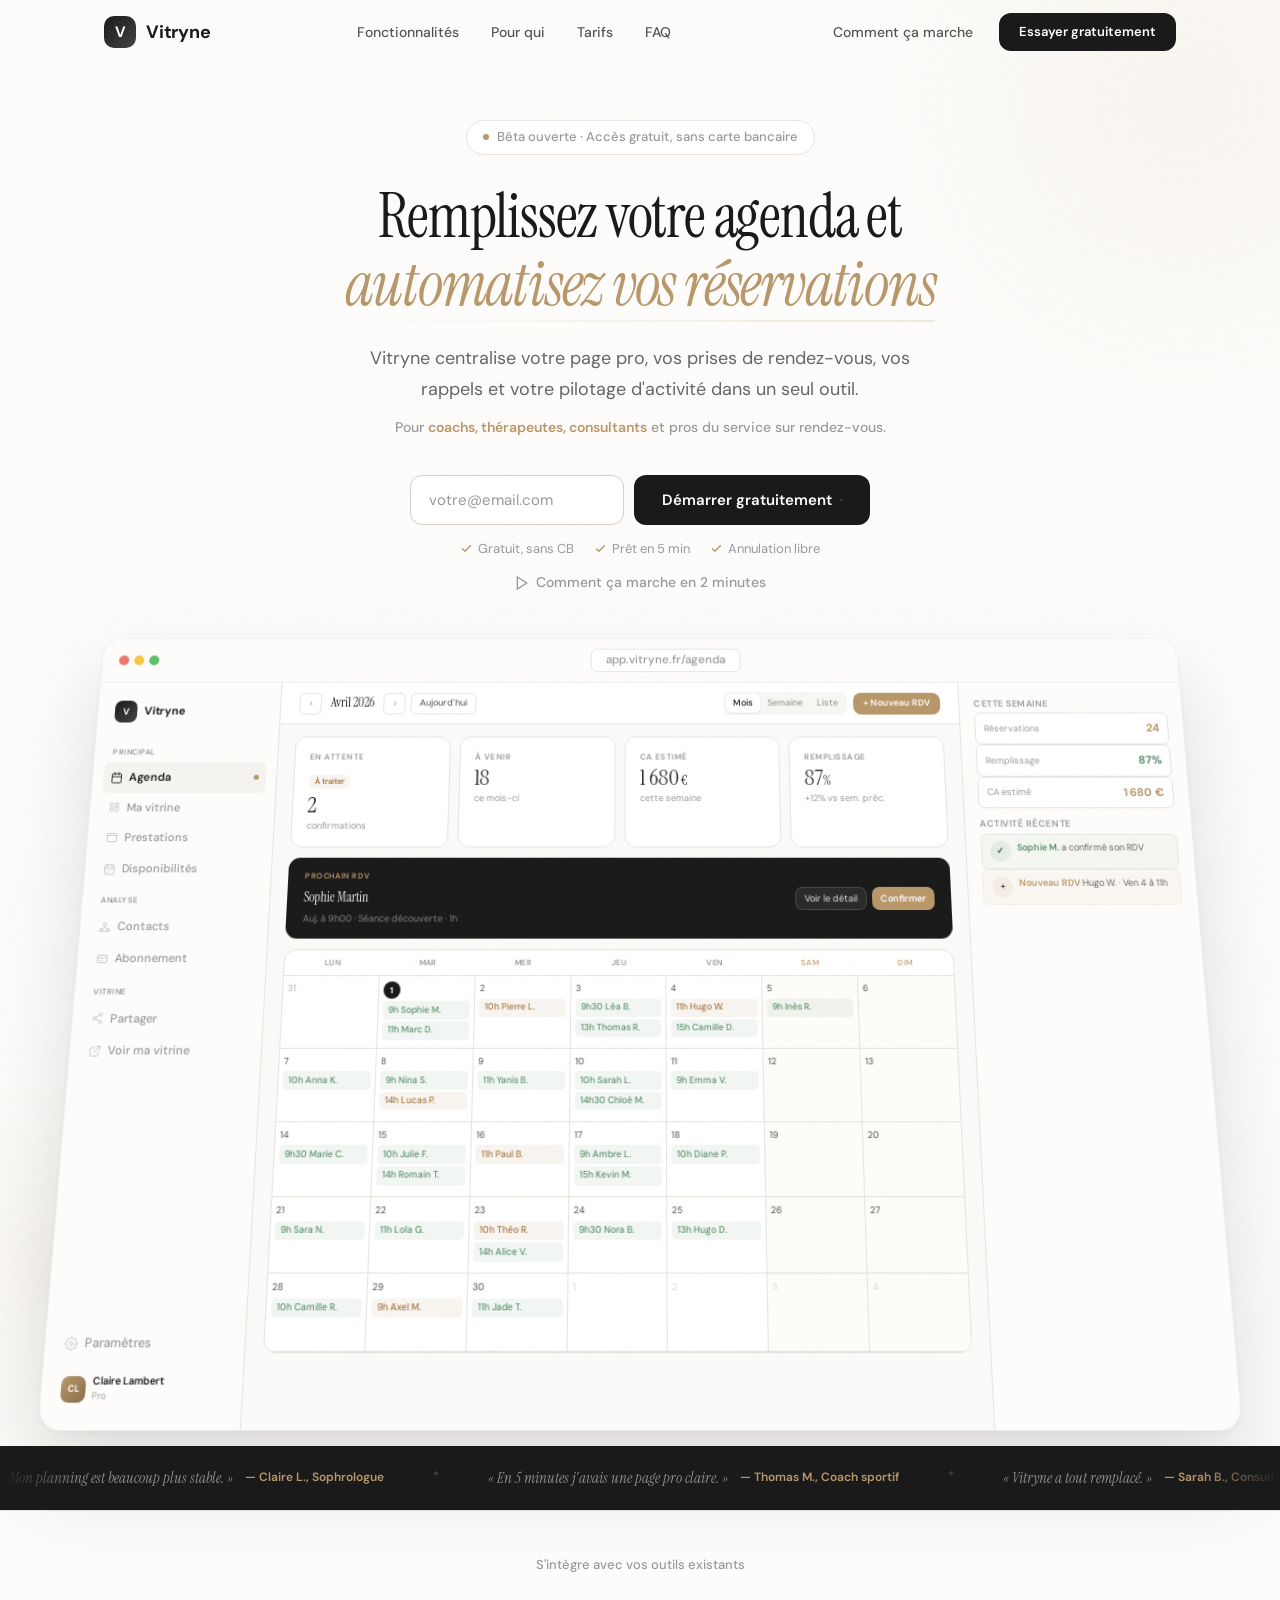
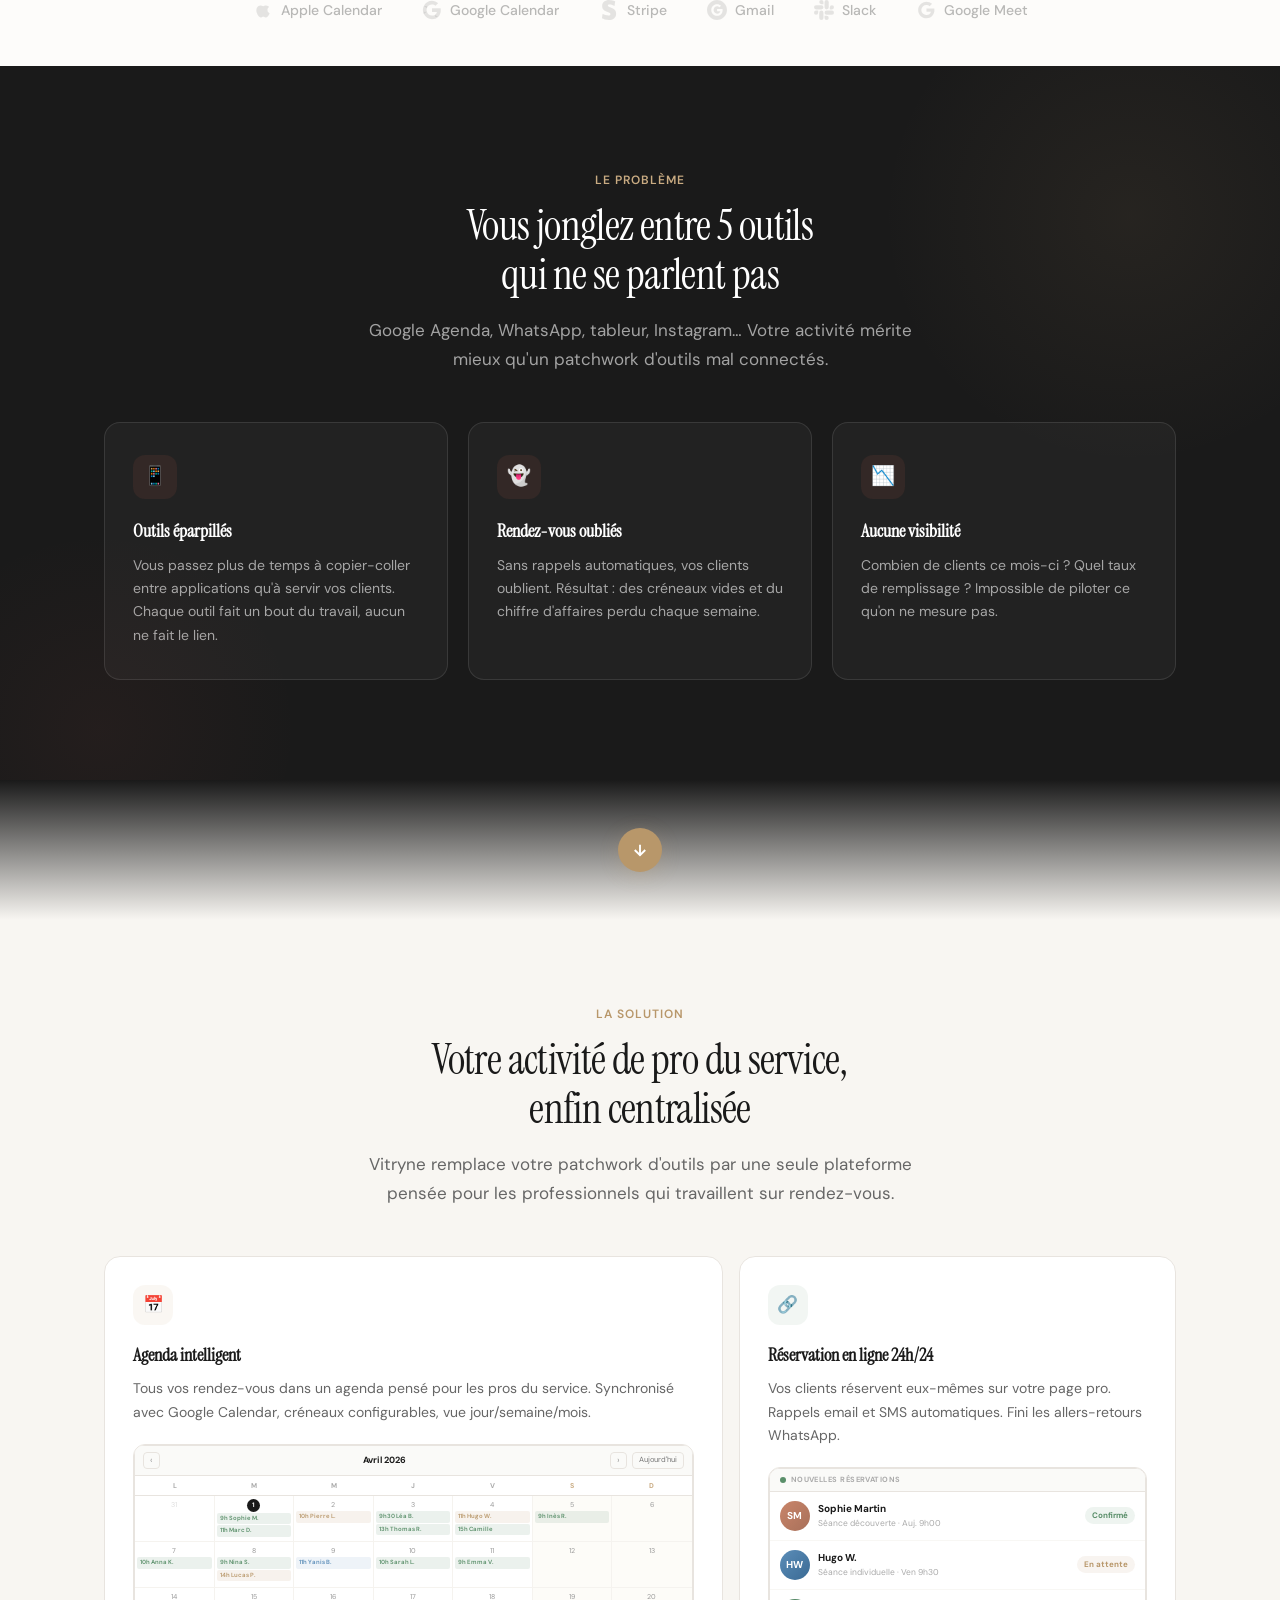
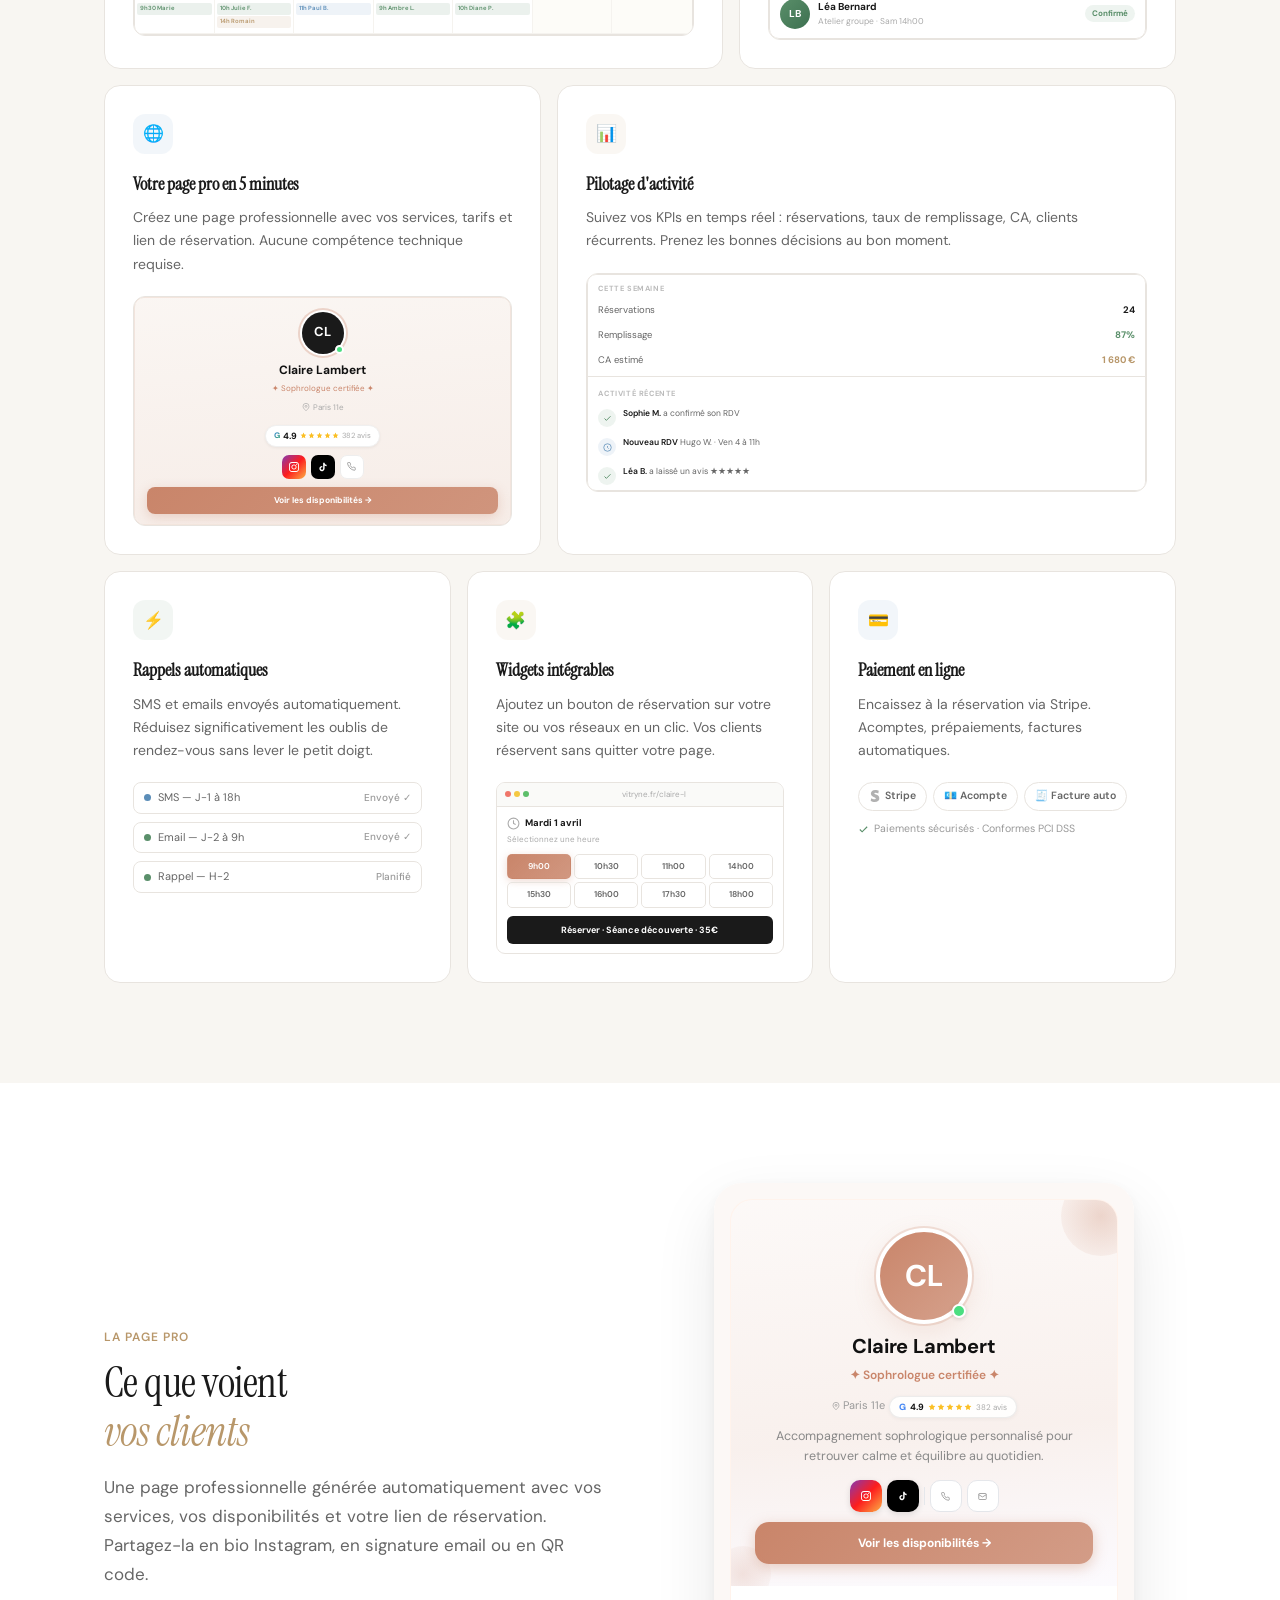
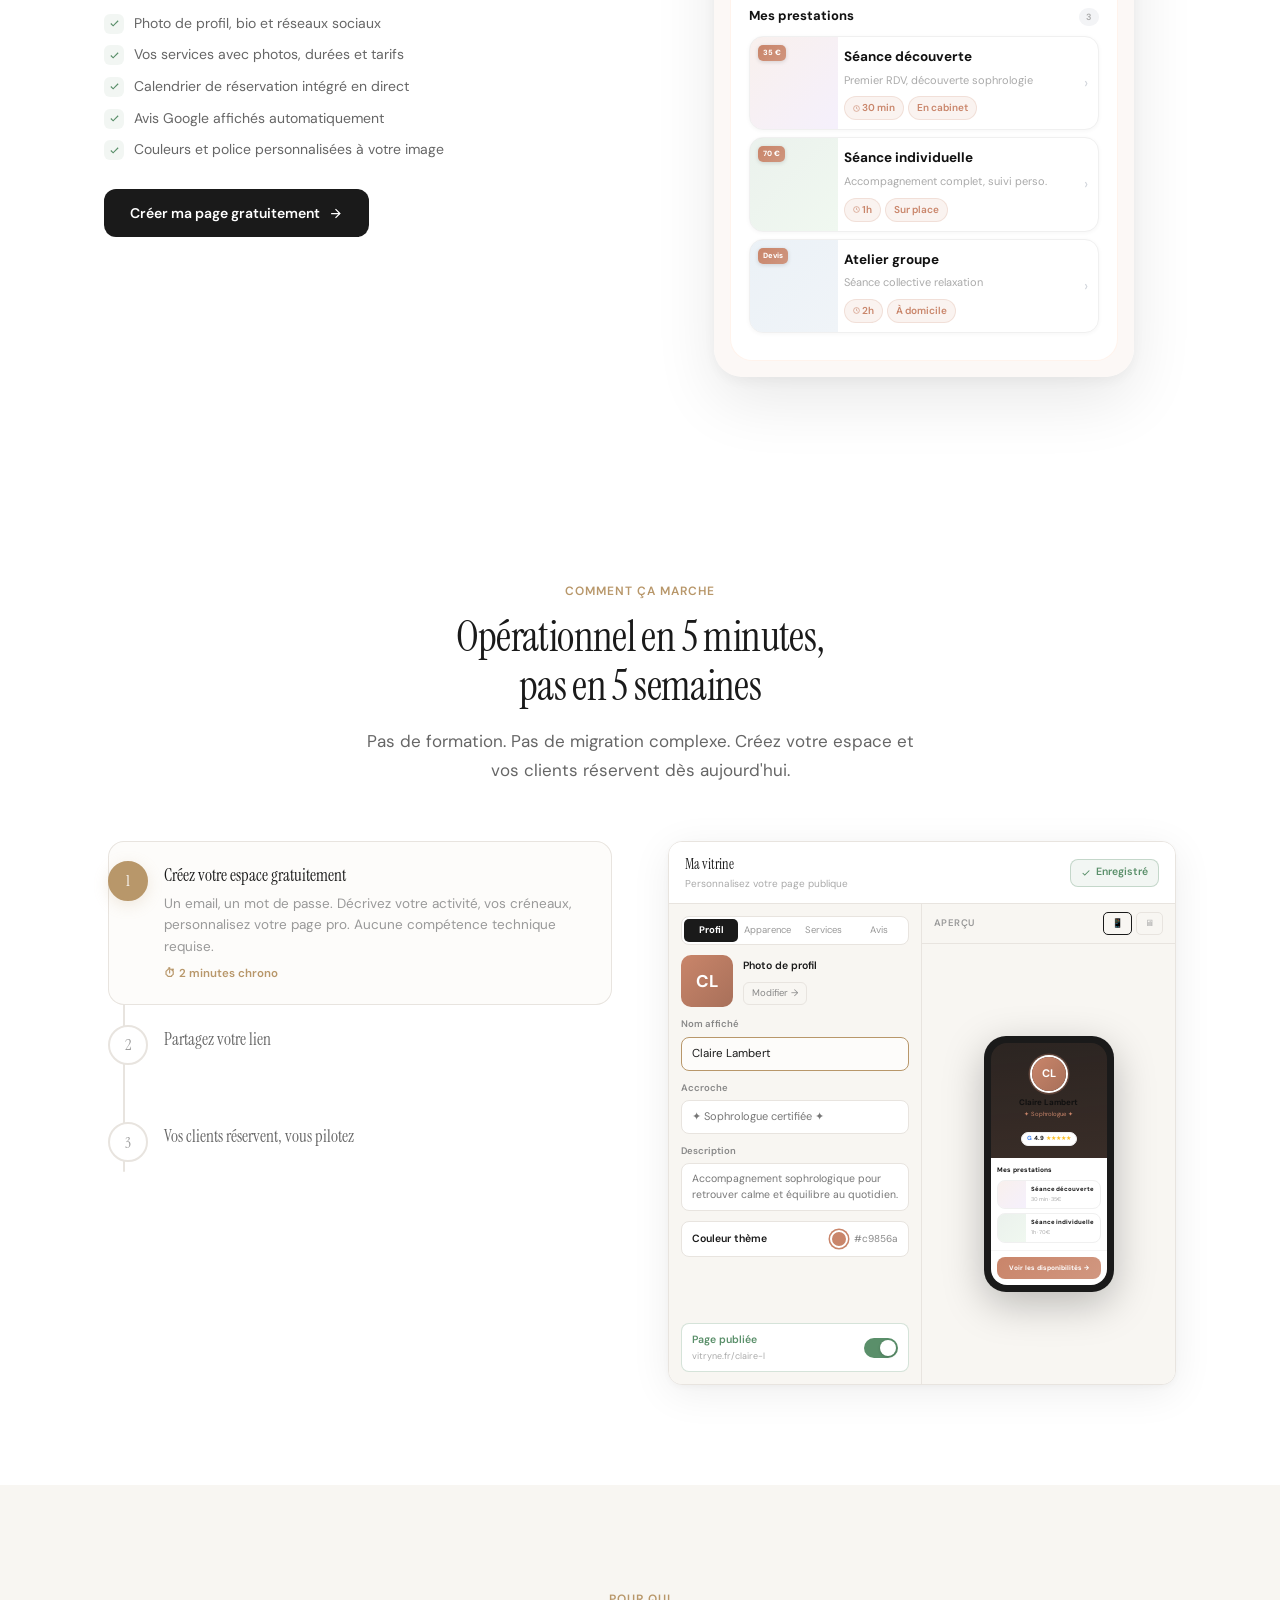
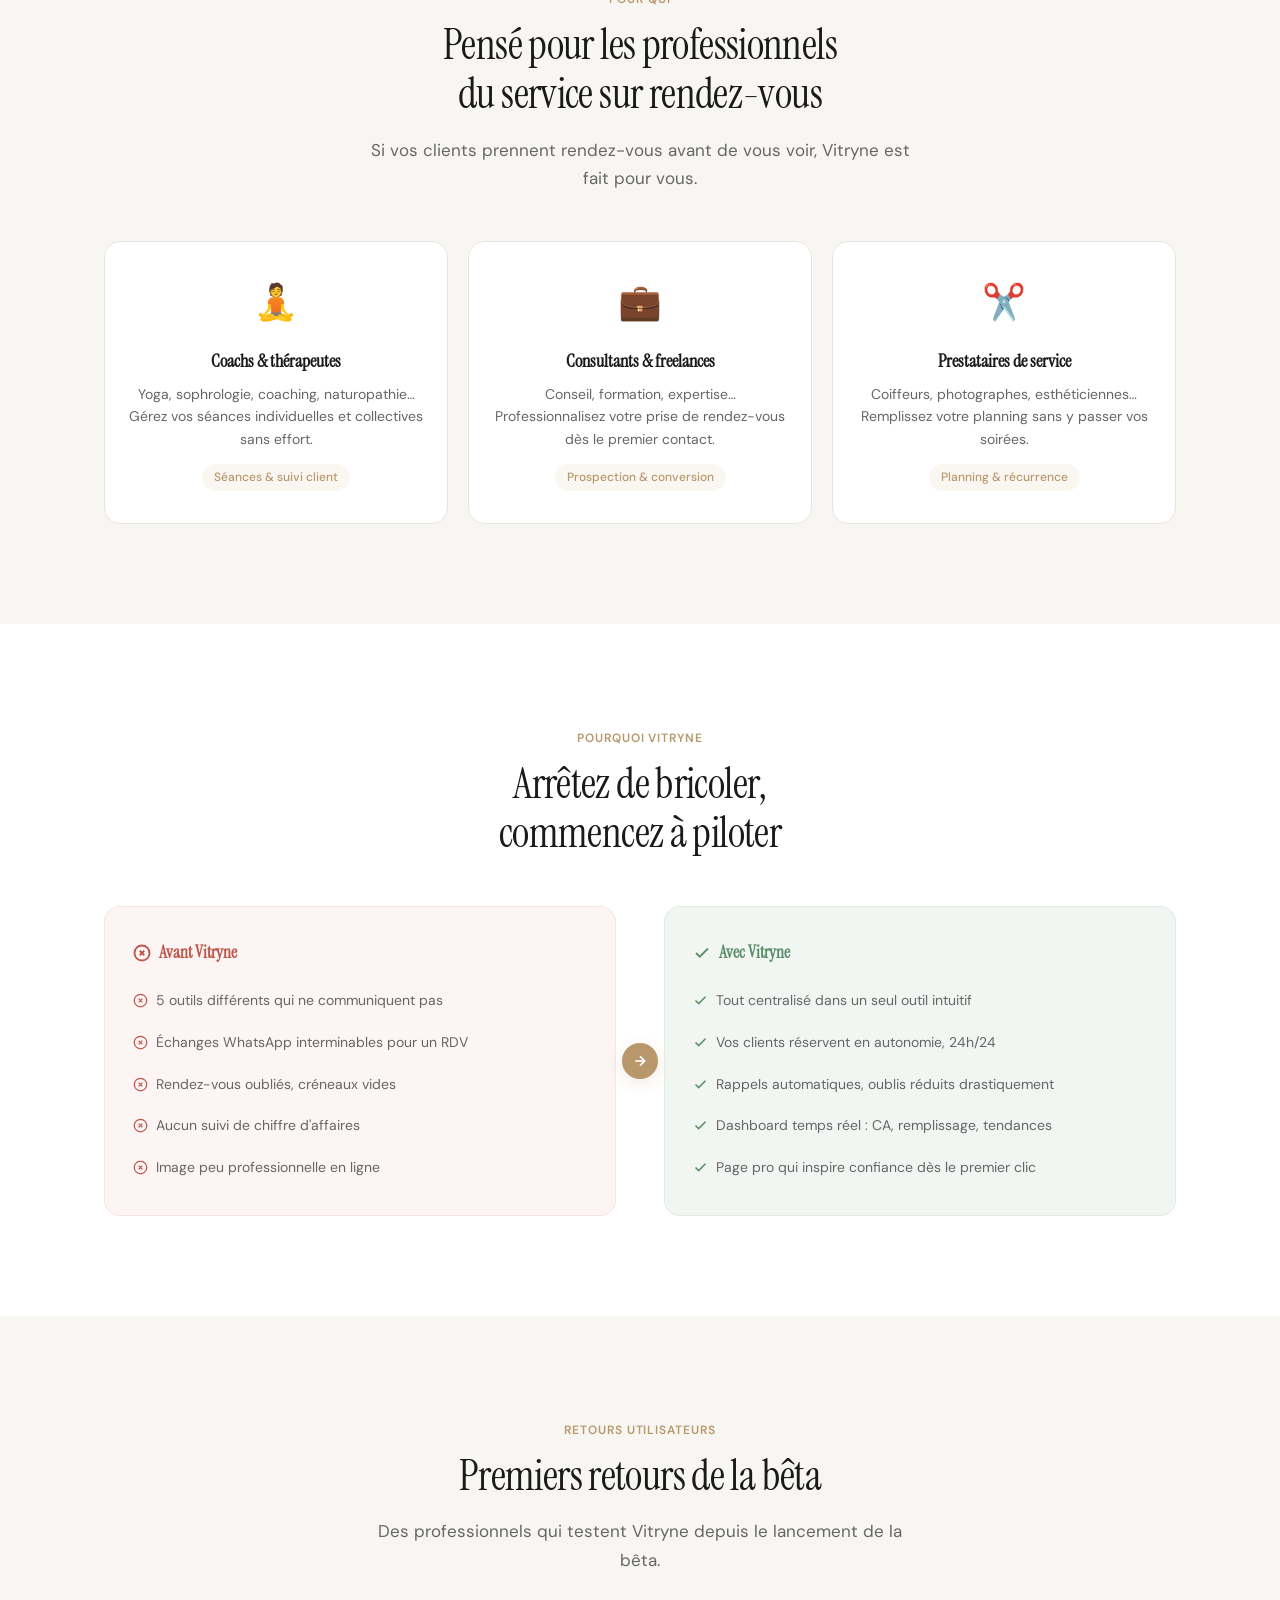
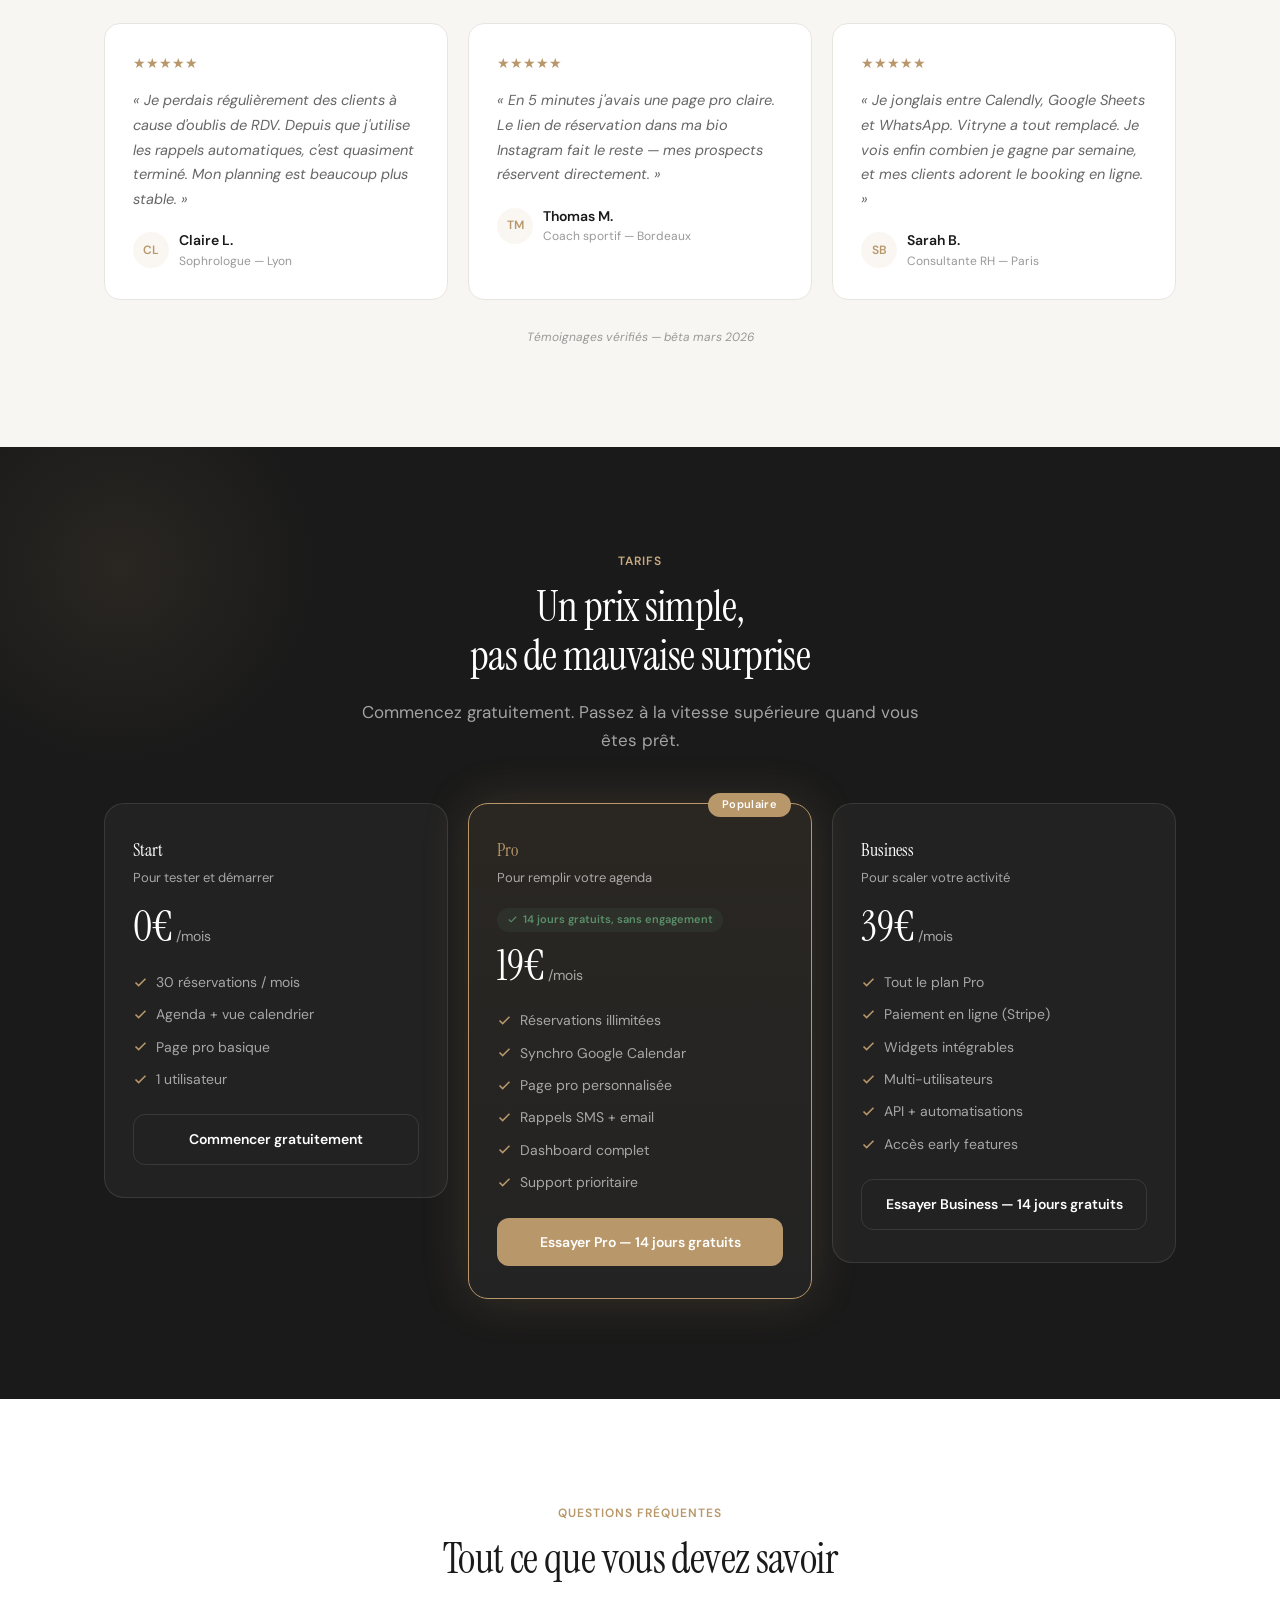
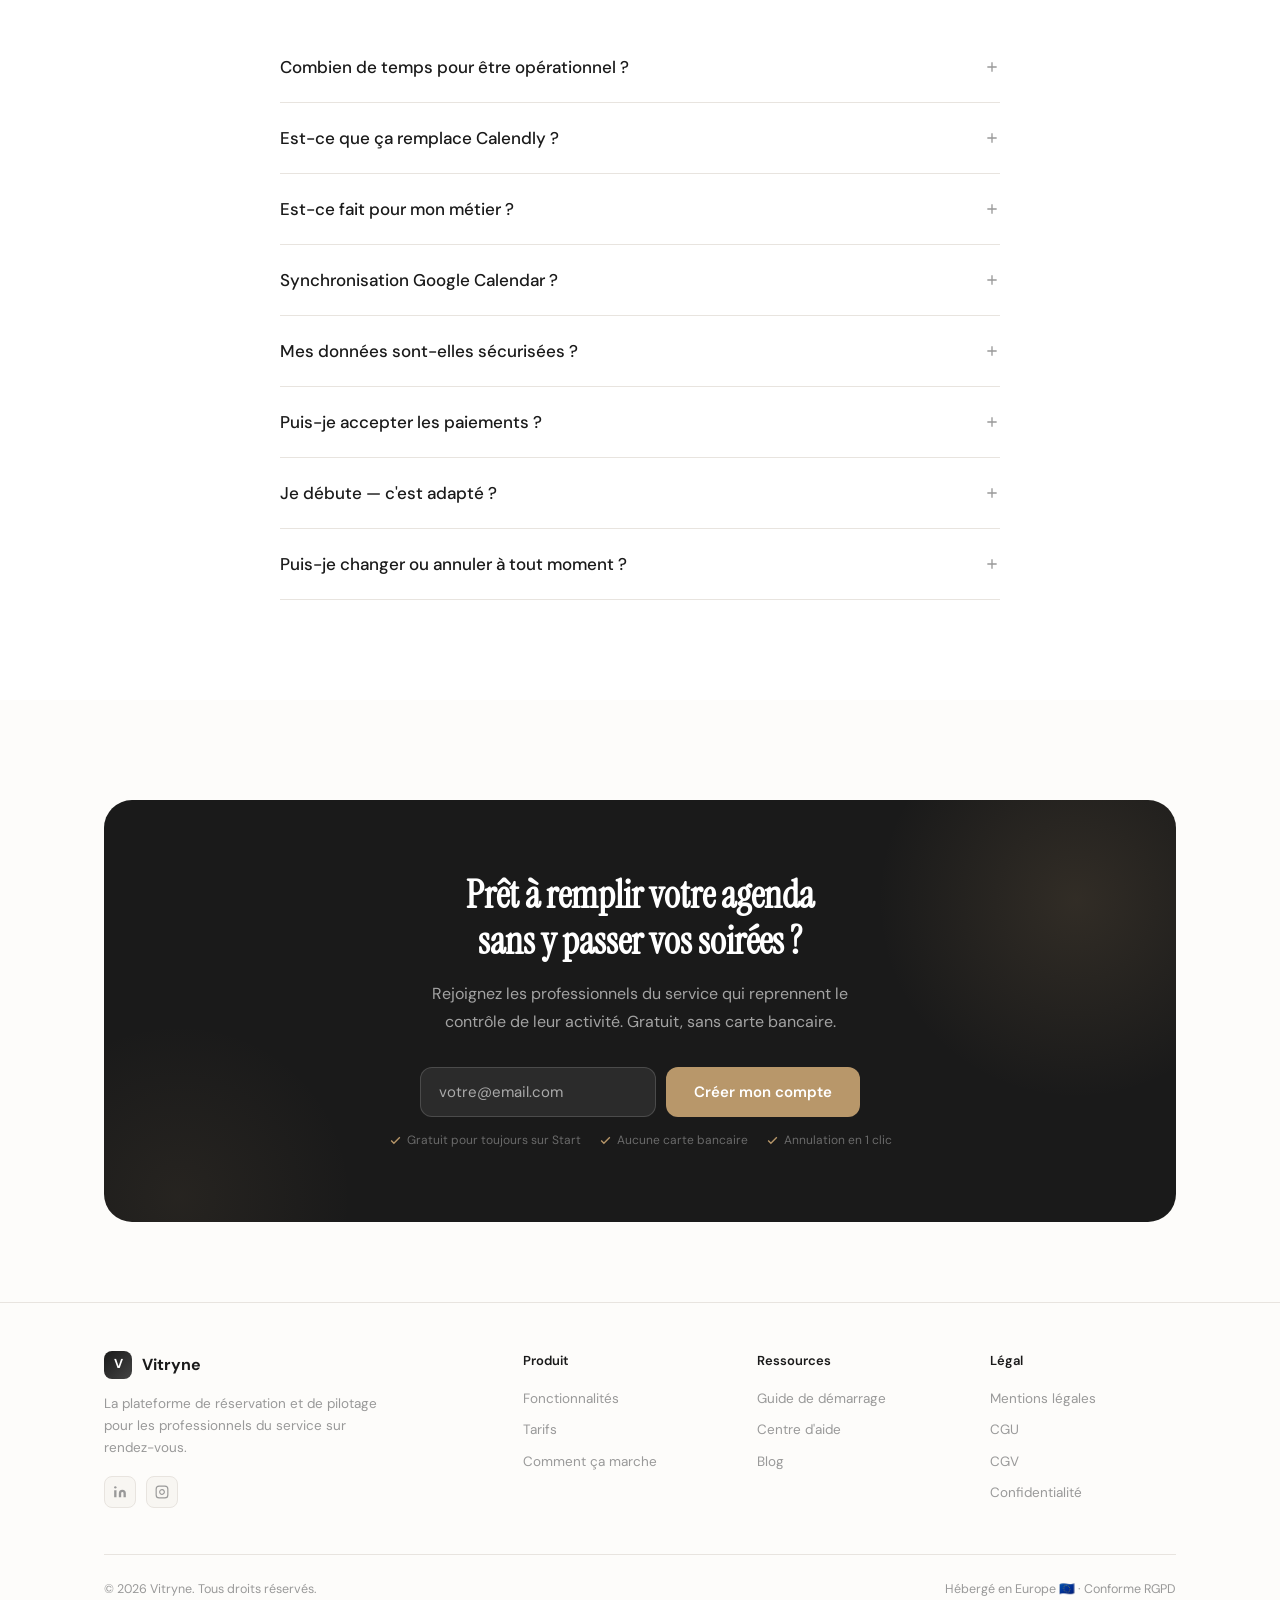
==== commit d0e769a9: "init-landing" ====
--- a/index.html
+++ b/index.html
@@ -19,27 +19,27 @@
   --charcoal: #1A1A1A;
   --gold: #B8976A;
   --gold-light: #C9AB82;
-  --gold-glow: rgba(184,151,106,0.18);
-  --gold-surface: rgba(184,151,106,0.07);
+  --gold-glow: rgba(184,151,106,0.2);
+  --gold-surface: rgba(184,151,106,0.08);
 
   --cream: #FDFCFA;
   --white: #FFFFFF;
   --warm-bg: #F8F6F2;
 
   --text-primary: #1A1A1A;
-  --text-secondary: #5A5A5A;
-  --text-tertiary: #8E8E8E;
+  --text-secondary: #666666;
+  --text-tertiary: #999999;
   --text-on-dark: #F5F3EF;
-  --text-on-dark-muted: rgba(255,255,255,0.55);
+  --text-on-dark-muted: rgba(255,255,255,0.6);
 
   --border: #E8E4DF;
   --border-light: rgba(0,0,0,0.04);
-  --border-dark: rgba(255,255,255,0.08);
+  --border-dark: rgba(255,255,255,0.1);
 
   --success: #5A8F6A;
-  --success-surface: rgba(90,143,106,0.07);
+  --success-surface: rgba(90,143,106,0.08);
   --danger: #C0564B;
-  --danger-surface: rgba(192,86,75,0.05);
+  --danger-surface: rgba(192,86,75,0.06);
 
   --r-sm: 8px;
   --r-md: 12px;
@@ -48,607 +48,801 @@
   --r-full: 100px;
 
   --font-display: 'Instrument Serif', Georgia, serif;
-  --font-body: 'DM Sans', -apple-system, sans-serif;
-
-  --shadow-xs: 0 1px 2px rgba(0,0,0,0.03);
+  --font-body: 'DM Sans', sans-serif;
+
   --shadow-sm: 0 1px 3px rgba(0,0,0,0.04);
-  --shadow-md: 0 4px 16px rgba(0,0,0,0.06);
-  --shadow-lg: 0 12px 40px rgba(0,0,0,0.08);
-  --shadow-xl: 0 20px 60px rgba(0,0,0,0.1);
-
-  --ease-out: cubic-bezier(.22,1,.36,1);
-  --ease-smooth: cubic-bezier(.16,1,.3,1);
-  --ease-snappy: cubic-bezier(.2,.8,.2,1);
-  --ease-soft: cubic-bezier(.25,.46,.45,.94);
-
-  --dur-fast: 160ms;
-  --dur-ui: 220ms;
-  --dur-reveal: 720ms;
-  --dur-hero: 980ms;
-  --dur-float: 6s;
-  --dur-glow: 4.8s;
-
-  --stagger-1: 60ms;
-  --stagger-2: 120ms;
-  --stagger-3: 180ms;
-  --stagger-4: 240ms;
-  --stagger-5: 320ms;
-
-  --motion-distance-xs: 10px;
-  --motion-distance-sm: 18px;
-  --motion-distance-md: 28px;
-  --motion-distance-lg: 42px;
-
-  --tilt-max: 6deg;
-  --spotlight-size: 220px;
+  --shadow-md: 0 4px 20px rgba(0,0,0,0.06);
+  --shadow-lg: 0 12px 48px rgba(0,0,0,0.08);
+
+  --ease-out-expo: cubic-bezier(.16,1,.3,1);
+  --ease-out-quart: cubic-bezier(.25,.46,.45,.94);
 }
 
 html{scroll-behavior:smooth;font-size:16px}
-body{font-family:var(--font-body);color:var(--text-primary);background:var(--cream);-webkit-font-smoothing:antialiased;-moz-osx-font-smoothing:grayscale;overflow-x:hidden;line-height:1.6}
+body{font-family:var(--font-body);color:var(--text-primary);background:var(--cream);-webkit-font-smoothing:antialiased;overflow-x:hidden;line-height:1.6}
 a{text-decoration:none;color:inherit}
 img{max-width:100%;display:block}
 button{cursor:pointer;border:none;font-family:inherit;background:none}
 ul{list-style:none}
 ::selection{background:#E8E1D6;color:var(--charcoal)}
 
-.container{max-width:1100px;margin:0 auto;padding:0 24px}
+.container{max-width:1120px;margin:0 auto;padding:0 24px}
 
 /* ═══════════════════════════════════════════════
    SCROLL PROGRESS BAR
    ═══════════════════════════════════════════════ */
-.scroll-progress{position:fixed;top:0;left:0;width:0%;height:2px;background:var(--gold);z-index:1001;transition:width .1s linear;pointer-events:none}
+.scroll-progress{position:fixed;top:0;left:0;width:0%;height:2px;background:linear-gradient(90deg,var(--gold),var(--gold-light));z-index:1001;transition:width .1s linear;pointer-events:none}
 
 /* ═══════════════════════════════════════════════
    ANIMATIONS
    ═══════════════════════════════════════════════ */
-@keyframes fadeUp{from{opacity:0;transform:translateY(24px)}to{opacity:1;transform:translateY(0)}}
+@keyframes fadeUp{from{opacity:0;transform:translateY(32px)}to{opacity:1;transform:translateY(0)}}
 @keyframes fadeIn{from{opacity:0}to{opacity:1}}
-@keyframes pulse{0%,100%{opacity:1}50%{opacity:.4}}
+@keyframes float{0%,100%{transform:translateY(0)}50%{transform:translateY(-8px)}}
+@keyframes pulse{0%,100%{opacity:1}50%{opacity:.5}}
+@keyframes slideLeft{from{opacity:0;transform:translateX(40px)}to{opacity:1;transform:translateX(0)}}
+@keyframes slideRight{from{opacity:0;transform:translateX(-40px)}to{opacity:1;transform:translateX(0)}}
+@keyframes scaleIn{from{opacity:0;transform:scale(.92)}to{opacity:1;transform:scale(1)}}
+@keyframes shimmer{0%{background-position:-200% 0}100%{background-position:200% 0}}
 @keyframes marquee{0%{transform:translateX(0)}100%{transform:translateX(-50%)}}
-@keyframes ripple{0%{transform:scale(0);opacity:.4}100%{transform:scale(4);opacity:0}}
-@keyframes shimmer{0%{background-position:-200% 0}100%{background-position:200% 0}}
-@keyframes float{0%,100%{transform:translateY(0)}50%{transform:translateY(-6px)}}
+@keyframes orbFloat{0%,100%{transform:translate(0,0) scale(1)}25%{transform:translate(15px,-20px) scale(1.02)}50%{transform:translate(-10px,15px) scale(.98)}75%{transform:translate(20px,10px) scale(1.01)}}
+@keyframes gentleSpin{0%{transform:rotate(0deg)}100%{transform:rotate(360deg)}}
+@keyframes ripple{0%{transform:scale(0);opacity:.5}100%{transform:scale(4);opacity:0}}
 
 /* Reveal system */
-.reveal{opacity:0;transform:translateY(24px);transition:opacity .7s var(--ease-out),transform .7s var(--ease-out)}
+.reveal{opacity:0;transform:translateY(32px);transition:opacity .8s var(--ease-out-expo),transform .8s var(--ease-out-expo)}
 .reveal.visible{opacity:1;transform:translateY(0)}
-.reveal-left{opacity:0;transform:translateX(-32px);transition:opacity .7s var(--ease-out),transform .7s var(--ease-out)}
+.reveal-left{opacity:0;transform:translateX(-40px);transition:opacity .8s var(--ease-out-expo),transform .8s var(--ease-out-expo)}
 .reveal-left.visible{opacity:1;transform:translateX(0)}
-.reveal-right{opacity:0;transform:translateX(32px);transition:opacity .7s var(--ease-out),transform .7s var(--ease-out)}
+.reveal-right{opacity:0;transform:translateX(40px);transition:opacity .8s var(--ease-out-expo),transform .8s var(--ease-out-expo)}
 .reveal-right.visible{opacity:1;transform:translateX(0)}
-.reveal-scale{opacity:0;transform:scale(.95);transition:opacity .7s var(--ease-out),transform .7s var(--ease-out)}
+.reveal-scale{opacity:0;transform:scale(.92);transition:opacity .8s var(--ease-out-expo),transform .8s var(--ease-out-expo)}
 .reveal-scale.visible{opacity:1;transform:scale(1)}
 
-.d1{transition-delay:.06s}.d2{transition-delay:.12s}.d3{transition-delay:.18s}.d4{transition-delay:.24s}.d5{transition-delay:.3s}
-
-/* ═══════════════════════════════════════════════
-   ANIMATION SYSTEM V2
-   ═══════════════════════════════════════════════ */
-
-/* Keyframes v2 */
-@keyframes float-soft{0%,100%{transform:translate3d(0,0,0)}50%{transform:translate3d(0,-8px,0)}}
-@keyframes glow-breathe{0%,100%{opacity:.18;transform:scale(1)}50%{opacity:.28;transform:scale(1.035)}}
-@keyframes shimmer-sweep{0%{transform:translateX(-120%)}100%{transform:translateX(120%)}}
-@keyframes pulse-soft{0%,100%{opacity:1;transform:scale(1)}50%{opacity:.82;transform:scale(.985)}}
-
-/* Reveal v2 */
-[data-reveal]{opacity:0;will-change:transform,opacity,filter;transition:opacity var(--dur-reveal) var(--ease-out),transform var(--dur-reveal) var(--ease-out),filter var(--dur-reveal) var(--ease-out);transition-delay:var(--delay,0ms);backface-visibility:hidden}
-[data-reveal].is-visible{opacity:1;transform:none;filter:none}
-[data-reveal="up-soft"]{transform:translate3d(0,var(--motion-distance-sm),0)}
-[data-reveal="up-strong"]{transform:translate3d(0,var(--motion-distance-lg),0)}
-[data-reveal="left"]{transform:translate3d(calc(var(--motion-distance-md) * -1),0,0)}
-[data-reveal="right"]{transform:translate3d(var(--motion-distance-md),0,0)}
-[data-reveal="scale-soft"]{transform:scale(.975)}
-[data-reveal="blur-in"]{transform:translate3d(0,var(--motion-distance-md),0) scale(.985);filter:blur(8px)}
-.hero [data-reveal]{transition-duration:var(--dur-hero)}
-[data-delay="1"]{--delay:var(--stagger-1)}[data-delay="2"]{--delay:var(--stagger-2)}[data-delay="3"]{--delay:var(--stagger-3)}[data-delay="4"]{--delay:var(--stagger-4)}[data-delay="5"]{--delay:var(--stagger-5)}
-
-/* btn-animated */
-.btn-animated{position:relative;overflow:hidden;transform:translateZ(0);transition:transform var(--dur-ui) var(--ease-snappy),box-shadow var(--dur-ui) var(--ease-snappy),background-color var(--dur-ui) var(--ease-snappy);will-change:transform}
-.btn-animated::after{content:"";position:absolute;inset:-1px;background:linear-gradient(110deg,transparent 0%,rgba(255,255,255,.06) 40%,rgba(255,255,255,.22) 50%,rgba(255,255,255,.06) 60%,transparent 100%);transform:translateX(-140%);pointer-events:none;z-index:1}
-.btn-animated:hover{transform:translate3d(0,-2px,0)}
-.btn-animated:hover::after{animation:shimmer-sweep 900ms var(--ease-smooth) 1}
-.btn-animated:active{transform:translate3d(0,0,0) scale(.985) !important}
-.btn-animated:focus-visible{outline:none;box-shadow:0 0 0 3px rgba(184,151,106,.18),0 10px 30px rgba(0,0,0,.14)}
-
-/* card-animated */
-.card-animated{position:relative;transition:transform 280ms var(--ease-smooth),box-shadow 280ms var(--ease-smooth),border-color 280ms var(--ease-smooth),background-color 280ms var(--ease-smooth);will-change:transform}
-.card-animated::before{content:"";position:absolute;width:var(--spotlight-size);height:var(--spotlight-size);left:var(--mx,50%);top:var(--my,50%);transform:translate(-50%,-50%);background:radial-gradient(circle,rgba(255,255,255,.07),transparent 65%);opacity:0;transition:opacity 220ms var(--ease-smooth);pointer-events:none;z-index:0}
-.card-animated:hover{transform:translate3d(0,-5px,0)}
-.card-animated:hover::before{opacity:1}
-
-/* mockup */
-.mockup-animated{will-change:transform;animation:float-soft var(--dur-float) var(--ease-soft) infinite}
-.mockup-glow{position:absolute;inset:-28px;background:radial-gradient(ellipse at 60% 40%,rgba(184,151,106,.13) 0%,transparent 65%);border-radius:32px;animation:glow-breathe var(--dur-glow) var(--ease-soft) infinite;will-change:opacity,transform;pointer-events:none;z-index:0}
-.kpi-live{animation:pulse-soft 3.4s var(--ease-soft) infinite}
-
-/* hero scroll compression */
-.hero-motion{--hero-shift:0px;--hero-scale:1;transform:translate3d(0,var(--hero-shift),0) scale(var(--hero-scale));transform-origin:center top;will-change:transform}
-
-/* link-animated */
-.link-animated{position:relative}
-.link-animated::after{content:"";position:absolute;left:0;bottom:-2px;width:100%;height:1px;transform:scaleX(0);transform-origin:right;transition:transform var(--dur-ui) var(--ease-smooth);background:currentColor;opacity:.8}
-.link-animated:hover::after,.link-animated:focus-visible::after{transform:scaleX(1);transform-origin:left}
-
-/* reduced motion */
-@media(prefers-reduced-motion:reduce){
-  .mockup-animated,.mockup-glow,.kpi-live,.hero-motion{animation:none !important}
-  [data-reveal]{opacity:1 !important;transform:none !important;filter:none !important;transition:none !important}
-}
-
-/* ═══════════════════════════════════════════════
-   LOGO SVG
-   ═══════════════════════════════════════════════ */
-.logo{display:flex;align-items:center;gap:10px;transition:opacity .3s}
-.logo:hover{opacity:.8}
-.logo-mark{width:30px;height:30px;flex-shrink:0}
-.logo-wordmark{font-family:var(--font-display);font-size:20px;font-weight:400;color:var(--charcoal);letter-spacing:-.01em}
-.logo-wordmark em{font-style:italic;color:var(--gold)}
-
-/* Dark variant */
-.logo-dark .logo-wordmark{color:#fff}
+.d1{transition-delay:.08s}.d2{transition-delay:.16s}.d3{transition-delay:.24s}.d4{transition-delay:.32s}.d5{transition-delay:.4s}
 
 /* ═══════════════════════════════════════════════
    NAVIGATION
    ═══════════════════════════════════════════════ */
-.nav{position:fixed;top:0;left:0;right:0;z-index:1000;transition:all .4s var(--ease-out)}
-.nav-inner{display:flex;align-items:center;justify-content:space-between;max-width:1100px;margin:0 auto;padding:0 24px;height:60px}
-.nav.scrolled{background:rgba(253,252,250,.88);backdrop-filter:blur(24px) saturate(1.2);-webkit-backdrop-filter:blur(24px) saturate(1.2);border-bottom:1px solid rgba(0,0,0,.04)}
-
-.nav-links{display:flex;gap:28px;align-items:center}
-.nav-links a{font-size:13.5px;font-weight:500;color:var(--text-tertiary);transition:color .2s;position:relative}
-.nav-links a::after{content:'';position:absolute;bottom:-3px;left:0;width:0;height:1px;background:var(--charcoal);transition:width .3s var(--ease-out)}
+.nav{position:fixed;top:0;left:0;right:0;z-index:1000;padding:0;transition:all .4s var(--ease-out-expo)}
+.nav-inner{display:flex;align-items:center;justify-content:space-between;max-width:1120px;margin:0 auto;padding:0 24px;height:64px}
+.nav.scrolled{background:rgba(253,252,250,.92);backdrop-filter:blur(20px);-webkit-backdrop-filter:blur(20px);border-bottom:1px solid rgba(0,0,0,.05)}
+
+.nav-brand{display:flex;align-items:center;gap:10px;transition:transform .3s var(--ease-out-expo)}
+.nav-brand:hover{transform:scale(1.03)}
+.nav-brand-icon{width:32px;height:32px;border-radius:10px;background:linear-gradient(135deg,#1A1A1A,#444);display:flex;align-items:center;justify-content:center;overflow:hidden;position:relative}
+.nav-brand-icon span{color:#fff;font-size:15px;font-weight:700;font-family:var(--font-body);position:relative;z-index:1}
+.nav-brand-text{font-weight:700;font-size:18px;color:var(--charcoal);letter-spacing:-.01em}
+
+.nav-links{display:flex;gap:32px;align-items:center}
+.nav-links a{font-size:14px;font-weight:500;color:#555;transition:color .25s;position:relative}
+.nav-links a::after{content:'';position:absolute;bottom:-2px;left:0;width:0;height:1.5px;background:var(--charcoal);transition:width .35s var(--ease-out-expo)}
 .nav-links a:hover{color:var(--charcoal)}
 .nav-links a:hover::after{width:100%}
 
-.nav-right{display:flex;gap:8px;align-items:center}
-
-.btn-ghost{font-size:13.5px;font-weight:500;color:var(--text-tertiary);padding:7px 14px;border-radius:var(--r-sm);transition:all .2s}
-.btn-ghost:hover{color:var(--text-primary);background:rgba(0,0,0,.03)}
-
-.btn-nav{font-size:13px;font-weight:600;color:#fff;background:var(--charcoal);padding:8px 18px;border-radius:var(--r-sm);transition:all .25s var(--ease-out);position:relative;overflow:hidden}
-.btn-nav:hover{background:#2D2D2D;box-shadow:0 2px 12px rgba(26,26,26,.15)}
-.btn-nav:active{transform:scale(.98)}
-
-/* Mobile nav */
-.nav-toggle{display:none;padding:8px;border-radius:var(--r-sm);transition:background .2s}
-.nav-toggle:hover{background:rgba(0,0,0,.04)}
-.nav-toggle span{display:block;width:18px;height:1.5px;background:var(--charcoal);border-radius:1px;transition:all .3s}
-.nav-toggle span+span{margin-top:5px}
-
-.mobile-menu{display:none;position:fixed;top:0;left:0;right:0;bottom:0;background:rgba(253,252,250,.98);backdrop-filter:blur(20px);z-index:999;flex-direction:column;align-items:center;justify-content:center;gap:20px}
+.nav-right{display:flex;gap:10px;align-items:center}
+.btn-ghost{font-size:14px;font-weight:500;color:#555;padding:8px 16px;transition:color .25s}
+.btn-ghost:hover{color:var(--charcoal)}
+
+/* Magnetic button */
+.btn-nav{font-size:13px;font-weight:600;color:#fff;background:var(--charcoal);padding:9px 20px;border-radius:var(--r-md);transition:all .3s var(--ease-out-expo);position:relative;overflow:hidden}
+.btn-nav::before{content:'';position:absolute;inset:0;background:linear-gradient(135deg,rgba(184,151,106,.2),transparent);opacity:0;transition:opacity .3s}
+.btn-nav:hover{background:#333;transform:translateY(-1px);box-shadow:0 4px 16px rgba(26,26,26,.2)}
+.btn-nav:hover::before{opacity:1}
+.btn-nav:active{transform:translateY(0);box-shadow:0 2px 8px rgba(26,26,26,.15)}
+
+/* Mobile */
+.nav-toggle{display:none;padding:6px;flex-direction:column;gap:5px}
+.nav-toggle span{display:block;width:20px;height:2px;background:var(--charcoal);border-radius:1px;transition:all .3s}
+.mobile-menu{display:none;position:fixed;top:0;left:0;right:0;bottom:0;background:rgba(253,252,250,.98);backdrop-filter:blur(20px);z-index:999;flex-direction:column;align-items:center;justify-content:center;gap:24px}
 .mobile-menu.open{display:flex}
-.mobile-menu a{font-family:var(--font-display);font-size:1.4rem;color:var(--charcoal);transition:color .2s}
-.mobile-menu a:hover{color:var(--gold)}
-.mobile-close{position:absolute;top:16px;right:20px;font-size:1.3rem;color:var(--text-tertiary);background:none;border:none;cursor:pointer;width:40px;height:40px;display:flex;align-items:center;justify-content:center;border-radius:var(--r-sm);transition:all .2s}
-.mobile-close:hover{background:rgba(0,0,0,.04);color:var(--charcoal)}
+.mobile-menu a{font-family:var(--font-display);font-size:1.5rem;color:var(--charcoal)}
+.mobile-close{position:absolute;top:20px;right:24px;font-size:1.5rem;color:var(--charcoal);background:none;border:none;cursor:pointer}
 
 /* ═══════════════════════════════════════════════
    HERO
    ═══════════════════════════════════════════════ */
-.hero{--hero-scroll-progress:0;position:relative;padding:132px 0 72px;overflow-x:clip;overflow-y:visible;background:var(--cream);isolation:isolate}
-
-/* Subtle ambient gradient — one orb only */
-.hero-orb{position:absolute;top:-180px;right:-120px;width:500px;height:500px;border-radius:50%;background:radial-gradient(circle,rgba(184,151,106,.06) 0%,transparent 70%);pointer-events:none}
-
-.hero-content{position:relative;z-index:2;text-align:center;max-width:680px;margin:0 auto}
-
-.hero-tag{display:inline-flex;align-items:center;gap:7px;background:var(--white);border:1px solid var(--border);border-radius:var(--r-full);padding:5px 14px;font-size:12.5px;font-weight:500;color:var(--text-tertiary);margin-bottom:24px}
-.hero-tag-dot{width:5px;height:5px;border-radius:50%;background:var(--success);animation:pulse 2.5s infinite}
-
-.hero h1{font-family:var(--font-display);font-size:clamp(2.2rem,5vw,3.5rem);font-weight:400;line-height:1.12;letter-spacing:-.02em;color:var(--charcoal);margin-bottom:20px}
-.hero h1 .accent{font-style:italic;color:var(--gold)}
-
-.hero-sub{font-size:17px;line-height:1.7;color:var(--text-secondary);max-width:520px;margin:0 auto 10px}
-
-.hero-for{font-size:13.5px;font-weight:500;color:var(--text-tertiary);margin-bottom:32px}
+.hero{position:relative;padding:120px 0 0;overflow:visible;background:var(--cream)}
+.hero-orb-1{position:absolute;top:-200px;right:-200px;width:600px;height:600px;border-radius:50%;background:radial-gradient(circle,rgba(184,151,106,.08) 0%,transparent 70%);pointer-events:none;animation:orbFloat 20s ease-in-out infinite;will-change:transform}
+.hero-orb-2{position:absolute;bottom:-100px;left:-150px;width:400px;height:400px;border-radius:50%;background:radial-gradient(circle,rgba(184,151,106,.05) 0%,transparent 70%);pointer-events:none;animation:orbFloat 25s ease-in-out infinite reverse;will-change:transform}
+
+/* Subtle grain overlay */
+.hero::after{content:'';position:absolute;inset:0;background:url("data:image/svg+xml,%3Csvg viewBox='0 0 256 256' xmlns='http://www.w3.org/2000/svg'%3E%3Cfilter id='n'%3E%3CfeTurbulence type='fractalNoise' baseFrequency='0.85' numOctaves='4' stitchTiles='stitch'/%3E%3C/filter%3E%3Crect width='100%25' height='100%25' filter='url(%23n)' opacity='0.025'/%3E%3C/svg%3E");pointer-events:none;opacity:.5;z-index:1}
+
+.hero-content{position:relative;z-index:2;text-align:center;max-width:760px;margin:0 auto}
+
+.hero-tag{display:inline-flex;align-items:center;gap:8px;background:var(--white);border:1px solid var(--border);border-radius:var(--r-full);padding:6px 16px;font-size:13px;font-weight:500;color:var(--text-tertiary);margin-bottom:28px;animation:fadeUp .7s both;transition:all .3s var(--ease-out-expo)}
+.hero-tag:hover{border-color:var(--gold);box-shadow:0 2px 12px var(--gold-glow)}
+.hero-tag-dot{width:6px;height:6px;border-radius:50%;background:var(--gold);animation:pulse 2s infinite}
+
+.hero h1{font-family:var(--font-display);font-size:clamp(2.4rem,5.5vw,3.8rem);font-weight:400;line-height:1.12;letter-spacing:-.02em;color:var(--charcoal);margin-bottom:24px;animation:fadeUp .7s .08s both}
+.hero h1 .accent{font-style:italic;color:var(--gold);position:relative}
+.hero h1 .accent::after{content:'';position:absolute;bottom:2px;left:0;width:100%;height:2px;background:linear-gradient(90deg,transparent,var(--gold-glow),transparent);animation:shimmer 3s ease-in-out infinite;background-size:200% 100%}
+
+.hero-sub{font-size:18px;line-height:1.7;color:var(--text-secondary);max-width:540px;margin:0 auto 12px;animation:fadeUp .7s .16s both}
+
+.hero-for{font-size:14px;font-weight:500;color:var(--text-tertiary);margin-bottom:36px;animation:fadeUp .7s .2s both}
 .hero-for strong{color:var(--gold);font-weight:600}
 
 /* Email capture */
-.hero-capture{display:flex;gap:8px;max-width:440px;margin:0 auto 12px}
-.hero-capture input{flex:1;padding:12px 16px;border-radius:var(--r-sm);border:1.5px solid #D8D3CC;background:var(--white);color:var(--charcoal);font-family:var(--font-body);font-size:14px;transition:all .3s var(--ease-out);outline:none}
-.hero-capture input::placeholder{color:#B5B0AA}
-.hero-capture input:focus{border-color:var(--gold);box-shadow:0 0 0 3px var(--gold-glow)}
-
-.hero-capture button{padding:12px 24px;border-radius:var(--r-sm);background:var(--charcoal);color:#fff;font-weight:600;font-size:14px;white-space:nowrap;transition:all .25s var(--ease-out);display:inline-flex;align-items:center;gap:7px;position:relative;overflow:hidden}
-.hero-capture button:hover{background:#2D2D2D;box-shadow:0 4px 16px rgba(26,26,26,.15)}
-.hero-capture button:active{transform:scale(.98)}
-.hero-capture button svg{transition:transform .25s var(--ease-out)}
-.hero-capture button:hover svg{transform:translateX(2px)}
-
-.hero-meta{display:flex;justify-content:center;gap:16px;flex-wrap:wrap;font-size:12.5px;color:var(--text-tertiary)}
-.hero-meta span{display:flex;align-items:center;gap:4px}
+.hero-capture{display:flex;gap:10px;max-width:460px;margin:0 auto 14px;animation:fadeUp .7s .24s both}
+.hero-capture input{flex:1;padding:14px 18px;border-radius:var(--r-md);border:1px solid #D4CFC8;background:var(--white);color:var(--charcoal);font-family:var(--font-body);font-size:15px;transition:all .4s var(--ease-out-expo);outline:none}
+.hero-capture input::placeholder{color:var(--text-tertiary)}
+.hero-capture input:focus{border-color:var(--gold);box-shadow:0 0 0 3px var(--gold-glow);transform:translateY(-1px)}
+.hero-capture button{padding:14px 28px;border-radius:var(--r-md);background:var(--charcoal);color:#fff;font-weight:600;font-size:15px;white-space:nowrap;transition:all .3s var(--ease-out-expo);display:inline-flex;align-items:center;gap:8px;position:relative;overflow:hidden}
+.hero-capture button::after{content:'';position:absolute;inset:0;background:linear-gradient(135deg,rgba(184,151,106,.15),transparent);opacity:0;transition:opacity .3s}
+.hero-capture button:hover{background:#333;transform:translateY(-2px);box-shadow:0 6px 24px rgba(26,26,26,.2)}
+.hero-capture button:hover::after{opacity:1}
+.hero-capture button:active{transform:translateY(0)}
+.hero-capture button svg{transition:transform .3s var(--ease-out-expo)}
+.hero-capture button:hover svg{transform:translateX(3px)}
+
+.hero-meta{display:flex;justify-content:center;gap:20px;flex-wrap:wrap;font-size:13px;color:var(--text-tertiary);animation:fadeUp .7s .3s both}
+.hero-meta span{display:flex;align-items:center;gap:5px;transition:color .3s}
+.hero-meta span:hover{color:var(--text-secondary)}
 .hero-meta svg{color:var(--gold);flex-shrink:0}
 
-/* Hero social proof stats */
-.hero-stats{display:flex;justify-content:center;gap:12px;flex-wrap:wrap;margin:32px auto 0;max-width:480px}
-.hero-stat-item{flex:1;min-width:100px;text-align:center;padding:14px 10px;background:var(--white);border:1px solid var(--border);border-radius:var(--r-md);transition:all .35s var(--ease-out);cursor:default}
-.hero-stat-item:hover{border-color:var(--gold-light);box-shadow:0 4px 16px rgba(184,151,106,.08)}
-.hero-stat-num{font-family:var(--font-display);font-size:1.35rem;color:var(--charcoal);line-height:1;margin-bottom:3px}
-.hero-stat-num em{color:var(--gold);font-style:normal}
-.hero-stat-label{font-size:10px;font-weight:600;color:var(--text-tertiary);text-transform:uppercase;letter-spacing:.06em}
+.hero-secondary{margin-top:12px;animation:fadeUp .7s .34s both}
+.hero-secondary a{font-size:14px;font-weight:500;color:var(--text-tertiary);display:inline-flex;align-items:center;gap:6px;transition:all .3s var(--ease-out-expo)}
+.hero-secondary a:hover{color:var(--charcoal);gap:10px}
+.hero-secondary a svg{transition:transform .3s var(--ease-out-expo)}
+.hero-secondary a:hover svg{transform:scale(1.15)}
 
 /* Hero product visual */
-.hero-visual-shell{position:relative;margin-top:18px}
-.hero-visual{position:relative;z-index:2;width:min(1180px,calc(100vw - 32px));margin:0 auto;perspective:1400px;transform-style:preserve-3d;will-change:transform,opacity;transform:translate3d(0,calc(34px - (var(--hero-scroll-progress) * 54px)),0) rotateX(calc(7deg - (var(--hero-scroll-progress) * 7deg))) scale(calc(0.985 + (var(--hero-scroll-progress) * 0.03)))}
-.hero-frame{background:#fff;border-radius:20px;overflow:hidden;border:1px solid rgba(0,0,0,.06);transition:all .6s var(--ease-out);box-shadow:0 1px 2px rgba(0,0,0,.03),0 4px 12px rgba(0,0,0,.04),0 16px 40px rgba(0,0,0,.06),0 32px 80px rgba(0,0,0,.04);position:relative}
-.hero-frame::before{content:'';position:absolute;inset:-1px;border-radius:21px;padding:1px;background:linear-gradient(180deg,rgba(184,151,106,.12),transparent 40%);-webkit-mask:linear-gradient(#fff 0 0) content-box,linear-gradient(#fff 0 0);-webkit-mask-composite:xor;mask-composite:exclude;pointer-events:none;z-index:1}
-.hero-frame:hover{box-shadow:0 1px 2px rgba(0,0,0,.03),0 6px 16px rgba(0,0,0,.05),0 24px 56px rgba(0,0,0,.07),0 40px 90px rgba(0,0,0,.05);transform:translateY(-2px)}
-.hero-frame-bar{background:linear-gradient(180deg,#FBFAF8,#F6F5F2);border-bottom:1px solid rgba(0,0,0,.05);padding:10px 16px;display:flex;align-items:center;gap:8px}
-.hero-frame-dots{display:flex;gap:6px}
-.hero-frame-dots span{width:10px;height:10px;border-radius:50%;transition:opacity .2s}
-.hero-frame-dots span:nth-child(1){background:#E8786A}
-.hero-frame-dots span:nth-child(2){background:#F0C040}
-.hero-frame-dots span:nth-child(3){background:#68C058}
-.hero-frame-title{font-size:11.5px;color:var(--text-tertiary);font-weight:500;margin:0 auto;background:var(--white);border:1px solid var(--border);border-radius:6px;padding:3px 16px;display:flex;align-items:center;gap:5px}
-.hero-frame-title .lock-icon{width:10px;height:10px;opacity:.3}
-
-.hero-mockup{display:grid;grid-template-columns:190px 1fr 240px;gap:0;min-height:410px;font-family:var(--font-body)}
-
-/* ── Sidebar ── */
-.mock-side{display:flex;flex-direction:column;padding:16px;border-right:1px solid #EEEAE5;background:linear-gradient(180deg,#FAFAF8 0%,#F7F5F1 100%)}
-.mock-side-brand{display:flex;align-items:center;gap:8px;padding:4px 4px 14px}
-.mock-side-brand .logo-mark{width:24px;height:24px}
-.mock-side-brand-text{font-size:12.5px;font-weight:600;color:var(--charcoal)}
-.mock-search{display:flex;align-items:center;gap:6px;padding:7px 10px;border-radius:var(--r-sm);border:1px solid var(--border);background:var(--white);margin-bottom:14px;transition:all .25s var(--ease-out)}
-.mock-search:hover{border-color:var(--gold-light);box-shadow:0 0 0 2px var(--gold-glow)}
-.mock-search svg{flex-shrink:0}
-.mock-search span{font-size:11px;color:var(--text-tertiary)}
-.mock-search-shortcut{margin-left:auto;font-size:9px;color:var(--text-tertiary);opacity:.5;background:rgba(0,0,0,.03);padding:1px 5px;border-radius:3px;font-weight:500}
-.mock-side-nav{display:flex;flex-direction:column;gap:2px;flex:1}
-.mock-side-item{display:flex;align-items:center;gap:8px;padding:8px 10px;border-radius:var(--r-sm);font-size:12px;color:var(--text-tertiary);transition:all .2s;cursor:pointer;position:relative}
-.mock-side-item:hover{background:rgba(0,0,0,.03);color:var(--text-secondary)}
-.mock-side-item.active{background:#EEEAE5;color:var(--charcoal);font-weight:600}
-.mock-side-item svg{width:14px;height:14px;flex-shrink:0;opacity:.4}
-.mock-side-item.active svg{opacity:.75}
-.mock-side-badge{margin-left:auto;min-width:18px;height:18px;border-radius:9px;background:var(--gold);color:#fff;font-size:9px;font-weight:700;display:flex;align-items:center;justify-content:center;padding:0 5px;line-height:1}
-.mock-side-divider{height:1px;background:var(--border);margin:8px 4px}
-.mock-side-section-label{font-size:9.5px;font-weight:600;text-transform:uppercase;letter-spacing:.06em;color:var(--text-tertiary);opacity:.5;padding:4px 10px 2px}
-.mock-side-user{display:flex;align-items:center;gap:8px;padding:12px 4px 0;border-top:1px solid var(--border);margin-top:auto}
-.mock-side-avatar{width:30px;height:30px;border-radius:50%;background:linear-gradient(135deg,var(--gold-surface),var(--gold-glow));display:flex;align-items:center;justify-content:center;font-size:10.5px;font-weight:700;color:var(--gold);flex-shrink:0}
-.mock-side-user-info{overflow:hidden}
-.mock-side-user-name{font-size:11px;font-weight:600;color:var(--charcoal);white-space:nowrap;overflow:hidden;text-overflow:ellipsis}
-.mock-side-user-plan{font-size:9.5px;color:var(--text-tertiary);display:flex;align-items:center;gap:3px}
-.mock-side-user-plan .plan-dot{width:5px;height:5px;border-radius:50%;background:var(--gold);flex-shrink:0}
-
-/* ── Main Calendar ── */
-.mock-main{display:flex;flex-direction:column;padding:16px 18px;overflow:hidden}
-.mock-header{display:flex;align-items:center;justify-content:space-between;margin-bottom:14px;gap:8px}
-.mock-header-left{display:flex;align-items:center;gap:8px}
-.mock-header-title{font-size:14.5px;font-weight:600;color:var(--charcoal);white-space:nowrap}
-.mock-header-nav{display:flex;gap:3px}
-.mock-header-nav span{width:26px;height:26px;border-radius:6px;background:#F5F3EF;display:flex;align-items:center;justify-content:center;color:var(--text-tertiary);font-size:12px;cursor:pointer;transition:all .2s}
-.mock-header-nav span:hover{background:#EBE8E2;color:var(--charcoal)}
-.mock-today-btn{padding:4px 10px;border-radius:var(--r-full);font-size:10px;font-weight:600;color:var(--gold);background:var(--gold-surface);transition:all .25s var(--ease-out);cursor:pointer;white-space:nowrap}
-.mock-today-btn:hover{background:var(--gold);color:#fff}
-.mock-header-views{display:flex;gap:0;border-radius:var(--r-sm);border:1px solid var(--border);overflow:hidden}
-.mock-view-btn{padding:4px 10px;font-size:10px;font-weight:500;color:var(--text-tertiary);background:var(--white);cursor:pointer;transition:all .2s;border:none;font-family:inherit}
-.mock-view-btn.active{background:var(--charcoal);color:#fff;font-weight:600}
-
-/* Calendar grid */
-.mock-cal{flex:1;display:grid;grid-template-columns:32px repeat(5,1fr);border:1px solid #EEEAE5;border-radius:var(--r-sm);overflow:hidden}
-.mock-cal-head{display:contents}
-.mock-cal-corner{background:#FAFAF8;border-bottom:1px solid #EEEAE5;border-right:1px solid #EEEAE5}
-.mock-cal-h{background:#FAFAF8;border-bottom:1px solid #EEEAE5;border-right:1px solid rgba(0,0,0,.02);padding:7px 0;text-align:center;font-size:9.5px;font-weight:500;color:var(--text-tertiary)}
-.mock-cal-h:last-child{border-right:none}
-.mock-cal-h span{display:block;font-family:var(--font-display);font-size:16px;color:var(--charcoal);line-height:1.2;margin-top:1px}
-.mock-cal-h.today{color:var(--gold)}
-.mock-cal-h.today span{color:var(--gold);position:relative}
-.mock-cal-h.today span::after{content:'';position:absolute;bottom:-3px;left:50%;transform:translateX(-50%);width:4px;height:4px;border-radius:50%;background:var(--gold)}
-.mock-cal-times{display:flex;flex-direction:column;border-right:1px solid #EEEAE5}
-.mock-cal-time{flex:1;padding:0 4px;font-size:8.5px;color:var(--text-tertiary);text-align:right;display:flex;align-items:flex-start;justify-content:flex-end;min-height:32px;line-height:1;border-bottom:1px solid rgba(0,0,0,.015)}
-.mock-cal-day{display:flex;flex-direction:column;border-right:1px solid rgba(0,0,0,.02);position:relative}
-.mock-cal-day:last-child{border-right:none}
-.mock-cal-slot{flex:1;min-height:32px;border-bottom:1px solid rgba(0,0,0,.015);position:relative;padding:1px 2px}
-
-/* Event blocks */
-.mock-ev{border-radius:4px;padding:3px 6px;font-size:9px;font-weight:500;overflow:hidden;cursor:pointer;transition:all .25s var(--ease-out);border-left:2.5px solid;margin:1px 0;position:relative}
-.mock-ev:hover{transform:translateX(1px);box-shadow:0 1px 4px rgba(0,0,0,.06)}
-.mock-ev .ev-time{font-size:7.5px;opacity:.6;display:block;line-height:1}
-.mock-ev .ev-name{display:block;line-height:1.3;white-space:nowrap;overflow:hidden;text-overflow:ellipsis}
-.mock-ev.v{background:#F3E5F5;color:#7B5B8D;border-left-color:#9C6DB5}
-.mock-ev.g{background:#E8F5E9;color:#4A7C5A;border-left-color:#5A8F6A}
-.mock-ev.b{background:#E3F2FD;color:#4A7499;border-left-color:#5B8DB8}
-.mock-ev.o{background:var(--gold-surface);color:var(--gold);border-left-color:var(--gold)}
-
-/* ── Right Panel ── */
-.mock-panel{display:flex;flex-direction:column;gap:8px;padding:16px;border-left:1px solid #EEEAE5;background:linear-gradient(180deg,#FAFAF8 0%,#F7F5F1 100%);overflow:hidden}
-.mock-panel-header{display:flex;align-items:center;justify-content:space-between;margin-bottom:2px}
-.mock-panel-title{font-size:12px;font-weight:600;color:var(--charcoal)}
-.mock-panel-live{display:flex;align-items:center;gap:4px;font-size:9px;font-weight:600;color:var(--success)}
-.mock-panel-live-dot{width:6px;height:6px;border-radius:50%;background:var(--success);animation:pulse 2s infinite}
-
-/* Stat cards */
-.mock-stat-card{padding:10px 12px;border-radius:var(--r-sm);background:var(--white);border:1px solid var(--border);transition:all .3s var(--ease-out)}
-.mock-stat-card:hover{border-color:var(--gold-light);box-shadow:0 2px 8px rgba(184,151,106,.06)}
-.mock-stat-card-top{display:flex;align-items:center;justify-content:space-between;margin-bottom:4px}
-.mock-stat-label{font-size:10px;color:var(--text-tertiary);font-weight:500}
-.mock-stat-trend{font-size:9px;font-weight:700;padding:1px 5px;border-radius:var(--r-full)}
-.mock-stat-trend.up{color:var(--success);background:var(--success-surface)}
-.mock-stat-card-bottom{display:flex;align-items:flex-end;justify-content:space-between;gap:6px}
-.mock-stat-val{font-family:var(--font-display);font-size:1.25rem;color:var(--charcoal);line-height:1}
-.mock-stat-val.vp{color:var(--gold)}
-.mock-stat-val.vg{color:var(--success)}
-.mock-sparkline{width:56px;height:18px;flex-shrink:0}
-.mock-sparkline path{fill:none;stroke-width:1.5;stroke-linecap:round;stroke-linejoin:round}
-.mock-sparkline .spark-gold{stroke:var(--gold)}
-.mock-sparkline .spark-green{stroke:var(--success)}
-.mock-sparkline .spark-fill{stroke:none;fill-opacity:.08}
-.mock-sparkline .fill-gold{fill:var(--gold)}
-.mock-sparkline .fill-green{fill:var(--success)}
-.mock-occ-bar{width:100%;height:4px;border-radius:2px;background:#F0EDE8;overflow:hidden;margin-top:6px}
-.mock-occ-fill{height:100%;border-radius:2px;background:linear-gradient(90deg,var(--gold),var(--gold-light));width:0;transition:width 1.5s var(--ease-out)}
-
-/* Activity feed */
-.mock-activity-label{font-size:10.5px;font-weight:600;color:var(--charcoal);margin-top:4px;padding-bottom:2px;border-bottom:1px solid var(--border)}
-.mock-activity{display:flex;align-items:flex-start;gap:7px;padding:6px 4px;border-radius:var(--r-sm);transition:background .2s}
-.mock-activity:hover{background:rgba(0,0,0,.015)}
-.mock-activity-dot{width:22px;height:22px;border-radius:50%;display:flex;align-items:center;justify-content:center;font-size:9px;flex-shrink:0}
-.mock-activity-dot.dot-green{background:rgba(90,143,106,.08);color:var(--success)}
-.mock-activity-dot.dot-gold{background:var(--gold-surface);color:var(--gold)}
-.mock-activity-dot.dot-blue{background:rgba(91,141,184,.07);color:#5B8DB8}
-.mock-activity-body{overflow:hidden}
-.mock-activity-text{font-size:10px;color:var(--text-secondary);line-height:1.4}
-.mock-activity-text strong{font-weight:600}
-.mock-activity-text .t-green{color:var(--success)}
-.mock-activity-text .t-gold{color:var(--gold)}
-.mock-activity-text .t-blue{color:#5B8DB8}
-.mock-activity-time{font-size:8.5px;color:var(--text-tertiary);display:block;margin-top:1px}
+.hero-visual{margin-top:40px;margin-bottom:80px;position:relative;animation:fadeUp .9s .4s both}
+.hero-frame-bar{background:var(--cream);border-bottom:1px solid rgba(0,0,0,.05);padding:10px 16px;display:flex;align-items:center;gap:10px}
+.hero-frame-dots{display:flex;gap:5px}
+.hero-frame-dots span{width:10px;height:10px;border-radius:50%}
+.hero-frame-dots span:nth-child(1){background:#F0766A}
+.hero-frame-dots span:nth-child(2){background:#F5C842}
+.hero-frame-dots span:nth-child(3){background:#5DBF6A}
+.hero-frame-title{font-size:11.5px;color:var(--text-tertiary);font-weight:500;margin:0 auto;background:var(--white);border:1px solid var(--border);border-radius:6px;padding:2px 14px}
+.hero-frame{background:#fff;border-radius:var(--r-xl);overflow:hidden;border:1px solid rgba(0,0,0,.05)}
+.hero-mockup{display:grid;grid-template-columns:180px 1fr 220px;gap:0;min-height:680px}
+
+/* ── Real-app sidebar replica ── */
+.mock-side{
+  display:flex;flex-direction:column;
+  width:180px;flex-shrink:0;
+  background:#FDFCFA;
+  border-right:1px solid #E8E4DF;
+  padding:14px 10px;
+  overflow:hidden;
+}
+.mock-side-brand{display:flex;align-items:center;gap:7px;padding:4px 6px 14px}
+.mock-side-brand-icon{
+  width:22px;height:22px;border-radius:7px;
+  background:linear-gradient(135deg,#1A1A1A,#444);
+  display:flex;align-items:center;justify-content:center;
+  flex-shrink:0;
+}
+.mock-side-brand-icon span{color:#fff;font-size:9px;font-weight:700}
+.mock-side-brand-text{font-size:11px;font-weight:700;color:#1A1A1A;letter-spacing:-0.02em}
+.mock-side-section{
+  font-size:7.5px;font-weight:600;color:#999;
+  letter-spacing:0.07em;text-transform:uppercase;
+  padding:10px 7px 4px;
+}
+.mock-side-item{
+  display:flex;align-items:center;gap:6px;
+  padding:6px 7px;border-radius:6px;
+  font-size:11px;font-weight:500;color:#999;
+  cursor:pointer;transition:all .2s var(--ease-out-expo);
+  position:relative;
+}
+.mock-side-item:hover{background:#F8F6F2;color:#1A1A1A}
+.mock-side-item.active{background:#F5F3EF;color:#1A1A1A;font-weight:600}
+.mock-side-item svg{width:12px;height:12px;flex-shrink:0;opacity:.55}
+.mock-side-item.active svg{opacity:1}
+.mock-side-dot{width:5px;height:5px;border-radius:50%;background:#B8976A;flex-shrink:0;margin-left:auto}
+.mock-side-spacer{flex:1}
+.mock-side-user{
+  display:flex;align-items:center;gap:6px;
+  padding:7px;border-radius:6px;
+  margin-top:4px;cursor:pointer;transition:background .2s;
+}
+.mock-side-user:hover{background:#F8F6F2}
+.mock-side-avatar{
+  width:22px;height:22px;border-radius:7px;
+  background:linear-gradient(135deg,#B8976A,#8B6E4E);
+  display:flex;align-items:center;justify-content:center;
+  font-size:8px;color:#fff;font-weight:700;flex-shrink:0;
+}
+.mock-side-user-name{font-size:9px;font-weight:600;color:#1A1A1A;line-height:1.3}
+.mock-side-user-plan{font-size:8px;color:#999}
+
+/* ── Main area ── */
+.mock-main{display:flex;flex-direction:column;overflow:hidden;background:#FAFAF8}
+
+/* Topbar */
+.mock-topbar{
+  display:flex;align-items:center;justify-content:space-between;
+  background:#FFFFFF;border-bottom:1px solid #E8E4DF;
+  padding:9px 18px;flex-shrink:0;gap:8px;
+}
+.mock-topbar-left{display:flex;align-items:center;gap:5px}
+.mock-topbar-nav-btn{
+  width:22px;height:22px;border-radius:5px;
+  border:1px solid #E8E4DF;background:#fff;
+  display:flex;align-items:center;justify-content:center;
+  font-size:11px;color:#999;cursor:pointer;line-height:1;
+  transition:background .15s;
+}
+.mock-topbar-nav-btn:hover{background:#F8F6F2}
+.mock-topbar-month{font-family:var(--font-display);font-size:13px;color:#1A1A1A;margin:0 4px}
+.mock-topbar-today{
+  padding:0 8px;height:22px;border-radius:5px;
+  border:1px solid #E8E4DF;background:#fff;
+  font-size:9px;font-weight:500;color:#666;
+  display:flex;align-items:center;cursor:pointer;
+  transition:background .15s;
+}
+.mock-topbar-today:hover{background:#F8F6F2}
+.mock-topbar-right{display:flex;align-items:center;gap:6px}
+.mock-view-pill{
+  display:flex;background:#F8F6F2;border-radius:7px;padding:2px;gap:0;
+}
+.mock-view-btn{
+  padding:2px 7px;border-radius:5px;font-size:9px;font-weight:500;
+  color:#999;cursor:pointer;transition:all .15s;white-space:nowrap;
+}
+.mock-view-btn.active{background:#fff;color:#1A1A1A;box-shadow:0 1px 3px rgba(0,0,0,.08)}
+.mock-topbar-cta{
+  height:22px;padding:0 10px;
+  background:#B8976A;color:#fff;
+  font-size:9px;font-weight:600;border-radius:8px;
+  display:flex;align-items:center;cursor:pointer;white-space:nowrap;
+  transition:background .15s;
+}
+.mock-topbar-cta:hover{background:#A07540}
+
+/* KPI cards row */
+.mock-kpis{display:grid;grid-template-columns:repeat(4,1fr);gap:9px;padding:12px 16px 0;flex-shrink:0}
+.mock-kpi-card{
+  background:#FFFFFF;border:1px solid #E8E4DF;border-radius:11px;
+  padding:13px 14px;
+}
+.mock-kpi-label{font-size:8px;font-weight:600;color:#999;text-transform:uppercase;letter-spacing:0.06em;margin-bottom:2px}
+.mock-kpi-value{font-family:var(--font-display);font-size:22px;color:#1A1A1A;line-height:1.1;margin-bottom:1px}
+.mock-kpi-sub{font-size:9px;color:#999}
+.mock-kpi-badge{
+  display:inline-flex;align-items:center;
+  background:rgba(184,151,106,0.1);color:#A07540;
+  font-size:7.5px;font-weight:600;border-radius:100px;
+  padding:1px 6px;margin-bottom:4px;
+}
+
+/* Next booking banner */
+.mock-next-banner{
+  margin:10px 16px 0;
+  background:#1A1A1A;border-radius:11px;padding:12px 16px;
+  display:flex;align-items:center;gap:12px;flex-shrink:0;
+}
+.mock-next-info{flex:1;min-width:0}
+.mock-next-label{font-size:7.5px;font-weight:600;text-transform:uppercase;letter-spacing:0.08em;color:#B8976A;margin-bottom:4px}
+.mock-next-name{font-family:var(--font-display);font-size:13px;color:#F5F3EF;margin-bottom:2px;white-space:nowrap;overflow:hidden;text-overflow:ellipsis}
+.mock-next-details{font-size:9px;color:rgba(255,255,255,0.45);white-space:nowrap;overflow:hidden;text-overflow:ellipsis}
+.mock-next-actions{display:flex;gap:5px;flex-shrink:0}
+.mock-next-btn-outline{
+  height:22px;padding:0 8px;
+  border:1px solid rgba(255,255,255,0.12);
+  background:rgba(255,255,255,0.07);
+  color:rgba(255,255,255,0.75);
+  font-size:9px;font-weight:500;border-radius:7px;
+  display:flex;align-items:center;cursor:pointer;white-space:nowrap;
+}
+.mock-next-btn-confirm{
+  height:22px;padding:0 8px;
+  background:#B8976A;color:#fff;
+  font-size:9px;font-weight:600;border-radius:7px;
+  display:flex;align-items:center;cursor:pointer;white-space:nowrap;
+}
+
+/* Month calendar grid */
+.mock-cal-wrap{flex:1;overflow:hidden;padding:10px 16px 12px;display:flex;flex-direction:column;min-height:0}
+.mock-cal{
+  background:#FFFFFF;border:1px solid #E8E4DF;border-radius:11px;
+  overflow:hidden;display:flex;flex-direction:column;flex:1;
+}
+.mock-cal-head{display:grid;grid-template-columns:repeat(7,1fr);border-bottom:1px solid #E8E4DF;flex-shrink:0}
+.mock-cal-hd{
+  padding:6px 5px 5px;text-align:center;
+  font-size:7.5px;font-weight:600;color:#999;
+  text-transform:uppercase;letter-spacing:0.06em;
+}
+.mock-cal-hd.wknd{color:#C9AB82}
+.mock-cal-body{display:grid;grid-template-columns:repeat(7,1fr);grid-template-rows:repeat(5,1fr);flex:1}
+.mock-cal-cell{
+  padding:5px 4px;
+  border-right:1px solid #E8E4DF;border-bottom:1px solid #E8E4DF;
+  cursor:pointer;transition:background .15s;overflow:hidden;
+}
+.mock-cal-cell:nth-child(7n){border-right:none}
+.mock-cal-cell:hover{background:#F8F6F2}
+.mock-cal-cell.wknd{background:#FDFCF8}
+.mock-cal-cell.wknd:hover{background:#F5F2ED}
+.mock-cal-day-num{font-size:8.5px;font-weight:500;color:#666;margin-bottom:2px}
+.mock-cal-day-num.today{
+  width:16px;height:16px;border-radius:50%;
+  background:#1A1A1A;color:#fff;
+  font-size:8px;font-weight:700;
+  display:flex;align-items:center;justify-content:center;
+}
+.mock-ev{
+  font-size:8.5px;font-weight:500;
+  padding:1.5px 5px;border-radius:4px;
+  margin-bottom:2px;
+  white-space:nowrap;overflow:hidden;text-overflow:ellipsis;
+  cursor:pointer;transition:all .15s;
+}
+.mock-ev:hover{transform:scale(1.02)}
+.mock-ev.confirmed{background:rgba(90,143,106,0.08);color:#5A8F6A}
+.mock-ev.pending{background:rgba(184,151,106,0.1);color:#A07540}
+/* legacy compat */
+.mock-ev.v{background:rgba(184,151,106,0.1);color:#A07540}
+.mock-ev.g{background:rgba(90,143,106,0.08);color:#5A8F6A}
+.mock-ev.b{background:rgba(91,141,184,0.08);color:#5B8DB8}
+
+/* Right panel */
+.mock-panel{display:flex;flex-direction:column;gap:8px;padding:14px;border-left:1px solid #E8E4DF;background:#FDFCFA;overflow:hidden}
+.mock-panel-title{font-size:9px;font-weight:600;color:#999;text-transform:uppercase;letter-spacing:0.06em;margin-bottom:2px}
+.mock-stat{display:flex;justify-content:space-between;align-items:center;padding:6px 8px;border-radius:6px;background:#FFFFFF;border:1px solid #E8E4DF;transition:all .2s}
+.mock-stat:hover{transform:translateX(2px);box-shadow:var(--shadow-sm)}
+.mock-stat-label{font-size:9px;color:#999}
+.mock-stat-val{font-size:11px;font-weight:700;color:#1A1A1A}
+.mock-stat-val.vp{color:#B8976A}
+.mock-stat-val.vg{color:#5A8F6A}
+.mock-notif{display:flex;align-items:flex-start;gap:6px;padding:6px 8px;border-radius:6px;background:rgba(90,143,106,.05);border:1px solid rgba(90,143,106,.1);transition:all .2s}
+.mock-notif:hover{transform:translateX(2px)}
+.mock-notif-dot{width:20px;height:20px;border-radius:50%;background:rgba(90,143,106,.1);display:flex;align-items:center;justify-content:center;font-size:9px;flex-shrink:0}
+.mock-notif-text{font-size:9px;color:#666;line-height:1.4}
+.mock-notif-text strong{color:#5A8F6A;font-weight:600}
+
+/* Réservations list view */
+.mrv-list-header{
+  display:flex;align-items:center;justify-content:space-between;
+  padding:0 18px;border-bottom:1px solid #E8E4DF;flex-shrink:0;
+}
+.mrv-tabs{display:flex}
+.mrv-tab{
+  font-size:10px;font-weight:500;color:#999;
+  padding:10px 0;margin-right:16px;cursor:pointer;
+  border-bottom:2px solid transparent;transition:all .2s;white-space:nowrap;
+}
+.mrv-tab.active{color:#1A1A1A;border-bottom-color:#1A1A1A}
+.mrv-search{
+  height:22px;border:1px solid #E8E4DF;border-radius:6px;
+  background:#FAFAF9;padding:0 7px;
+  font-size:9px;color:#999;font-family:inherit;outline:none;
+  display:flex;align-items:center;gap:4px;cursor:text;
+}
+.mrv-row{
+  display:flex;align-items:center;gap:8px;
+  padding:10px 18px;border-bottom:1px solid #E8E4DF;
+  cursor:pointer;transition:background .15s;
+}
+.mrv-row:hover{background:#F8F6F2}
+.mrv-avatar{
+  width:26px;height:26px;border-radius:7px;
+  display:flex;align-items:center;justify-content:center;
+  font-size:9px;font-weight:700;flex-shrink:0;
+}
+.mrv-client-info{flex:1;min-width:0}
+.mrv-client-name{font-size:10px;font-weight:600;color:#1A1A1A;white-space:nowrap;overflow:hidden;text-overflow:ellipsis}
+.mrv-client-date{font-size:8.5px;color:#999}
+.mrv-svc{font-size:8.5px;color:#666;white-space:nowrap;overflow:hidden;text-overflow:ellipsis}
+.mrv-status{font-size:8px;font-weight:600;padding:2px 7px;border-radius:100px;white-space:nowrap;flex-shrink:0}
+.mrv-status.confirmed{background:rgba(90,143,106,0.08);color:#5A8F6A}
+.mrv-status.pending{background:rgba(184,151,106,0.1);color:#A07540}
+/* legacy pill compat */
+.mrv-filter{font-size:9px;padding:2px 7px;border-radius:100px;background:#F5F3EF;color:var(--text-tertiary);cursor:pointer;transition:all .2s}
+.mrv-filter.active{background:var(--charcoal);color:#fff}
+
+/* Old calendar header */
+.mock-header{display:flex;align-items:center;justify-content:space-between;margin-bottom:14px;padding:0 2px}
+.mock-header-title{font-size:13px;font-weight:600;color:var(--charcoal)}
+.mock-header-nav{display:flex;gap:4px}
+.mock-header-nav span{width:22px;height:22px;border-radius:5px;background:#F5F3EF;display:flex;align-items:center;justify-content:center;color:var(--text-tertiary);font-size:11px;cursor:pointer;transition:all .2s}
+.mock-header-nav span:hover{background:#EBE8E2}
 
 /* ═══════════════════════════════════════════════
    MARQUEE TESTIMONIAL STRIP
    ═══════════════════════════════════════════════ */
-.marquee-strip{padding:16px 0;background:var(--charcoal);overflow:hidden;position:relative}
-.marquee-strip::before,.marquee-strip::after{content:'';position:absolute;top:0;bottom:0;width:60px;z-index:2;pointer-events:none}
+.marquee-strip{padding:20px 0;background:var(--charcoal);overflow:hidden;position:relative}
+.marquee-strip::before,.marquee-strip::after{content:'';position:absolute;top:0;bottom:0;width:80px;z-index:2;pointer-events:none}
 .marquee-strip::before{left:0;background:linear-gradient(90deg,var(--charcoal),transparent)}
 .marquee-strip::after{right:0;background:linear-gradient(90deg,transparent,var(--charcoal))}
-.marquee-track{display:flex;gap:40px;animation:marquee 45s linear infinite;width:max-content}
-.marquee-item{display:flex;align-items:center;gap:10px;white-space:nowrap;flex-shrink:0}
-.marquee-item .quote{font-family:var(--font-display);font-style:italic;font-size:14px;color:rgba(255,255,255,.45)}
-.marquee-item .author{font-size:11.5px;font-weight:600;color:var(--gold);white-space:nowrap}
-.marquee-sep{color:rgba(255,255,255,.12);font-size:9px;flex-shrink:0}
+.marquee-track{display:flex;gap:48px;animation:marquee 40s linear infinite;width:max-content}
+.marquee-item{display:flex;align-items:center;gap:12px;white-space:nowrap;flex-shrink:0}
+.marquee-item .quote{font-family:var(--font-display);font-style:italic;font-size:15px;color:rgba(255,255,255,.5)}
+.marquee-item .author{font-size:12px;font-weight:600;color:var(--gold);white-space:nowrap}
+.marquee-sep{color:rgba(255,255,255,.15);font-size:10px;flex-shrink:0}
 
 /* ═══════════════════════════════════════════════
    INTEGRATIONS BAR
    ═══════════════════════════════════════════════ */
-.integrations-bar{padding:40px 0;background:var(--cream);border-top:1px solid var(--border)}
-.integrations-label{text-align:center;font-size:12.5px;font-weight:500;color:var(--text-tertiary);margin-bottom:20px;letter-spacing:.02em}
-.integrations-logos{display:flex;justify-content:center;align-items:center;gap:32px;flex-wrap:wrap}
-.integ-item{display:flex;align-items:center;gap:6px;font-size:13px;font-weight:500;color:rgba(26,26,26,.25);white-space:nowrap;transition:all .3s var(--ease-out)}
-.integ-item:hover{color:rgba(26,26,26,.6)}
-.integ-item svg{width:18px;height:18px;opacity:.3;transition:opacity .3s}
-.integ-item:hover svg{opacity:.6}
+.integrations-bar{padding:44px 0;background:var(--cream);border-top:1px solid var(--border)}
+.integrations-label{text-align:center;font-size:13px;font-weight:500;color:var(--text-tertiary);margin-bottom:24px}
+.integrations-logos{display:flex;justify-content:center;align-items:center;gap:40px;flex-wrap:wrap}
+.integ-item{display:flex;align-items:center;gap:8px;font-size:14px;font-weight:500;color:rgba(26,26,26,.3);white-space:nowrap;transition:all .4s var(--ease-out-expo)}
+.integ-item:hover{color:rgba(26,26,26,.7);transform:translateY(-2px)}
+.integ-item svg{width:20px;height:20px;opacity:.35;transition:opacity .4s}
+.integ-item:hover svg{opacity:.7}
 
 /* ═══════════════════════════════════════════════
    SECTION SHARED STYLES
    ═══════════════════════════════════════════════ */
-.section-tag{display:inline-block;font-size:11.5px;font-weight:600;letter-spacing:.08em;text-transform:uppercase;margin-bottom:10px}
+.section-tag{display:inline-block;font-size:12px;font-weight:600;letter-spacing:.08em;text-transform:uppercase;margin-bottom:12px}
 .section-tag.dark{color:var(--gold-light)}.section-tag.light{color:var(--gold)}
 
-.section-title{font-family:var(--font-display);font-size:clamp(1.7rem,3.8vw,2.4rem);font-weight:400;line-height:1.18;letter-spacing:-.015em;margin-bottom:14px}
+.section-title{font-family:var(--font-display);font-size:clamp(1.8rem,4vw,2.5rem);font-weight:400;line-height:1.2;letter-spacing:-.01em;margin-bottom:16px}
 .section-title.dark{color:#fff}.section-title.light{color:var(--charcoal)}
-.section-desc{font-size:16px;color:var(--text-secondary);line-height:1.7;max-width:520px;margin:0 auto}
+.section-desc{font-size:17px;color:var(--text-secondary);line-height:1.7;max-width:560px}
 .section-desc.dark{color:var(--text-on-dark-muted)}
-.section-header{text-align:center}
 
 /* ═══════════════════════════════════════════════
    SECTION : PROBLEM
    ═══════════════════════════════════════════════ */
-.problem-section{padding:88px 0;background:var(--charcoal);position:relative;overflow:hidden}
-.problem-grid{display:grid;grid-template-columns:repeat(3,1fr);gap:16px;margin-top:44px}
-.p-card{background:rgba(255,255,255,.03);border:1px solid var(--border-dark);border-radius:var(--r-lg);padding:28px 24px;transition:all .4s var(--ease-out);position:relative}
-.p-card:hover{background:rgba(255,255,255,.06);border-color:rgba(255,255,255,.12)}
-.p-icon{width:40px;height:40px;border-radius:var(--r-md);background:rgba(192,86,75,.08);display:flex;align-items:center;justify-content:center;margin-bottom:16px;font-size:1.1rem}
-.p-card h3{font-family:var(--font-display);font-size:1.1rem;color:#fff;margin-bottom:6px}
-.p-card p{font-size:14px;color:var(--text-on-dark-muted);line-height:1.6}
+.problem-section{padding:100px 0;background:var(--charcoal);position:relative;overflow:hidden}
+.problem-section::before{content:'';position:absolute;top:-100px;right:-100px;width:500px;height:500px;border-radius:50%;background:radial-gradient(circle,rgba(184,151,106,.08) 0%,transparent 70%);pointer-events:none;animation:orbFloat 15s ease-in-out infinite}
+.problem-section::after{content:'';position:absolute;bottom:-150px;left:-100px;width:400px;height:400px;border-radius:50%;background:radial-gradient(circle,rgba(192,86,75,.06) 0%,transparent 70%);pointer-events:none}
+.problem-grid{display:grid;grid-template-columns:repeat(3,1fr);gap:20px;margin-top:48px}
+.p-card{background:rgba(255,255,255,.04);border:1px solid var(--border-dark);border-radius:var(--r-lg);padding:32px 28px;transition:all .5s var(--ease-out-expo);position:relative;overflow:hidden}
+.p-card::before{content:'';position:absolute;inset:0;background:linear-gradient(135deg,rgba(192,86,75,.04),transparent);opacity:0;transition:opacity .5s}
+.p-card:hover{background:rgba(255,255,255,.07);transform:translateY(-6px);border-color:rgba(255,255,255,.15)}
+.p-card:hover::before{opacity:1}
+.p-icon{width:44px;height:44px;border-radius:var(--r-md);background:rgba(192,86,75,.1);display:flex;align-items:center;justify-content:center;margin-bottom:18px;font-size:1.2rem;transition:all .4s var(--ease-out-expo)}
+.p-card:hover .p-icon{transform:scale(1.1) rotate(-3deg)}
+.p-card h3{font-family:var(--font-display);font-size:1.15rem;color:#fff;margin-bottom:8px}
+.p-card p{font-size:14px;color:var(--text-on-dark-muted);line-height:1.65}
 
 /* Transition */
-.section-transition{text-align:center;padding:40px 0;background:linear-gradient(180deg,var(--charcoal),var(--warm-bg))}
-.transition-pill{display:inline-flex;align-items:center;justify-content:center;width:40px;height:40px;border-radius:50%;background:var(--gold);color:#fff;box-shadow:0 4px 16px var(--gold-glow);animation:float 4s ease-in-out infinite}
+.section-transition{text-align:center;padding:48px 0;background:linear-gradient(180deg,var(--charcoal),var(--warm-bg))}
+.transition-pill{display:inline-flex;align-items:center;justify-content:center;width:44px;height:44px;border-radius:50%;background:var(--gold);color:#fff;box-shadow:0 4px 20px var(--gold-glow);animation:float 3s ease-in-out infinite;transition:all .3s var(--ease-out-expo)}
+.transition-pill:hover{transform:scale(1.15);box-shadow:0 6px 30px rgba(184,151,106,.35)}
 
 /* ═══════════════════════════════════════════════
    SECTION : BENEFITS (Bento)
    ═══════════════════════════════════════════════ */
-.benefits-section{padding:72px 0 88px;background:var(--warm-bg)}
-.bento{display:grid;grid-template-columns:repeat(12,1fr);gap:14px;margin-top:44px}
-.b-card{background:var(--white);border:1px solid var(--border);border-radius:var(--r-lg);padding:26px;position:relative;overflow:hidden;transition:all .4s var(--ease-out)}
-.b-card:hover{box-shadow:var(--shadow-md);border-color:#D8D3CC}
-.b-card.w7{grid-column:span 7;min-height:280px}
-.b-card.w5{grid-column:span 5;min-height:280px}
-.b-card.w4{grid-column:span 4;min-height:220px}
-.b-icon{width:36px;height:36px;border-radius:var(--r-sm);display:flex;align-items:center;justify-content:center;margin-bottom:14px;font-size:1rem}
+.benefits-section{padding:80px 0 100px;background:var(--warm-bg)}
+.bento{display:grid;grid-template-columns:repeat(12,1fr);gap:16px;margin-top:48px}
+.b-card{background:var(--white);border:1px solid var(--border);border-radius:var(--r-lg);padding:28px;position:relative;overflow:hidden;transition:all .5s var(--ease-out-expo)}
+.b-card::after{content:'';position:absolute;inset:0;border-radius:var(--r-lg);box-shadow:inset 0 0 0 1px transparent;transition:box-shadow .5s;pointer-events:none}
+.b-card:hover{transform:translateY(-6px);box-shadow:0 16px 56px rgba(0,0,0,.1)}
+.b-card:hover::after{box-shadow:inset 0 0 0 1px var(--gold-light)}
+.b-card.w7{grid-column:span 7;min-height:300px}.b-card.w5{grid-column:span 5;min-height:300px}.b-card.w4{grid-column:span 4;min-height:240px}
+.b-icon{width:40px;height:40px;border-radius:var(--r-md);display:flex;align-items:center;justify-content:center;margin-bottom:16px;font-size:1.05rem;transition:all .4s var(--ease-out-expo)}
+.b-card:hover .b-icon{transform:scale(1.1) rotate(-5deg)}
 .b-icon.ip{background:var(--gold-surface);color:var(--gold)}
 .b-icon.ig{background:var(--success-surface);color:var(--success)}
-.b-icon.ib{background:rgba(91,141,184,.07);color:#5B8DB8}
-.b-icon.io{background:rgba(184,151,106,.07);color:var(--gold)}
-.b-card h3{font-family:var(--font-display);font-size:1.08rem;color:var(--text-primary);margin-bottom:6px}
-.b-card p{font-size:13.5px;color:var(--text-secondary);line-height:1.6}
-
-.b-visual{margin-top:18px;background:var(--cream);border-radius:var(--r-sm);padding:12px;border:1px solid var(--border);transition:border-color .3s}
-.b-card:hover .b-visual{border-color:#D8D3CC}
-.mini-cal{display:grid;grid-template-columns:repeat(7,1fr);gap:2px}
-.mc-d{aspect-ratio:1;border-radius:3px;display:flex;align-items:center;justify-content:center;font-size:10px;color:var(--text-tertiary)}
+.b-icon.ib{background:rgba(91,141,184,.08);color:#5B8DB8}
+.b-icon.io{background:rgba(184,151,106,.08);color:var(--gold)}
+.b-card h3{font-family:var(--font-display);font-size:1.12rem;color:var(--text-primary);margin-bottom:8px}
+.b-card p{font-size:14px;color:var(--text-secondary);line-height:1.65}
+
+.b-visual{margin-top:20px;background:var(--cream);border-radius:var(--r-md);padding:14px;border:1px solid var(--border);transition:all .4s var(--ease-out-expo)}
+.b-card:hover .b-visual{border-color:var(--gold-light);box-shadow:0 2px 12px var(--gold-glow)}
+.mini-cal{display:grid;grid-template-columns:repeat(7,1fr);gap:3px}
+.mc-d{aspect-ratio:1;border-radius:3px;display:flex;align-items:center;justify-content:center;font-size:10px;color:var(--text-tertiary);transition:all .2s}
 .mc-d.hd{font-weight:600;color:var(--text-secondary);font-size:9px}
 .mc-d.bk{background:var(--gold-surface);color:var(--gold);font-weight:600}
+.mc-d.bk:hover{background:rgba(184,151,106,.2)}
 .mc-d.fr{background:var(--success-surface);color:var(--success)}
 
-.mini-stats{display:flex;gap:6px}
-.ms-card{flex:1;background:var(--white);border:1px solid var(--border);border-radius:var(--r-sm);padding:9px;text-align:center;transition:all .3s var(--ease-out)}
-.ms-card:hover{box-shadow:var(--shadow-sm)}
-.ms-val{font-family:var(--font-display);font-size:1.1rem;margin-bottom:1px}
+.mini-stats{display:flex;gap:8px}
+.ms-card{flex:1;background:var(--white);border:1px solid var(--border);border-radius:var(--r-sm);padding:10px;text-align:center;transition:all .3s var(--ease-out-expo)}
+.ms-card:hover{transform:translateY(-2px);box-shadow:var(--shadow-md)}
+.ms-val{font-family:var(--font-display);font-size:1.15rem;margin-bottom:1px}
 .ms-val.vp{color:var(--gold)}.ms-val.vg{color:var(--success)}.ms-val.vb{color:#5B8DB8}
 .ms-label{font-size:10px;color:var(--text-tertiary)}
 
+/* ── Mini agenda (bento card 1) ── */
+.mini-agenda{border-radius:9px;overflow:hidden;border:1px solid var(--border);background:#fff}
+.ma-topbar{display:flex;align-items:center;gap:5px;padding:6px 8px;border-bottom:1px solid var(--border);background:#FAFAF8}
+.ma-nav{width:17px;height:17px;display:flex;align-items:center;justify-content:center;border:1px solid var(--border);border-radius:4px;color:#999;font-size:9px;cursor:default;flex-shrink:0}
+.ma-month{flex:1;text-align:center;font-size:9px;font-weight:700;color:var(--charcoal)}
+.ma-today-btn{font-size:7.5px;padding:1.5px 6px;border:1px solid var(--border);border-radius:4px;color:#777;cursor:default;white-space:nowrap}
+.ma-heads{display:grid;grid-template-columns:repeat(7,1fr);border-bottom:1px solid var(--border)}
+.ma-hd{font-size:7px;font-weight:700;text-transform:uppercase;text-align:center;padding:4px 0;color:#aaa}
+.ma-hd.wk{color:#C9AB82}
+.ma-body{display:grid;grid-template-columns:repeat(7,1fr);grid-template-rows:repeat(3,1fr)}
+.ma-cell{padding:3px 2px;border-right:1px solid #f5f3ef;border-bottom:1px solid #f5f3ef;overflow:hidden;min-height:30px}
+.ma-cell:nth-child(7n){border-right:none}
+.ma-cell.wk{background:#FDFCF8}
+.ma-dn{font-size:7px;color:#999;text-align:center;margin-bottom:1px}
+.ma-dn.gray{color:#ddd}
+.ma-dn.tod{width:13px;height:13px;background:var(--charcoal);color:#fff;border-radius:50%;font-size:6.5px;font-weight:700;display:flex;align-items:center;justify-content:center;margin:0 auto 1px}
+.ma-ev{font-size:6px;font-weight:600;padding:1px 3px;border-radius:2px;margin-bottom:1px;white-space:nowrap;overflow:hidden;text-overflow:ellipsis}
+.ma-ev.c{background:rgba(90,143,106,.12);color:#5A8F6A}
+.ma-ev.p{background:rgba(184,151,106,.12);color:#B8976A}
+.ma-ev.b{background:rgba(91,141,184,.1);color:#5B8DB8}
+
+/* ── Booking notification (bento card 2) ── */
+.bk-notif{background:#fff;border:1px solid var(--border);border-radius:10px;overflow:hidden}
+.bk-notif-bar{background:#FAFAF8;padding:5px 10px;border-bottom:1px solid var(--border);font-size:7.5px;font-weight:700;color:#aaa;letter-spacing:.06em;text-transform:uppercase;display:flex;align-items:center;gap:5px}
+.bk-notif-dot{width:6px;height:6px;border-radius:50%;background:var(--success);flex-shrink:0}
+.bk-notif-item{display:flex;align-items:center;gap:8px;padding:9px 10px;border-bottom:1px solid #f8f7f4}
+.bk-notif-item:last-child{border-bottom:none}
+.bk-notif-av{width:30px;height:30px;border-radius:50%;display:flex;align-items:center;justify-content:center;font-size:10px;font-weight:700;color:#fff;flex-shrink:0}
+.bk-notif-body{flex:1;min-width:0}
+.bk-notif-name{font-size:10px;font-weight:700;color:var(--charcoal)}
+.bk-notif-sub{font-size:8.5px;color:#aaa;white-space:nowrap;overflow:hidden;text-overflow:ellipsis}
+.bk-notif-tag{font-size:8px;font-weight:700;padding:2px 7px;border-radius:100px;flex-shrink:0}
+.bk-notif-tag.conf{background:rgba(90,143,106,.1);color:#5A8F6A}
+.bk-notif-tag.pend{background:rgba(184,151,106,.1);color:#B8976A}
+
+/* ── Profile mini (bento card 3) ── */
+.pm-wrap{border-radius:10px;overflow:hidden;border:1px solid rgba(201,133,106,.2)}
+.pm-hero{padding:14px 12px 10px;text-align:center;background:linear-gradient(175deg,rgba(201,133,106,.05) 0%,rgba(201,133,106,.13) 100%);position:relative}
+.pm-av{width:42px;height:42px;border-radius:50%;background:var(--charcoal);color:#fff;display:flex;align-items:center;justify-content:center;font-size:13px;font-weight:700;margin:0 auto 7px;box-shadow:0 0 0 2px #fff,0 0 0 4px rgba(201,133,106,.3)}
+.pm-online{position:absolute;width:9px;height:9px;background:#4ade80;border:2px solid #fff;border-radius:50%;bottom:0;right:0}
+.pm-av-wrap{position:relative;width:42px;margin:0 auto 7px}
+.pm-av.v2{margin:0}
+.pm-name{font-size:12px;font-weight:700;color:#111;margin-bottom:2px}
+.pm-tag{font-size:8px;color:#c9856a;margin-bottom:6px}
+.pm-loc{display:flex;align-items:center;justify-content:center;gap:3px;font-size:8px;color:#aaa;margin-bottom:7px}
+.pm-grating{display:inline-flex;align-items:center;gap:3px;background:#fff;border:1px solid #f0f0f0;border-radius:100px;padding:2.5px 8px;box-shadow:0 1px 3px rgba(0,0,0,.06);margin-bottom:8px}
+.pm-g{font-size:8px;font-weight:800;background:linear-gradient(135deg,#4285F4,#34A853);-webkit-background-clip:text;-webkit-text-fill-color:transparent;background-clip:text}
+.pm-gscore{font-size:9px;font-weight:700;color:#111}
+.pm-gstars{display:flex;gap:1px}
+.pm-gstar{width:7px;height:7px;fill:#FBBF24}
+.pm-gcount{font-size:7.5px;color:#aaa}
+.pm-social{display:flex;gap:5px;justify-content:center;margin-bottom:8px}
+.pm-soc{width:24px;height:24px;border-radius:7px;display:flex;align-items:center;justify-content:center;cursor:default}
+.pm-cta{display:block;width:100%;padding:7px;background:linear-gradient(135deg,#c9856a,rgba(201,133,106,.85));color:#fff;border-radius:8px;font-size:8.5px;font-weight:700;text-align:center;box-shadow:0 3px 12px rgba(201,133,106,.3);cursor:default}
+
+/* ── KPI Panel (bento card 4) ── */
+.kpi-panel{background:#fff;border:1px solid var(--border);border-radius:9px;overflow:hidden}
+.kpi-section-lbl{font-size:7.5px;font-weight:700;color:#bbb;letter-spacing:.08em;text-transform:uppercase;padding:8px 10px 3px}
+.kpi-row{display:flex;align-items:center;justify-content:space-between;padding:5px 10px}
+.kpi-row-label{font-size:9.5px;color:var(--text-secondary)}
+.kpi-row-val{font-size:9.5px;font-weight:700;color:var(--charcoal)}
+.kpi-row-val.gold{color:var(--gold)}
+.kpi-row-val.green{color:var(--success)}
+.kpi-divider{height:1px;background:var(--border);margin:3px 0}
+.kpi-activity-item{display:flex;align-items:flex-start;gap:7px;padding:5px 10px}
+.kpi-activity-icon{width:18px;height:18px;border-radius:50%;display:flex;align-items:center;justify-content:center;flex-shrink:0;margin-top:1px}
+.kpi-activity-icon.v{background:rgba(90,143,106,.1);color:var(--success)}
+.kpi-activity-icon.n{background:rgba(91,141,184,.1);color:#5B8DB8}
+.kpi-activity-icon svg{width:9px;height:9px}
+.kpi-activity-text{font-size:8.5px;color:var(--text-secondary);line-height:1.4}
+.kpi-activity-text strong{color:var(--charcoal);font-weight:600}
+
+/* ── Booking slot picker (bento card 6) ── */
+.bsl-wrap{background:#fff;border:1px solid var(--border);border-radius:9px;overflow:hidden}
+.bsl-topbar{background:#FAFAF8;padding:5px 8px;border-bottom:1px solid var(--border);display:flex;align-items:center;gap:5px}
+.bsl-dots{display:flex;gap:3px}.bsl-dots span{width:6px;height:6px;border-radius:50%}
+.bsl-dots span:nth-child(1){background:#F0766A}.bsl-dots span:nth-child(2){background:#F5C842}.bsl-dots span:nth-child(3){background:#5DBF6A}
+.bsl-url{font-size:8px;color:#aaa;flex:1;text-align:center}
+.bsl-body{padding:9px 10px}
+.bsl-header{display:flex;align-items:center;gap:5px;margin-bottom:2px}
+.bsl-date-icon{width:13px;height:13px;flex-shrink:0;color:#aaa}
+.bsl-date{font-size:9.5px;font-weight:700;color:var(--charcoal)}
+.bsl-sub{font-size:8px;color:#aaa;margin-bottom:8px}
+.bsl-grid{display:grid;grid-template-columns:repeat(4,1fr);gap:3px;margin-bottom:8px}
+.bsl-slot{padding:5px 2px;border:1px solid var(--border);border-radius:5px;text-align:center;font-size:8.5px;font-weight:600;color:var(--text-secondary);cursor:default;transition:all .2s}
+.bsl-slot.sel{background:linear-gradient(135deg,#c9856a,rgba(201,133,106,.85));color:#fff;border-color:transparent;box-shadow:0 2px 8px rgba(201,133,106,.3)}
+.bsl-btn{display:block;width:100%;padding:7px;background:var(--charcoal);color:#fff;border-radius:6px;font-size:9px;font-weight:700;text-align:center;cursor:default}
+
 /* ═══════════════════════════════════════════════
    SECTION : HOW IT WORKS
    ═══════════════════════════════════════════════ */
-.how-section{padding:88px 0;background:var(--white)}
-.steps{display:flex;flex-direction:column;gap:0;margin-top:44px;position:relative;max-width:560px;margin-left:auto;margin-right:auto}
-.steps::before{content:'';position:absolute;left:23px;top:36px;bottom:36px;width:1.5px;background:linear-gradient(180deg,var(--border),var(--border));opacity:.5}
-.step-progress-line{position:absolute;left:23px;top:36px;width:1.5px;background:var(--gold);height:0;opacity:.5;z-index:1;transition:height .8s var(--ease-out)}
-.step{display:flex;gap:24px;padding:24px 24px 24px 0;position:relative;border-radius:var(--r-md);transition:background .3s}
-.step:hover{background:rgba(0,0,0,.015)}
-.step-num{width:46px;height:46px;flex-shrink:0;border-radius:50%;background:var(--gold-surface);border:1.5px solid var(--gold);display:flex;align-items:center;justify-content:center;font-family:var(--font-display);font-size:1.05rem;color:var(--gold);position:relative;z-index:2;transition:all .35s var(--ease-out)}
-.step:hover .step-num{background:var(--gold);color:#fff;box-shadow:0 2px 12px var(--gold-glow)}
+.how-section{padding:100px 0;background:var(--white)}
+.steps{display:flex;flex-direction:column;gap:0;margin-top:48px;position:relative}
+.steps::before{content:'';position:absolute;left:24px;top:36px;bottom:36px;width:2px;background:linear-gradient(180deg,var(--gold),var(--success));opacity:.2;transition:opacity .5s}
+.step{display:flex;gap:28px;padding:28px 0;position:relative}
+.step-num{width:48px;height:48px;flex-shrink:0;border-radius:50%;background:var(--gold-surface);border:2px solid var(--gold);display:flex;align-items:center;justify-content:center;font-family:var(--font-display);font-size:1.1rem;color:var(--gold);position:relative;z-index:2;transition:all .4s var(--ease-out-expo)}
+.step:hover .step-num{background:var(--gold);color:#fff;transform:scale(1.1);box-shadow:0 4px 16px var(--gold-glow)}
 .step-body{flex:1;padding-top:6px}
-.step-body h3{font-family:var(--font-display);font-size:1.1rem;color:var(--text-primary);margin-bottom:5px;transition:color .2s}
+.step-body h3{font-family:var(--font-display);font-size:1.15rem;color:var(--text-primary);margin-bottom:6px;transition:color .3s}
 .step:hover .step-body h3{color:var(--gold)}
-.step-body p{font-size:13.5px;color:var(--text-secondary);line-height:1.6;max-width:440px}
-.step-time{font-size:12px;font-weight:500;color:var(--gold);margin-top:8px;display:inline-flex;align-items:center;gap:4px;background:var(--gold-surface);padding:3px 9px;border-radius:var(--r-full)}
+.step-body p{font-size:14px;color:var(--text-secondary);line-height:1.65;max-width:480px}
+.step-time{font-size:13px;font-weight:500;color:var(--gold);margin-top:8px;display:inline-flex;align-items:center;gap:5px}
+
+/* Step line progress */
+.step-progress-line{position:absolute;left:24px;top:36px;width:2px;background:var(--gold);height:0;opacity:.6;z-index:1;transition:height .8s var(--ease-out-expo)}
+
+/* ═══════════════════════════════════════════════
+   INTERACTIVE DEMO
+   ═══════════════════════════════════════════════ */
+.idem-wrap{display:grid;grid-template-columns:1fr 1fr;gap:56px;align-items:start;margin-top:56px}
+.idem-steps{display:flex;flex-direction:column;gap:0;position:relative;padding-left:4px}
+.idem-progress-track{position:absolute;left:19px;top:28px;bottom:28px;width:2px;background:var(--border);border-radius:2px;z-index:0}
+.idem-progress-fill{width:100%;height:0%;background:linear-gradient(180deg,var(--gold),var(--success));border-radius:2px;transition:height .5s var(--ease-out-expo)}
+.idem-step{display:flex;gap:16px;padding:20px 20px 20px 0;border-radius:var(--r-lg);cursor:pointer;transition:background .3s,box-shadow .3s;position:relative;z-index:1}
+.idem-step:hover{background:var(--cream)}
+.idem-step.active{background:var(--cream);box-shadow:inset 0 0 0 1px var(--border)}
+.idem-num{width:40px;height:40px;flex-shrink:0;border-radius:50%;background:var(--white);border:2px solid var(--border);display:flex;align-items:center;justify-content:center;font-family:var(--font-display);font-size:1rem;color:var(--text-tertiary);transition:all .35s var(--ease-out-expo);position:relative;z-index:1}
+.idem-step.active .idem-num{background:var(--gold);border-color:var(--gold);color:#fff;box-shadow:0 4px 16px var(--gold-glow)}
+.idem-body{flex:1;padding-top:4px}
+.idem-title{font-family:var(--font-display);font-size:1.05rem;color:var(--text-secondary);margin-bottom:6px;transition:color .3s;line-height:1.3}
+.idem-step.active .idem-title{color:var(--charcoal)}
+.idem-desc{font-size:13.5px;color:var(--text-tertiary);line-height:1.6;max-height:0;overflow:hidden;transition:max-height .4s var(--ease-out-expo),opacity .3s}
+.idem-step.active .idem-desc{max-height:80px;opacity:1}
+.idem-step:not(.active) .idem-desc{opacity:0}
+.idem-badge{display:inline-flex;align-items:center;gap:5px;font-size:11.5px;font-weight:600;color:var(--gold);margin-top:8px;max-height:0;overflow:hidden;opacity:0;transition:max-height .4s var(--ease-out-expo) .1s,opacity .3s .1s}
+.idem-step.active .idem-badge{max-height:30px;opacity:1}
+
+/* Preview panel */
+.idem-preview{position:sticky;top:100px}
+.idem-screen{display:none;background:#fff;border:1px solid var(--border);border-radius:14px;overflow:hidden;box-shadow:0 8px 40px rgba(0,0,0,.07),0 2px 8px rgba(0,0,0,.04);animation:idemFadeIn .32s var(--ease-out-expo)}
+.idem-screen.active{display:block}
+@keyframes idemFadeIn{from{opacity:0;transform:translateY(10px)}to{opacity:1;transform:translateY(0)}}
+.idem-screen-bar{display:flex;align-items:center;gap:8px;padding:9px 14px;background:#FAFAF8;border-bottom:1px solid var(--border)}
+.idem-screen-dots{display:flex;gap:4px}
+.idem-screen-dots span{width:9px;height:9px;border-radius:50%}
+.idem-screen-dots span:nth-child(1){background:#F0766A}.idem-screen-dots span:nth-child(2){background:#F5C842}.idem-screen-dots span:nth-child(3){background:#5DBF6A}
+.idem-screen-url{font-size:10px;color:var(--text-tertiary);flex:1;text-align:center;background:var(--white);border:1px solid var(--border);border-radius:5px;padding:2px 12px}
+.idem-screen-body{padding:20px}
+
+/* Screen 1 — Onboarding */
+.idem-field{margin-bottom:12px}
+.idem-label{font-size:11px;font-weight:600;color:#888;margin-bottom:4px}
+.idem-input{padding:8px 12px;border:1.5px solid var(--border);border-radius:8px;font-size:13px;color:var(--charcoal);background:#FAFAF9;font-family:var(--font-body)}
+.idem-input.typed{border-color:var(--gold-light);background:var(--gold-surface)}
+.idem-cursor{animation:blink .9s step-end infinite}
+@keyframes blink{0%,100%{opacity:1}50%{opacity:0}}
+.idem-btn{padding:12px 20px;background:var(--charcoal);color:#fff;border-radius:10px;font-size:13px;font-weight:600;text-align:center;cursor:pointer;transition:background .2s;font-family:var(--font-body)}
+.idem-btn:hover{background:#333}
+
+/* Screen 2 — Share */
+.idem-link-box{display:flex;align-items:center;gap:10px;padding:10px 14px;background:var(--gold-surface);border:1.5px solid var(--gold-light);border-radius:10px}
+.idem-copy-btn{font-size:11px;font-weight:700;padding:5px 12px;background:var(--charcoal);color:#fff;border-radius:6px;cursor:pointer;white-space:nowrap;transition:background .2s}
+.idem-copy-btn:hover,.idem-copy-btn.copied{background:var(--success)}
+.idem-share-grid{display:grid;grid-template-columns:repeat(4,1fr);gap:8px;margin-bottom:14px}
+.idem-share-item{display:flex;flex-direction:column;align-items:center;cursor:pointer;transition:transform .2s}
+.idem-share-item:hover{transform:translateY(-2px)}
+.idem-share-icon{width:40px;height:40px;border-radius:12px;display:flex;align-items:center;justify-content:center;box-shadow:0 2px 8px rgba(0,0,0,.1)}
+.idem-qr-hint{display:flex;align-items:center;gap:6px;font-size:10.5px;color:var(--text-tertiary);padding:8px 12px;background:var(--cream);border-radius:8px;border:1px solid var(--border)}
+
+/* Screen 3 — Dashboard */
+.idem-notif-banner{display:flex;align-items:center;gap:10px;padding:12px 16px;background:linear-gradient(90deg,rgba(90,143,106,.06),rgba(90,143,106,.02));border-bottom:1px solid rgba(90,143,106,.12)}
+.idem-notif-pulse{width:10px;height:10px;border-radius:50%;background:var(--success);flex-shrink:0;box-shadow:0 0 0 3px rgba(90,143,106,.2);animation:pulse 2s infinite}
+@keyframes pulse{0%,100%{box-shadow:0 0 0 3px rgba(90,143,106,.2)}50%{box-shadow:0 0 0 6px rgba(90,143,106,.08)}}
+.idem-kpi{background:var(--white);border:1px solid var(--border);border-radius:8px;padding:10px;text-align:center}
+.idem-kpi-val{font-family:var(--font-display);font-size:1.1rem;color:var(--charcoal)}
+.idem-kpi-val.green{color:var(--success)}.idem-kpi-val.gold{color:var(--gold)}
+.idem-kpi-lbl{font-size:9px;color:var(--text-tertiary);margin-top:2px}
+.idem-next-rdv{padding:12px;background:#FAFAF8;border:1px solid var(--border);border-radius:10px}
+.idem-confirm-btn{font-size:10px;font-weight:700;padding:6px 12px;background:var(--gold);color:#fff;border-radius:6px;white-space:nowrap;cursor:pointer;transition:background .2s}
+.idem-confirm-btn:hover{background:#a07850}
+
+@media(max-width:900px){.idem-wrap{grid-template-columns:1fr;gap:32px}.idem-preview{position:static}}
+@media(max-width:600px){.idem-share-grid{grid-template-columns:repeat(2,1fr)}}
 
 /* ═══════════════════════════════════════════════
    SECTION : USE CASES
    ═══════════════════════════════════════════════ */
-.usecases-section{padding:88px 0;background:var(--warm-bg)}
-.uc-grid{display:grid;grid-template-columns:repeat(3,1fr);gap:16px;margin-top:44px}
-.uc-card{background:var(--white);border:1px solid var(--border);border-radius:var(--r-lg);padding:28px 22px;text-align:center;transition:all .4s var(--ease-out)}
-.uc-card:hover{box-shadow:var(--shadow-md);border-color:#D8D3CC}
-.uc-emoji{font-size:2rem;margin-bottom:14px;display:block}
-.uc-card h3{font-family:var(--font-display);font-size:1.05rem;color:var(--text-primary);margin-bottom:6px}
-.uc-card p{font-size:13.5px;color:var(--text-secondary);line-height:1.6}
-.uc-tag{display:inline-block;margin-top:12px;padding:3px 10px;border-radius:var(--r-full);font-size:11.5px;font-weight:500;background:var(--gold-surface);color:var(--gold);transition:all .25s}
+.usecases-section{padding:100px 0;background:var(--warm-bg)}
+.uc-grid{display:grid;grid-template-columns:repeat(3,1fr);gap:20px;margin-top:48px}
+.uc-card{background:var(--white);border:1px solid var(--border);border-radius:var(--r-lg);padding:32px 24px;text-align:center;transition:all .5s var(--ease-out-expo);position:relative;overflow:hidden}
+.uc-card::before{content:'';position:absolute;top:-50%;left:-50%;width:200%;height:200%;background:radial-gradient(circle,var(--gold-glow) 0%,transparent 60%);opacity:0;transition:opacity .6s;pointer-events:none}
+.uc-card:hover{transform:translateY(-6px);box-shadow:0 16px 48px rgba(0,0,0,.08);border-color:var(--gold-light)}
+.uc-card:hover::before{opacity:1}
+.uc-emoji{font-size:2.2rem;margin-bottom:16px;display:block;transition:transform .4s var(--ease-out-expo)}
+.uc-card:hover .uc-emoji{transform:scale(1.15) rotate(-5deg)}
+.uc-card h3{font-family:var(--font-display);font-size:1.1rem;color:var(--text-primary);margin-bottom:8px;position:relative}
+.uc-card p{font-size:14px;color:var(--text-secondary);line-height:1.6;position:relative}
+.uc-tag{display:inline-block;margin-top:14px;padding:4px 12px;border-radius:var(--r-full);font-size:12px;font-weight:500;background:var(--gold-surface);color:var(--gold);transition:all .3s var(--ease-out-expo);position:relative}
 .uc-card:hover .uc-tag{background:var(--gold);color:#fff}
 
 /* ═══════════════════════════════════════════════
    SECTION : COMPARISON
    ═══════════════════════════════════════════════ */
-.compare-section{padding:88px 0;background:var(--white)}
-.compare-wrap{display:grid;grid-template-columns:1fr 44px 1fr;gap:0;margin-top:44px;align-items:stretch}
-.compare-col{border-radius:var(--r-lg);padding:28px 24px;transition:all .3s var(--ease-out)}
-.compare-col.before{background:var(--danger-surface);border:1px solid rgba(192,86,75,.08)}
-.compare-col.after{background:var(--success-surface);border:1px solid rgba(90,143,106,.08)}
-.compare-col.after:hover{border-color:rgba(90,143,106,.2);box-shadow:0 4px 20px rgba(90,143,106,.06)}
-.compare-col h3{font-family:var(--font-display);font-size:1.02rem;margin-bottom:18px;display:flex;align-items:center;gap:7px}
+.compare-section{padding:100px 0;background:var(--white)}
+.compare-wrap{display:grid;grid-template-columns:1fr 48px 1fr;gap:0;margin-top:48px;align-items:stretch}
+.compare-col{border-radius:var(--r-lg);padding:32px 28px;transition:all .4s var(--ease-out-expo)}
+.compare-col.before{background:var(--danger-surface);border:1px solid rgba(192,86,75,.1)}
+.compare-col.before:hover{border-color:rgba(192,86,75,.25)}
+.compare-col.after{background:var(--success-surface);border:1px solid rgba(90,143,106,.1)}
+.compare-col.after:hover{border-color:rgba(90,143,106,.25);box-shadow:0 8px 32px rgba(90,143,106,.1)}
+.compare-col h3{font-family:var(--font-display);font-size:1.05rem;margin-bottom:20px;display:flex;align-items:center;gap:8px}
 .compare-col.before h3{color:var(--danger)}.compare-col.after h3{color:var(--success)}
-.compare-list{display:flex;flex-direction:column;gap:10px}
-.compare-list li{display:flex;align-items:flex-start;gap:7px;font-size:13.5px;line-height:1.55;color:var(--text-secondary);padding:3px 0}
-.compare-list li svg{flex-shrink:0;margin-top:2px}
+.compare-list{display:flex;flex-direction:column;gap:12px}
+.compare-list li{display:flex;align-items:flex-start;gap:8px;font-size:14px;line-height:1.55;color:var(--text-secondary);transition:all .3s;padding:4px 0}
+.compare-list li:hover{transform:translateX(4px)}
+.compare-list li svg{flex-shrink:0;margin-top:3px}
 .compare-mid{display:flex;align-items:center;justify-content:center}
-.compare-arrow{width:34px;height:34px;border-radius:50%;background:var(--gold);display:flex;align-items:center;justify-content:center;color:#fff;box-shadow:0 3px 12px var(--gold-glow)}
+.compare-arrow{width:36px;height:36px;border-radius:50%;background:var(--gold);display:flex;align-items:center;justify-content:center;color:#fff;box-shadow:0 4px 16px var(--gold-glow);transition:all .3s var(--ease-out-expo)}
+.compare-arrow:hover{transform:scale(1.15);box-shadow:0 6px 24px rgba(184,151,106,.35)}
 
 /* ═══════════════════════════════════════════════
    SECTION : TESTIMONIALS
    ═══════════════════════════════════════════════ */
-.testimonials-section{padding:88px 0;background:var(--warm-bg)}
-.testi-grid{display:grid;grid-template-columns:repeat(3,1fr);gap:16px;margin-top:44px}
-.testi-card{background:var(--white);border:1px solid var(--border);border-radius:var(--r-lg);padding:26px;transition:all .4s var(--ease-out);position:relative}
-.testi-card:hover{box-shadow:var(--shadow-md);border-color:#D8D3CC}
-.testi-stars{display:flex;gap:1px;margin-bottom:12px;color:var(--gold);font-size:13px}
-.testi-text{font-size:14px;color:var(--text-secondary);line-height:1.7;margin-bottom:16px;font-style:italic}
-.testi-author{display:flex;align-items:center;gap:9px}
-.testi-avatar{width:34px;height:34px;border-radius:50%;background:var(--gold-surface);display:flex;align-items:center;justify-content:center;font-weight:600;font-size:11.5px;color:var(--gold)}
-.testi-name{font-size:13.5px;font-weight:600;color:var(--text-primary)}
-.testi-role{font-size:11.5px;color:var(--text-tertiary)}
-.testi-note{text-align:center;margin-top:24px;font-size:11.5px;color:var(--text-tertiary);opacity:.6}
+.testimonials-section{padding:100px 0;background:var(--warm-bg)}
+.testi-grid{display:grid;grid-template-columns:repeat(3,1fr);gap:20px;margin-top:48px}
+.testi-card{background:var(--white);border:1px solid var(--border);border-radius:var(--r-lg);padding:28px;transition:all .5s var(--ease-out-expo);position:relative}
+.testi-card::before{content:'';position:absolute;top:0;left:0;right:0;height:3px;border-radius:var(--r-lg) var(--r-lg) 0 0;background:linear-gradient(90deg,var(--gold),var(--gold-light));opacity:0;transition:opacity .4s}
+.testi-card:hover{transform:translateY(-5px);box-shadow:0 16px 48px rgba(0,0,0,.08)}
+.testi-card:hover::before{opacity:1}
+.testi-stars{display:flex;gap:2px;margin-bottom:14px;color:var(--gold);font-size:14px}
+.testi-text{font-size:14.5px;color:var(--text-secondary);line-height:1.7;margin-bottom:18px;font-style:italic}
+.testi-author{display:flex;align-items:center;gap:10px}
+.testi-avatar{width:36px;height:36px;border-radius:50%;background:var(--gold-surface);display:flex;align-items:center;justify-content:center;font-weight:600;font-size:12px;color:var(--gold);transition:all .3s var(--ease-out-expo)}
+.testi-card:hover .testi-avatar{background:var(--gold);color:#fff}
+.testi-name{font-size:14px;font-weight:600;color:var(--text-primary)}
+.testi-role{font-size:12px;color:var(--text-tertiary)}
+.testi-note{text-align:center;margin-top:28px;font-size:13px;color:var(--text-tertiary);font-style:italic}
 
 /* ═══════════════════════════════════════════════
    SECTION : PRICING
    ═══════════════════════════════════════════════ */
-.pricing-section{padding:96px 0;background:var(--charcoal);position:relative;overflow:hidden}
-.pricing-grid{display:grid;grid-template-columns:repeat(3,1fr);gap:16px;margin-top:44px;align-items:start}
-.pr-card{background:rgba(255,255,255,.03);border:1px solid var(--border-dark);border-radius:var(--r-xl);padding:30px 26px;transition:all .4s var(--ease-out);position:relative}
-.pr-card:hover{border-color:rgba(255,255,255,.15)}
-.pr-card.featured{background:linear-gradient(180deg,rgba(184,151,106,.08),rgba(255,255,255,.03));border-color:rgba(184,151,106,.35);box-shadow:0 0 36px rgba(184,151,106,.1)}
-.pr-card.featured:hover{box-shadow:0 0 48px rgba(184,151,106,.15)}
-.pr-badge{position:absolute;top:-10px;right:18px;background:var(--gold);color:#fff;font-size:10.5px;font-weight:600;padding:3px 12px;border-radius:var(--r-full);letter-spacing:.03em}
-.pr-name{font-family:var(--font-display);font-size:1.08rem;color:#fff;margin-bottom:3px}
-.pr-card.featured .pr-name{color:var(--gold)}
-.pr-desc{font-size:13px;color:var(--text-on-dark-muted);margin-bottom:16px}
-.pr-trial-note{display:inline-flex;align-items:center;gap:4px;font-size:11px;color:var(--success);background:rgba(90,143,106,.08);padding:3px 9px;border-radius:var(--r-full);margin-bottom:12px;font-weight:600}
-.pr-trial-note svg{width:11px;height:11px;flex-shrink:0}
-.pr-price{display:flex;align-items:baseline;gap:2px;margin-bottom:20px}
-.pr-amount{font-family:var(--font-display);font-size:2.4rem;color:#fff;line-height:1}
-.pr-period{font-size:13px;color:var(--text-on-dark-muted)}
-.pr-features{display:flex;flex-direction:column;gap:8px;margin-bottom:22px}
-.pr-features li{display:flex;align-items:center;gap:7px;font-size:13.5px;color:var(--text-on-dark-muted)}
+.pricing-section{padding:100px 0;background:var(--charcoal);position:relative;overflow:hidden}
+.pricing-section::before{content:'';position:absolute;top:-80px;left:-80px;width:400px;height:400px;border-radius:50%;background:radial-gradient(circle,rgba(184,151,106,.1) 0%,transparent 70%);pointer-events:none;animation:orbFloat 18s ease-in-out infinite}
+.pricing-grid{display:grid;grid-template-columns:repeat(3,1fr);gap:20px;margin-top:48px;align-items:start}
+.pr-card{background:rgba(255,255,255,.04);border:1px solid var(--border-dark);border-radius:var(--r-xl);padding:32px 28px;transition:all .5s var(--ease-out-expo);position:relative}
+.pr-card:hover{transform:translateY(-6px);border-color:rgba(255,255,255,.2)}
+.pr-card.featured{background:linear-gradient(180deg,rgba(184,151,106,.1),rgba(255,255,255,.04));border-color:var(--gold);box-shadow:0 0 48px var(--gold-glow)}
+.pr-card.featured:hover{box-shadow:0 0 64px rgba(184,151,106,.3);border-color:var(--gold-light)}
+.pr-badge{position:absolute;top:-11px;right:20px;background:var(--gold);color:#fff;font-size:11px;font-weight:600;padding:3px 14px;border-radius:var(--r-full);letter-spacing:.03em;animation:pulse 3s ease-in-out infinite}
+.pr-name{font-family:var(--font-display);font-size:1.1rem;color:#fff;margin-bottom:4px}
+.pr-desc{font-size:13px;color:var(--text-on-dark-muted);margin-bottom:18px}
+.pr-price{display:flex;align-items:baseline;gap:3px;margin-bottom:22px}
+.pr-amount{font-family:var(--font-display);font-size:2.6rem;color:#fff;line-height:1}
+.pr-period{font-size:14px;color:var(--text-on-dark-muted)}
+.pr-features{display:flex;flex-direction:column;gap:10px;margin-bottom:24px}
+.pr-features li{display:flex;align-items:center;gap:8px;font-size:14px;color:var(--text-on-dark-muted);transition:all .25s}
+.pr-features li:hover{transform:translateX(4px);color:rgba(255,255,255,.8)}
 .pr-features li svg{color:var(--gold);flex-shrink:0}
-.pr-cta{display:block;width:100%;text-align:center;padding:12px;border-radius:var(--r-sm);font-size:13.5px;font-weight:600;transition:all .25s var(--ease-out);position:relative;overflow:hidden}
+.pr-cta{display:block;width:100%;text-align:center;padding:13px;border-radius:var(--r-md);font-size:14px;font-weight:600;transition:all .3s var(--ease-out-expo);position:relative;overflow:hidden}
+.pr-cta::before{content:'';position:absolute;inset:0;background:linear-gradient(135deg,rgba(255,255,255,.1),transparent);opacity:0;transition:opacity .3s}
+.pr-cta:hover::before{opacity:1}
 .pr-cta.primary{background:var(--gold);color:#fff}
-.pr-cta.primary:hover{background:var(--gold-light);box-shadow:0 4px 16px var(--gold-glow)}
+.pr-cta.primary:hover{background:var(--gold-light);transform:translateY(-2px);box-shadow:0 6px 24px var(--gold-glow)}
 .pr-cta.outline{background:transparent;color:#fff;border:1px solid var(--border-dark)}
-.pr-cta.outline:hover{background:rgba(255,255,255,.05);border-color:rgba(255,255,255,.2)}
+.pr-cta.outline:hover{background:rgba(255,255,255,.06);border-color:rgba(255,255,255,.25);transform:translateY(-2px)}
 
 /* ═══════════════════════════════════════════════
    SECTION : FAQ
    ═══════════════════════════════════════════════ */
-.faq-section{padding:88px 0;background:var(--white)}
-.faq-grid{max-width:680px;margin:44px auto 0}
-.faq-item{border-bottom:1px solid var(--border);transition:border-color .2s}
+.faq-section{padding:100px 0;background:var(--white)}
+.faq-grid{max-width:720px;margin:48px auto 0}
+.faq-item{border-bottom:1px solid var(--border);cursor:pointer;transition:all .3s}
 .faq-item:hover{border-color:var(--gold-light)}
-.faq-q{padding:20px 0;display:flex;align-items:center;justify-content:space-between;gap:14px;width:100%;text-align:left;font-size:16px;font-weight:500;color:var(--charcoal);cursor:pointer;transition:color .2s}
+.faq-q{padding:24px 0;display:flex;align-items:center;justify-content:space-between;gap:16px;width:100%;text-align:left;font-size:17px;font-weight:500;color:var(--charcoal);cursor:pointer;transition:all .3s}
 .faq-q:hover{color:var(--gold)}
-.faq-q svg{flex-shrink:0;transition:all .35s var(--ease-out);color:var(--text-tertiary)}
+.faq-q svg{flex-shrink:0;transition:all .4s var(--ease-out-expo);color:var(--text-tertiary)}
 .faq-item.open .faq-q svg{transform:rotate(45deg);color:var(--gold)}
-.faq-a{max-height:0;overflow:hidden;transition:max-height .4s var(--ease-out)}
-.faq-a-inner{padding:0 0 20px;font-size:14.5px;color:var(--text-secondary);line-height:1.7}
+.faq-a{max-height:0;overflow:hidden;transition:max-height .5s var(--ease-out-expo)}
+.faq-a-inner{padding:0 0 24px;font-size:15px;color:var(--text-secondary);line-height:1.7}
 
 /* ═══════════════════════════════════════════════
    FINAL CTA
    ═══════════════════════════════════════════════ */
-.final-cta{padding:80px 0 72px;background:var(--cream)}
-.final-cta-box{text-align:center;padding:64px 36px;border-radius:24px;background:var(--charcoal);position:relative;overflow:hidden}
-.final-cta-orb{position:absolute;top:-80px;right:-80px;width:320px;height:320px;border-radius:50%;background:radial-gradient(circle,rgba(184,151,106,.1) 0%,transparent 70%);pointer-events:none}
-.final-cta h2{font-family:var(--font-display);font-size:clamp(1.6rem,3.5vw,2.2rem);color:#fff;line-height:1.2;margin-bottom:14px;position:relative}
-.final-cta .final-sub{font-size:15px;color:var(--text-on-dark-muted);max-width:440px;margin:0 auto 28px;line-height:1.7;position:relative}
-.final-capture{display:flex;gap:8px;max-width:420px;margin:0 auto 12px;position:relative}
-.final-capture input{flex:1;padding:12px 16px;border-radius:var(--r-sm);border:1.5px solid rgba(255,255,255,.12);background:rgba(255,255,255,.06);color:#fff;font-family:var(--font-body);font-size:14px;outline:none;transition:all .3s var(--ease-out)}
+.final-cta{padding:100px 0 80px;background:var(--cream)}
+.final-cta-box{text-align:center;padding:72px 40px;border-radius:28px;background:var(--charcoal);position:relative;overflow:hidden}
+.final-cta-orb{position:absolute;top:-100px;right:-100px;width:400px;height:400px;border-radius:50%;background:radial-gradient(circle,rgba(184,151,106,.15) 0%,transparent 70%);pointer-events:none;animation:orbFloat 12s ease-in-out infinite}
+.final-cta-orb2{position:absolute;bottom:-150px;left:-100px;width:350px;height:350px;border-radius:50%;background:radial-gradient(circle,rgba(184,151,106,.08) 0%,transparent 70%);pointer-events:none;animation:orbFloat 16s ease-in-out infinite reverse}
+.final-cta h2{font-family:var(--font-display);font-size:clamp(1.8rem,4vw,2.4rem);color:#fff;line-height:1.2;margin-bottom:16px;position:relative}
+.final-cta .final-sub{font-size:16px;color:var(--text-on-dark-muted);max-width:480px;margin:0 auto 32px;line-height:1.7;position:relative}
+.final-capture{display:flex;gap:10px;max-width:440px;margin:0 auto 14px;position:relative}
+.final-capture input{flex:1;padding:14px 18px;border-radius:var(--r-md);border:1px solid rgba(255,255,255,.15);background:rgba(255,255,255,.08);color:#fff;font-family:var(--font-body);font-size:15px;outline:none;transition:all .4s var(--ease-out-expo)}
 .final-capture input::placeholder{color:var(--text-on-dark-muted)}
-.final-capture input:focus{border-color:var(--gold);box-shadow:0 0 0 3px var(--gold-glow)}
-.final-capture button{padding:12px 24px;border-radius:var(--r-sm);background:var(--gold);color:#fff;font-weight:600;font-size:14px;white-space:nowrap;transition:all .25s var(--ease-out);position:relative;overflow:hidden}
-.final-capture button:hover{background:var(--gold-light);box-shadow:0 4px 16px var(--gold-glow)}
-.final-capture button:active{transform:scale(.98)}
-.final-meta{display:flex;justify-content:center;gap:16px;flex-wrap:wrap;font-size:11.5px;color:rgba(255,255,255,.3);position:relative}
-.final-meta span{display:flex;align-items:center;gap:4px}
+.final-capture input:focus{border-color:var(--gold);box-shadow:0 0 0 3px var(--gold-glow);transform:translateY(-1px)}
+.final-capture button{padding:14px 28px;border-radius:var(--r-md);background:var(--gold);color:#fff;font-weight:600;font-size:15px;white-space:nowrap;transition:all .3s var(--ease-out-expo);position:relative;overflow:hidden}
+.final-capture button::before{content:'';position:absolute;inset:0;background:linear-gradient(135deg,rgba(255,255,255,.15),transparent);opacity:0;transition:opacity .3s}
+.final-capture button:hover{background:var(--gold-light);transform:translateY(-2px);box-shadow:0 6px 24px var(--gold-glow)}
+.final-capture button:hover::before{opacity:1}
+.final-meta{display:flex;justify-content:center;gap:18px;flex-wrap:wrap;font-size:12px;color:rgba(255,255,255,.35);position:relative}
+.final-meta span{display:flex;align-items:center;gap:5px;transition:color .3s}
+.final-meta span:hover{color:rgba(255,255,255,.5)}
 .final-meta svg{color:var(--gold)}
 
 /* ═══════════════════════════════════════════════
    FOOTER
    ═══════════════════════════════════════════════ */
-footer{background:var(--cream);border-top:1px solid var(--border);padding:44px 0 28px}
-.footer-grid{display:grid;grid-template-columns:2fr 1fr 1fr 1fr;gap:40px;margin-bottom:36px}
-.footer-brand-name{display:flex;align-items:center;gap:8px;margin-bottom:12px}
-.footer-brand p{font-size:13px;color:var(--text-tertiary);line-height:1.6;max-width:260px}
-.footer-socials{display:flex;gap:8px;margin-top:14px}
-.footer-social-icon{width:30px;height:30px;border-radius:var(--r-sm);background:var(--warm-bg);border:1px solid var(--border);display:flex;align-items:center;justify-content:center;color:var(--text-tertiary);transition:all .25s var(--ease-out)}
-.footer-social-icon:hover{background:var(--charcoal);color:#fff;border-color:var(--charcoal)}
-.footer-col h4{font-size:12.5px;font-weight:600;color:var(--charcoal);margin-bottom:14px;letter-spacing:.02em}
-.footer-col a{display:block;font-size:13px;color:var(--text-tertiary);margin-bottom:8px;transition:color .2s}
-.footer-col a:hover{color:var(--charcoal)}
-.footer-bottom{border-top:1px solid var(--border);padding-top:20px;display:flex;justify-content:space-between;align-items:center}
-.footer-bottom p{font-size:12px;color:var(--text-tertiary)}
-
-/* ═══════════════════════════════════════════════
-   BENTO W4 — MINI VISUALS
-   ═══════════════════════════════════════════════ */
-.b-visual-mini{margin-top:18px}
-.b-reminder-line{display:flex;align-items:center;gap:6px;padding:5px 9px;border-radius:var(--r-sm);font-size:11px;color:var(--text-secondary);border:1px solid var(--border);background:var(--white);margin-top:6px;transition:all .25s var(--ease-out)}
-.b-reminder-line:first-child{margin-top:0}
-.b-reminder-line:hover{border-color:var(--gold-light);background:var(--gold-surface)}
-.b-rl-dot{width:6px;height:6px;border-radius:50%;flex-shrink:0}
-.b-rl-dot.sms{background:#5B8DB8}.b-rl-dot.email{background:var(--success)}.b-rl-dot.whatsapp{background:#5A8F6A}
-.b-rl-time{margin-left:auto;font-size:10px;color:var(--text-tertiary);font-weight:500}
-
-.b-widget-frame{margin-top:0;border:1px solid var(--border);border-radius:var(--r-sm);overflow:hidden;background:var(--white)}
-.b-widget-bar{background:#FAFAF7;padding:5px 9px;display:flex;align-items:center;gap:5px;border-bottom:1px solid var(--border)}
-.b-widget-dots{display:flex;gap:3px}
-.b-widget-dots span{width:6px;height:6px;border-radius:50%}
-.b-widget-dots span:nth-child(1){background:#E8786A}.b-widget-dots span:nth-child(2){background:#F0C040}.b-widget-dots span:nth-child(3){background:#68C058}
-.b-widget-url{font-size:9px;color:var(--text-tertiary);background:var(--white);border:1px solid var(--border);border-radius:3px;padding:1px 7px;flex:1;text-align:center;white-space:nowrap;overflow:hidden;text-overflow:ellipsis}
-.b-widget-body{padding:9px}
-.b-widget-title{font-size:10.5px;font-weight:600;color:var(--charcoal);margin-bottom:4px}
-.b-widget-slots{display:flex;gap:3px;flex-wrap:wrap;margin-bottom:7px}
-.b-widget-slot{padding:2px 6px;border-radius:3px;font-size:9.5px;font-weight:500;border:1px solid var(--border);color:var(--text-secondary);transition:all .2s;cursor:default}
-.b-widget-slot.active{background:var(--gold-surface);border-color:var(--gold);color:var(--gold)}
-.b-widget-book{display:block;width:100%;text-align:center;padding:6px;background:var(--charcoal);color:var(--white);border-radius:5px;font-size:10px;font-weight:600;transition:background .25s}
-.b-card:hover .b-widget-book{background:var(--gold)}
-
-.b-pay-chips{display:flex;gap:5px;flex-wrap:wrap}
-.b-pay-chip{padding:4px 9px;border-radius:var(--r-full);border:1px solid var(--border);font-size:10px;font-weight:600;color:var(--text-secondary);background:var(--white);transition:all .25s;display:flex;align-items:center;gap:3px;white-space:nowrap}
-.b-pay-chip:hover{border-color:var(--gold-light);color:var(--gold)}
-.b-pay-chip svg{width:11px;height:11px;opacity:.4;flex-shrink:0;transition:opacity .25s}
-.b-pay-chip:hover svg{opacity:.8}
-.b-pay-secure{margin-top:8px;display:flex;align-items:center;gap:4px;font-size:10px;color:var(--text-tertiary)}
-.b-pay-secure svg{width:10px;height:10px;color:var(--success);flex-shrink:0}
+footer{background:var(--cream);border-top:1px solid var(--border);padding:48px 0 32px}
+.footer-grid{display:grid;grid-template-columns:2fr 1fr 1fr 1fr;gap:48px;margin-bottom:40px}
+.footer-brand-name{display:flex;align-items:center;gap:10px;margin-bottom:14px}
+.footer-brand-icon{width:28px;height:28px;border-radius:8px;background:linear-gradient(135deg,#1A1A1A,#444);display:flex;align-items:center;justify-content:center}
+.footer-brand-icon span{color:#fff;font-size:13px;font-weight:700}
+.footer-brand-text{font-weight:700;font-size:16px;color:var(--charcoal)}
+.footer-brand p{font-size:13.5px;color:var(--text-tertiary);line-height:1.65;max-width:280px}
+.footer-col h4{font-size:13px;font-weight:600;color:var(--charcoal);margin-bottom:16px}
+.footer-col a{display:block;font-size:13.5px;color:var(--text-tertiary);margin-bottom:10px;transition:all .3s var(--ease-out-expo)}
+.footer-col a:hover{color:var(--charcoal);transform:translateX(3px)}
+.footer-bottom{border-top:1px solid var(--border);padding-top:24px;display:flex;justify-content:space-between;align-items:center}
+.footer-bottom p{font-size:12.5px;color:var(--text-tertiary)}
 
 /* ═══════════════════════════════════════════════
    RESPONSIVE
@@ -656,1267 +850,311 @@
 @media(max-width:1024px){
   .hero-mockup{grid-template-columns:1fr;min-height:auto}
   .mock-side,.mock-panel{display:none}
-  .mock-cal-times{display:none}
-  .mock-cal{grid-template-columns:repeat(5,1fr)}
-  .mock-cal-corner{display:none}
   .b-card.w7,.b-card.w5{grid-column:span 6}
   .b-card.w4{grid-column:span 6}
-  .pricing-grid{grid-template-columns:1fr 1fr;max-width:640px;margin-left:auto;margin-right:auto;margin-top:44px}
-  .pr-card:last-child{grid-column:span 2;max-width:320px;justify-self:center}
-  .footer-grid{grid-template-columns:1fr 1fr;gap:24px}
-}
-
+  .pricing-grid{grid-template-columns:1fr;max-width:400px;margin-left:auto;margin-right:auto;margin-top:48px}
+  .footer-grid{grid-template-columns:1fr 1fr;gap:28px}
+}
 @media(max-width:768px){
   .nav-links,.btn-ghost{display:none}
-  .nav-toggle{display:flex;flex-direction:column}
-  .mock-header-views{display:none}
-  .mock-today-btn{display:none}
-  .mock-header{margin-bottom:10px}
-  .mock-main{padding:12px 10px}
-  .mock-ev .ev-time{display:none}
-  .mock-ev{font-size:8.5px;padding:2px 4px}
-  .mock-cal-h span{font-size:13px}
-  .mock-cal-h{font-size:8.5px;padding:5px 0}
-  .hero{padding:108px 0 48px}
-  .hero-stats{gap:8px;margin-top:24px}
-  .hero-stat-item{padding:10px 8px;min-width:85px}
-  .hero-stat-num{font-size:1.15rem}
+  .nav-toggle{display:flex}
+  .hero{padding:80px 0 0}
   .problem-grid,.uc-grid,.testi-grid{grid-template-columns:1fr}
   .bento{grid-template-columns:1fr}
   .b-card.w7,.b-card.w5,.b-card.w4{grid-column:span 1;min-height:auto}
-  .compare-wrap{grid-template-columns:1fr;gap:12px}
-  .compare-mid{transform:rotate(90deg);padding:6px 0}
-  .pricing-grid{grid-template-columns:1fr;max-width:360px}
-  .pr-card:last-child{grid-column:span 1;max-width:none}
+  .compare-wrap{grid-template-columns:1fr;gap:16px}
+  .compare-mid{transform:rotate(90deg);padding:8px 0}
   .faq-grid{grid-template-columns:1fr}
-  .footer-grid{grid-template-columns:1fr;gap:20px}
-  .footer-bottom{flex-direction:column;gap:8px;text-align:center}
+  .footer-grid{grid-template-columns:1fr;gap:24px}
+  .footer-bottom{flex-direction:column;gap:10px;text-align:center}
   .hero-capture,.final-capture{flex-direction:column}
   .hero-capture button,.final-capture button{width:100%}
-  .integrations-logos{gap:16px}
-  .marquee-strip{padding:12px 0}
-  .marquee-item .quote{font-size:12.5px}
-  .step{padding:18px 16px 18px 0}
-  .steps{margin-left:0;margin-right:0}
-  .b-pay-chips{gap:3px}
-  .b-pay-chip{font-size:9.5px;padding:3px 7px}
-  .section-title{font-size:clamp(1.5rem,5vw,2rem)}
+  .integrations-logos{gap:20px}
+  .marquee-strip{padding:14px 0}
+  .marquee-item .quote{font-size:13px}
 }
 
 /* ═══════════════════════════════════════════════
    STICKY MOBILE CTA
    ═══════════════════════════════════════════════ */
-.sticky-mobile{display:none;position:fixed;bottom:0;left:0;right:0;z-index:998;padding:10px 14px;background:rgba(253,252,250,.92);backdrop-filter:blur(16px);-webkit-backdrop-filter:blur(16px);border-top:1px solid var(--border)}
-.sticky-mobile a{display:block;width:100%;text-align:center;padding:11px;border-radius:var(--r-sm);background:var(--charcoal);color:#fff;font-weight:600;font-size:13.5px;transition:background .2s}
-.sticky-mobile a:active{background:#2D2D2D}
+.sticky-mobile{display:none;position:fixed;bottom:0;left:0;right:0;z-index:998;padding:12px 16px;background:rgba(253,252,250,.95);backdrop-filter:blur(16px);border-top:1px solid var(--border)}
+.sticky-mobile a{display:block;width:100%;text-align:center;padding:13px;border-radius:var(--r-md);background:var(--charcoal);color:#fff;font-weight:600;font-size:14px;transition:all .3s}
+.sticky-mobile a:hover{background:#333}
 @media(max-width:768px){
   .sticky-mobile{display:block}
-  body{padding-bottom:62px}
-}
+  body{padding-bottom:70px}
+}
+
+/* ═══════════════════════════════════════════════
+   CURSOR GLOW (desktop only)
+   ═══════════════════════════════════════════════ */
+.cursor-glow{position:fixed;width:300px;height:300px;border-radius:50%;background:radial-gradient(circle,rgba(184,151,106,.04) 0%,transparent 70%);pointer-events:none;z-index:0;transform:translate(-50%,-50%);transition:opacity .3s;opacity:0}
+.cursor-glow.active{opacity:1}
+@media(max-width:768px){.cursor-glow{display:none}}
 
 /* ═══════════════════════════════════════════════
    BUTTON RIPPLE
    ═══════════════════════════════════════════════ */
-.ripple-effect{position:absolute;border-radius:50%;background:rgba(255,255,255,.15);animation:ripple .5s ease-out forwards;pointer-events:none}
-
-/* ═══════════════════════════════════════════════
-   FORM FEEDBACK
-   ═══════════════════════════════════════════════ */
-.form-success{animation:fadeIn .3s both}
-
-@media(prefers-reduced-motion:reduce){
-  .hero-visual{transform:none !important;transition:none !important}
-}
-
-/* =========================================
-   HOW IT WORKS — VITRYNE
-========================================= */
-
-.hiw-section{
-  position:relative;
-  padding:120px 0;
-  background:
-    radial-gradient(circle at top center, rgba(184,151,106,.06) 0%, rgba(184,151,106,0) 36%),
-    var(--cream);
-  overflow:hidden;
-}
-
-.hiw-head{
-  text-align:center;
-  max-width:760px;
-  margin:0 auto 54px;
-}
-
-.hiw-kicker{
-  display:inline-block;
-  font-size:12px;
-  font-weight:700;
-  text-transform:uppercase;
-  letter-spacing:.16em;
-  color:var(--gold);
-  margin-bottom:18px;
-}
-
-.hiw-title{
-  font-family:var(--font-display);
-  font-size:clamp(2rem, 4.6vw, 3.5rem);
-  font-weight:400;
-  line-height:1.08;
-  letter-spacing:-.03em;
-  color:var(--charcoal);
-  margin:0 0 18px;
-}
-
-.hiw-sub{
-  max-width:680px;
-  margin:0 auto;
-  font-size:18px;
-  line-height:1.7;
-  color:var(--text-secondary);
-}
-
-.hiw-grid{
-  display:grid;
-  grid-template-columns:repeat(3, minmax(0, 1fr));
-  gap:22px;
-  align-items:stretch;
-  position:relative;
-}
-
-.hiw-card{
-  position:relative;
-  display:flex;
-  flex-direction:column;
-  min-height:320px;
-  padding:26px 24px 22px;
-  background:rgba(255,255,255,.82);
-  backdrop-filter:blur(10px);
-  border:1px solid rgba(184,151,106,.16);
-  border-radius:24px;
-  box-shadow:
-    0 1px 2px rgba(0,0,0,.03),
-    0 10px 30px rgba(0,0,0,.04),
-    0 24px 60px rgba(0,0,0,.04);
-  transition:
-    transform .45s var(--ease-out),
-    box-shadow .45s var(--ease-out),
-    border-color .35s var(--ease-out);
-  overflow:hidden;
-}
-
-.hiw-card::before{
-  content:"";
-  position:absolute;
-  inset:0;
-  background:
-    linear-gradient(180deg, rgba(184,151,106,.08) 0%, rgba(184,151,106,0) 34%);
-  pointer-events:none;
-}
-
-.hiw-card:hover{
-  transform:translateY(-6px);
-  border-color:rgba(184,151,106,.28);
-  box-shadow:
-    0 1px 2px rgba(0,0,0,.03),
-    0 14px 36px rgba(0,0,0,.05),
-    0 30px 70px rgba(0,0,0,.05);
-}
-
-.hiw-card-top{
-  display:flex;
-  align-items:center;
-  justify-content:space-between;
-  gap:12px;
-  margin-bottom:22px;
-  position:relative;
-  z-index:1;
-}
-
-.hiw-step{
-  width:42px;
-  height:42px;
-  border-radius:50%;
-  display:inline-flex;
-  align-items:center;
-  justify-content:center;
-  flex-shrink:0;
-  font-family:var(--font-display);
-  font-size:1.2rem;
-  color:var(--gold);
-  background:linear-gradient(180deg, #FFF8EE 0%, #F7F1E8 100%);
-  border:1px solid rgba(184,151,106,.24);
-  box-shadow:inset 0 1px 0 rgba(255,255,255,.75);
-}
-
-.hiw-icon{
-  width:42px;
-  height:42px;
-  border-radius:14px;
-  display:flex;
-  align-items:center;
-  justify-content:center;
-  color:var(--gold);
-  background:rgba(184,151,106,.09);
-  border:1px solid rgba(184,151,106,.18);
-  flex-shrink:0;
-}
-
-.hiw-icon svg{
-  width:20px;
-  height:20px;
-}
-
-.hiw-card-title{
-  position:relative;
-  z-index:1;
-  margin:0 0 12px;
-  font-family:var(--font-display);
-  font-size:clamp(1.45rem, 2vw, 1.8rem);
-  font-weight:400;
-  line-height:1.15;
-  letter-spacing:-.02em;
-  color:var(--charcoal);
-}
-
-.hiw-card-text{
-  position:relative;
-  z-index:1;
-  margin:0;
-  font-size:15.5px;
-  line-height:1.75;
-  color:var(--text-secondary);
-  max-width:32ch;
-}
-
-.hiw-card-footer{
-  margin-top:auto;
-  padding-top:20px;
-  position:relative;
-  z-index:1;
-}
-
-.hiw-chip{
-  display:inline-flex;
-  align-items:center;
-  min-height:32px;
-  padding:0 12px;
-  border-radius:999px;
-  font-size:12px;
-  font-weight:600;
-  color:var(--gold);
-  background:rgba(184,151,106,.08);
-  border:1px solid rgba(184,151,106,.12);
-}
-
-.hiw-proof{
-  margin:26px auto 0;
-  display:flex;
-  flex-wrap:wrap;
-  justify-content:center;
-  gap:10px;
-  max-width:920px;
-}
-
-.hiw-proof span{
-  display:inline-flex;
-  align-items:center;
-  gap:8px;
-  min-height:38px;
-  padding:0 14px;
-  border-radius:999px;
-  background:rgba(255,255,255,.75);
-  border:1px solid var(--border);
-  color:var(--text-secondary);
-  font-size:13px;
-  font-weight:500;
-}
-
-.hiw-proof span::before{
-  content:"";
-  width:6px;
-  height:6px;
-  border-radius:50%;
-  background:var(--gold);
-  flex-shrink:0;
-}
-
-/* animation scroll reveal */
-.reveal-step{
-  opacity:0;
-  transform:translateY(24px);
-  transition:
-    opacity .7s ease,
-    transform .7s cubic-bezier(.22,1,.36,1);
-}
-
-.reveal-step.is-visible{
-  opacity:1;
-  transform:translateY(0);
-}
-
-.hiw-grid .hiw-card:nth-child(2){
-  transition-delay:.08s;
-}
-
-.hiw-grid .hiw-card:nth-child(3){
-  transition-delay:.16s;
-}
-
-.hiw-proof.reveal-step{
-  transition-delay:.22s;
-}
-
-@media (max-width: 1080px){
-  .hiw-grid{
-    grid-template-columns:1fr;
-    max-width:720px;
-    margin:0 auto;
-  }
-
-  .hiw-card{
-    min-height:auto;
-  }
-
-  .hiw-card-text{
-    max-width:none;
-  }
-}
-
-@media (max-width: 768px){
-  .hiw-section{
-    padding:88px 0;
-  }
-
-  .hiw-head{
-    margin-bottom:34px;
-  }
-
-  .hiw-sub{
-    font-size:16px;
-  }
-
-  .hiw-grid{
-    gap:16px;
-  }
-
-  .hiw-card{
-    padding:22px 18px 18px;
-    border-radius:20px;
-  }
-
-  .hiw-card-title{
-    font-size:1.5rem;
-  }
-
-  .hiw-card-text{
-    font-size:14.5px;
-    line-height:1.7;
-  }
-
-  .hiw-proof{
-    margin-top:18px;
-    gap:8px;
-  }
-
-  .hiw-proof span{
-    font-size:12.5px;
-  }
-}
-
-@media (prefers-reduced-motion: reduce){
-  .reveal-step,
-  .reveal-step.is-visible,
-  .hiw-card{
-    transition:none !important;
-    transform:none !important;
-    opacity:1 !important;
-  }
-}
-
-/* =========================================
-   POURQUOI VITRYNE — CLARITY SECTION
-========================================= */
-
-.clarity-section{
-  position:relative;
-  padding:120px 0;
-  background:
-    radial-gradient(circle at top center, rgba(184,151,106,.05) 0%, rgba(184,151,106,0) 34%),
-    var(--cream);
-  overflow:hidden;
-}
-
-.clarity-head{
-  max-width:980px;
-  margin:0 auto 54px;
-  text-align:center;
-}
-
-.clarity-kicker{
-  display:inline-block;
-  margin-bottom:18px;
-  font-size:12px;
-  font-weight:700;
-  text-transform:uppercase;
-  letter-spacing:.16em;
-  color:var(--gold);
-}
-
-.clarity-title{
-  margin:0 0 18px;
-  font-family:var(--font-display);
-  font-size:clamp(2rem, 4.8vw, 3.65rem);
-  font-weight:400;
-  line-height:1.08;
-  letter-spacing:-.03em;
-  color:var(--charcoal);
-}
-
-.clarity-sub{
-  max-width:760px;
-  margin:0 auto;
-  font-size:17px;
-  line-height:1.75;
-  color:var(--text-secondary);
-}
-
-.clarity-compare{
-  position:relative;
-  display:grid;
-  grid-template-columns:minmax(0,1fr) 76px minmax(0,1fr);
-  gap:0;
-  align-items:center;
-  max-width:1280px;
-  margin:0 auto;
-}
-
-.clarity-card{
-  position:relative;
-  padding:34px 34px 30px;
-  border-radius:28px;
-  border:1px solid var(--border);
-  box-shadow:
-    0 1px 2px rgba(0,0,0,.02),
-    0 10px 30px rgba(0,0,0,.03),
-    0 24px 60px rgba(0,0,0,.03);
-  transition:
-    transform .45s var(--ease-out),
-    box-shadow .45s var(--ease-out),
-    border-color .35s var(--ease-out);
-  overflow:hidden;
-}
-
-.clarity-card::before{
-  content:"";
-  position:absolute;
-  inset:0;
-  pointer-events:none;
-}
-
-.clarity-card:hover{
-  transform:translateY(-4px);
-}
-
-.clarity-card-soft{
-  background:linear-gradient(180deg, rgba(255,250,247,.82) 0%, rgba(252,248,244,.92) 100%);
-}
-
-.clarity-card-soft::before{
-  background:linear-gradient(180deg, rgba(184,151,106,.04) 0%, rgba(184,151,106,0) 30%);
-}
-
-.clarity-card-strong{
-  background:linear-gradient(180deg, rgba(255,255,255,.96) 0%, rgba(253,252,250,1) 100%);
-  border-color:rgba(184,151,106,.18);
-  box-shadow:
-    0 1px 2px rgba(0,0,0,.02),
-    0 14px 36px rgba(0,0,0,.04),
-    0 30px 72px rgba(184,151,106,.08);
-}
-
-.clarity-card-strong::before{
-  background:linear-gradient(180deg, rgba(184,151,106,.08) 0%, rgba(184,151,106,0) 34%);
-}
-
-.clarity-card-top{
-  margin-bottom:26px;
-}
-
-.clarity-label{
-  display:inline-flex;
-  align-items:center;
-  min-height:34px;
-  padding:0 14px;
-  border-radius:999px;
-  font-size:13px;
-  font-weight:700;
-  letter-spacing:.01em;
-}
-
-.clarity-label-muted{
-  color:var(--text-secondary);
-  background:rgba(26,26,26,.035);
-  border:1px solid rgba(26,26,26,.06);
-}
-
-.clarity-label-gold{
-  color:var(--gold);
-  background:rgba(184,151,106,.08);
-  border:1px solid rgba(184,151,106,.14);
-}
-
-.clarity-list{
-  list-style:none;
-  padding:0;
-  margin:0;
-  display:flex;
-  flex-direction:column;
-  gap:18px;
-}
-
-.clarity-list li{
-  display:grid;
-  grid-template-columns:24px 1fr;
-  gap:14px;
-  align-items:flex-start;
-}
-
-.clarity-list li span:last-child{
-  font-size:15.8px;
-  line-height:1.72;
-}
-
-.clarity-list-muted li span:last-child{
-  color:var(--text-secondary);
-}
-
-.clarity-list-strong li span:last-child{
-  color:var(--charcoal);
-}
-
-.clarity-bullet{
-  width:22px;
-  height:22px;
-  border-radius:50%;
-  margin-top:2px;
-  background:
-    radial-gradient(circle at center, rgba(26,26,26,.16) 0 2px, transparent 3px),
-    rgba(26,26,26,.035);
-  border:1px solid rgba(26,26,26,.06);
-  display:block;
-}
-
-.clarity-check{
-  width:22px;
-  height:22px;
-  border-radius:50%;
-  margin-top:2px;
-  display:flex;
-  align-items:center;
-  justify-content:center;
-  color:var(--gold);
-  background:rgba(184,151,106,.09);
-  border:1px solid rgba(184,151,106,.14);
-}
-
-.clarity-check svg{
-  width:13px;
-  height:13px;
-}
-
-.clarity-divider{
-  display:flex;
-  align-items:center;
-  justify-content:center;
-  position:relative;
-}
-
-.clarity-divider::before{
-  content:"";
-  position:absolute;
-  width:1px;
-  height:120px;
-  background:linear-gradient(180deg, rgba(184,151,106,0) 0%, rgba(184,151,106,.35) 50%, rgba(184,151,106,0) 100%);
-}
-
-.clarity-divider span{
-  position:relative;
-  z-index:1;
-  width:46px;
-  height:46px;
-  border-radius:50%;
-  display:flex;
-  align-items:center;
-  justify-content:center;
-  background:linear-gradient(180deg, #D1AF7E 0%, #B8976A 100%);
-  color:#fff;
-  font-size:20px;
-  box-shadow:
-    0 6px 18px rgba(184,151,106,.22),
-    inset 0 1px 0 rgba(255,255,255,.28);
-}
-
-.reveal-clarity{
-  opacity:0;
-  transform:translateY(24px);
-  transition:
-    opacity .75s ease,
-    transform .75s cubic-bezier(.22,1,.36,1);
-}
-
-.reveal-clarity.is-visible{
-  opacity:1;
-  transform:translateY(0);
-}
-
-.clarity-card-strong.reveal-clarity{
-  transition-delay:.08s;
-}
-
-.clarity-divider.reveal-clarity{
-  transition-delay:.04s;
-}
-
-@media (max-width: 1100px){
-  .clarity-compare{
-    grid-template-columns:1fr;
-    gap:18px;
-    max-width:760px;
-  }
-
-  .clarity-divider{
-    order:2;
-    min-height:52px;
-  }
-
-  .clarity-divider::before{
-    width:120px;
-    height:1px;
-  }
-
-  .clarity-card-soft{
-    order:1;
-  }
-
-  .clarity-card-strong{
-    order:3;
-  }
-}
-
-@media (max-width: 768px){
-  .clarity-section{
-    padding:88px 0;
-  }
-
-  .clarity-head{
-    margin-bottom:34px;
-  }
-
-  .clarity-sub{
-    font-size:15.5px;
-  }
-
-  .clarity-card{
-    padding:24px 20px 22px;
-    border-radius:22px;
-  }
-
-  .clarity-list{
-    gap:15px;
-  }
-
-  .clarity-list li{
-    grid-template-columns:22px 1fr;
-    gap:12px;
-  }
-
-  .clarity-list li span:last-child{
-    font-size:14.5px;
-    line-height:1.68;
-  }
-}
-
-@media (prefers-reduced-motion: reduce){
-  .reveal-clarity,
-  .reveal-clarity.is-visible,
-  .clarity-card{
-    transition:none !important;
-    transform:none !important;
-    opacity:1 !important;
-  }
-}
-
-/* =========================================
-   FIT SECTION — POUR QUI
-========================================= */
-
-.fit-section{
-  position:relative;
-  padding:120px 0;
-  background:
-    radial-gradient(circle at top center, rgba(184,151,106,.05) 0%, rgba(184,151,106,0) 34%),
-    var(--cream);
-  overflow:hidden;
-}
-
-.fit-layout{
-  display:grid;
-  grid-template-columns:minmax(300px, 420px) minmax(0, 1fr);
-  gap:42px;
-  align-items:start;
-}
-
-.fit-intro{
-  position:sticky;
-  top:108px;
-}
-
-.fit-kicker{
-  display:inline-block;
-  margin-bottom:18px;
-  font-size:12px;
-  font-weight:700;
-  text-transform:uppercase;
-  letter-spacing:.16em;
-  color:var(--gold);
-}
-
-.fit-title{
-  margin:0 0 18px;
-  font-family:var(--font-display);
-  font-size:clamp(2rem, 4vw, 3.35rem);
-  font-weight:400;
-  line-height:1.08;
-  letter-spacing:-.03em;
-  color:var(--charcoal);
-}
-
-.fit-sub{
-  margin:0 0 28px;
-  font-size:16.5px;
-  line-height:1.75;
-  color:var(--text-secondary);
-  max-width:36ch;
-}
-
-.fit-pills{
-  display:flex;
-  flex-wrap:wrap;
-  gap:10px;
-}
-
-.fit-pills span{
-  display:inline-flex;
-  align-items:center;
-  min-height:36px;
-  padding:0 14px;
-  border-radius:999px;
-  background:rgba(255,255,255,.78);
-  border:1px solid var(--border);
-  color:var(--text-secondary);
-  font-size:13px;
-  font-weight:500;
-}
-
-.fit-cards{
-  display:grid;
-  gap:18px;
-}
-
-.fit-card{
-  position:relative;
-  padding:28px 28px 24px;
-  border-radius:26px;
-  background:rgba(255,255,255,.82);
-  backdrop-filter:blur(10px);
-  border:1px solid rgba(184,151,106,.14);
-  box-shadow:
-    0 1px 2px rgba(0,0,0,.02),
-    0 10px 30px rgba(0,0,0,.03),
-    0 24px 60px rgba(0,0,0,.03);
-  transition:
-    transform .45s var(--ease-out),
-    box-shadow .45s var(--ease-out),
-    border-color .35s var(--ease-out);
-  overflow:hidden;
-}
-
-.fit-card::before{
-  content:"";
-  position:absolute;
-  inset:0;
-  background:linear-gradient(180deg, rgba(184,151,106,.06) 0%, rgba(184,151,106,0) 34%);
-  pointer-events:none;
-}
-
-.fit-card:hover{
-  transform:translateY(-4px);
-  border-color:rgba(184,151,106,.24);
-  box-shadow:
-    0 1px 2px rgba(0,0,0,.02),
-    0 14px 36px rgba(0,0,0,.04),
-    0 30px 72px rgba(0,0,0,.04);
-}
-
-.fit-card-top{
-  position:relative;
-  z-index:1;
-  display:flex;
-  align-items:center;
-  gap:12px;
-  margin-bottom:18px;
-}
-
-.fit-badge{
-  width:38px;
-  height:38px;
-  border-radius:50%;
-  display:inline-flex;
-  align-items:center;
-  justify-content:center;
-  flex-shrink:0;
-  font-family:var(--font-display);
-  font-size:1.05rem;
-  color:var(--gold);
-  background:linear-gradient(180deg, #FFF8EE 0%, #F7F1E8 100%);
-  border:1px solid rgba(184,151,106,.22);
-  box-shadow:inset 0 1px 0 rgba(255,255,255,.75);
-}
-
-.fit-type{
-  font-size:13px;
-  font-weight:700;
-  color:var(--gold);
-  letter-spacing:.01em;
-}
-
-.fit-card-title{
-  position:relative;
-  z-index:1;
-  margin:0 0 12px;
-  font-family:var(--font-display);
-  font-size:clamp(1.35rem, 2vw, 1.7rem);
-  font-weight:400;
-  line-height:1.18;
-  letter-spacing:-.02em;
-  color:var(--charcoal);
-  max-width:28ch;
-}
-
-.fit-card-text{
-  position:relative;
-  z-index:1;
-  margin:0 0 18px;
-  font-size:15.5px;
-  line-height:1.75;
-  color:var(--text-secondary);
-  max-width:58ch;
-}
-
-.fit-list{
-  position:relative;
-  z-index:1;
-  list-style:none;
-  padding:0;
-  margin:0;
-  display:grid;
-  gap:12px;
-}
-
-.fit-list li{
-  display:grid;
-  grid-template-columns:18px 1fr;
-  gap:12px;
-  align-items:start;
-  font-size:14.5px;
-  line-height:1.65;
-  color:var(--text-secondary);
-}
-
-.fit-list li::before{
-  content:"";
-  width:8px;
-  height:8px;
-  border-radius:50%;
-  margin-top:8px;
-  background:var(--gold);
-  box-shadow:0 0 0 5px rgba(184,151,106,.10);
-}
-
-.fit-card-footer{
-  position:relative;
-  z-index:1;
-  margin-top:22px;
-}
-
-.fit-chip{
-  display:inline-flex;
-  align-items:center;
-  min-height:34px;
-  padding:0 12px;
-  border-radius:999px;
-  font-size:12px;
-  font-weight:600;
-  color:var(--gold);
-  background:rgba(184,151,106,.08);
-  border:1px solid rgba(184,151,106,.14);
-}
-
-.reveal-fit{
-  opacity:0;
-  transform:translateY(24px);
-  transition:
-    opacity .75s ease,
-    transform .75s cubic-bezier(.22,1,.36,1);
-}
-
-.reveal-fit.is-visible{
-  opacity:1;
-  transform:translateY(0);
-}
-
-.fit-cards .fit-card:nth-child(2){
-  transition-delay:.08s;
-}
-
-.fit-cards .fit-card:nth-child(3){
-  transition-delay:.16s;
-}
-
-@media (max-width: 1080px){
-  .fit-layout{
-    grid-template-columns:1fr;
-    gap:28px;
-  }
-
-  .fit-intro{
-    position:relative;
-    top:auto;
-    max-width:760px;
-  }
-
-  .fit-sub{
-    max-width:none;
-  }
-}
-
-@media (max-width: 768px){
-  .fit-section{
-    padding:88px 0;
-  }
-
-  .fit-card{
-    padding:22px 20px 20px;
-    border-radius:22px;
-  }
-
-  .fit-card-title{
-    font-size:1.45rem;
-    max-width:none;
-  }
-
-  .fit-card-text{
-    font-size:14.5px;
-    line-height:1.7;
-  }
-
-  .fit-list li{
-    font-size:14px;
-  }
-
-  .fit-pills{
-    gap:8px;
-  }
-
-  .fit-pills span{
-    font-size:12.5px;
-  }
-}
-
-@media (prefers-reduced-motion: reduce){
-  .reveal-fit,
-  .reveal-fit.is-visible,
-  .fit-card{
-    transition:none !important;
-    transform:none !important;
-    opacity:1 !important;
-  }
-}
-
-/* =========================================
-   PAIN SECTION — LE PROBLÈME
-========================================= */
-
-.pain-section{
-  position:relative;
-  padding:120px 0;
-  background:
-    radial-gradient(circle at top center, rgba(184,151,106,.09) 0%, rgba(184,151,106,0) 30%),
-    linear-gradient(180deg, #111214 0%, #141518 100%);
-  overflow:hidden;
-}
-
-.pain-section::before{
-  content:"";
-  position:absolute;
-  inset:0;
-  background:
-    linear-gradient(90deg, rgba(255,255,255,.015) 0%, rgba(255,255,255,0) 18%, rgba(255,255,255,0) 82%, rgba(255,255,255,.015) 100%);
-  pointer-events:none;
-}
-
-.pain-layout{
-  display:grid;
-  grid-template-columns:minmax(320px, 460px) minmax(0, 1fr);
-  gap:42px;
-  align-items:start;
-}
-
-.pain-intro{
-  position:sticky;
-  top:110px;
-}
-
-.pain-kicker{
-  display:inline-block;
-  margin-bottom:18px;
-  font-size:12px;
-  font-weight:700;
-  text-transform:uppercase;
-  letter-spacing:.16em;
-  color:var(--gold);
-}
-
-.pain-title{
-  margin:0 0 18px;
-  font-family:var(--font-display);
-  font-size:clamp(2rem, 4vw, 3.4rem);
-  font-weight:400;
-  line-height:1.08;
-  letter-spacing:-.03em;
-  color:#F5F1EA;
-  max-width:12ch;
-}
-
-.pain-sub{
-  margin:0 0 28px;
-  font-size:16.5px;
-  line-height:1.78;
-  color:rgba(245,241,234,.72);
-  max-width:37ch;
-}
-
-.pain-pills{
-  display:flex;
-  flex-wrap:wrap;
-  gap:10px;
-}
-
-.pain-pills span{
-  display:inline-flex;
-  align-items:center;
-  min-height:36px;
-  padding:0 14px;
-  border-radius:999px;
-  background:rgba(255,255,255,.05);
-  border:1px solid rgba(255,255,255,.08);
-  color:rgba(245,241,234,.78);
-  font-size:13px;
-  font-weight:500;
-}
-
-.pain-cards{
-  display:grid;
-  gap:18px;
-}
-
-.pain-card{
-  position:relative;
-  padding:28px 28px 24px;
-  border-radius:26px;
-  background:linear-gradient(180deg, rgba(255,255,255,.035) 0%, rgba(255,255,255,.02) 100%);
-  border:1px solid rgba(255,255,255,.07);
-  box-shadow:
-    0 1px 2px rgba(0,0,0,.18),
-    0 12px 32px rgba(0,0,0,.18),
-    inset 0 1px 0 rgba(255,255,255,.02);
-  backdrop-filter:blur(8px);
-  transition:
-    transform .45s var(--ease-out),
-    border-color .35s var(--ease-out),
-    box-shadow .45s var(--ease-out);
-  overflow:hidden;
-}
-
-.pain-card::before{
-  content:"";
-  position:absolute;
-  inset:0;
-  background:linear-gradient(180deg, rgba(184,151,106,.07) 0%, rgba(184,151,106,0) 34%);
-  pointer-events:none;
-}
-
-.pain-card:hover{
-  transform:translateY(-4px);
-  border-color:rgba(184,151,106,.22);
-  box-shadow:
-    0 1px 2px rgba(0,0,0,.2),
-    0 16px 38px rgba(0,0,0,.24),
-    0 0 0 1px rgba(184,151,106,.05);
-}
-
-.pain-card-top{
-  position:relative;
-  z-index:1;
-  display:flex;
-  align-items:center;
-  justify-content:space-between;
-  gap:16px;
-  margin-bottom:18px;
-}
-
-.pain-index{
-  display:inline-flex;
-  align-items:center;
-  min-height:30px;
-  padding:0 12px;
-  border-radius:999px;
-  background:rgba(184,151,106,.08);
-  border:1px solid rgba(184,151,106,.14);
-  color:var(--gold);
-  font-size:12px;
-  font-weight:700;
-  letter-spacing:.08em;
-}
-
-.pain-icon{
-  width:42px;
-  height:42px;
-  border-radius:14px;
-  display:flex;
-  align-items:center;
-  justify-content:center;
-  flex-shrink:0;
-  color:var(--gold);
-  background:rgba(184,151,106,.08);
-  border:1px solid rgba(184,151,106,.14);
-}
-
-.pain-icon svg{
-  width:20px;
-  height:20px;
-}
-
-.pain-card-title{
-  position:relative;
-  z-index:1;
-  margin:0 0 12px;
-  font-family:var(--font-display);
-  font-size:clamp(1.38rem, 2vw, 1.75rem);
-  font-weight:400;
-  line-height:1.16;
-  letter-spacing:-.02em;
-  color:#F5F1EA;
-  max-width:26ch;
-}
-
-.pain-card-text{
-  position:relative;
-  z-index:1;
-  margin:0 0 18px;
-  font-size:15.5px;
-  line-height:1.76;
-  color:rgba(245,241,234,.72);
-  max-width:58ch;
-}
-
-.pain-card-meta{
-  position:relative;
-  z-index:1;
-  font-size:12.5px;
-  font-weight:600;
-  letter-spacing:.02em;
-  color:rgba(184,151,106,.92);
-  opacity:.9;
-}
-
-.reveal-pain{
-  opacity:0;
-  transform:translateY(24px);
-  transition:
-    opacity .75s ease,
-    transform .75s cubic-bezier(.22,1,.36,1);
-}
-
-.reveal-pain.is-visible{
-  opacity:1;
-  transform:translateY(0);
-}
-
-.pain-cards .pain-card:nth-child(2){
-  transition-delay:.08s;
-}
-
-.pain-cards .pain-card:nth-child(3){
-  transition-delay:.16s;
-}
-
-@media (max-width: 1080px){
-  .pain-layout{
-    grid-template-columns:1fr;
-    gap:28px;
-  }
-
-  .pain-intro{
-    position:relative;
-    top:auto;
-    max-width:760px;
-  }
-
-  .pain-title,
-  .pain-sub{
-    max-width:none;
-  }
-}
-
-@media (max-width: 768px){
-  .pain-section{
-    padding:88px 0;
-  }
-
-  .pain-card{
-    padding:22px 20px 20px;
-    border-radius:22px;
-  }
-
-  .pain-card-title{
-    font-size:1.45rem;
-    max-width:none;
-  }
-
-  .pain-card-text{
-    font-size:14.5px;
-    line-height:1.7;
-  }
-
-  .pain-pills{
-    gap:8px;
-  }
-
-  .pain-pills span{
-    font-size:12.5px;
-  }
-}
-
-@media (prefers-reduced-motion: reduce){
-  .reveal-pain,
-  .reveal-pain.is-visible,
-  .pain-card{
-    transition:none !important;
-    transform:none !important;
-    opacity:1 !important;
-  }
-}
+.ripple-effect{position:absolute;border-radius:50%;background:rgba(255,255,255,.2);animation:ripple .6s ease-out forwards;pointer-events:none}
+
+/* ═══════════════════════════════════════════════
+   HERO — STATS / SOCIAL PROOF BAR
+   ═══════════════════════════════════════════════ */
+.hero-stats{display:flex;justify-content:center;gap:14px;flex-wrap:wrap;margin:20px auto 0;max-width:520px;animation:fadeUp .7s .38s both}
+.hero-stat-item{flex:1;min-width:110px;text-align:center;padding:16px 12px;background:var(--white);border:1px solid var(--border);border-radius:var(--r-lg);transition:all .45s var(--ease-out-expo);cursor:default}
+.hero-stat-item:hover{transform:translateY(-4px);box-shadow:0 10px 28px rgba(184,151,106,.12);border-color:var(--gold-light)}
+.hero-stat-num{font-family:var(--font-display);font-size:1.5rem;color:var(--charcoal);line-height:1;margin-bottom:4px}
+.hero-stat-num em{color:var(--gold);font-style:normal}
+.hero-stat-label{font-size:10.5px;font-weight:600;color:var(--text-tertiary);text-transform:uppercase;letter-spacing:.05em}
+
+/* ═══════════════════════════════════════════════
+   BENTO W4 — MINI VISUALS
+   ═══════════════════════════════════════════════ */
+.b-visual-mini{margin-top:20px}
+.b-reminder-line{display:flex;align-items:center;gap:7px;padding:6px 10px;border-radius:8px;font-size:11px;color:var(--text-secondary);border:1px solid var(--border);background:var(--white);margin-top:8px;transition:all .3s var(--ease-out-expo)}
+.b-reminder-line:first-child{margin-top:0}
+.b-reminder-line:hover{transform:translateX(4px);border-color:var(--gold-light);background:var(--gold-surface)}
+.b-rl-dot{width:7px;height:7px;border-radius:50%;flex-shrink:0}
+.b-rl-dot.sms{background:#5B8DB8}.b-rl-dot.email{background:var(--success)}.b-rl-dot.whatsapp{background:#5A8F6A}
+.b-rl-time{margin-left:auto;font-size:10px;color:var(--text-tertiary);font-weight:500}
+
+.b-widget-frame{margin-top:0;border:1px solid var(--border);border-radius:var(--r-md);overflow:hidden;background:var(--white)}
+.b-widget-bar{background:var(--cream);padding:6px 10px;display:flex;align-items:center;gap:6px;border-bottom:1px solid var(--border)}
+.b-widget-dots{display:flex;gap:4px}
+.b-widget-dots span{width:7px;height:7px;border-radius:50%}
+.b-widget-dots span:nth-child(1){background:#E8786A}.b-widget-dots span:nth-child(2){background:#F0C040}.b-widget-dots span:nth-child(3){background:#7DC05A}
+.b-widget-url{font-size:9px;color:var(--text-tertiary);background:var(--white);border:1px solid var(--border);border-radius:4px;padding:2px 8px;flex:1;text-align:center;white-space:nowrap;overflow:hidden;text-overflow:ellipsis}
+.b-widget-body{padding:10px}
+.b-widget-title{font-size:11px;font-weight:600;color:var(--charcoal);margin-bottom:5px}
+.b-widget-slots{display:flex;gap:4px;flex-wrap:wrap;margin-bottom:8px}
+.b-widget-slot{padding:3px 7px;border-radius:4px;font-size:10px;font-weight:500;border:1px solid var(--border);color:var(--text-secondary);transition:all .25s;cursor:default}
+.b-widget-slot.active{background:var(--gold-surface);border-color:var(--gold);color:var(--gold)}
+.b-widget-book{display:block;width:100%;text-align:center;padding:7px;background:var(--charcoal);color:var(--white);border-radius:6px;font-size:10.5px;font-weight:600;transition:all .3s}
+.b-card:hover .b-widget-book{background:var(--gold)}
+
+.b-pay-chips{display:flex;gap:6px;flex-wrap:wrap}
+.b-pay-chip{padding:5px 10px;border-radius:var(--r-full);border:1px solid var(--border);font-size:10.5px;font-weight:600;color:var(--text-secondary);background:var(--white);transition:all .3s;display:flex;align-items:center;gap:4px;white-space:nowrap}
+.b-pay-chip:hover{border-color:var(--gold-light);color:var(--gold);transform:translateY(-1px)}
+.b-pay-chip svg{width:12px;height:12px;opacity:.5;flex-shrink:0;transition:opacity .3s}
+.b-pay-chip:hover svg{opacity:1}
+.b-pay-secure{margin-top:10px;display:flex;align-items:center;gap:5px;font-size:10.5px;color:var(--text-tertiary)}
+.b-pay-secure svg{width:11px;height:11px;color:var(--success);flex-shrink:0}
+
+/* ═══════════════════════════════════════════════
+   PRICING — IMPROVEMENTS
+   ═══════════════════════════════════════════════ */
+.pr-card.featured .pr-name{color:var(--gold)}
+.pr-trial-note{display:inline-flex;align-items:center;gap:5px;font-size:11px;color:var(--success);background:rgba(90,143,106,.1);padding:3px 10px;border-radius:var(--r-full);margin-bottom:14px;font-weight:600}
+.pr-trial-note svg{width:11px;height:11px;flex-shrink:0}
+
+/* ═══════════════════════════════════════════════
+   STEPS — IMPROVEMENTS
+   ═══════════════════════════════════════════════ */
+.step{display:flex;gap:28px;padding:28px 32px 28px 0;position:relative;border-radius:var(--r-lg);transition:background .4s var(--ease-out-expo),box-shadow .4s var(--ease-out-expo),border-color .4s var(--ease-out-expo)}
+.step:hover{background:var(--cream);box-shadow:inset 0 0 0 1px var(--border)}
+.step-time{font-size:12.5px;font-weight:500;color:var(--gold);margin-top:10px;display:inline-flex;align-items:center;gap:5px;background:var(--gold-surface);padding:4px 10px;border-radius:var(--r-full)}
+
+/* ═══════════════════════════════════════════════
+   TESTIMONIALS — IMPROVEMENTS
+   ═══════════════════════════════════════════════ */
+.testi-note{text-align:center;margin-top:28px;font-size:12px;color:var(--text-tertiary);opacity:.6}
+
+/* ═══════════════════════════════════════════════
+   FOOTER SOCIAL ICONS
+   ═══════════════════════════════════════════════ */
+.footer-socials{display:flex;gap:10px;margin-top:16px}
+.footer-social-icon{width:32px;height:32px;border-radius:8px;background:var(--warm-bg);border:1px solid var(--border);display:flex;align-items:center;justify-content:center;color:var(--text-tertiary);transition:all .3s var(--ease-out-expo)}
+.footer-social-icon:hover{background:var(--charcoal);color:#fff;border-color:var(--charcoal);transform:translateY(-2px)}
+
+/* ═══════════════════════════════════════════════
+   SECTION TITLE IMPROVEMENTS
+   ═══════════════════════════════════════════════ */
+.section-title{font-family:var(--font-display);font-size:clamp(1.8rem,4vw,2.6rem);font-weight:400;line-height:1.18;letter-spacing:-.015em;margin-bottom:16px}
+
+/* ═══════════════════════════════════════════════
+   SECTION — CENTERING FIX
+   ═══════════════════════════════════════════════ */
+.section-desc.light{margin:0 auto}
+.section-desc.dark{margin:0 auto}
+
+/* ═══════════════════════════════════════════════
+   RESPONSIVE — MOBILE IMPROVEMENTS
+   ═══════════════════════════════════════════════ */
+@media(max-width:768px){
+  .hero{padding:80px 0 0}
+  .hero-stats{gap:10px;margin-top:28px}
+  .hero-stat-item{padding:12px 10px;min-width:90px}
+  .hero-stat-num{font-size:1.25rem}
+  .step{padding:20px 20px 20px 0}
+  .b-pay-chips{gap:4px}
+  .b-pay-chip{font-size:10px;padding:4px 8px}
+}
+
+/* ═══════════════════════════════════════════════
+   INTERACTIVE DASHBOARD
+   ═══════════════════════════════════════════════ */
+@keyframes mockFadeIn{from{opacity:0;transform:translateX(6px)}to{opacity:1;transform:translateX(0)}}
+
+/* Multi-view subviews */
+.mock-subview{display:none;flex-direction:column;overflow:hidden}
+.mock-subview.active{display:flex}
+.mock-subview.entering{animation:mockFadeIn .28s var(--ease-out-expo)}
+
+/* Make panel a flex column so subviews can use margin-top:auto */
+.mock-panel{display:flex!important;flex-direction:column!important}
+.mock-panel .mock-subview.active{flex:1}
+
+/* Sidebar — purely decorative, no click */
+.mock-side-item{cursor:default;user-select:none;pointer-events:none}
+
+/* Hero frame 3D depth */
+.hero-visual{will-change:transform;overflow:visible}
+/* Frame starts tilted — JS progressively straightens it on scroll */
+.hero-frame{transform-style:preserve-3d;transform:perspective(1600px) rotateX(48deg);transform-origin:50% 0%;will-change:transform;box-shadow:0 2px 6px rgba(0,0,0,.04),0 80px 140px rgba(0,0,0,.22),0 8px 32px rgba(0,0,0,.08)}
+.mock-side{will-change:transform}
+.mock-panel{will-change:transform}
+
+/* ── Réservations ── */
+.mrv-filters{display:flex;gap:4px}
+.mrv-filter{font-size:10px;padding:2px 8px;border-radius:100px;background:#F5F3EF;color:var(--text-tertiary);cursor:pointer;transition:all .2s}
+.mrv-filter.active{background:var(--charcoal);color:#fff}
+.mrv-list{display:flex;flex-direction:column;gap:4px;margin-top:8px}
+.mrv-item{display:flex;align-items:center;gap:7px;padding:7px 8px;border-radius:6px;background:#FAFAF7;border:1px solid #F0EDE8;transition:all .2s;cursor:pointer}
+.mrv-item:hover{background:#F5F2ED;transform:translateX(2px)}
+.mrv-dot{width:6px;height:6px;border-radius:50%;flex-shrink:0}
+.mrv-dot.confirmed{background:var(--success)}.mrv-dot.pending{background:#5B8DB8}.mrv-dot.new-rdv{background:var(--gold)}
+.mrv-time{font-size:10px;color:var(--text-tertiary);width:76px;flex-shrink:0}
+.mrv-client{font-size:11px;font-weight:600;color:var(--charcoal);flex:1}
+.mrv-tag{font-size:9px;font-weight:600;padding:2px 6px;border-radius:100px}
+.mrv-tag.confirmed{background:var(--success-surface);color:var(--success)}
+.mrv-tag.pending{background:rgba(91,141,184,.08);color:#5B8DB8}
+.mrv-tag.new-rdv{background:var(--gold-surface);color:var(--gold)}
+
+/* ── Ma page pro ── */
+.mpro-wrap{display:flex;flex-direction:column}
+.mpro-cover{height:44px;background:linear-gradient(135deg,var(--gold-surface),rgba(91,141,184,.08));margin:-20px -20px 0;flex-shrink:0}
+.mpro-info{display:flex;flex-direction:column;align-items:center;padding-bottom:12px;text-align:center}
+.mpro-av-wrap{margin-top:-16px}
+.mpro-av{width:36px;height:36px;border-radius:50%;background:var(--charcoal);color:#fff;display:flex;align-items:center;justify-content:center;font-size:12px;font-weight:700;border:2px solid #fff}
+.mpro-name{font-size:13px;font-weight:700;color:var(--charcoal);margin-top:6px}
+.mpro-bio{font-size:10px;color:var(--text-tertiary);margin-top:2px}
+.mpro-services{display:flex;flex-direction:column;gap:6px}
+.mpro-svc{display:flex;align-items:center;padding:8px 10px;background:var(--white);border:1px solid var(--border);border-radius:8px;gap:6px;transition:all .2s;cursor:pointer}
+.mpro-svc:hover{border-color:var(--gold-light);box-shadow:0 2px 8px var(--gold-glow)}
+.mpro-svc-name{font-size:11px;font-weight:600;color:var(--charcoal);flex:1}
+.mpro-svc-meta{font-size:10px;color:var(--text-tertiary)}
+.mpro-svc-btn{font-size:10px;font-weight:600;padding:4px 10px;border-radius:100px;background:var(--charcoal);color:#fff;transition:all .2s;cursor:pointer;border:none;font-family:inherit;white-space:nowrap}
+.mpro-svc-btn:hover{background:#333;transform:scale(1.05)}
+.mpro-link-box{font-size:10px;padding:6px 10px;background:var(--white);border:1px solid var(--border);border-radius:6px;color:var(--gold);font-weight:500;margin-top:4px;text-align:center;cursor:pointer;transition:all .2s}
+.mpro-link-box:hover{border-color:var(--gold-light);box-shadow:0 2px 8px var(--gold-glow)}
+
+/* ── Pilotage ── */
+.mpil-content{display:flex;flex-direction:column;gap:10px;padding-top:4px}
+.mpil-chart-wrap{display:flex;flex-direction:column;gap:4px}
+.mpil-chart{display:flex;align-items:flex-end;gap:4px;height:76px}
+.mpil-bar-wrap{flex:1;display:flex;flex-direction:column;align-items:center;gap:3px;height:100%;justify-content:flex-end}
+.mpil-bar{width:100%;height:var(--h,50%);border-radius:3px 3px 0 0;background:var(--gold-surface);transition:height .8s var(--ease-out-expo),background .2s;cursor:pointer}
+.mpil-bar:hover,.mpil-bar.peak{background:var(--gold)}
+.mpil-bar-label{font-size:9px;color:var(--text-tertiary)}
+.mpil-total{text-align:center;font-family:var(--font-display);font-size:1rem;color:var(--charcoal);line-height:1.3}
+.mpil-total small{display:block;font-family:var(--font-body);font-size:9px;color:var(--text-tertiary)}
+.mpil-kpis{display:flex;gap:4px}
+.mpil-kpi{flex:1;text-align:center;padding:5px 4px;background:var(--white);border:1px solid var(--border);border-radius:6px}
+.mpil-kpi-val{font-size:11px;font-weight:700;color:var(--charcoal);display:block}
+.mpil-kpi-val.up{color:var(--success)}
+.mpil-kpi-label{font-size:9px;color:var(--text-tertiary)}
+.mpil-goal-bar{height:5px;background:var(--border);border-radius:100px;overflow:hidden}
+.mpil-goal-fill{height:100%;background:linear-gradient(90deg,var(--gold),var(--success));border-radius:100px;transition:width 1.2s var(--ease-out-expo)}
+
+/* ── Event detail in panel ── */
+.mock-ev-detail{margin-top:8px;padding:8px 10px;background:var(--white);border:1px solid var(--border);border-radius:8px;font-size:11px;line-height:1.5;animation:mockFadeIn .25s var(--ease-out-expo)}
+.mock-ev-detail strong{color:var(--charcoal);display:block;margin-bottom:2px}
+.mock-ev-detail span{color:var(--text-tertiary)}
+/* selected event highlight */
+.mock-ev.selected{outline:2px solid var(--gold);outline-offset:1px;box-shadow:0 2px 8px var(--gold-glow)}
+
+/* ═══════════════════════════════════════════════
+   VITRINE SHOWCASE — Page pro publique
+   ═══════════════════════════════════════════════ */
+.vitrine-showcase{padding:100px 0;background:var(--white)}
+.vs-inner{display:grid;grid-template-columns:1fr 1fr;gap:64px;align-items:center}
+.vs-features{display:flex;flex-direction:column;gap:10px;margin-top:24px}
+.vs-feat{display:flex;align-items:flex-start;gap:10px;font-size:14px;color:var(--text-secondary);line-height:1.55;transition:all .3s var(--ease-out-expo)}
+.vs-feat:hover{color:var(--charcoal);transform:translateX(4px)}
+.vs-feat-icon{width:20px;height:20px;border-radius:6px;background:var(--success-surface);display:flex;align-items:center;justify-content:center;flex-shrink:0;margin-top:1px}
+.vs-feat-icon svg{color:var(--success)}
+.vs-phone-wrap{display:flex;justify-content:center;align-items:flex-start;gap:20px}
+
+/* Vitrine card — no phone frame, clean floating card */
+.pv-card-wrap{width:420px;flex-shrink:0;transition:transform .6s var(--ease-out-expo)}
+.pv-card-wrap:hover{transform:translateY(-5px)}
+
+/* VitrinePublicView — clean card */
+.pv-outer{background:rgba(201,133,106,0.06);padding:16px;border-radius:28px;box-shadow:0 24px 64px rgba(0,0,0,.09),0 4px 16px rgba(0,0,0,.05)}
+.pv-card{background:white;border-radius:22px;overflow:hidden;border:1px solid rgba(255,220,200,0.35)}
+
+.pv-hero{padding:32px 24px 22px;text-align:center;background:linear-gradient(175deg,rgba(201,133,106,0.05) 0%,rgba(201,133,106,0.12) 60%,rgba(245,240,252,0.3) 100%);position:relative;overflow:hidden}
+.pv-hero::before{content:'';position:absolute;top:-24px;right:-24px;width:80px;height:80px;border-radius:50%;background:radial-gradient(circle,rgba(201,133,106,0.3),transparent);pointer-events:none}
+.pv-hero::after{content:'';position:absolute;bottom:-16px;left:-16px;width:56px;height:56px;border-radius:50%;background:radial-gradient(circle,rgba(201,133,106,0.2),transparent);pointer-events:none}
+
+.pv-av-wrap{position:relative;display:inline-block;margin-bottom:10px}
+.pv-av{width:88px;height:88px;border-radius:50%;background:linear-gradient(135deg,#c9856a,rgba(201,133,106,0.75));display:flex;align-items:center;justify-content:center;color:white;font-size:30px;font-weight:700;box-shadow:0 0 0 4px #fff,0 0 0 6px rgba(201,133,106,0.22),0 8px 28px rgba(201,133,106,0.2)}
+.pv-av-dot{position:absolute;bottom:2px;right:2px;width:14px;height:14px;background:#4ade80;border-radius:50%;border:2px solid white;box-shadow:0 1px 4px rgba(0,0,0,.15)}
+
+.pv-name{font-size:20px;font-weight:700;color:#111;margin-bottom:4px;letter-spacing:-.01em}
+.pv-tagline{font-size:12px;font-weight:600;color:#c9856a;margin-bottom:6px}
+.pv-loc{display:inline-flex;align-items:center;gap:3px;font-size:11px;color:#999;margin-bottom:10px}
+
+.pv-grating{display:inline-flex;align-items:center;gap:4px;background:rgba(255,255,255,0.88);border:1px solid rgba(0,0,0,.07);border-radius:100px;padding:3px 9px;margin-bottom:8px;box-shadow:0 1px 4px rgba(0,0,0,.05)}
+.pv-g-g{font-size:9px;font-weight:800;color:#4285F4;line-height:1}
+.pv-g-score{font-size:9px;font-weight:700;color:#111}
+.pv-g-stars{display:flex;gap:1px;align-items:center}
+.pv-g-star{width:8px;height:8px;color:#FBBF24}
+.pv-g-count{font-size:8px;color:#aaa}
+
+.pv-bio{font-size:12.5px;color:#888;line-height:1.6;margin-bottom:14px;padding:0 12px}
+
+.pv-social-row{display:flex;gap:5px;justify-content:center;align-items:center;margin-bottom:10px}
+.pv-soc-btn{width:32px;height:32px;border-radius:10px;display:flex;align-items:center;justify-content:center;box-shadow:0 2px 6px rgba(0,0,0,.12);flex-shrink:0}
+.pv-soc-ig{background:linear-gradient(135deg,#833AB4,#FD1D1D,#FCAF45)}
+.pv-soc-tk{background:#000}
+.pv-soc-icon{width:10px;height:10px;fill:white}
+.pv-sep{width:1px;height:18px;background:#e5e7eb;flex-shrink:0}
+.pv-contact-btn{width:32px;height:32px;border-radius:10px;background:white;border:1px solid #e5e7eb;display:flex;align-items:center;justify-content:center;flex-shrink:0}
+
+.pv-cta{width:100%;padding:13px 14px;background:linear-gradient(135deg,#c9856a,rgba(201,133,106,0.8));color:white;border:none;border-radius:14px;font-size:12px;font-weight:700;cursor:pointer;box-shadow:0 4px 14px rgba(201,133,106,0.38);font-family:inherit;transition:all .2s}
+.pv-cta:hover{transform:scale(0.98)}
+
+.pv-svcs{padding:20px 18px}
+.pv-svcs-hdr{display:flex;align-items:center;justify-content:space-between;margin-bottom:9px}
+.pv-svcs-title{font-size:13px;font-weight:700;color:#111}
+.pv-svcs-count{font-size:9px;color:#aaa;background:#f3f4f6;padding:2px 7px;border-radius:100px;font-weight:600}
+
+.pv-svc-row{display:flex;background:white;border-radius:14px;border:1px solid #f0f0f0;overflow:hidden;margin-bottom:7px;cursor:pointer;transition:transform .15s;box-shadow:0 1px 4px rgba(0,0,0,.04)}
+.pv-svc-row:hover{transform:scale(0.985)}
+.pv-svc-thumb{width:88px;min-height:88px;flex-shrink:0;display:flex;align-items:flex-start;justify-content:flex-start;padding:8px}
+.pv-svc-thumb.c1{background:linear-gradient(135deg,rgba(201,133,106,0.12),#f5f0fc)}
+.pv-svc-thumb.c2{background:linear-gradient(135deg,rgba(90,143,106,0.12),#f0f8f0)}
+.pv-svc-thumb.c3{background:linear-gradient(135deg,rgba(91,141,184,0.12),#f0f4f8)}
+.pv-price-badge{font-size:7.5px;font-weight:800;color:white;padding:2px 5px;border-radius:5px;background:linear-gradient(135deg,#c9856a,rgba(201,133,106,0.85));box-shadow:0 1px 4px rgba(0,0,0,.14);white-space:nowrap}
+
+.pv-svc-body{flex:1;padding:9px 6px;min-width:0}
+.pv-svc-name{font-size:13.5px;font-weight:700;color:#111;margin-bottom:4px;white-space:nowrap;overflow:hidden;text-overflow:ellipsis}
+.pv-svc-desc{font-size:11px;color:#aaa;margin-bottom:7px;white-space:nowrap;overflow:hidden;text-overflow:ellipsis}
+.pv-svc-tags{display:flex;gap:4px;flex-wrap:wrap}
+.pv-svc-tag{font-size:10px;font-weight:600;padding:3px 8px;border-radius:100px;background:rgba(201,133,106,0.1);color:#c9856a;border:1px solid rgba(201,133,106,0.18);display:inline-flex;align-items:center;gap:2px}
+.pv-chevron{display:flex;align-items:center;padding:0 10px;color:#d1d5db;font-size:15px}
+
+/* Floating stat cards beside the phone */
+.vs-floats{display:flex;flex-direction:column;gap:10px}
+.vs-float{background:white;border:1px solid var(--border);border-radius:12px;padding:12px 14px;box-shadow:var(--shadow-md);min-width:140px;transition:all .4s var(--ease-out-expo)}
+.vs-float:hover{transform:translateX(4px);box-shadow:var(--shadow-lg)}
+.vs-float-label{font-size:10px;color:var(--text-tertiary);margin-bottom:4px}
+.vs-float-title{font-size:12px;font-weight:700;color:var(--charcoal);margin-bottom:1px}
+.vs-float-sub{font-size:11px;color:var(--text-tertiary)}
+
+@media(max-width:960px){.vs-inner{grid-template-columns:1fr;gap:40px}.vs-phone-wrap{flex-wrap:wrap;justify-content:center}.vs-floats{flex-direction:row;flex-wrap:wrap}}
+@media(max-width:768px){.pv-card-wrap{width:100%;max-width:420px}.vitrine-showcase{padding:70px 0}}
 </style>
 </head>
 <body>
@@ -1924,16 +1162,15 @@
 <!-- Scroll Progress -->
 <div class="scroll-progress" id="scrollProgress"></div>
 
+<!-- Cursor Glow -->
+<div class="cursor-glow" id="cursorGlow"></div>
+
 <!-- NAVIGATION -->
 <nav class="nav" id="nav">
   <div class="nav-inner">
-    <a href="#" class="logo">
-      <svg class="logo-mark" viewBox="0 0 30 30" fill="none" xmlns="http://www.w3.org/2000/svg">
-        <rect width="30" height="30" rx="7" fill="#1A1A1A"/>
-        <path d="M7.5 7.5L10 7.5Q15 21 15 21Q15 21 20 7.5L22.5 7.5L16.5 24Q15 27 15 27Q15 27 13.5 24Z" fill="#FDFCFA"/>
-        <circle cx="15" cy="25.5" r="1.3" fill="#B8976A"/>
-      </svg>
-      <span class="logo-wordmark">Vitryn<em>e</em></span>
+    <a href="#" class="nav-brand">
+      <div class="nav-brand-icon"><span>V</span></div>
+      <span class="nav-brand-text">Vitryne</span>
     </a>
     <div class="nav-links">
       <a href="#benefits">Fonctionnalités</a>
@@ -1942,9 +1179,10 @@
       <a href="#faq">FAQ</a>
     </div>
     <div class="nav-right">
-      <a href="#comment-ca-marche" class="btn-ghost">Comment ça marche</a>
-      <a href="#signup" class="btn-nav btn-animated">Essayer gratuitement</a>
-    </div>
+      <a href="#how" class="btn-ghost">Comment ça marche</a>
+      <a href="https://app.vitryne.io" target="_blank" rel="noopener noreferrer" class="btn-nav">
+        Essayer gratuitement
+      </a>    </div>
     <button class="nav-toggle" onclick="document.getElementById('mobileMenu').classList.add('open')" aria-label="Menu">
       <span></span><span></span><span></span>
     </button>
@@ -1953,250 +1191,577 @@
 
 <!-- Mobile Menu -->
 <div class="mobile-menu" id="mobileMenu">
-  <button class="mobile-close" onclick="this.parentElement.classList.remove('open')" aria-label="Fermer">&times;</button>
+  <button class="mobile-close" onclick="this.parentElement.classList.remove('open')" aria-label="Fermer">✕</button>
   <a href="#benefits" onclick="this.parentElement.classList.remove('open')">Fonctionnalités</a>
   <a href="#usecases" onclick="this.parentElement.classList.remove('open')">Pour qui</a>
   <a href="#pricing" onclick="this.parentElement.classList.remove('open')">Tarifs</a>
   <a href="#faq" onclick="this.parentElement.classList.remove('open')">FAQ</a>
-  <a href="#signup" class="btn-nav" onclick="this.parentElement.classList.remove('open')">Essayer gratuitement</a>
+  <a href="app.vitryne.io" class="btn-nav" onclick="this.parentElement.classList.remove('open')">Essayer gratuitement</a>
 </div>
 
 <!-- HERO -->
-<section class="hero hero-motion" id="hero">
-  <div class="hero-orb"></div>
+<section class="hero" id="hero">
+  <div class="hero-orb-1"></div>
+  <div class="hero-orb-2"></div>
   <div class="container">
     <div class="hero-content">
-      <div class="hero-tag" data-reveal="blur-in" data-delay="1">
+      <div class="hero-tag">
         <span class="hero-tag-dot"></span>
         Bêta ouverte · Accès gratuit, sans carte bancaire
       </div>
 
-      <h1 data-reveal="up-strong" data-delay="2">Remplissez votre agenda,<br><span class="accent">sans passer vos soirées à le gérer</span></h1>
-
-      <p class="hero-sub" data-reveal="up-soft" data-delay="3">Une page pro claire, des réservations simples, des rappels automatiques et un vrai tableau de bord pour piloter votre activité sereinement.</p>
-
-      <p class="hero-for" data-reveal="up-soft" data-delay="3">Pour les<strong> professionnels du service comme vous</strong> qui veulent passer pour des experts du digital… sans avoir à le devenir pour de vrai.</p>
-
-      <form class="hero-capture" data-reveal="up-soft" data-delay="4" onsubmit="handleFormSubmit(event, this)">
+      <h1>Remplissez votre agenda et<br><span class="accent">automatisez vos réservations</span></h1>
+
+      <p class="hero-sub">Vitryne centralise votre page pro, vos prises de rendez-vous, vos rappels et votre pilotage d'activité dans un seul outil.</p>
+
+      <p class="hero-for">Pour <strong>coachs, thérapeutes, consultants</strong> et pros du service sur rendez-vous.</p>
+
+      <!-- Real email capture -->
+      <form class="hero-capture" onsubmit="handleFormSubmit(event, this)">
         <input type="email" placeholder="votre@email.com" required>
-        <button type="submit" class="btn-animated">Créer mon espace gratuitement <svg width="15" height="15" viewBox="0 0 24 24" fill="none" stroke="currentColor" stroke-width="2" stroke-linecap="round"><line x1="5" y1="12" x2="19" y2="12"/><polyline points="12 5 19 12 12 19"/></svg></button>
+        <button type="submit">Démarrer gratuitement <svg width="16" height="16" viewBox="0 0 24 24" fill="none" stroke="currentColor" stroke-width="2" stroke-linecap="round"><line x1="5" y1="12" x2="19" y2="12"/><polyline points="12 5 19 12 12 19"/></svg></button>
       </form>
 
-      <div class="hero-meta" data-reveal="up-soft" data-delay="4">
-        <span><svg width="12" height="12" viewBox="0 0 24 24" fill="none" stroke="currentColor" stroke-width="2.5"><path d="M20 6 9 17l-5-5"/></svg>Gratuit, sans CB</span>
-        <span><svg width="12" height="12" viewBox="0 0 24 24" fill="none" stroke="currentColor" stroke-width="2.5"><path d="M20 6 9 17l-5-5"/></svg>Prêt en 5 min</span>
-        <span><svg width="12" height="12" viewBox="0 0 24 24" fill="none" stroke="currentColor" stroke-width="2.5"><path d="M20 6 9 17l-5-5"/></svg>Annulation libre</span>
+      <div class="hero-meta">
+        <span><svg width="13" height="13" viewBox="0 0 24 24" fill="none" stroke="currentColor" stroke-width="2.5"><path d="M20 6 9 17l-5-5"/></svg>Gratuit, sans CB</span>
+        <span><svg width="13" height="13" viewBox="0 0 24 24" fill="none" stroke="currentColor" stroke-width="2.5"><path d="M20 6 9 17l-5-5"/></svg>Prêt en 5 min</span>
+        <span><svg width="13" height="13" viewBox="0 0 24 24" fill="none" stroke="currentColor" stroke-width="2.5"><path d="M20 6 9 17l-5-5"/></svg>Annulation libre</span>
       </div>
 
-      <!-- Social proof stats -->
-      <div class="hero-stats" data-reveal="up-soft" data-delay="5">
-        <div class="hero-stat-item">
-          <div class="hero-stat-num">500<em>+</em></div>
-          <div class="hero-stat-label">Pros inscrits</div>
-        </div>
-        <div class="hero-stat-item">
-          <div class="hero-stat-num">98<em>%</em></div>
-          <div class="hero-stat-label">Satisfaction</div>
-        </div>
-        <div class="hero-stat-item">
-          <div class="hero-stat-num">5<em> min</em></div>
-          <div class="hero-stat-label">Pour démarrer</div>
-        </div>
+      <div class="hero-secondary">
+        <a href="#how">
+          <svg width="16" height="16" viewBox="0 0 24 24" fill="none" stroke="currentColor" stroke-width="2"><polygon points="5 3 19 12 5 21 5 3"/></svg>
+          Comment ça marche en 2 minutes
+        </a>
       </div>
+
     </div>
 
-  </div>
-
-  <!-- Mockup produit -->
-  <div class="hero-visual-shell">
-    <div class="hero-visual" data-reveal="scale-soft" data-delay="3">
-      <div class="mockup-glow"></div>
-      <div class="hero-frame js-tilt">
+    <!-- Mockup produit -->
+    <div class="hero-visual reveal-scale">
+      <div class="hero-frame">
         <div class="hero-frame-bar">
           <div class="hero-frame-dots"><span></span><span></span><span></span></div>
-          <div class="hero-frame-title"><svg class="lock-icon" width="10" height="10" viewBox="0 0 24 24" fill="none" stroke="currentColor" stroke-width="2.5"><rect x="3" y="11" width="18" height="11" rx="2"/><path d="M7 11V7a5 5 0 0 1 10 0v4"/></svg>app.vitryne.fr/agenda</div>
+          <div class="hero-frame-title">app.vitryne.fr/agenda</div>
         </div>
-        <div class="hero-mockup">
-
-          <!-- SIDEBAR -->
+        <div class="hero-mockup" id="heroMockup">
+
+          <!-- ── SIDEBAR ── -->
           <div class="mock-side">
+            <!-- Brand -->
             <div class="mock-side-brand">
-              <svg class="logo-mark" viewBox="0 0 30 30" fill="none"><rect width="30" height="30" rx="7" fill="#1A1A1A"/><path d="M7.5 7.5L10 7.5Q15 21 15 21Q15 21 20 7.5L22.5 7.5L16.5 24Q15 27 15 27Q15 27 13.5 24Z" fill="#FDFCFA"/><circle cx="15" cy="25.5" r="1.3" fill="#B8976A"/></svg>
-              <span class="mock-side-brand-text">Mon espace</span>
-            </div>
-            <div class="mock-search">
-              <svg width="12" height="12" viewBox="0 0 24 24" fill="none" stroke="currentColor" stroke-width="2" style="opacity:.3"><circle cx="11" cy="11" r="8"/><path d="m21 21-4.3-4.3"/></svg>
-              <span>Rechercher...</span>
-              <span class="mock-search-shortcut">&#8984;K</span>
-            </div>
-            <div class="mock-side-nav">
-              <div class="mock-side-item active"><svg viewBox="0 0 24 24" fill="none" stroke="currentColor" stroke-width="2"><rect x="3" y="4" width="18" height="18" rx="2"/><path d="M16 2v4M8 2v4M3 10h18"/></svg>Agenda</div>
-              <div class="mock-side-item"><svg viewBox="0 0 24 24" fill="none" stroke="currentColor" stroke-width="2"><path d="M17 21v-2a4 4 0 0 0-4-4H5a4 4 0 0 0-4 4v2"/><circle cx="9" cy="7" r="4"/></svg>Réservations<span class="mock-side-badge">3</span></div>
-              <div class="mock-side-item"><svg viewBox="0 0 24 24" fill="none" stroke="currentColor" stroke-width="2"><path d="M3 9l9-7 9 7v11a2 2 0 0 1-2 2H5a2 2 0 0 1-2-2z"/></svg>Ma page pro</div>
-              <div class="mock-side-item"><svg viewBox="0 0 24 24" fill="none" stroke="currentColor" stroke-width="2"><path d="M18 20V10M12 20V4M6 20v-6"/></svg>Pilotage</div>
-              <div class="mock-side-divider"></div>
-              <div class="mock-side-section-label">Outils</div>
-              <div class="mock-side-item"><svg viewBox="0 0 24 24" fill="none" stroke="currentColor" stroke-width="2"><path d="M4 4h16c1.1 0 2 .9 2 2v12c0 1.1-.9 2-2 2H4c-1.1 0-2-.9-2-2V6c0-1.1.9-2 2-2z"/><polyline points="22,6 12,13 2,6"/></svg>Rappels</div>
-              <div class="mock-side-item"><svg viewBox="0 0 24 24" fill="none" stroke="currentColor" stroke-width="2"><rect x="1" y="4" width="22" height="16" rx="2"/><path d="M1 10h22"/></svg>Paiements</div>
-            </div>
+              <div class="mock-side-brand-icon"><span>V</span></div>
+              <span class="mock-side-brand-text">Vitryne</span>
+            </div>
+
+            <!-- Section Principal -->
+            <span class="mock-side-section">Principal</span>
+            <div class="mock-side-item active" data-view="agenda">
+              <svg fill="none" stroke="currentColor" stroke-width="1.7" viewBox="0 0 24 24"><rect x="3" y="4" width="18" height="18" rx="2"/><path stroke-linecap="round" d="M16 2v4M8 2v4M3 10h18"/></svg>
+              Agenda
+              <span class="mock-side-dot"></span>
+            </div>
+            <div class="mock-side-item" data-view="profil">
+              <svg fill="none" stroke="currentColor" stroke-width="1.7" viewBox="0 0 24 24"><path stroke-linecap="round" stroke-linejoin="round" d="M4 5a1 1 0 011-1h4a1 1 0 011 1v5a1 1 0 01-1 1H5a1 1 0 01-1-1V5zm10 0a1 1 0 011-1h4a1 1 0 011 1v2a1 1 0 01-1 1h-4a1 1 0 01-1-1V5zM4 15a1 1 0 011-1h4a1 1 0 011 1v4a1 1 0 01-1 1H5a1 1 0 01-1-1v-4zm10-3a1 1 0 011-1h4a1 1 0 011 1v7a1 1 0 01-1 1h-4a1 1 0 01-1-1v-7z"/></svg>
+              Ma vitrine
+            </div>
+            <div class="mock-side-item" data-view="reservations">
+              <svg fill="none" stroke="currentColor" stroke-width="1.7" viewBox="0 0 24 24"><path stroke-linecap="round" stroke-linejoin="round" d="M20 7H4a1 1 0 00-1 1v10a1 1 0 001 1h16a1 1 0 001-1V8a1 1 0 00-1-1zM1 7l3-4h16l3 4"/></svg>
+              Prestations
+            </div>
+            <div class="mock-side-item" data-view="agenda">
+              <svg fill="none" stroke="currentColor" stroke-width="1.7" viewBox="0 0 24 24"><rect x="3" y="4" width="18" height="18" rx="2"/><path stroke-linecap="round" d="M16 2v4M8 2v4M3 10h18"/><path stroke-linecap="round" d="M8 14h.01M12 14h.01M16 14h.01M8 18h.01M12 18h.01"/></svg>
+              Disponibilités
+            </div>
+
+            <!-- Section Analyse -->
+            <span class="mock-side-section">Analyse</span>
+            <div class="mock-side-item" data-view="pilotage">
+              <svg fill="none" stroke="currentColor" stroke-width="1.7" viewBox="0 0 24 24"><path stroke-linecap="round" stroke-linejoin="round" d="M17 20h5v-2a3 3 0 00-5.356-1.857M17 20H7m10 0v-2c0-.656-.126-1.283-.356-1.857M7 20H2v-2a3 3 0 015.356-1.857M7 20v-2c0-.656.126-1.283.356-1.857m0 0a5.002 5.002 0 019.288 0M15 7a3 3 0 11-6 0 3 3 0 016 0z"/></svg>
+              Contacts
+            </div>
+            <div class="mock-side-item">
+              <svg fill="none" stroke="currentColor" stroke-width="1.7" viewBox="0 0 24 24"><path stroke-linecap="round" stroke-linejoin="round" d="M3 10h18M7 15h1m4 0h1m-7 4h12a3 3 0 003-3V8a3 3 0 00-3-3H6a3 3 0 00-3 3v8a3 3 0 003 3z"/></svg>
+              Abonnement
+            </div>
+
+            <!-- Section Vitrine -->
+            <span class="mock-side-section">Vitrine</span>
+            <div class="mock-side-item" data-view="profil">
+              <svg fill="none" stroke="currentColor" stroke-width="1.7" viewBox="0 0 24 24"><circle cx="18" cy="5" r="3"/><circle cx="6" cy="12" r="3"/><circle cx="18" cy="19" r="3"/><path stroke-linecap="round" d="M8.59 13.51l6.83 3.98M15.41 6.51l-6.82 3.98"/></svg>
+              Partager
+            </div>
+            <div class="mock-side-item">
+              <svg fill="none" stroke="currentColor" stroke-width="1.7" viewBox="0 0 24 24"><path stroke-linecap="round" stroke-linejoin="round" d="M18 13v6a2 2 0 01-2 2H5a2 2 0 01-2-2V8a2 2 0 012-2h6"/><path stroke-linecap="round" stroke-linejoin="round" d="M15 3h6v6M10 14L21 3"/></svg>
+              Voir ma vitrine
+            </div>
+
+            <!-- Spacer -->
+            <div class="mock-side-spacer"></div>
+
+            <!-- Paramètres -->
+            <div class="mock-side-item" style="color:#999;font-weight:500">
+              <svg fill="none" stroke="currentColor" stroke-width="1.7" viewBox="0 0 24 24"><circle cx="12" cy="12" r="3"/><path stroke-linecap="round" d="M19.4 15a1.65 1.65 0 00.33 1.82l.06.06a2 2 0 010 2.83 2 2 0 01-2.83 0l-.06-.06a1.65 1.65 0 00-1.82-.33 1.65 1.65 0 00-1 1.51V21a2 2 0 01-4 0v-.09A1.65 1.65 0 009 19.4a1.65 1.65 0 00-1.82.33l-.06.06a2 2 0 01-2.83-2.83l.06-.06A1.65 1.65 0 004.68 15a1.65 1.65 0 00-1.51-1H3a2 2 0 010-4h.09A1.65 1.65 0 004.6 9a1.65 1.65 0 00-.33-1.82l-.06-.06a2 2 0 012.83-2.83l.06.06A1.65 1.65 0 009 4.68a1.65 1.65 0 001-1.51V3a2 2 0 014 0v.09a1.65 1.65 0 001 1.51 1.65 1.65 0 001.82-.33l.06-.06a2 2 0 012.83 2.83l-.06.06A1.65 1.65 0 0019.4 9a1.65 1.65 0 001.51 1H21a2 2 0 010 4h-.09a1.65 1.65 0 00-1.51 1z"/></svg>
+              Paramètres
+            </div>
+
+            <!-- User -->
             <div class="mock-side-user">
-              <div class="mock-side-avatar">ML</div>
-              <div class="mock-side-user-info">
-                <div class="mock-side-user-name">Marie Laurent</div>
-                <div class="mock-side-user-plan"><span class="plan-dot"></span>Pro Plan</div>
+              <div class="mock-side-avatar">CL</div>
+              <div>
+                <div class="mock-side-user-name">Claire Lambert</div>
+                <div class="mock-side-user-plan">Pro</div>
               </div>
             </div>
           </div>
 
-          <!-- MAIN CALENDAR -->
+          <!-- ── MAIN CONTENT ── -->
           <div class="mock-main">
-            <div class="mock-header">
-              <div class="mock-header-left">
-                <span class="mock-header-title">Semaine du 16 mars</span>
-                <div class="mock-header-nav"><span>&#8249;</span><span>&#8250;</span></div>
-                <span class="mock-today-btn">Aujourd'hui</span>
-              </div>
-              <div class="mock-header-views">
-                <button class="mock-view-btn">Jour</button>
-                <button class="mock-view-btn active">Semaine</button>
-                <button class="mock-view-btn">Mois</button>
-              </div>
-            </div>
-            <div class="mock-cal">
-              <!-- Header row -->
-              <div class="mock-cal-corner"></div>
-              <div class="mock-cal-h">Lun<span>16</span></div>
-              <div class="mock-cal-h today">Mar<span>17</span></div>
-              <div class="mock-cal-h">Mer<span>18</span></div>
-              <div class="mock-cal-h">Jeu<span>19</span></div>
-              <div class="mock-cal-h">Ven<span>20</span></div>
-              <!-- Time column -->
-              <div class="mock-cal-times">
-                <div class="mock-cal-time">9h</div>
-                <div class="mock-cal-time">10h</div>
-                <div class="mock-cal-time">11h</div>
-                <div class="mock-cal-time">12h</div>
-                <div class="mock-cal-time">14h</div>
-                <div class="mock-cal-time">15h</div>
-                <div class="mock-cal-time">16h</div>
-              </div>
-              <!-- Lundi -->
-              <div class="mock-cal-day">
-                <div class="mock-cal-slot"><div class="mock-ev v"><span class="ev-time">9h00</span><span class="ev-name">Sophie M.</span></div></div>
-                <div class="mock-cal-slot"></div>
-                <div class="mock-cal-slot"><div class="mock-ev g"><span class="ev-time">11h00</span><span class="ev-name">Marc D.</span></div></div>
-                <div class="mock-cal-slot"></div>
-                <div class="mock-cal-slot"><div class="mock-ev b"><span class="ev-time">14h00</span><span class="ev-name">Julie T.</span></div></div>
-                <div class="mock-cal-slot"></div>
-                <div class="mock-cal-slot"></div>
-              </div>
-              <!-- Mardi (today) -->
-              <div class="mock-cal-day" style="background:rgba(184,151,106,.015)">
-                <div class="mock-cal-slot"></div>
-                <div class="mock-cal-slot"><div class="mock-ev v"><span class="ev-time">10h00</span><span class="ev-name">Pierre L.</span></div></div>
-                <div class="mock-cal-slot"></div>
-                <div class="mock-cal-slot"></div>
-                <div class="mock-cal-slot"></div>
-                <div class="mock-cal-slot"><div class="mock-ev g"><span class="ev-time">15h00</span><span class="ev-name">Anna K.</span></div></div>
-                <div class="mock-cal-slot"><div class="mock-ev o"><span class="ev-time">16h00</span><span class="ev-name">Léa B.</span></div></div>
-              </div>
-              <!-- Mercredi -->
-              <div class="mock-cal-day">
-                <div class="mock-cal-slot"><div class="mock-ev b"><span class="ev-time">9h30</span><span class="ev-name">Léa R.</span></div></div>
-                <div class="mock-cal-slot"><div class="mock-ev g"><span class="ev-time">10h30</span><span class="ev-name">Nina S.</span></div></div>
-                <div class="mock-cal-slot"></div>
-                <div class="mock-cal-slot"></div>
-                <div class="mock-cal-slot"><div class="mock-ev v"><span class="ev-time">14h00</span><span class="ev-name">Thomas R.</span></div></div>
-                <div class="mock-cal-slot"></div>
-                <div class="mock-cal-slot"><div class="mock-ev g"><span class="ev-time">16h00</span><span class="ev-name">Emma V.</span></div></div>
-              </div>
-              <!-- Jeudi -->
-              <div class="mock-cal-day">
-                <div class="mock-cal-slot"></div>
-                <div class="mock-cal-slot"><div class="mock-ev g"><span class="ev-time">10h00</span><span class="ev-name">Lucas P.</span></div></div>
-                <div class="mock-cal-slot"></div>
-                <div class="mock-cal-slot"></div>
-                <div class="mock-cal-slot"><div class="mock-ev v"><span class="ev-time">14h30</span><span class="ev-name">Chloé M.</span></div></div>
-                <div class="mock-cal-slot"><div class="mock-ev b"><span class="ev-time">15h30</span><span class="ev-name">Inès R.</span></div></div>
-                <div class="mock-cal-slot"></div>
-              </div>
-              <!-- Vendredi -->
-              <div class="mock-cal-day">
-                <div class="mock-cal-slot"><div class="mock-ev b"><span class="ev-time">9h00</span><span class="ev-name">Nina S.</span></div></div>
-                <div class="mock-cal-slot"></div>
-                <div class="mock-cal-slot"><div class="mock-ev g"><span class="ev-time">11h00</span><span class="ev-name">Hugo W.</span></div></div>
-                <div class="mock-cal-slot"></div>
-                <div class="mock-cal-slot"></div>
-                <div class="mock-cal-slot"><div class="mock-ev v"><span class="ev-time">15h00</span><span class="ev-name">Camille D.</span></div></div>
-                <div class="mock-cal-slot"></div>
-              </div>
-            </div>
-          </div>
-
-          <!-- RIGHT PANEL -->
+
+            <!-- Agenda -->
+            <div class="mock-subview active" id="msv-main-agenda" style="flex-direction:column">
+
+              <!-- Topbar -->
+              <div class="mock-topbar">
+                <div class="mock-topbar-left">
+                  <div class="mock-topbar-nav-btn">‹</div>
+                  <span class="mock-topbar-month">Avril 2026</span>
+                  <div class="mock-topbar-nav-btn">›</div>
+                  <div class="mock-topbar-today">Aujourd'hui</div>
+                </div>
+                <div class="mock-topbar-right">
+                  <div class="mock-view-pill">
+                    <div class="mock-view-btn active">Mois</div>
+                    <div class="mock-view-btn">Semaine</div>
+                    <div class="mock-view-btn">Liste</div>
+                  </div>
+                  <div class="mock-topbar-cta">+ Nouveau RDV</div>
+                </div>
+              </div>
+
+              <!-- KPI cards -->
+              <div class="mock-kpis">
+                <div class="mock-kpi-card">
+                  <div class="mock-kpi-label">En attente</div>
+                  <div class="mock-kpi-badge">À traiter</div>
+                  <div class="mock-kpi-value">2</div>
+                  <div class="mock-kpi-sub">confirmations</div>
+                </div>
+                <div class="mock-kpi-card">
+                  <div class="mock-kpi-label">À venir</div>
+                  <div class="mock-kpi-value">18</div>
+                  <div class="mock-kpi-sub">ce mois-ci</div>
+                </div>
+                <div class="mock-kpi-card">
+                  <div class="mock-kpi-label">CA estimé</div>
+                  <div class="mock-kpi-value">1 680<span style="font-size:13px"> €</span></div>
+                  <div class="mock-kpi-sub">cette semaine</div>
+                </div>
+                <div class="mock-kpi-card">
+                  <div class="mock-kpi-label">Remplissage</div>
+                  <div class="mock-kpi-value">87<span style="font-size:13px">%</span></div>
+                  <div class="mock-kpi-sub">+12% vs sem. préc.</div>
+                </div>
+              </div>
+
+              <!-- Next booking banner -->
+              <div class="mock-next-banner">
+                <div class="mock-next-info">
+                  <div class="mock-next-label">Prochain RDV</div>
+                  <div class="mock-next-name">Sophie Martin</div>
+                  <div class="mock-next-details">Auj. à 9h00 · Séance découverte · 1h</div>
+                </div>
+                <div class="mock-next-actions">
+                  <div class="mock-next-btn-outline">Voir le détail</div>
+                  <div class="mock-next-btn-confirm">Confirmer</div>
+                </div>
+              </div>
+
+              <!-- Month calendar -->
+              <div class="mock-cal-wrap">
+                <div class="mock-cal">
+                  <div class="mock-cal-head">
+                    <div class="mock-cal-hd">Lun</div>
+                    <div class="mock-cal-hd">Mar</div>
+                    <div class="mock-cal-hd">Mer</div>
+                    <div class="mock-cal-hd">Jeu</div>
+                    <div class="mock-cal-hd">Ven</div>
+                    <div class="mock-cal-hd wknd">Sam</div>
+                    <div class="mock-cal-hd wknd">Dim</div>
+                  </div>
+                  <div class="mock-cal-body">
+                    <!-- Row 1: Mar 31 – Apr 6 -->
+                    <div class="mock-cal-cell"><div class="mock-cal-day-num" style="color:#bbb">31</div></div>
+                    <div class="mock-cal-cell"><div class="mock-cal-day-num today">1</div><div class="mock-ev confirmed">9h Sophie M.</div><div class="mock-ev confirmed">11h Marc D.</div></div>
+                    <div class="mock-cal-cell"><div class="mock-cal-day-num">2</div><div class="mock-ev pending">10h Pierre L.</div></div>
+                    <div class="mock-cal-cell"><div class="mock-cal-day-num">3</div><div class="mock-ev confirmed">9h30 Léa B.</div><div class="mock-ev confirmed">13h Thomas R.</div></div>
+                    <div class="mock-cal-cell"><div class="mock-cal-day-num">4</div><div class="mock-ev pending">11h Hugo W.</div><div class="mock-ev confirmed">15h Camille D.</div></div>
+                    <div class="mock-cal-cell wknd"><div class="mock-cal-day-num">5</div><div class="mock-ev confirmed">9h Inès R.</div></div>
+                    <div class="mock-cal-cell wknd"><div class="mock-cal-day-num">6</div></div>
+                    <!-- Row 2: Apr 7–13 -->
+                    <div class="mock-cal-cell"><div class="mock-cal-day-num">7</div><div class="mock-ev confirmed">10h Anna K.</div></div>
+                    <div class="mock-cal-cell"><div class="mock-cal-day-num">8</div><div class="mock-ev confirmed">9h Nina S.</div><div class="mock-ev pending">14h Lucas P.</div></div>
+                    <div class="mock-cal-cell"><div class="mock-cal-day-num">9</div><div class="mock-ev confirmed">11h Yanis B.</div></div>
+                    <div class="mock-cal-cell"><div class="mock-cal-day-num">10</div><div class="mock-ev confirmed">10h Sarah L.</div><div class="mock-ev confirmed">14h30 Chloé M.</div></div>
+                    <div class="mock-cal-cell"><div class="mock-cal-day-num">11</div><div class="mock-ev confirmed">9h Emma V.</div></div>
+                    <div class="mock-cal-cell wknd"><div class="mock-cal-day-num">12</div></div>
+                    <div class="mock-cal-cell wknd"><div class="mock-cal-day-num">13</div></div>
+                    <!-- Row 3: Apr 14–20 -->
+                    <div class="mock-cal-cell"><div class="mock-cal-day-num">14</div><div class="mock-ev confirmed">9h30 Marie C.</div></div>
+                    <div class="mock-cal-cell"><div class="mock-cal-day-num">15</div><div class="mock-ev confirmed">10h Julie F.</div><div class="mock-ev confirmed">14h Romain T.</div></div>
+                    <div class="mock-cal-cell"><div class="mock-cal-day-num">16</div><div class="mock-ev pending">11h Paul B.</div></div>
+                    <div class="mock-cal-cell"><div class="mock-cal-day-num">17</div><div class="mock-ev confirmed">9h Ambre L.</div><div class="mock-ev confirmed">15h Kevin M.</div></div>
+                    <div class="mock-cal-cell"><div class="mock-cal-day-num">18</div><div class="mock-ev confirmed">10h Diane P.</div></div>
+                    <div class="mock-cal-cell wknd"><div class="mock-cal-day-num">19</div></div>
+                    <div class="mock-cal-cell wknd"><div class="mock-cal-day-num">20</div></div>
+                    <!-- Row 4: Apr 21–27 -->
+                    <div class="mock-cal-cell"><div class="mock-cal-day-num">21</div><div class="mock-ev confirmed">9h Sara N.</div></div>
+                    <div class="mock-cal-cell"><div class="mock-cal-day-num">22</div><div class="mock-ev confirmed">11h Lola G.</div></div>
+                    <div class="mock-cal-cell"><div class="mock-cal-day-num">23</div><div class="mock-ev pending">10h Théo R.</div><div class="mock-ev confirmed">14h Alice V.</div></div>
+                    <div class="mock-cal-cell"><div class="mock-cal-day-num">24</div><div class="mock-ev confirmed">9h30 Nora B.</div></div>
+                    <div class="mock-cal-cell"><div class="mock-cal-day-num">25</div><div class="mock-ev confirmed">13h Hugo D.</div></div>
+                    <div class="mock-cal-cell wknd"><div class="mock-cal-day-num">26</div></div>
+                    <div class="mock-cal-cell wknd"><div class="mock-cal-day-num">27</div></div>
+                    <!-- Row 5: Apr 28–30 -->
+                    <div class="mock-cal-cell"><div class="mock-cal-day-num">28</div><div class="mock-ev confirmed">10h Camille R.</div></div>
+                    <div class="mock-cal-cell"><div class="mock-cal-day-num">29</div><div class="mock-ev pending">9h Axel M.</div></div>
+                    <div class="mock-cal-cell"><div class="mock-cal-day-num">30</div><div class="mock-ev confirmed">11h Jade T.</div></div>
+                    <div class="mock-cal-cell" style="color:#bbb"><div class="mock-cal-day-num" style="color:#ddd">1</div></div>
+                    <div class="mock-cal-cell" style="color:#bbb"><div class="mock-cal-day-num" style="color:#ddd">2</div></div>
+                    <div class="mock-cal-cell wknd"><div class="mock-cal-day-num" style="color:#ddd">3</div></div>
+                    <div class="mock-cal-cell wknd"><div class="mock-cal-day-num" style="color:#ddd">4</div></div>
+                  </div>
+                </div>
+              </div>
+
+            </div>
+
+            <!-- Réservations -->
+            <div class="mock-subview" id="msv-main-reservations" style="flex-direction:column">
+
+              <!-- Topbar -->
+              <div class="mock-topbar">
+                <div class="mock-topbar-left">
+                  <span style="font-family:var(--font-display);font-size:13px;color:#1A1A1A">Réservations</span>
+                </div>
+                <div class="mock-topbar-right">
+                  <div class="mock-search-box" style="height:22px;border:1px solid #E8E4DF;border-radius:6px;background:#FAFAF9;padding:0 8px;font-size:9px;color:#999;display:flex;align-items:center;gap:4px">
+                    <svg width="9" height="9" viewBox="0 0 24 24" fill="none" stroke="currentColor" stroke-width="2.5"><circle cx="11" cy="11" r="8"/><path d="m21 21-4.35-4.35"/></svg>
+                    Rechercher…
+                  </div>
+                </div>
+              </div>
+
+              <!-- Tab bar -->
+              <div class="mrv-list-header">
+                <div class="mrv-tabs">
+                  <div class="mrv-tab active">En attente (2)</div>
+                  <div class="mrv-tab">À venir (18)</div>
+                  <div class="mrv-tab">Tous (24)</div>
+                </div>
+              </div>
+
+              <!-- Rows -->
+              <div style="flex:1;overflow:hidden">
+                <div class="mrv-row">
+                  <div class="mrv-avatar" style="background:#FEF3E2;color:#A07540">SM</div>
+                  <div class="mrv-client-info">
+                    <div class="mrv-client-name">Sophie Martin</div>
+                    <div class="mrv-client-date">Auj. · 9h00</div>
+                  </div>
+                  <div style="min-width:0;flex:1"><div class="mrv-svc">Séance découverte</div></div>
+                  <div class="mrv-status pending">En attente</div>
+                </div>
+                <div class="mrv-row">
+                  <div class="mrv-avatar" style="background:#EEF6F0;color:#5A8F6A">MD</div>
+                  <div class="mrv-client-info">
+                    <div class="mrv-client-name">Marc Dubois</div>
+                    <div class="mrv-client-date">Auj. · 11h00</div>
+                  </div>
+                  <div style="min-width:0;flex:1"><div class="mrv-svc">Séance individuelle</div></div>
+                  <div class="mrv-status pending">En attente</div>
+                </div>
+                <div class="mrv-row">
+                  <div class="mrv-avatar" style="background:#EEF0F6;color:#5A6A8F">PL</div>
+                  <div class="mrv-client-info">
+                    <div class="mrv-client-name">Pierre Laurent</div>
+                    <div class="mrv-client-date">Mar 2 · 10h00</div>
+                  </div>
+                  <div style="min-width:0;flex:1"><div class="mrv-svc">Séance découverte</div></div>
+                  <div class="mrv-status confirmed">Confirmé</div>
+                </div>
+                <div class="mrv-row">
+                  <div class="mrv-avatar" style="background:#F6F2EE;color:#8F6A5A">LB</div>
+                  <div class="mrv-client-info">
+                    <div class="mrv-client-name">Léa Bernard</div>
+                    <div class="mrv-client-date">Mer 3 · 9h30</div>
+                  </div>
+                  <div style="min-width:0;flex:1"><div class="mrv-svc">Atelier groupe</div></div>
+                  <div class="mrv-status confirmed">Confirmé</div>
+                </div>
+                <div class="mrv-row">
+                  <div class="mrv-avatar" style="background:#FEF3E2;color:#A07540">HW</div>
+                  <div class="mrv-client-info">
+                    <div class="mrv-client-name">Hugo Weber</div>
+                    <div class="mrv-client-date">Ven 4 · 11h00</div>
+                  </div>
+                  <div style="min-width:0;flex:1"><div class="mrv-svc">Séance individuelle</div></div>
+                  <div class="mrv-status confirmed">Confirmé</div>
+                </div>
+              </div>
+
+            </div>
+
+
+            <!-- Ma page pro — faithful VitrinePublicView replica -->
+            <div class="mock-subview" id="msv-main-profil">
+              <div style="overflow-y:auto;height:100%;scrollbar-width:none;background:rgba(201,133,106,0.06);border-radius:8px">
+                <!-- Hero -->
+                <div style="padding:14px 12px 10px;text-align:center;background:linear-gradient(175deg,rgba(201,133,106,0.05),rgba(201,133,106,0.13));position:relative;overflow:hidden">
+                  <div style="position:absolute;top:-12px;right:-12px;width:48px;height:48px;border-radius:50%;background:radial-gradient(circle,rgba(201,133,106,0.28),transparent);pointer-events:none"></div>
+                  <!-- Avatar -->
+                  <div style="position:relative;display:inline-block;margin-bottom:7px">
+                    <div style="width:44px;height:44px;border-radius:50%;background:linear-gradient(135deg,#c9856a,rgba(201,133,106,0.75));display:flex;align-items:center;justify-content:center;color:white;font-size:15px;font-weight:700;box-shadow:0 0 0 2px #fff,0 0 0 4px rgba(201,133,106,0.2);margin:0 auto">CL</div>
+                    <div style="position:absolute;bottom:1px;right:1px;width:10px;height:10px;background:#4ade80;border-radius:50%;border:1.5px solid white"></div>
+                  </div>
+                  <div style="font-size:11px;font-weight:700;color:#111;margin-bottom:1px">Claire Lambert</div>
+                  <div style="font-size:8px;font-weight:600;color:#c9856a;margin-bottom:3px">✦ Sophrologue certifiée ✦</div>
+                  <div style="display:inline-flex;align-items:center;gap:3px;font-size:8px;color:#aaa;margin-bottom:6px">
+                    <svg width="7" height="7" viewBox="0 0 24 24" fill="none" stroke="currentColor" stroke-width="2"><path d="M21 10c0 7-9 13-9 13s-9-6-9-13a9 9 0 0 1 18 0z"/><circle cx="12" cy="10" r="3"/></svg>Paris 11e
+                  </div>
+                  <!-- Google rating pill -->
+                  <div style="display:inline-flex;align-items:center;gap:3px;background:rgba(255,255,255,0.9);border:1px solid rgba(0,0,0,.06);border-radius:100px;padding:2px 7px;margin-bottom:6px;font-size:8px">
+                    <span style="font-weight:800;color:#4285F4;font-size:8px">G</span>
+                    <span style="font-weight:700;color:#111">4.9</span>
+                    <span style="color:#FBBF24;font-size:8px">★★★★★</span>
+                    <span style="color:#aaa;font-size:7px">382 avis</span>
+                  </div>
+                  <!-- Social row -->
+                  <div style="display:flex;gap:4px;justify-content:center;align-items:center;margin-bottom:7px">
+                    <div style="width:20px;height:20px;border-radius:6px;background:linear-gradient(135deg,#833AB4,#FD1D1D,#FCAF45);display:flex;align-items:center;justify-content:center">
+                      <svg width="8" height="8" fill="white" viewBox="0 0 24 24"><path d="M12 2.163c3.204 0 3.584.012 4.85.07 3.252.148 4.771 1.691 4.919 4.919.058 1.265.069 1.645.069 4.849 0 3.205-.012 3.584-.069 4.849-.149 3.225-1.664 4.771-4.919 4.919-1.266.058-1.644.07-4.85.07-3.204 0-3.584-.012-4.849-.07-3.26-.149-4.771-1.699-4.919-4.92-.058-1.265-.07-1.644-.07-4.849 0-3.204.013-3.583.07-4.849.149-3.227 1.664-4.771 4.919-4.919 1.266-.057 1.645-.069 4.849-.069zm0-2.163c-3.259 0-3.667.014-4.947.072-4.358.2-6.78 2.618-6.98 6.98-.059 1.281-.073 1.689-.073 4.948 0 3.259.014 3.668.072 4.948.2 4.358 2.618 6.78 6.98 6.98 1.281.058 1.689.072 4.948.072 3.259 0 3.668-.014 4.948-.072 4.354-.2 6.782-2.618 6.979-6.98.059-1.28.073-1.689.073-4.948 0-3.259-.014-3.667-.072-4.947-.196-4.354-2.617-6.78-6.979-6.98-1.281-.059-1.69-.073-4.949-.073zm0 5.838c-3.403 0-6.162 2.759-6.162 6.162s2.759 6.163 6.162 6.163 6.162-2.759 6.162-6.163c0-3.403-2.759-6.162-6.162-6.162zm0 10.162c-2.209 0-4-1.79-4-4 0-2.209 1.791-4 4-4s4 1.791 4 4c0 2.21-1.791 4-4 4zm6.406-11.845c-.796 0-1.441.645-1.441 1.44s.645 1.44 1.441 1.44c.795 0 1.439-.645 1.439-1.44s-.644-1.44-1.439-1.44z"/></svg>
+                    </div>
+                    <div style="width:20px;height:20px;border-radius:6px;background:#000;display:flex;align-items:center;justify-content:center">
+                      <svg width="8" height="8" fill="white" viewBox="0 0 24 24"><path d="M19.59 6.69a4.83 4.83 0 0 1-3.77-4.25V2h-3.45v13.67a2.89 2.89 0 0 1-5.2 1.74 2.89 2.89 0 0 1 2.31-4.64 2.93 2.93 0 0 1 .88.13V9.4a6.84 6.84 0 0 0-1-.05A6.33 6.33 0 0 0 5 20.1a6.34 6.34 0 0 0 10.86-4.43v-7a8.16 8.16 0 0 0 4.77 1.52v-3.4a4.85 4.85 0 0 1-1-.1z"/></svg>
+                    </div>
+                    <div style="width:1px;height:14px;background:#e5e7eb"></div>
+                    <div style="width:20px;height:20px;border-radius:6px;background:white;border:1px solid #e5e7eb;display:flex;align-items:center;justify-content:center">
+                      <svg width="8" height="8" viewBox="0 0 24 24" fill="none" stroke="#888" stroke-width="2"><path d="M22 16.92v3a2 2 0 0 1-2.18 2 19.79 19.79 0 0 1-8.63-3.07A19.5 19.5 0 0 1 4.69 12 19.79 19.79 0 0 1 1.61 3.45 2 2 0 0 1 3.6 1.27h3a2 2 0 0 1 2 1.72c.127.96.361 1.903.7 2.81a2 2 0 0 1-.45 2.11L7.91 8.83a16 16 0 0 0 6.26 6.26l1.19-.9a2 2 0 0 1 2.11-.45c.907.339 1.85.573 2.81.7A2 2 0 0 1 22 16.92z"/></svg>
+                    </div>
+                  </div>
+                  <!-- CTA -->
+                  <button style="width:100%;padding:7px;background:linear-gradient(135deg,#c9856a,rgba(201,133,106,0.8));color:white;border:none;border-radius:10px;font-size:9px;font-weight:700;cursor:pointer;font-family:inherit;box-shadow:0 3px 10px rgba(201,133,106,0.35)">Voir les disponibilités →</button>
+                </div>
+                <!-- Services -->
+                <div style="padding:10px 9px">
+                  <div style="display:flex;align-items:center;justify-content:space-between;margin-bottom:7px">
+                    <span style="font-size:10px;font-weight:700;color:#111">Mes prestations</span>
+                    <span style="font-size:8px;color:#aaa;background:#f3f4f6;padding:1px 6px;border-radius:100px;font-weight:600">3</span>
+                  </div>
+                  <!-- Svc 1 -->
+                  <div style="display:flex;background:white;border-radius:10px;border:1px solid #f0f0f0;overflow:hidden;margin-bottom:5px;box-shadow:0 1px 3px rgba(0,0,0,.04)">
+                    <div style="width:46px;min-height:46px;flex-shrink:0;background:linear-gradient(135deg,rgba(201,133,106,0.12),#f5f0fc);padding:4px;display:flex;align-items:flex-start">
+                      <span style="font-size:6.5px;font-weight:800;color:white;padding:1.5px 4px;border-radius:4px;background:linear-gradient(135deg,#c9856a,rgba(201,133,106,0.85))">35 €</span>
+                    </div>
+                    <div style="flex:1;padding:6px 5px;min-width:0">
+                      <div style="font-size:9px;font-weight:700;color:#111;white-space:nowrap;overflow:hidden;text-overflow:ellipsis">Séance découverte</div>
+                      <div style="display:flex;gap:2px;margin-top:3px;flex-wrap:wrap">
+                        <span style="font-size:6.5px;font-weight:600;padding:1px 4px;border-radius:100px;background:rgba(201,133,106,0.1);color:#c9856a;border:1px solid rgba(201,133,106,0.18)">⏱ 30 min</span>
+                        <span style="font-size:6.5px;font-weight:600;padding:1px 4px;border-radius:100px;background:rgba(201,133,106,0.1);color:#c9856a;border:1px solid rgba(201,133,106,0.18)">En cabinet</span>
+                      </div>
+                    </div>
+                    <div style="display:flex;align-items:center;padding:0 7px;color:#ddd;font-size:12px">›</div>
+                  </div>
+                  <!-- Svc 2 -->
+                  <div style="display:flex;background:white;border-radius:10px;border:1px solid #f0f0f0;overflow:hidden;margin-bottom:5px;box-shadow:0 1px 3px rgba(0,0,0,.04)">
+                    <div style="width:46px;min-height:46px;flex-shrink:0;background:linear-gradient(135deg,rgba(90,143,106,0.12),#f0f8f0);padding:4px;display:flex;align-items:flex-start">
+                      <span style="font-size:6.5px;font-weight:800;color:white;padding:1.5px 4px;border-radius:4px;background:linear-gradient(135deg,#c9856a,rgba(201,133,106,0.85))">70 €</span>
+                    </div>
+                    <div style="flex:1;padding:6px 5px;min-width:0">
+                      <div style="font-size:9px;font-weight:700;color:#111;white-space:nowrap;overflow:hidden;text-overflow:ellipsis">Séance individuelle</div>
+                      <div style="display:flex;gap:2px;margin-top:3px;flex-wrap:wrap">
+                        <span style="font-size:6.5px;font-weight:600;padding:1px 4px;border-radius:100px;background:rgba(201,133,106,0.1);color:#c9856a;border:1px solid rgba(201,133,106,0.18)">⏱ 1h</span>
+                        <span style="font-size:6.5px;font-weight:600;padding:1px 4px;border-radius:100px;background:rgba(201,133,106,0.1);color:#c9856a;border:1px solid rgba(201,133,106,0.18)">Sur place</span>
+                      </div>
+                    </div>
+                    <div style="display:flex;align-items:center;padding:0 7px;color:#ddd;font-size:12px">›</div>
+                  </div>
+                  <!-- Svc 3 -->
+                  <div style="display:flex;background:white;border-radius:10px;border:1px solid #f0f0f0;overflow:hidden;box-shadow:0 1px 3px rgba(0,0,0,.04)">
+                    <div style="width:46px;min-height:46px;flex-shrink:0;background:linear-gradient(135deg,rgba(91,141,184,0.12),#f0f4f8);padding:4px;display:flex;align-items:flex-start">
+                      <span style="font-size:6.5px;font-weight:800;color:white;padding:1.5px 4px;border-radius:4px;background:linear-gradient(135deg,#c9856a,rgba(201,133,106,0.85))">Devis</span>
+                    </div>
+                    <div style="flex:1;padding:6px 5px;min-width:0">
+                      <div style="font-size:9px;font-weight:700;color:#111;white-space:nowrap;overflow:hidden;text-overflow:ellipsis">Atelier groupe</div>
+                      <div style="display:flex;gap:2px;margin-top:3px;flex-wrap:wrap">
+                        <span style="font-size:6.5px;font-weight:600;padding:1px 4px;border-radius:100px;background:rgba(201,133,106,0.1);color:#c9856a;border:1px solid rgba(201,133,106,0.18)">⏱ 2h</span>
+                        <span style="font-size:6.5px;font-weight:600;padding:1px 4px;border-radius:100px;background:rgba(201,133,106,0.1);color:#c9856a;border:1px solid rgba(201,133,106,0.18)">À domicile</span>
+                      </div>
+                    </div>
+                    <div style="display:flex;align-items:center;padding:0 7px;color:#ddd;font-size:12px">›</div>
+                  </div>
+                </div>
+              </div>
+            </div>
+
+            <!-- Pilotage -->
+            <div class="mock-subview" id="msv-main-pilotage" style="flex-direction:column">
+
+              <!-- Topbar -->
+              <div class="mock-topbar">
+                <div class="mock-topbar-left">
+                  <span style="font-family:var(--font-display);font-size:13px;color:#1A1A1A">Chiffre d'affaires</span>
+                </div>
+                <div class="mock-topbar-right">
+                  <div class="mock-view-pill">
+                    <div class="mock-view-btn active">Semaine</div>
+                    <div class="mock-view-btn">Mois</div>
+                    <div class="mock-view-btn">Année</div>
+                  </div>
+                </div>
+              </div>
+
+              <!-- KPI cards -->
+              <div class="mock-kpis" style="grid-template-columns:repeat(3,1fr)">
+                <div class="mock-kpi-card">
+                  <div class="mock-kpi-label">CA semaine</div>
+                  <div class="mock-kpi-value">1 680<span style="font-size:13px"> €</span></div>
+                  <div class="mock-kpi-sub" style="color:#5A8F6A">+12% vs préc.</div>
+                </div>
+                <div class="mock-kpi-card">
+                  <div class="mock-kpi-label">Remplissage</div>
+                  <div class="mock-kpi-value">87<span style="font-size:13px">%</span></div>
+                  <div class="mock-kpi-sub">cette semaine</div>
+                </div>
+                <div class="mock-kpi-card">
+                  <div class="mock-kpi-label">No-show</div>
+                  <div class="mock-kpi-value">4<span style="font-size:13px">%</span></div>
+                  <div class="mock-kpi-sub">–2% vs préc.</div>
+                </div>
+              </div>
+
+              <!-- Bar chart -->
+              <div style="flex:1;padding:10px 16px 12px;display:flex;flex-direction:column;gap:6px">
+                <div style="background:#FFFFFF;border:1px solid #E8E4DF;border-radius:11px;padding:14px 16px;flex:1;display:flex;flex-direction:column;gap:8px">
+                  <div style="font-size:9px;font-weight:600;color:#999;text-transform:uppercase;letter-spacing:0.06em">Aperçu hebdomadaire</div>
+                  <div class="mpil-chart" style="flex:1">
+                    <div class="mpil-bar-wrap"><div class="mpil-bar" style="--h:55%"></div><span class="mpil-bar-label">Lun</span></div>
+                    <div class="mpil-bar-wrap"><div class="mpil-bar" style="--h:75%"></div><span class="mpil-bar-label">Mar</span></div>
+                    <div class="mpil-bar-wrap"><div class="mpil-bar peak" style="--h:100%"></div><span class="mpil-bar-label">Mer</span></div>
+                    <div class="mpil-bar-wrap"><div class="mpil-bar" style="--h:65%"></div><span class="mpil-bar-label">Jeu</span></div>
+                    <div class="mpil-bar-wrap"><div class="mpil-bar" style="--h:88%"></div><span class="mpil-bar-label">Ven</span></div>
+                    <div class="mpil-bar-wrap"><div class="mpil-bar" style="--h:38%"></div><span class="mpil-bar-label">Sam</span></div>
+                    <div class="mpil-bar-wrap"><div class="mpil-bar" style="--h:18%"></div><span class="mpil-bar-label">Dim</span></div>
+                  </div>
+                  <div>
+                    <div style="font-size:9px;font-weight:600;color:#666;margin-bottom:4px">Objectif mensuel · 87%</div>
+                    <div class="mpil-goal-bar"><div class="mpil-goal-fill" id="mpilGoalFill" style="width:0%"></div></div>
+                  </div>
+                </div>
+              </div>
+
+            </div>
+
+          </div><!-- /mock-main -->
+
+          <!-- ── PANEL ── -->
           <div class="mock-panel">
-            <div class="mock-panel-header">
-              <span class="mock-panel-title">Vue d'ensemble</span>
-              <span class="mock-panel-live"><span class="mock-panel-live-dot"></span>Live</span>
-            </div>
-
-            <div class="mock-stat-card">
-              <div class="mock-stat-card-top">
+
+            <!-- Agenda panel -->
+            <div class="mock-subview active" id="msv-panel-agenda">
+              <div class="mock-panel-title">Cette semaine</div>
+              <div class="mock-stat">
                 <span class="mock-stat-label">Réservations</span>
-                <span class="mock-stat-trend up kpi-live">&#8593; +18%</span>
-              </div>
-              <div class="mock-stat-card-bottom">
                 <span class="mock-stat-val vp" data-count="24">0</span>
-                <svg class="mock-sparkline" viewBox="0 0 56 18"><path class="spark-fill fill-gold" d="M0,16 L8,13 L16,15 L24,9 L32,11 L40,5 L48,7 L56,2 L56,18 L0,18Z"/><path class="spark-gold" d="M0,16 L8,13 L16,15 L24,9 L32,11 L40,5 L48,7 L56,2"/></svg>
-              </div>
-            </div>
-
-            <div class="mock-stat-card">
-              <div class="mock-stat-card-top">
-                <span class="mock-stat-label">Taux de remplissage</span>
-                <span class="mock-stat-trend up">&#8593; +5pts</span>
-              </div>
-              <div class="mock-stat-card-bottom">
+              </div>
+              <div class="mock-stat">
+                <span class="mock-stat-label">Remplissage</span>
                 <span class="mock-stat-val vg" data-count="87" data-suffix="%">0%</span>
               </div>
-              <div class="mock-occ-bar"><div class="mock-occ-fill" data-width="87"></div></div>
-            </div>
-
-            <div class="mock-stat-card">
-              <div class="mock-stat-card-top">
+              <div class="mock-stat">
                 <span class="mock-stat-label">CA estimé</span>
-                <span class="mock-stat-trend up">&#8593; +12%</span>
-              </div>
-              <div class="mock-stat-card-bottom">
-                <span class="mock-stat-val vp" data-count="1680" data-prefix="" data-suffix=" &#8364;">0 &#8364;</span>
-                <svg class="mock-sparkline" viewBox="0 0 56 18"><path class="spark-fill fill-gold" d="M0,14 L9,12 L18,10 L28,14 L37,7 L46,5 L56,2 L56,18 L0,18Z"/><path class="spark-gold" d="M0,14 L9,12 L18,10 L28,14 L37,7 L46,5 L56,2"/></svg>
-              </div>
-            </div>
-
-            <div class="mock-activity-label">Activité récente</div>
-
-            <div class="mock-activity">
-              <div class="mock-activity-dot dot-green">&#10003;</div>
-              <div class="mock-activity-body">
-                <div class="mock-activity-text"><strong class="t-green">Sophie M.</strong> a confirmé son RDV</div>
-                <span class="mock-activity-time">il y a 3 min</span>
-              </div>
-            </div>
-            <div class="mock-activity">
-              <div class="mock-activity-dot dot-gold">+</div>
-              <div class="mock-activity-body">
-                <div class="mock-activity-text"><strong class="t-gold">Nouvelle réservation</strong> — Hugo W.</div>
-                <span class="mock-activity-time">il y a 12 min</span>
-              </div>
-            </div>
-            <div class="mock-activity">
-              <div class="mock-activity-dot dot-blue">&#9993;</div>
-              <div class="mock-activity-body">
-                <div class="mock-activity-text"><strong class="t-blue">Rappel envoyé</strong> — Marc D.</div>
-                <span class="mock-activity-time">il y a 28 min</span>
-              </div>
-            </div>
-          </div>
+                <span class="mock-stat-val vp" data-count="1680" data-suffix=" €">0 €</span>
+              </div>
+
+              <div class="mock-panel-title" style="margin-top:8px">Activité récente</div>
+              <div class="mock-notif">
+                <div class="mock-notif-dot" style="font-size:9px">✓</div>
+                <div class="mock-notif-text"><strong>Sophie M.</strong> a confirmé son RDV</div>
+              </div>
+              <div class="mock-notif" style="background:rgba(184,151,106,.05);border-color:rgba(184,151,106,.1)">
+                <div class="mock-notif-dot" style="background:rgba(184,151,106,.1);font-size:9px">+</div>
+                <div class="mock-notif-text"><strong style="color:#B8976A">Nouveau RDV</strong> Hugo W. · Ven 4 à 11h</div>
+              </div>
+
+              <!-- Selected event detail -->
+              <div class="mock-ev-detail" id="mockEvDetail" style="display:none"></div>
+            </div>
+
+            <!-- Réservations panel -->
+            <div class="mock-subview" id="msv-panel-reservations">
+              <div class="mock-panel-title">Résumé</div>
+              <div class="mock-stat">
+                <span class="mock-stat-label">Total à venir</span>
+                <span class="mock-stat-val vp">18</span>
+              </div>
+              <div class="mock-stat">
+                <span class="mock-stat-label">Aujourd'hui</span>
+                <span class="mock-stat-val vg">3</span>
+              </div>
+              <div class="mock-stat">
+                <span class="mock-stat-label">En attente</span>
+                <span class="mock-stat-val" style="color:#A07540">2</span>
+              </div>
+              <div style="margin-top:auto;padding-top:8px">
+                <div style="width:100%;text-align:center;padding:7px;background:#1A1A1A;color:#fff;border-radius:8px;font-size:9px;font-weight:600;cursor:pointer">
+                  + Nouvelle réservation
+                </div>
+              </div>
+            </div>
+
+            <!-- Ma page pro panel -->
+            <div class="mock-subview" id="msv-panel-profil">
+              <div class="mock-panel-title">Votre lien public</div>
+              <div style="font-size:9px;padding:5px 8px;background:#fff;border:1px solid #E8E4DF;border-radius:6px;color:#B8976A;font-weight:500;text-align:center;cursor:pointer">
+                vitryne.fr/claire-l
+              </div>
+              <div class="mock-panel-title" style="margin-top:8px">Stats de la page</div>
+              <div class="mock-stat">
+                <span class="mock-stat-label">Visites / mois</span>
+                <span class="mock-stat-val vp">127</span>
+              </div>
+              <div class="mock-stat">
+                <span class="mock-stat-label">Taux réservation</span>
+                <span class="mock-stat-val vg">12%</span>
+              </div>
+              <div class="mock-notif" style="margin-top:4px">
+                <div class="mock-notif-dot" style="font-size:9px">★</div>
+                <div class="mock-notif-text"><strong>4.9 / 5</strong> note moyenne</div>
+              </div>
+            </div>
+
+            <!-- Pilotage panel -->
+            <div class="mock-subview" id="msv-panel-pilotage">
+              <div class="mock-panel-title">Tendances</div>
+              <div class="mock-stat">
+                <span class="mock-stat-label">Meilleur jour</span>
+                <span class="mock-stat-val" style="color:#B8976A;font-size:10px">Mercredi</span>
+              </div>
+              <div class="mock-stat">
+                <span class="mock-stat-label">RDV moy./sem.</span>
+                <span class="mock-stat-val vp">22</span>
+              </div>
+              <div class="mock-stat">
+                <span class="mock-stat-label">Rétention</span>
+                <span class="mock-stat-val vg">68%</span>
+              </div>
+              <div class="mock-notif" style="margin-top:4px">
+                <div class="mock-notif-dot" style="font-size:10px;background:rgba(90,143,106,.1)">↑</div>
+                <div class="mock-notif-text"><strong style="color:#5A8F6A">+320 €</strong> vs mois dernier</div>
+              </div>
+            </div>
+
+          </div><!-- /mock-panel -->
 
         </div>
       </div>
@@ -2208,30 +1773,30 @@
 <div class="marquee-strip">
   <div class="marquee-track">
     <div class="marquee-item"><span class="quote">« Mon planning est beaucoup plus stable. »</span><span class="author">— Claire L., Sophrologue</span></div>
-    <span class="marquee-sep">&#10038;</span>
+    <span class="marquee-sep">✦</span>
     <div class="marquee-item"><span class="quote">« En 5 minutes j'avais une page pro claire. »</span><span class="author">— Thomas M., Coach sportif</span></div>
-    <span class="marquee-sep">&#10038;</span>
+    <span class="marquee-sep">✦</span>
     <div class="marquee-item"><span class="quote">« Vitryne a tout remplacé. »</span><span class="author">— Sarah B., Consultante RH</span></div>
-    <span class="marquee-sep">&#10038;</span>
+    <span class="marquee-sep">✦</span>
     <div class="marquee-item"><span class="quote">« Mes prospects réservent directement. »</span><span class="author">— Thomas M., Coach sportif</span></div>
-    <span class="marquee-sep">&#10038;</span>
+    <span class="marquee-sep">✦</span>
     <div class="marquee-item"><span class="quote">« Je vois enfin combien je gagne par semaine. »</span><span class="author">— Sarah B., Consultante RH</span></div>
-    <span class="marquee-sep">&#10038;</span>
-    <div class="marquee-item"><span class="quote">« Les rappels automatiques, terminé les oublis. »</span><span class="author">— Claire L., Sophrologue</span></div>
-    <span class="marquee-sep">&#10038;</span>
+    <span class="marquee-sep">✦</span>
+    <div class="marquee-item"><span class="quote">« Les rappels automatiques, c'est terminé les oublis. »</span><span class="author">— Claire L., Sophrologue</span></div>
+    <span class="marquee-sep">✦</span>
     <!-- Duplicate for seamless loop -->
     <div class="marquee-item"><span class="quote">« Mon planning est beaucoup plus stable. »</span><span class="author">— Claire L., Sophrologue</span></div>
-    <span class="marquee-sep">&#10038;</span>
+    <span class="marquee-sep">✦</span>
     <div class="marquee-item"><span class="quote">« En 5 minutes j'avais une page pro claire. »</span><span class="author">— Thomas M., Coach sportif</span></div>
-    <span class="marquee-sep">&#10038;</span>
+    <span class="marquee-sep">✦</span>
     <div class="marquee-item"><span class="quote">« Vitryne a tout remplacé. »</span><span class="author">— Sarah B., Consultante RH</span></div>
-    <span class="marquee-sep">&#10038;</span>
+    <span class="marquee-sep">✦</span>
     <div class="marquee-item"><span class="quote">« Mes prospects réservent directement. »</span><span class="author">— Thomas M., Coach sportif</span></div>
-    <span class="marquee-sep">&#10038;</span>
+    <span class="marquee-sep">✦</span>
     <div class="marquee-item"><span class="quote">« Je vois enfin combien je gagne par semaine. »</span><span class="author">— Sarah B., Consultante RH</span></div>
-    <span class="marquee-sep">&#10038;</span>
-    <div class="marquee-item"><span class="quote">« Les rappels automatiques, terminé les oublis. »</span><span class="author">— Claire L., Sophrologue</span></div>
-    <span class="marquee-sep">&#10038;</span>
+    <span class="marquee-sep">✦</span>
+    <div class="marquee-item"><span class="quote">« Les rappels automatiques, c'est terminé les oublis. »</span><span class="author">— Claire L., Sophrologue</span></div>
+    <span class="marquee-sep">✦</span>
   </div>
 </div>
 
@@ -2268,93 +1833,29 @@
   </div>
 </section>
 
-<!-- PAIN SECTION -->
-<section class="pain-section" id="probleme">
+<!-- PROBLEM SECTION -->
+<section class="problem-section" id="problem">
   <div class="container">
-    <div class="pain-layout">
-      <div class="pain-intro reveal-pain">
-        <span class="pain-kicker">Le problème</span>
-
-        <h2 class="pain-title">
-          Votre quotidien n’est pas censé ressembler
-          à une chasse au trésor entre mille outils.
-        </h2>
-
-        <p class="pain-sub">
-          Google Agenda, WhatsApp, Outlook, Instagram… quand tout se croise sans vraiment se parler,
-          l’organisation devient floue, les rendez-vous se fragilisent, et l’activité perd en lisibilité.
-        </p>
-
-        <div class="pain-pills">
-          <span>Moins de dispersion</span>
-          <span>Moins d’oublis</span>
-          <span>Plus de visibilité</span>
-        </div>
+    <div class="reveal" style="text-align:center">
+      <div class="section-tag dark">Le problème</div>
+      <h2 class="section-title dark">Vous jonglez entre 5 outils<br>qui ne se parlent pas</h2>
+      <p class="section-desc dark" style="margin:0 auto">Google Agenda, WhatsApp, tableur, Instagram… Votre activité mérite mieux qu'un patchwork d'outils mal connectés.</p>
+    </div>
+    <div class="problem-grid">
+      <div class="p-card reveal d1">
+        <div class="p-icon">📱</div>
+        <h3>Outils éparpillés</h3>
+        <p>Vous passez plus de temps à copier-coller entre applications qu'à servir vos clients. Chaque outil fait un bout du travail, aucun ne fait le lien.</p>
       </div>
-
-      <div class="pain-cards">
-        <article class="pain-card reveal-pain">
-          <div class="pain-card-top">
-            <span class="pain-index">01</span>
-            <span class="pain-icon" aria-hidden="true">
-              <svg viewBox="0 0 24 24" fill="none">
-                <rect x="6" y="3.5" width="12" height="17" rx="2.5" stroke="currentColor" stroke-width="1.5"/>
-                <path d="M10 7.5h4M8.8 11h6.4M8.8 14.5h6.4" stroke="currentColor" stroke-width="1.5" stroke-linecap="round"/>
-              </svg>
-            </span>
-          </div>
-
-          <h3 class="pain-card-title">Des outils partout, mais aucun vrai centre de gravité</h3>
-
-          <p class="pain-card-text">
-            Vous jonglez entre plusieurs apps pour faire tourner une seule activité.
-            Chacune gère un morceau du quotidien, mais rien ne rassemble vraiment le tout.
-          </p>
-
-          <div class="pain-card-meta">Temps perdu · fatigue mentale · impression de bricolage</div>
-        </article>
-
-        <article class="pain-card reveal-pain">
-          <div class="pain-card-top">
-            <span class="pain-index">02</span>
-            <span class="pain-icon" aria-hidden="true">
-              <svg viewBox="0 0 24 24" fill="none">
-                <path d="M12 6v6l3.5 2" stroke="currentColor" stroke-width="1.7" stroke-linecap="round" stroke-linejoin="round"/>
-                <circle cx="12" cy="12" r="8.5" stroke="currentColor" stroke-width="1.5"/>
-              </svg>
-            </span>
-          </div>
-
-          <h3 class="pain-card-title">Les rendez-vous dépendent trop de votre vigilance</h3>
-
-          <p class="pain-card-text">
-            Sans rappels automatiques ni parcours clair, un oubli arrive vite.
-            Et derrière un oubli, il y a souvent un créneau vide, un client refroidi, ou du chiffre qui s’échappe.
-          </p>
-
-          <div class="pain-card-meta">Rendez-vous oubliés · créneaux perdus · friction client</div>
-        </article>
-
-        <article class="pain-card reveal-pain">
-          <div class="pain-card-top">
-            <span class="pain-index">03</span>
-            <span class="pain-icon" aria-hidden="true">
-              <svg viewBox="0 0 24 24" fill="none">
-                <path d="M5 16l4.2-4.2 3.2 2.8L19 7.5" stroke="currentColor" stroke-width="1.7" stroke-linecap="round" stroke-linejoin="round"/>
-                <path d="M19 7.5H14.8" stroke="currentColor" stroke-width="1.7" stroke-linecap="round"/>
-              </svg>
-            </span>
-          </div>
-
-          <h3 class="pain-card-title">Vous avancez, sans toujours voir ce qui fonctionne vraiment</h3>
-
-          <p class="pain-card-text">
-            Combien de réservations ce mois-ci ? Quels créneaux se remplissent le mieux ?
-            Quand les chiffres restent flous, il devient difficile de piloter sereinement son activité.
-          </p>
-
-          <div class="pain-card-meta">Peu de visibilité · décisions à l’instinct · pilotage flou</div>
-        </article>
+      <div class="p-card reveal d2">
+        <div class="p-icon">👻</div>
+        <h3>Rendez-vous oubliés</h3>
+        <p>Sans rappels automatiques, vos clients oublient. Résultat : des créneaux vides et du chiffre d'affaires perdu chaque semaine.</p>
+      </div>
+      <div class="p-card reveal d3">
+        <div class="p-icon">📉</div>
+        <h3>Aucune visibilité</h3>
+        <p>Combien de clients ce mois-ci ? Quel taux de remplissage ? Impossible de piloter ce qu'on ne mesure pas.</p>
       </div>
     </div>
   </div>
@@ -2363,87 +1864,174 @@
 <!-- TRANSITION -->
 <div class="section-transition">
   <div class="transition-pill">
-    <svg width="16" height="16" viewBox="0 0 24 24" fill="none" stroke="currentColor" stroke-width="2.5"><path d="M12 5v14"/><path d="m19 12-7 7-7-7"/></svg>
+    <svg width="18" height="18" viewBox="0 0 24 24" fill="none" stroke="currentColor" stroke-width="2.5"><path d="M12 5v14"/><path d="m19 12-7 7-7-7"/></svg>
   </div>
 </div>
 
 <!-- BENEFITS (Bento Grid) -->
 <section class="benefits-section" id="benefits">
   <div class="container">
-    <div class="section-header reveal">
+    <div class="reveal" style="text-align:center">
       <div class="section-tag light">La solution</div>
-      <h2 class="section-title light">Un seul outil. Toute votre activité.<br><span style="color:var(--gold)">Enfin centralisée.</span></h2>
-      <p class="section-desc">Vitryne met fin à l’accumulation d’outils en centralisant votre activité dans une plateforme claire et pensée pour le rendez-vous.</p>
+      <h2 class="section-title light">Votre activité de pro du service,<br>enfin centralisée</h2>
+      <p class="section-desc light" style="margin:0 auto">Vitryne remplace votre patchwork d'outils par une seule plateforme pensée pour les professionnels qui travaillent sur rendez-vous.</p>
     </div>
     <div class="bento">
-      <div class="b-card w7 card-animated reveal-left d1">
-        <div class="b-icon ip">&#128197;</div>
+      <div class="b-card w7 reveal-left d1">
+        <div class="b-icon ip">📅</div>
         <h3>Agenda intelligent</h3>
-        <p>Un agenda conçu pour les pros du service, avec tous vos rendez-vous au même endroit, synchronisé avec Google Calendar et disponible en vue jour, semaine ou mois.</p>
-        <div class="b-visual">
-          <div class="mini-cal">
-            <div class="mc-d hd">L</div><div class="mc-d hd">M</div><div class="mc-d hd">M</div><div class="mc-d hd">J</div><div class="mc-d hd">V</div><div class="mc-d hd">S</div><div class="mc-d hd">D</div>
-            <div class="mc-d">1</div><div class="mc-d bk">2</div><div class="mc-d bk">3</div><div class="mc-d fr">4</div><div class="mc-d bk">5</div><div class="mc-d">6</div><div class="mc-d">7</div>
-            <div class="mc-d fr">8</div><div class="mc-d bk">9</div><div class="mc-d bk">10</div><div class="mc-d bk">11</div><div class="mc-d fr">12</div><div class="mc-d">13</div><div class="mc-d">14</div>
-            <div class="mc-d bk">15</div><div class="mc-d bk">16</div><div class="mc-d fr">17</div><div class="mc-d bk">18</div><div class="mc-d bk">19</div><div class="mc-d">20</div><div class="mc-d">21</div>
+        <p>Tous vos rendez-vous dans un agenda pensé pour les pros du service. Synchronisé avec Google Calendar, créneaux configurables, vue jour/semaine/mois.</p>
+        <div class="b-visual" style="padding:0;overflow:hidden">
+          <div class="mini-agenda">
+            <div class="ma-topbar">
+              <div class="ma-nav">‹</div>
+              <div class="ma-month">Avril 2026</div>
+              <div class="ma-nav">›</div>
+              <div class="ma-today-btn">Aujourd'hui</div>
+            </div>
+            <div class="ma-heads">
+              <div class="ma-hd">L</div><div class="ma-hd">M</div><div class="ma-hd">M</div><div class="ma-hd">J</div><div class="ma-hd">V</div><div class="ma-hd wk">S</div><div class="ma-hd wk">D</div>
+            </div>
+            <div class="ma-body">
+              <div class="ma-cell"><div class="ma-dn gray">31</div></div>
+              <div class="ma-cell"><div class="ma-dn tod">1</div><div class="ma-ev c">9h Sophie M.</div><div class="ma-ev c">11h Marc D.</div></div>
+              <div class="ma-cell"><div class="ma-dn">2</div><div class="ma-ev p">10h Pierre L.</div></div>
+              <div class="ma-cell"><div class="ma-dn">3</div><div class="ma-ev c">9h30 Léa B.</div><div class="ma-ev c">13h Thomas R.</div></div>
+              <div class="ma-cell"><div class="ma-dn">4</div><div class="ma-ev p">11h Hugo W.</div><div class="ma-ev c">15h Camille</div></div>
+              <div class="ma-cell wk"><div class="ma-dn">5</div><div class="ma-ev c">9h Inès R.</div></div>
+              <div class="ma-cell wk"><div class="ma-dn">6</div></div>
+              <div class="ma-cell"><div class="ma-dn">7</div><div class="ma-ev c">10h Anna K.</div></div>
+              <div class="ma-cell"><div class="ma-dn">8</div><div class="ma-ev c">9h Nina S.</div><div class="ma-ev p">14h Lucas P.</div></div>
+              <div class="ma-cell"><div class="ma-dn">9</div><div class="ma-ev b">11h Yanis B.</div></div>
+              <div class="ma-cell"><div class="ma-dn">10</div><div class="ma-ev c">10h Sarah L.</div></div>
+              <div class="ma-cell"><div class="ma-dn">11</div><div class="ma-ev c">9h Emma V.</div></div>
+              <div class="ma-cell wk"><div class="ma-dn">12</div></div>
+              <div class="ma-cell wk"><div class="ma-dn">13</div></div>
+              <div class="ma-cell"><div class="ma-dn">14</div><div class="ma-ev c">9h30 Marie</div></div>
+              <div class="ma-cell"><div class="ma-dn">15</div><div class="ma-ev c">10h Julie F.</div><div class="ma-ev p">14h Romain</div></div>
+              <div class="ma-cell"><div class="ma-dn">16</div><div class="ma-ev b">11h Paul B.</div></div>
+              <div class="ma-cell"><div class="ma-dn">17</div><div class="ma-ev c">9h Ambre L.</div></div>
+              <div class="ma-cell"><div class="ma-dn">18</div><div class="ma-ev c">10h Diane P.</div></div>
+              <div class="ma-cell wk"><div class="ma-dn">19</div></div>
+              <div class="ma-cell wk"><div class="ma-dn">20</div></div>
+            </div>
           </div>
         </div>
       </div>
-      <div class="b-card w5 card-animated reveal-right d2">
-        <div class="b-icon ig">&#128279;</div>
+      <div class="b-card w5 reveal-right d2">
+        <div class="b-icon ig">🔗</div>
         <h3>Réservation en ligne 24h/24</h3>
-        <p>Vos clients réservent en toute autonomie sur votre page pro, avec des rappels automatiques par e-mail et SMS. Moins de messages à relancer, plus de temps pour travailler.</p>
-        <div class="b-visual" style="text-align:center;padding:18px">
-          <div style="font-size:1.6rem;margin-bottom:5px">&#128276;</div>
-          <div style="font-size:12.5px;color:var(--gold);font-weight:600;margin-bottom:2px">Rappel automatique envoyé</div>
-          <div style="font-size:11.5px;color:var(--text-tertiary)">Sophie M. — Demain à 9h00</div>
-          <div style="margin-top:8px;display:flex;gap:5px;justify-content:center">
-            <span style="padding:2px 8px;border-radius:14px;font-size:10.5px;background:var(--success-surface);color:var(--success);font-weight:600">Confirmé</span>
-            <span style="padding:2px 8px;border-radius:14px;font-size:10.5px;background:var(--gold-surface);color:var(--gold);font-weight:600">Email + SMS</span>
+        <p>Vos clients réservent eux-mêmes sur votre page pro. Rappels email et SMS automatiques. Fini les allers-retours WhatsApp.</p>
+        <div class="b-visual" style="padding:0;overflow:hidden">
+          <div class="bk-notif">
+            <div class="bk-notif-bar"><div class="bk-notif-dot"></div>Nouvelles réservations</div>
+            <div class="bk-notif-item">
+              <div class="bk-notif-av" style="background:linear-gradient(135deg,#c9856a,#a8705a)">SM</div>
+              <div class="bk-notif-body">
+                <div class="bk-notif-name">Sophie Martin</div>
+                <div class="bk-notif-sub">Séance découverte · Auj. 9h00</div>
+              </div>
+              <div class="bk-notif-tag conf">Confirmé</div>
+            </div>
+            <div class="bk-notif-item">
+              <div class="bk-notif-av" style="background:linear-gradient(135deg,#5B8DB8,#3a6a94)">HW</div>
+              <div class="bk-notif-body">
+                <div class="bk-notif-name">Hugo W.</div>
+                <div class="bk-notif-sub">Séance individuelle · Ven 9h30</div>
+              </div>
+              <div class="bk-notif-tag pend">En attente</div>
+            </div>
+            <div class="bk-notif-item">
+              <div class="bk-notif-av" style="background:linear-gradient(135deg,#5A8F6A,#3d7050)">LB</div>
+              <div class="bk-notif-body">
+                <div class="bk-notif-name">Léa Bernard</div>
+                <div class="bk-notif-sub">Atelier groupe · Sam 14h00</div>
+              </div>
+              <div class="bk-notif-tag conf">Confirmé</div>
+            </div>
           </div>
         </div>
       </div>
-      <div class="b-card w5 card-animated reveal-left d1">
-        <div class="b-icon ib">&#127760;</div>
+      <div class="b-card w5 reveal-left d1">
+        <div class="b-icon ib">🌐</div>
         <h3>Votre page pro en 5 minutes</h3>
-        <p>Créez une page professionnelle avec vos services, vos tarifs et votre lien de réservation, sans avoir besoin de la moindre compétence technique.</p>
-        <div class="b-visual" style="padding:14px">
-          <div style="display:flex;align-items:center;gap:7px;margin-bottom:8px">
-            <div style="width:30px;height:30px;border-radius:50%;background:var(--gold-surface);display:flex;align-items:center;justify-content:center;font-size:.78rem">&#128105;&#8205;&#9877;&#65039;</div>
-            <div><div style="font-size:12.5px;font-weight:600;color:var(--text-primary)">Marie Laurent</div><div style="font-size:10.5px;color:var(--text-tertiary)">Naturopathe — Paris 11e</div></div>
-          </div>
-          <div style="display:flex;gap:4px;flex-wrap:wrap">
-            <span style="padding:2px 7px;border-radius:8px;font-size:9.5px;background:var(--success-surface);color:var(--success);font-weight:600">Consultation 1h — 70&#8364;</span>
-            <span style="padding:2px 7px;border-radius:8px;font-size:9.5px;background:var(--gold-surface);color:var(--gold);font-weight:600">Suivi 30min — 40&#8364;</span>
+        <p>Créez une page professionnelle avec vos services, tarifs et lien de réservation. Aucune compétence technique requise.</p>
+        <div class="b-visual" style="padding:0;overflow:hidden">
+          <div class="pm-wrap">
+            <div class="pm-hero">
+              <div class="pm-av-wrap">
+                <div class="pm-av v2" style="width:42px;height:42px;border-radius:50%;background:var(--charcoal);color:#fff;display:flex;align-items:center;justify-content:center;font-size:13px;font-weight:700;box-shadow:0 0 0 2px #fff,0 0 0 4px rgba(201,133,106,.3)">CL</div>
+                <div class="pm-online"></div>
+              </div>
+              <div class="pm-name" style="margin-top:7px">Claire Lambert</div>
+              <div class="pm-tag">✦ Sophrologue certifiée ✦</div>
+              <div class="pm-loc">
+                <svg width="8" height="8" viewBox="0 0 24 24" fill="none" stroke="currentColor" stroke-width="2"><path d="M21 10c0 7-9 13-9 13s-9-6-9-13a9 9 0 0 1 18 0z"/><circle cx="12" cy="10" r="3"/></svg>
+                Paris 11e
+              </div>
+              <div class="pm-grating">
+                <span class="pm-g">G</span>
+                <span class="pm-gscore">4.9</span>
+                <div class="pm-gstars">
+                  <svg class="pm-gstar" viewBox="0 0 24 24"><path d="M12 2l3.09 6.26L22 9.27l-5 4.87 1.18 6.88L12 17.77l-6.18 3.25L7 14.14 2 9.27l6.91-1.01L12 2z"/></svg>
+                  <svg class="pm-gstar" viewBox="0 0 24 24"><path d="M12 2l3.09 6.26L22 9.27l-5 4.87 1.18 6.88L12 17.77l-6.18 3.25L7 14.14 2 9.27l6.91-1.01L12 2z"/></svg>
+                  <svg class="pm-gstar" viewBox="0 0 24 24"><path d="M12 2l3.09 6.26L22 9.27l-5 4.87 1.18 6.88L12 17.77l-6.18 3.25L7 14.14 2 9.27l6.91-1.01L12 2z"/></svg>
+                  <svg class="pm-gstar" viewBox="0 0 24 24"><path d="M12 2l3.09 6.26L22 9.27l-5 4.87 1.18 6.88L12 17.77l-6.18 3.25L7 14.14 2 9.27l6.91-1.01L12 2z"/></svg>
+                  <svg class="pm-gstar" viewBox="0 0 24 24"><path d="M12 2l3.09 6.26L22 9.27l-5 4.87 1.18 6.88L12 17.77l-6.18 3.25L7 14.14 2 9.27l6.91-1.01L12 2z"/></svg>
+                </div>
+                <span class="pm-gcount">382 avis</span>
+              </div>
+              <div class="pm-social">
+                <div class="pm-soc" style="background:linear-gradient(135deg,#833AB4,#FD1D1D,#FCAF45)"><svg width="10" height="10" viewBox="0 0 24 24" fill="white"><path d="M12 2.163c3.204 0 3.584.012 4.85.07 3.252.148 4.771 1.691 4.919 4.919.058 1.265.069 1.645.069 4.849 0 3.205-.012 3.584-.069 4.849-.149 3.225-1.664 4.771-4.919 4.919-1.266.058-1.644.07-4.85.07-3.204 0-3.584-.012-4.849-.07-3.26-.149-4.771-1.699-4.919-4.92-.058-1.265-.07-1.644-.07-4.849 0-3.204.013-3.583.07-4.849.149-3.227 1.664-4.771 4.919-4.919 1.266-.057 1.645-.069 4.849-.069zm0-2.163c-3.259 0-3.667.014-4.947.072-4.358.2-6.78 2.618-6.98 6.98-.059 1.281-.073 1.689-.073 4.948 0 3.259.014 3.668.072 4.948.2 4.358 2.618 6.78 6.98 6.98 1.281.058 1.689.072 4.948.072 3.259 0 3.668-.014 4.948-.072 4.354-.2 6.782-2.618 6.979-6.98.059-1.28.073-1.689.073-4.948 0-3.259-.014-3.667-.072-4.947-.196-4.354-2.617-6.78-6.979-6.98-1.281-.059-1.69-.073-4.949-.073zm0 5.838c-3.403 0-6.162 2.759-6.162 6.162s2.759 6.163 6.162 6.163 6.162-2.759 6.162-6.163c0-3.403-2.759-6.162-6.162-6.162zm0 10.162c-2.209 0-4-1.79-4-4 0-2.209 1.791-4 4-4s4 1.791 4 4c0 2.21-1.791 4-4 4zm6.406-11.845c-.796 0-1.441.645-1.441 1.44s.645 1.44 1.441 1.44c.795 0 1.439-.645 1.439-1.44s-.644-1.44-1.439-1.44z"/></svg></div>
+                <div class="pm-soc" style="background:#000"><svg width="10" height="10" viewBox="0 0 24 24" fill="white"><path d="M19.59 6.69a4.83 4.83 0 0 1-3.77-4.25V2h-3.45v13.67a2.89 2.89 0 0 1-5.2 1.74 2.89 2.89 0 0 1 2.31-4.64 2.93 2.93 0 0 1 .88.13V9.4a6.84 6.84 0 0 0-1-.05A6.33 6.33 0 0 0 5 20.1a6.34 6.34 0 0 0 10.86-4.43v-7a8.16 8.16 0 0 0 4.77 1.52v-3.4a4.85 4.85 0 0 1-1-.1z"/></svg></div>
+                <div class="pm-soc" style="background:#fff;border:1px solid #eee"><svg width="9" height="9" viewBox="0 0 24 24" fill="none" stroke="#888" stroke-width="2"><path d="M22 16.92v3a2 2 0 0 1-2.18 2 19.79 19.79 0 0 1-8.63-3.07A19.5 19.5 0 0 1 4.69 12 19.79 19.79 0 0 1 1.61 3.45 2 2 0 0 1 3.6 1.27h3a2 2 0 0 1 2 1.72c.127.96.361 1.903.7 2.81a2 2 0 0 1-.45 2.11L7.91 8.83a16 16 0 0 0 6.26 6.26l1.19-.9a2 2 0 0 1 2.11-.45c.907.339 1.85.573 2.81.7A2 2 0 0 1 22 16.92z"/></svg></div>
+              </div>
+              <div class="pm-cta">Voir les disponibilités →</div>
+            </div>
           </div>
         </div>
       </div>
-      <div class="b-card w7 card-animated reveal-right d2">
-        <div class="b-icon io">&#128202;</div>
+      <div class="b-card w7 reveal-right d2">
+        <div class="b-icon io">📊</div>
         <h3>Pilotage d'activité</h3>
-        <p>Suivez vos indicateurs essentiels en temps réel et prenez vos décisions avec des chiffres clairs, pas avec une boule de cristal.</p>
-        <div class="b-visual">
-          <div class="mini-stats">
-            <div class="ms-card"><div class="ms-val vp" data-count="87" data-suffix="%">0%</div><div class="ms-label">Remplissage</div></div>
-            <div class="ms-card"><div class="ms-val vg" data-count="1680" data-prefix="" data-suffix="&#8364;">0&#8364;</div><div class="ms-label">CA semaine</div></div>
-            <div class="ms-card"><div class="ms-val vb" data-count="24">0</div><div class="ms-label">RDV cette sem.</div></div>
+        <p>Suivez vos KPIs en temps réel : réservations, taux de remplissage, CA, clients récurrents. Prenez les bonnes décisions au bon moment.</p>
+        <div class="b-visual" style="padding:0;overflow:hidden">
+          <div class="kpi-panel">
+            <div class="kpi-section-lbl">Cette semaine</div>
+            <div class="kpi-row"><span class="kpi-row-label">Réservations</span><span class="kpi-row-val">24</span></div>
+            <div class="kpi-row"><span class="kpi-row-label">Remplissage</span><span class="kpi-row-val green">87%</span></div>
+            <div class="kpi-row"><span class="kpi-row-label">CA estimé</span><span class="kpi-row-val gold">1 680 €</span></div>
+            <div class="kpi-divider"></div>
+            <div class="kpi-section-lbl">Activité récente</div>
+            <div class="kpi-activity-item">
+              <div class="kpi-activity-icon v"><svg viewBox="0 0 24 24" fill="none" stroke="currentColor" stroke-width="2.5"><path d="M20 6 9 17l-5-5"/></svg></div>
+              <div class="kpi-activity-text"><strong>Sophie M.</strong> a confirmé son RDV</div>
+            </div>
+            <div class="kpi-activity-item">
+              <div class="kpi-activity-icon n"><svg viewBox="0 0 24 24" fill="none" stroke="currentColor" stroke-width="2"><circle cx="12" cy="12" r="10"/><path d="M12 8v4l3 3"/></svg></div>
+              <div class="kpi-activity-text"><strong>Nouveau RDV</strong> Hugo W. · Ven 4 à 11h</div>
+            </div>
+            <div class="kpi-activity-item">
+              <div class="kpi-activity-icon v"><svg viewBox="0 0 24 24" fill="none" stroke="currentColor" stroke-width="2.5"><path d="M20 6 9 17l-5-5"/></svg></div>
+              <div class="kpi-activity-text"><strong>Léa B.</strong> a laissé un avis ★★★★★</div>
+            </div>
           </div>
         </div>
       </div>
-      <div class="b-card w4 card-animated reveal d1">
-        <div class="b-icon ig">&#9889;</div>
+      <div class="b-card w4 reveal d1">
+        <div class="b-icon ig">⚡</div>
         <h3>Rappels automatiques</h3>
-        <p>SMS et emails envoyés automatiquement. Réduisez significativement les oublis de rendez-vous.</p>
+        <p>SMS et emails envoyés automatiquement. Réduisez significativement les oublis de rendez-vous sans lever le petit doigt.</p>
         <div class="b-visual-mini">
           <div class="b-reminder-line">
             <span class="b-rl-dot sms"></span>
             <span>SMS — J-1 à 18h</span>
-            <span class="b-rl-time">Envoyé &#10003;</span>
+            <span class="b-rl-time">Envoyé ✓</span>
           </div>
           <div class="b-reminder-line">
             <span class="b-rl-dot email"></span>
             <span>Email — J-2 à 9h</span>
-            <span class="b-rl-time">Envoyé &#10003;</span>
+            <span class="b-rl-time">Envoyé ✓</span>
           </div>
           <div class="b-reminder-line">
             <span class="b-rl-dot whatsapp"></span>
@@ -2452,41 +2040,49 @@
           </div>
         </div>
       </div>
-      <div class="b-card w4 card-animated reveal d2">
-        <div class="b-icon ip">&#129513;</div>
+      <div class="b-card w4 reveal d2">
+        <div class="b-icon ip">🧩</div>
         <h3>Widgets intégrables</h3>
-        <p>Ajoutez la réservation à votre site en un clic, pour que vos clients réservent simplement, sans partir explorer tout internet au passage.</p>
+        <p>Ajoutez un bouton de réservation sur votre site ou vos réseaux en un clic. Vos clients réservent sans quitter votre page.</p>
         <div class="b-visual-mini">
-          <div class="b-widget-frame">
-            <div class="b-widget-bar">
-              <div class="b-widget-dots"><span></span><span></span><span></span></div>
-              <div class="b-widget-url">votre-site.fr</div>
-            </div>
-            <div class="b-widget-body">
-              <div class="b-widget-title">Choisissez un créneau</div>
-              <div class="b-widget-slots">
-                <span class="b-widget-slot active">9h00</span>
-                <span class="b-widget-slot">10h30</span>
-                <span class="b-widget-slot">14h00</span>
-                <span class="b-widget-slot">16h30</span>
-              </div>
-              <span class="b-widget-book">Réserver ce créneau</span>
+          <div class="bsl-wrap">
+            <div class="bsl-topbar">
+              <div class="bsl-dots"><span></span><span></span><span></span></div>
+              <div class="bsl-url">vitryne.fr/claire-l</div>
+            </div>
+            <div class="bsl-body">
+              <div class="bsl-header">
+                <svg class="bsl-date-icon" viewBox="0 0 24 24" fill="none" stroke="currentColor" stroke-width="2"><circle cx="12" cy="12" r="10"/><path d="M12 6v6l4 2"/></svg>
+                <span class="bsl-date">Mardi 1 avril</span>
+              </div>
+              <div class="bsl-sub">Sélectionnez une heure</div>
+              <div class="bsl-grid">
+                <div class="bsl-slot sel">9h00</div>
+                <div class="bsl-slot">10h30</div>
+                <div class="bsl-slot">11h00</div>
+                <div class="bsl-slot">14h00</div>
+                <div class="bsl-slot">15h30</div>
+                <div class="bsl-slot">16h00</div>
+                <div class="bsl-slot">17h30</div>
+                <div class="bsl-slot">18h00</div>
+              </div>
+              <div class="bsl-btn">Réserver · Séance découverte · 35€</div>
             </div>
           </div>
         </div>
       </div>
-      <div class="b-card w4 card-animated reveal d3">
-        <div class="b-icon ib">&#128179;</div>
+      <div class="b-card w4 reveal d3">
+        <div class="b-icon ib">💳</div>
         <h3>Paiement en ligne</h3>
-        <p>Recevez vos paiements dès la réservation via Stripe, avec acomptes, prépaiements et factures automatiques à la clé.</p>
+        <p>Encaissez à la réservation via Stripe. Acomptes, prépaiements, factures automatiques.</p>
         <div class="b-visual-mini">
           <div class="b-pay-chips">
             <span class="b-pay-chip">
               <svg viewBox="0 0 24 24" fill="currentColor"><path d="M13.976 9.15c-2.172-.806-3.356-1.426-3.356-2.409 0-.831.683-1.305 1.901-1.305 2.227 0 4.515.858 6.09 1.631l.89-5.494C18.252.975 15.697 0 12.165 0 9.667 0 7.589.654 6.104 1.872 4.56 3.147 3.757 4.992 3.757 7.218c0 4.039 2.467 5.76 6.476 7.219 2.585.92 3.445 1.574 3.445 2.583 0 .98-.84 1.545-2.354 1.545-1.875 0-4.965-.921-6.99-2.109l-.9 5.555C5.175 22.99 8.385 24 11.714 24c2.641 0 4.843-.624 6.328-1.813 1.664-1.305 2.525-3.236 2.525-5.732 0-4.128-2.524-5.851-6.591-7.305z"/></svg>
               Stripe
             </span>
-            <span class="b-pay-chip">&#128182; Acompte</span>
-            <span class="b-pay-chip">&#129534; Facture auto</span>
+            <span class="b-pay-chip">💶 Acompte</span>
+            <span class="b-pay-chip">🧾 Facture auto</span>
           </div>
           <div class="b-pay-secure">
             <svg viewBox="0 0 24 24" fill="none" stroke="currentColor" stroke-width="2.5"><path d="M20 6 9 17l-5-5"/></svg>
@@ -2498,388 +2094,662 @@
   </div>
 </section>
 
-<!-- HOW IT WORKS -->
-<section class="hiw-section" id="comment-ca-marche">
+<!-- VITRINE SHOWCASE — Vue client (page pro publique) -->
+<section class="vitrine-showcase" id="page-pro">
   <div class="container">
-    <div class="hiw-head">
-      <span class="hiw-kicker">Comment ça marche</span>
-      <h2 class="hiw-title">Opérationnel en 5 minutes.<br>Pas en 5 semaines.</h2>
-      <p class="hiw-sub">
-        Vitryne va à l’essentiel : vous l’activez, vous partagez votre lien,
-        vos clients réservent. Le tout sans usine à gaz.
-      </p>
-    </div>
-
-    <div class="hiw-grid">
-      <article class="hiw-card reveal-step">
-        <div class="hiw-card-top">
-          <span class="hiw-step">1</span>
-
-          <div class="hiw-icon" aria-hidden="true">
-            <svg viewBox="0 0 24 24" fill="none">
-              <path d="M7 6.5h10M7 11.5h10M7 16.5h6" stroke="currentColor" stroke-width="1.6" stroke-linecap="round"/>
-              <rect x="3.5" y="3.5" width="17" height="17" rx="4" stroke="currentColor" stroke-width="1.4"/>
-            </svg>
+    <div class="vs-inner">
+
+      <!-- Left: text -->
+      <div class="vs-text reveal-left">
+        <div class="section-tag light">La page pro</div>
+        <h2 class="section-title light">Ce que voient<br><em style="font-style:italic;color:var(--gold)">vos clients</em></h2>
+        <p class="section-desc light">Une page professionnelle générée automatiquement avec vos services, vos disponibilités et votre lien de réservation. Partagez-la en bio Instagram, en signature email ou en QR code.</p>
+        <div class="vs-features">
+          <div class="vs-feat d1">
+            <div class="vs-feat-icon"><svg width="11" height="11" viewBox="0 0 24 24" fill="none" stroke="currentColor" stroke-width="2.5"><path d="M20 6 9 17l-5-5"/></svg></div>
+            Photo de profil, bio et réseaux sociaux
+          </div>
+          <div class="vs-feat d2">
+            <div class="vs-feat-icon"><svg width="11" height="11" viewBox="0 0 24 24" fill="none" stroke="currentColor" stroke-width="2.5"><path d="M20 6 9 17l-5-5"/></svg></div>
+            Vos services avec photos, durées et tarifs
+          </div>
+          <div class="vs-feat d3">
+            <div class="vs-feat-icon"><svg width="11" height="11" viewBox="0 0 24 24" fill="none" stroke="currentColor" stroke-width="2.5"><path d="M20 6 9 17l-5-5"/></svg></div>
+            Calendrier de réservation intégré en direct
+          </div>
+          <div class="vs-feat d4">
+            <div class="vs-feat-icon"><svg width="11" height="11" viewBox="0 0 24 24" fill="none" stroke="currentColor" stroke-width="2.5"><path d="M20 6 9 17l-5-5"/></svg></div>
+            Avis Google affichés automatiquement
+          </div>
+          <div class="vs-feat d5">
+            <div class="vs-feat-icon"><svg width="11" height="11" viewBox="0 0 24 24" fill="none" stroke="currentColor" stroke-width="2.5"><path d="M20 6 9 17l-5-5"/></svg></div>
+            Couleurs et police personnalisées à votre image
           </div>
         </div>
-
-        <h3 class="hiw-card-title">Créez votre Vitryne</h3>
-        <p class="hiw-card-text">
-          Un e-mail, quelques réglages simples, et votre page de réservation est prête.
-          Pas besoin de devenir expert du digital entre-temps.
-        </p>
-
-        <div class="hiw-card-footer">
-          <span class="hiw-chip">2 minutes chrono</span>
+        <div style="margin-top:28px">
+          <a href="#signup" class="btn-nav" style="display:inline-flex;align-items:center;gap:8px;padding:13px 26px;font-size:14px">
+            Créer ma page gratuitement
+            <svg width="15" height="15" viewBox="0 0 24 24" fill="none" stroke="currentColor" stroke-width="2"><line x1="5" y1="12" x2="19" y2="12"/><polyline points="12 5 19 12 12 19"/></svg>
+          </a>
         </div>
-      </article>
-
-      <article class="hiw-card reveal-step">
-        <div class="hiw-card-top">
-          <span class="hiw-step">2</span>
-
-          <div class="hiw-icon" aria-hidden="true">
-            <svg viewBox="0 0 24 24" fill="none">
-              <path d="M10 14L14 10" stroke="currentColor" stroke-width="1.6" stroke-linecap="round"/>
-              <path d="M8.5 16.5l-1.5 1.5a3 3 0 104.2 4.2l1.5-1.5" stroke="currentColor" stroke-width="1.6" stroke-linecap="round"/>
-              <path d="M15.5 7.5L17 6a3 3 0 114.2 4.2l-1.5 1.5" stroke="currentColor" stroke-width="1.6" stroke-linecap="round"/>
-              <path d="M9 15a3 3 0 004.2 0l1.8-1.8a3 3 0 000-4.2" stroke="currentColor" stroke-width="1.6" stroke-linecap="round"/>
-            </svg>
+      </div>
+
+      <!-- Right: vitrine card + floating cards -->
+      <div class="vs-phone-wrap reveal-right">
+
+        <!-- Clean vitrine card — no phone frame -->
+        <div class="pv-card-wrap">
+          <div class="pv-outer">
+            <div class="pv-card">
+
+                <!-- Hero section — exact replica of VitrinePublicView mobile hero -->
+                <div class="pv-hero">
+                  <div class="pv-av-wrap">
+                    <div class="pv-av">CL</div>
+                    <div class="pv-av-dot"></div>
+                  </div>
+                  <div class="pv-name">Claire Lambert</div>
+                  <div class="pv-tagline">✦ Sophrologue certifiée ✦</div>
+                  <div class="pv-loc">
+                    <svg width="8" height="8" viewBox="0 0 24 24" fill="none" stroke="currentColor" stroke-width="2"><path d="M21 10c0 7-9 13-9 13s-9-6-9-13a9 9 0 0 1 18 0z"/><circle cx="12" cy="10" r="3"/></svg>
+                    Paris 11e
+                  </div>
+                  <!-- Google rating pill -->
+                  <div class="pv-grating">
+                    <span class="pv-g-g">G</span>
+                    <span class="pv-g-score">4.9</span>
+                    <div class="pv-g-stars">
+                      <svg class="pv-g-star" viewBox="0 0 24 24" fill="#FBBF24"><path d="M12 2l3.09 6.26L22 9.27l-5 4.87 1.18 6.88L12 17.77l-6.18 3.25L7 14.14 2 9.27l6.91-1.01L12 2z"/></svg>
+                      <svg class="pv-g-star" viewBox="0 0 24 24" fill="#FBBF24"><path d="M12 2l3.09 6.26L22 9.27l-5 4.87 1.18 6.88L12 17.77l-6.18 3.25L7 14.14 2 9.27l6.91-1.01L12 2z"/></svg>
+                      <svg class="pv-g-star" viewBox="0 0 24 24" fill="#FBBF24"><path d="M12 2l3.09 6.26L22 9.27l-5 4.87 1.18 6.88L12 17.77l-6.18 3.25L7 14.14 2 9.27l6.91-1.01L12 2z"/></svg>
+                      <svg class="pv-g-star" viewBox="0 0 24 24" fill="#FBBF24"><path d="M12 2l3.09 6.26L22 9.27l-5 4.87 1.18 6.88L12 17.77l-6.18 3.25L7 14.14 2 9.27l6.91-1.01L12 2z"/></svg>
+                      <svg class="pv-g-star" viewBox="0 0 24 24" fill="#FBBF24"><path d="M12 2l3.09 6.26L22 9.27l-5 4.87 1.18 6.88L12 17.77l-6.18 3.25L7 14.14 2 9.27l6.91-1.01L12 2z"/></svg>
+                    </div>
+                    <span class="pv-g-count">382 avis</span>
+                  </div>
+                  <div class="pv-bio">Accompagnement sophrologique personnalisé pour retrouver calme et équilibre au quotidien.</div>
+                  <!-- Social row -->
+                  <div class="pv-social-row">
+                    <div class="pv-soc-btn pv-soc-ig">
+                      <svg class="pv-soc-icon" viewBox="0 0 24 24"><path d="M12 2.163c3.204 0 3.584.012 4.85.07 3.252.148 4.771 1.691 4.919 4.919.058 1.265.069 1.645.069 4.849 0 3.205-.012 3.584-.069 4.849-.149 3.225-1.664 4.771-4.919 4.919-1.266.058-1.644.07-4.85.07-3.204 0-3.584-.012-4.849-.07-3.26-.149-4.771-1.699-4.919-4.92-.058-1.265-.07-1.644-.07-4.849 0-3.204.013-3.583.07-4.849.149-3.227 1.664-4.771 4.919-4.919 1.266-.057 1.645-.069 4.849-.069zm0-2.163c-3.259 0-3.667.014-4.947.072-4.358.2-6.78 2.618-6.98 6.98-.059 1.281-.073 1.689-.073 4.948 0 3.259.014 3.668.072 4.948.2 4.358 2.618 6.78 6.98 6.98 1.281.058 1.689.072 4.948.072 3.259 0 3.668-.014 4.948-.072 4.354-.2 6.782-2.618 6.979-6.98.059-1.28.073-1.689.073-4.948 0-3.259-.014-3.667-.072-4.947-.196-4.354-2.617-6.78-6.979-6.98-1.281-.059-1.69-.073-4.949-.073zm0 5.838c-3.403 0-6.162 2.759-6.162 6.162s2.759 6.163 6.162 6.163 6.162-2.759 6.162-6.163c0-3.403-2.759-6.162-6.162-6.162zm0 10.162c-2.209 0-4-1.79-4-4 0-2.209 1.791-4 4-4s4 1.791 4 4c0 2.21-1.791 4-4 4zm6.406-11.845c-.796 0-1.441.645-1.441 1.44s.645 1.44 1.441 1.44c.795 0 1.439-.645 1.439-1.44s-.644-1.44-1.439-1.44z"/></svg>
+                    </div>
+                    <div class="pv-soc-btn pv-soc-tk">
+                      <svg class="pv-soc-icon" viewBox="0 0 24 24"><path d="M19.59 6.69a4.83 4.83 0 0 1-3.77-4.25V2h-3.45v13.67a2.89 2.89 0 0 1-5.2 1.74 2.89 2.89 0 0 1 2.31-4.64 2.93 2.93 0 0 1 .88.13V9.4a6.84 6.84 0 0 0-1-.05A6.33 6.33 0 0 0 5 20.1a6.34 6.34 0 0 0 10.86-4.43v-7a8.16 8.16 0 0 0 4.77 1.52v-3.4a4.85 4.85 0 0 1-1-.1z"/></svg>
+                    </div>
+                    <div class="pv-sep"></div>
+                    <div class="pv-contact-btn">
+                      <svg width="9" height="9" viewBox="0 0 24 24" fill="none" stroke="#888" stroke-width="2"><path d="M22 16.92v3a2 2 0 0 1-2.18 2 19.79 19.79 0 0 1-8.63-3.07A19.5 19.5 0 0 1 4.69 12 19.79 19.79 0 0 1 1.61 3.45 2 2 0 0 1 3.6 1.27h3a2 2 0 0 1 2 1.72c.127.96.361 1.903.7 2.81a2 2 0 0 1-.45 2.11L7.91 8.83a16 16 0 0 0 6.26 6.26l1.19-.9a2 2 0 0 1 2.11-.45c.907.339 1.85.573 2.81.7A2 2 0 0 1 22 16.92z"/></svg>
+                    </div>
+                    <div class="pv-contact-btn">
+                      <svg width="9" height="9" viewBox="0 0 24 24" fill="none" stroke="#888" stroke-width="2"><rect x="2" y="4" width="20" height="16" rx="2"/><path d="m22 7-8.97 5.7a1.94 1.94 0 0 1-2.06 0L2 7"/></svg>
+                    </div>
+                  </div>
+                  <button class="pv-cta">Voir les disponibilités →</button>
+                </div>
+
+                <!-- Services list — exact replica of VitrinePublicView service cards -->
+                <div class="pv-svcs">
+                  <div class="pv-svcs-hdr">
+                    <span class="pv-svcs-title">Mes prestations</span>
+                    <span class="pv-svcs-count">3</span>
+                  </div>
+                  <div class="pv-svc-row">
+                    <div class="pv-svc-thumb c1"><span class="pv-price-badge">35 €</span></div>
+                    <div class="pv-svc-body">
+                      <div class="pv-svc-name">Séance découverte</div>
+                      <div class="pv-svc-desc">Premier RDV, découverte sophrologie</div>
+                      <div class="pv-svc-tags">
+                        <span class="pv-svc-tag"><svg width="7" height="7" viewBox="0 0 24 24" fill="none" stroke="currentColor" stroke-width="2"><circle cx="12" cy="12" r="10"/><path d="M12 6v6l4 2"/></svg>30 min</span>
+                        <span class="pv-svc-tag">En cabinet</span>
+                      </div>
+                    </div>
+                    <div class="pv-chevron">›</div>
+                  </div>
+                  <div class="pv-svc-row">
+                    <div class="pv-svc-thumb c2"><span class="pv-price-badge">70 €</span></div>
+                    <div class="pv-svc-body">
+                      <div class="pv-svc-name">Séance individuelle</div>
+                      <div class="pv-svc-desc">Accompagnement complet, suivi perso.</div>
+                      <div class="pv-svc-tags">
+                        <span class="pv-svc-tag"><svg width="7" height="7" viewBox="0 0 24 24" fill="none" stroke="currentColor" stroke-width="2"><circle cx="12" cy="12" r="10"/><path d="M12 6v6l4 2"/></svg>1h</span>
+                        <span class="pv-svc-tag">Sur place</span>
+                      </div>
+                    </div>
+                    <div class="pv-chevron">›</div>
+                  </div>
+                  <div class="pv-svc-row">
+                    <div class="pv-svc-thumb c3"><span class="pv-price-badge">Devis</span></div>
+                    <div class="pv-svc-body">
+                      <div class="pv-svc-name">Atelier groupe</div>
+                      <div class="pv-svc-desc">Séance collective relaxation</div>
+                      <div class="pv-svc-tags">
+                        <span class="pv-svc-tag"><svg width="7" height="7" viewBox="0 0 24 24" fill="none" stroke="currentColor" stroke-width="2"><circle cx="12" cy="12" r="10"/><path d="M12 6v6l4 2"/></svg>2h</span>
+                        <span class="pv-svc-tag">À domicile</span>
+                      </div>
+                    </div>
+                    <div class="pv-chevron">›</div>
+                  </div>
+                </div>
+
+            </div><!-- /pv-card -->
+          </div><!-- /pv-outer -->
+        </div><!-- /pv-card-wrap -->
+
+
+      </div><!-- /vs-phone-wrap -->
+    </div><!-- /vs-inner -->
+  </div>
+</section>
+
+<!-- HOW IT WORKS — Interactive demo -->
+<section class="how-section" id="how">
+  <div class="container">
+    <div class="reveal" style="text-align:center">
+      <div class="section-tag light">Comment ça marche</div>
+      <h2 class="section-title light">Opérationnel en 5 minutes,<br>pas en 5 semaines</h2>
+      <p class="section-desc light" style="margin:0 auto">Pas de formation. Pas de migration complexe. Créez votre espace et vos clients réservent dès aujourd'hui.</p>
+    </div>
+
+    <div class="idem-wrap reveal">
+      <!-- Steps list -->
+      <div class="idem-steps">
+        <div class="idem-step active" data-step="1">
+          <div class="idem-num">1</div>
+          <div class="idem-body">
+            <div class="idem-title">Créez votre espace gratuitement</div>
+            <div class="idem-desc">Un email, un mot de passe. Décrivez votre activité, vos créneaux, personnalisez votre page pro. Aucune compétence technique requise.</div>
+            <div class="idem-badge">⏱ 2 minutes chrono</div>
           </div>
         </div>
-
-        <h3 class="hiw-card-title">Partagez votre lien</h3>
-        <p class="hiw-card-text">
-          Instagram, WhatsApp, mail, site web… placez votre lien là où vos clients
-          vous trouvent déjà. Simple, propre, efficace.
-        </p>
-
-        <div class="hiw-card-footer">
-          <span class="hiw-chip">Votre lien, au bon endroit</span>
-        </div>
-      </article>
-
-      <article class="hiw-card reveal-step">
-        <div class="hiw-card-top">
-          <span class="hiw-step">3</span>
-
-          <div class="hiw-icon" aria-hidden="true">
-            <svg viewBox="0 0 24 24" fill="none">
-              <path d="M4 12.5l4.2 4.2L20 5" stroke="currentColor" stroke-width="1.8" stroke-linecap="round" stroke-linejoin="round"/>
-            </svg>
+        <div class="idem-step" data-step="2">
+          <div class="idem-num">2</div>
+          <div class="idem-body">
+            <div class="idem-title">Partagez votre lien</div>
+            <div class="idem-desc">Copiez votre lien unique et diffusez-le en bio Instagram, signature email, carte de visite ou site web.</div>
+            <div class="idem-badge">⏱ 1 minute, 1 copier-coller</div>
           </div>
         </div>
-
-        <h3 class="hiw-card-title">Vos clients réservent, vous pilotez</h3>
-        <p class="hiw-card-text">
-          Les réservations arrivent, les rappels partent, votre agenda reste net
-          et votre activité devient enfin plus simple à suivre.
-        </p>
-
-        <div class="hiw-card-footer">
-          <span class="hiw-chip">En continu, sans effort</span>
+        <div class="idem-step" data-step="3">
+          <div class="idem-num">3</div>
+          <div class="idem-body">
+            <div class="idem-title">Vos clients réservent, vous pilotez</div>
+            <div class="idem-desc">Les réservations arrivent dans votre agenda. Rappels automatiques. Dashboard en temps réel.</div>
+            <div class="idem-badge">♾ En continu, sans effort</div>
+          </div>
         </div>
-      </article>
-    </div>
-
-    <div class="hiw-proof reveal-step">
-      <span>Sans CB au départ</span>
-      <span>Prêt rapidement</span>
-      <span>Partageable partout</span>
-      <span>Agenda plus propre</span>
-    </div>
-  </div>
-</section>
-
-<!-- POUR QUI -->
-<section class="fit-section" id="pour-qui">
-  <div class="container">
-    <div class="fit-layout">
-      <div class="fit-intro reveal-fit">
-        <span class="fit-kicker">Pensé pour</span>
-        <h2 class="fit-title">
-          Vitryne est pensé pour les pros du service
-          qui veulent une organisation plus claire,
-          sans y passer leurs soirées.
-        </h2>
-        <p class="fit-sub">
-          Vous vivez de vos rendez-vous, de votre disponibilité et de la qualité
-          de votre relation client. Vitryne vous aide à rendre tout cela plus fluide,
-          plus propre et plus simple à piloter.
-        </p>
-
-        <div class="fit-pills">
-          <span>Réservation plus simple</span>
-          <span>Image plus pro</span>
-          <span>Agenda plus net</span>
-          <span>Moins d’aller-retours</span>
+        <div class="idem-progress-track"><div class="idem-progress-fill" id="idemFill"></div></div>
+      </div>
+
+      <!-- Preview panel -->
+      <div class="idem-preview">
+
+        <!-- ══ SCREEN 1 — Éditeur Ma vitrine (split pane) ══ -->
+        <div class="idem-screen active" id="idem-screen-1" style="padding:0">
+          <!-- Topbar -->
+          <div style="display:flex;align-items:center;justify-content:space-between;padding:11px 16px;border-bottom:1px solid #E8E4DF;background:#fff">
+            <div>
+              <div style="font-family:var(--font-display);font-size:14px;color:#1A1A1A">Ma vitrine</div>
+              <div style="font-size:10px;color:#aaa;margin-top:1px">Personnalisez votre page publique</div>
+            </div>
+            <div style="display:flex;align-items:center;gap:6px">
+              <div style="height:28px;padding:0 10px;border-radius:8px;background:rgba(90,143,106,.08);border:1.5px solid rgba(90,143,106,.3);color:#5A8F6A;font-size:10.5px;font-weight:600;display:flex;align-items:center;gap:5px">
+                <svg width="10" height="10" viewBox="0 0 24 24" fill="none" stroke="currentColor" stroke-width="2.5"><path d="M20 6 9 17l-5-5"/></svg>Enregistré
+              </div>
+            </div>
+          </div>
+          <!-- Split pane -->
+          <div style="display:grid;grid-template-columns:1fr 1fr;height:480px">
+            <!-- Left: builder -->
+            <div style="border-right:1px solid #E8E4DF;overflow:hidden;background:#F8F6F2;padding:12px;display:flex;flex-direction:column;gap:10px">
+              <!-- Tabs -->
+              <div style="display:flex;gap:2px;background:#fff;border:1.5px solid #E8E4DF;border-radius:8px;padding:2px">
+                <div style="flex:1;text-align:center;padding:4px 0;border-radius:5px;font-size:9.5px;font-weight:700;background:#1A1A1A;color:#fff">Profil</div>
+                <div style="flex:1;text-align:center;padding:4px 0;border-radius:5px;font-size:9.5px;color:#999">Apparence</div>
+                <div style="flex:1;text-align:center;padding:4px 0;border-radius:5px;font-size:9.5px;color:#999">Services</div>
+                <div style="flex:1;text-align:center;padding:4px 0;border-radius:5px;font-size:9.5px;color:#999">Avis</div>
+              </div>
+              <!-- Avatar upload -->
+              <div style="display:flex;align-items:center;gap:10px">
+                <div style="width:52px;height:52px;border-radius:10px;background:linear-gradient(135deg,#c9856a,#a8705a);display:flex;align-items:center;justify-content:center;color:#fff;font-size:17px;font-weight:700;flex-shrink:0">CL</div>
+                <div>
+                  <div style="font-size:10.5px;font-weight:600;color:#1A1A1A;margin-bottom:3px">Photo de profil</div>
+                  <div style="font-size:9.5px;padding:3px 8px;border:1.5px solid #E8E4DF;border-radius:6px;color:#888;display:inline-block;cursor:default">Modifier →</div>
+                </div>
+              </div>
+              <!-- Fields -->
+              <div>
+                <div style="font-size:9.5px;font-weight:600;color:#888;margin-bottom:4px">Nom affiché</div>
+                <div style="padding:7px 10px;border:1.5px solid #B8976A;border-radius:8px;font-size:11.5px;color:#1A1A1A;background:#FDFCFA">Claire Lambert</div>
+              </div>
+              <div>
+                <div style="font-size:9.5px;font-weight:600;color:#888;margin-bottom:4px">Accroche</div>
+                <div style="padding:7px 10px;border:1.5px solid #E8E4DF;border-radius:8px;font-size:11px;color:#777;background:#fff">✦ Sophrologue certifiée ✦</div>
+              </div>
+              <div>
+                <div style="font-size:9.5px;font-weight:600;color:#888;margin-bottom:4px">Description</div>
+                <div style="padding:7px 10px;border:1.5px solid #E8E4DF;border-radius:8px;font-size:10.5px;color:#777;background:#fff;line-height:1.5;min-height:48px">Accompagnement sophrologique pour retrouver calme et équilibre au quotidien.</div>
+              </div>
+              <!-- Couleur thème -->
+              <div style="display:flex;align-items:center;justify-content:space-between;padding:8px 10px;background:#fff;border:1.5px solid #E8E4DF;border-radius:8px">
+                <div style="font-size:10.5px;font-weight:600;color:#1A1A1A">Couleur thème</div>
+                <div style="display:flex;align-items:center;gap:6px">
+                  <div style="width:18px;height:18px;border-radius:50%;background:#c9856a;border:2px solid #fff;box-shadow:0 0 0 1.5px #c9856a"></div>
+                  <span style="font-size:10px;color:#888">#c9856a</span>
+                </div>
+              </div>
+              <!-- Publication toggle -->
+              <div style="display:flex;align-items:center;justify-content:space-between;padding:8px 10px;background:#fff;border:1.5px solid rgba(90,143,106,.25);border-radius:8px;margin-top:auto">
+                <div>
+                  <div style="font-size:10.5px;font-weight:600;color:#5A8F6A">Page publiée</div>
+                  <div style="font-size:9px;color:#aaa">vitryne.fr/claire-l</div>
+                </div>
+                <div style="width:34px;height:20px;background:#5A8F6A;border-radius:100px;position:relative;flex-shrink:0">
+                  <div style="width:16px;height:16px;background:#fff;border-radius:50%;position:absolute;top:2px;right:2px;box-shadow:0 1px 3px rgba(0,0,0,.2)"></div>
+                </div>
+              </div>
+            </div>
+            <!-- Right: preview pane -->
+            <div style="background:#F8F6F2;display:flex;flex-direction:column;overflow:hidden">
+              <div style="display:flex;align-items:center;justify-content:space-between;padding:8px 12px;border-bottom:1px solid #E8E4DF;background:#F8F6F2">
+                <span style="font-size:9.5px;font-weight:600;color:#999;letter-spacing:.04em;text-transform:uppercase">Aperçu</span>
+                <div style="display:flex;gap:4px">
+                  <div style="padding:3px 8px;border:1.5px solid #1A1A1A;border-radius:5px;font-size:9px;color:#1A1A1A;font-weight:600">📱</div>
+                  <div style="padding:3px 8px;border:1.5px solid #E8E4DF;border-radius:5px;font-size:9px;color:#aaa">🖥</div>
+                </div>
+              </div>
+              <!-- Mini phone preview -->
+              <div style="flex:1;display:flex;align-items:center;justify-content:center;padding:12px">
+                <div style="width:130px;background:#1A1A1A;border-radius:22px;padding:7px;box-shadow:0 12px 40px rgba(0,0,0,.25)">
+                  <div style="background:rgba(201,133,106,.06);border-radius:16px;overflow:hidden">
+                    <!-- mini hero -->
+                    <div style="padding:14px 8px 10px;text-align:center;background:linear-gradient(175deg,rgba(201,133,106,.05),rgba(201,133,106,.13))">
+                      <div style="width:34px;height:34px;border-radius:50%;background:linear-gradient(135deg,#c9856a,#a8705a);color:#fff;font-size:11px;font-weight:700;display:flex;align-items:center;justify-content:center;margin:0 auto 5px;box-shadow:0 0 0 2px #fff,0 0 0 3.5px rgba(201,133,106,.3)">CL</div>
+                      <div style="font-size:8px;font-weight:700;color:#111">Claire Lambert</div>
+                      <div style="font-size:6px;color:#c9856a;margin:2px 0">✦ Sophrologue ✦</div>
+                      <div style="display:inline-flex;align-items:center;gap:2px;background:#fff;border:1px solid #f0f0f0;border-radius:100px;padding:1.5px 5px;margin-top:3px">
+                        <span style="font-size:6px;font-weight:800;color:#4285F4">G</span>
+                        <span style="font-size:6px;font-weight:700;color:#111">4.9</span>
+                        <span style="font-size:6px;color:#FBBF24">★★★★★</span>
+                      </div>
+                    </div>
+                    <!-- mini services -->
+                    <div style="padding:7px 6px;background:#fff">
+                      <div style="font-size:6.5px;font-weight:700;color:#111;margin-bottom:5px">Mes prestations</div>
+                      <div style="display:flex;background:#fff;border-radius:8px;border:1px solid #f0f0f0;overflow:hidden;margin-bottom:4px">
+                        <div style="width:28px;background:linear-gradient(135deg,rgba(201,133,106,.12),#f5f0fc);flex-shrink:0"></div>
+                        <div style="padding:4px 5px;flex:1">
+                          <div style="font-size:6px;font-weight:700;color:#111">Séance découverte</div>
+                          <div style="font-size:5.5px;color:#aaa;margin-top:1px">30 min · 35€</div>
+                        </div>
+                      </div>
+                      <div style="display:flex;background:#fff;border-radius:8px;border:1px solid #f0f0f0;overflow:hidden">
+                        <div style="width:28px;background:linear-gradient(135deg,rgba(90,143,106,.12),#f0f8f0);flex-shrink:0"></div>
+                        <div style="padding:4px 5px;flex:1">
+                          <div style="font-size:6px;font-weight:700;color:#111">Séance individuelle</div>
+                          <div style="font-size:5.5px;color:#aaa;margin-top:1px">1h · 70€</div>
+                        </div>
+                      </div>
+                    </div>
+                    <!-- CTA -->
+                    <div style="padding:6px;background:#fff;border-top:1px solid #f5f5f5">
+                      <div style="padding:6px;background:linear-gradient(135deg,#c9856a,rgba(201,133,106,.85));color:#fff;border-radius:8px;font-size:6.5px;font-weight:700;text-align:center">Voir les disponibilités →</div>
+                    </div>
+                  </div>
+                </div>
+              </div>
+            </div>
+          </div>
         </div>
-      </div>
-
-      <div class="fit-cards">
-        <article class="fit-card reveal-fit">
-          <div class="fit-card-top">
-            <span class="fit-badge">01</span>
-            <span class="fit-type">Coachs &amp; thérapeutes</span>
+
+        <!-- ══ SCREEN 2 — Vue client : vitrine + booking créneaux ══ -->
+        <div class="idem-screen" id="idem-screen-2" style="padding:0;background:rgba(201,133,106,.05)">
+          <!-- Sticky header (client side) -->
+          <div style="display:flex;align-items:center;gap:8px;padding:8px 14px;background:rgba(255,255,255,.97);border-bottom:1px solid #f0f0f0;backdrop-filter:blur(8px)">
+            <div style="width:26px;height:26px;border-radius:50%;background:linear-gradient(135deg,#c9856a,#a8705a);display:flex;align-items:center;justify-content:center;font-size:9px;font-weight:700;color:#fff;flex-shrink:0;box-shadow:0 0 0 1.5px rgba(201,133,106,.4)">CL</div>
+            <div style="flex:1;min-width:0">
+              <div style="font-size:11px;font-weight:700;color:#111">Claire Lambert</div>
+              <div style="font-size:9px;color:#aaa">Sophrologue · Paris 11e</div>
+            </div>
+            <div style="display:inline-flex;align-items:center;gap:3px;background:#fff;border:1px solid #f0f0f0;border-radius:100px;padding:2px 7px;box-shadow:0 1px 3px rgba(0,0,0,.06)">
+              <span style="font-size:8px;font-weight:800;color:#4285F4">G</span>
+              <span style="font-size:8.5px;font-weight:700;color:#111">4.9</span>
+              <span style="font-size:8px;color:#FBBF24">★★★★★</span>
+            </div>
+            <div style="display:inline-flex;align-items:center;gap:3px;background:rgba(74,222,128,.1);border:1px solid rgba(74,222,128,.3);border-radius:100px;padding:2px 7px">
+              <div style="width:5px;height:5px;border-radius:50%;background:#4ade80"></div>
+              <span style="font-size:8.5px;font-weight:600;color:#16a34a">Disponible</span>
+            </div>
           </div>
-
-          <h3 class="fit-card-title">Pour celles et ceux dont la relation client commence avant le rendez-vous</h3>
-
-          <p class="fit-card-text">
-            Yoga, coaching, sophrologie, naturopathie… vous avez besoin d’un parcours
-            rassurant, simple à réserver, et suffisamment propre pour inspirer confiance dès le départ.
-          </p>
-
-          <ul class="fit-list">
-            <li>Une page claire pour présenter votre activité</li>
-            <li>Une prise de rendez-vous plus fluide</li>
-            <li>Un suivi plus simple, sans friction inutile</li>
-          </ul>
-
-          <div class="fit-card-footer">
-            <span class="fit-chip">Séances &amp; suivi client</span>
+          <!-- Service sélectionné -->
+          <div style="margin:12px;background:#fff;border-radius:16px;border:1px solid #f0f0f0;overflow:hidden;box-shadow:0 2px 12px rgba(0,0,0,.05)">
+            <div style="display:flex;align-items:center;gap:4px;padding:10px 12px;border-bottom:1px solid #f5f5f5;background:#FAFAF8">
+              <div style="width:7px;height:7px;border-radius:50%;background:#E8E4DF;cursor:default;flex-shrink:0"></div>
+              <span style="font-size:10px;color:#888;font-weight:500">Séance découverte</span>
+              <span style="font-size:10px;color:#ccc;margin:0 2px">·</span>
+              <span style="font-size:10px;color:#888">30 min</span>
+              <span style="font-size:10px;font-weight:700;color:#c9856a;margin-left:auto">35 €</span>
+            </div>
+            <!-- Calendar date selector -->
+            <div style="padding:12px 14px;border-bottom:1px solid #f5f5f5">
+              <div style="font-size:10px;font-weight:700;color:#1A1A1A;margin-bottom:8px;display:flex;align-items:center;gap:5px">
+                <svg width="12" height="12" viewBox="0 0 24 24" fill="none" stroke="currentColor" stroke-width="2"><rect x="3" y="4" width="18" height="18" rx="2"/><path d="M16 2v4M8 2v4M3 10h18"/></svg>
+                Choisissez une date
+              </div>
+              <div style="display:grid;grid-template-columns:repeat(7,1fr);gap:2px;margin-bottom:4px">
+                <div style="font-size:7.5px;font-weight:600;color:#aaa;text-align:center">L</div><div style="font-size:7.5px;font-weight:600;color:#aaa;text-align:center">M</div><div style="font-size:7.5px;font-weight:600;color:#aaa;text-align:center">M</div><div style="font-size:7.5px;font-weight:600;color:#aaa;text-align:center">J</div><div style="font-size:7.5px;font-weight:600;color:#aaa;text-align:center">V</div><div style="font-size:7.5px;font-weight:600;color:#C9AB82;text-align:center">S</div><div style="font-size:7.5px;font-weight:600;color:#C9AB82;text-align:center">D</div>
+              </div>
+              <div style="display:grid;grid-template-columns:repeat(7,1fr);gap:2px">
+                <div style="aspect-ratio:1;border-radius:5px;background:#f3f4f6;display:flex;align-items:center;justify-content:center;font-size:8px;color:#aaa">31</div>
+                <div style="aspect-ratio:1;border-radius:5px;background:#1A1A1A;display:flex;align-items:center;justify-content:center;font-size:8px;color:#fff;font-weight:700">1</div>
+                <div style="aspect-ratio:1;border-radius:5px;background:rgba(201,133,106,.1);display:flex;align-items:center;justify-content:center;font-size:8px;color:#c9856a;font-weight:600">2</div>
+                <div style="aspect-ratio:1;border-radius:5px;background:rgba(201,133,106,.1);display:flex;align-items:center;justify-content:center;font-size:8px;color:#c9856a;font-weight:600">3</div>
+                <div style="aspect-ratio:1;border-radius:5px;background:rgba(201,133,106,.1);display:flex;align-items:center;justify-content:center;font-size:8px;color:#c9856a;font-weight:600">4</div>
+                <div style="aspect-ratio:1;border-radius:5px;background:#FDFCF8;display:flex;align-items:center;justify-content:center;font-size:8px;color:#bbb">5</div>
+                <div style="aspect-ratio:1;border-radius:5px;background:#FDFCF8;display:flex;align-items:center;justify-content:center;font-size:8px;color:#bbb">6</div>
+                <div style="aspect-ratio:1;border-radius:5px;background:rgba(201,133,106,.1);display:flex;align-items:center;justify-content:center;font-size:8px;color:#c9856a;font-weight:600">7</div>
+                <div style="aspect-ratio:1;border-radius:5px;background:rgba(201,133,106,.1);display:flex;align-items:center;justify-content:center;font-size:8px;color:#c9856a;font-weight:600">8</div>
+                <div style="aspect-ratio:1;border-radius:5px;background:rgba(201,133,106,.1);display:flex;align-items:center;justify-content:center;font-size:8px;color:#c9856a;font-weight:600">9</div>
+                <div style="aspect-ratio:1;border-radius:5px;background:rgba(201,133,106,.1);display:flex;align-items:center;justify-content:center;font-size:8px;color:#c9856a;font-weight:600">10</div>
+                <div style="aspect-ratio:1;border-radius:5px;background:rgba(201,133,106,.1);display:flex;align-items:center;justify-content:center;font-size:8px;color:#c9856a;font-weight:600">11</div>
+                <div style="aspect-ratio:1;border-radius:5px;background:#FDFCF8;display:flex;align-items:center;justify-content:center;font-size:8px;color:#bbb">12</div>
+                <div style="aspect-ratio:1;border-radius:5px;background:#FDFCF8;display:flex;align-items:center;justify-content:center;font-size:8px;color:#bbb">13</div>
+              </div>
+            </div>
+            <!-- Time slots -->
+            <div style="padding:12px 14px">
+              <div style="display:flex;align-items:center;justify-content:space-between;margin-bottom:6px">
+                <div style="font-size:10px;font-weight:700;color:#1A1A1A;display:flex;align-items:center;gap:5px">
+                  <svg width="12" height="12" viewBox="0 0 24 24" fill="none" stroke="currentColor" stroke-width="2"><circle cx="12" cy="12" r="10"/><path d="M12 6v6l4 2"/></svg>
+                  Mardi 1 avril
+                </div>
+                <div style="font-size:9px;color:#aaa;border:1px solid #E8E4DF;padding:2px 7px;border-radius:5px;cursor:default">Retour</div>
+              </div>
+              <div style="font-size:9px;color:#888;margin-bottom:8px">Sélectionnez une heure</div>
+              <div style="display:grid;grid-template-columns:repeat(4,1fr);gap:5px;margin-bottom:10px">
+                <div style="padding:6px 0;border-radius:7px;font-size:10px;font-weight:700;text-align:center;background:linear-gradient(135deg,#c9856a,rgba(201,133,106,.85));color:#fff;box-shadow:0 2px 8px rgba(201,133,106,.3)">9h00</div>
+                <div style="padding:6px 0;border-radius:7px;font-size:10px;font-weight:500;text-align:center;border:1.5px solid #E8E4DF;color:#777">10h30</div>
+                <div style="padding:6px 0;border-radius:7px;font-size:10px;font-weight:500;text-align:center;border:1.5px solid #E8E4DF;color:#777">11h00</div>
+                <div style="padding:6px 0;border-radius:7px;font-size:10px;font-weight:500;text-align:center;border:1.5px solid #E8E4DF;color:#777">14h00</div>
+                <div style="padding:6px 0;border-radius:7px;font-size:10px;font-weight:500;text-align:center;border:1.5px solid #E8E4DF;color:#777">15h30</div>
+                <div style="padding:6px 0;border-radius:7px;font-size:10px;font-weight:500;text-align:center;border:1.5px solid #E8E4DF;color:#777">16h00</div>
+                <div style="padding:6px 0;border-radius:7px;font-size:10px;font-weight:500;text-align:center;border:1.5px solid #E8E4DF;color:#777">17h30</div>
+                <div style="padding:6px 0;border-radius:7px;font-size:10px;font-weight:500;text-align:center;border:1.5px solid #E8E4DF;color:#777">18h00</div>
+              </div>
+              <div style="padding:11px;background:linear-gradient(135deg,#c9856a,rgba(201,133,106,.85));color:#fff;border-radius:12px;font-size:11px;font-weight:700;text-align:center;box-shadow:0 4px 14px rgba(201,133,106,.4)">Confirmer · 9h00 · 35€ →</div>
+              <div style="text-align:center;font-size:9px;color:#bbb;margin-top:7px">Annulation gratuite jusqu'à 24h avant</div>
+            </div>
           </div>
-        </article>
-
-        <article class="fit-card reveal-fit">
-          <div class="fit-card-top">
-            <span class="fit-badge">02</span>
-            <span class="fit-type">Consultants &amp; freelances</span>
+        </div>
+
+        <!-- ══ SCREEN 3 — Dashboard agenda (vue pro) ══ -->
+        <div class="idem-screen" id="idem-screen-3" style="padding:0;background:#F8F6F2">
+          <!-- Dashboard layout: sidebar + main -->
+          <div style="display:flex;height:520px;overflow:hidden">
+            <!-- Mini sidebar -->
+            <div style="width:148px;background:#FDFCFA;border-right:1px solid #E8E4DF;padding:12px 8px;display:flex;flex-direction:column;gap:2px;flex-shrink:0">
+              <div style="display:flex;align-items:center;gap:6px;padding:6px 8px;margin-bottom:6px">
+                <div style="width:24px;height:24px;background:#1A1A1A;border-radius:6px;display:flex;align-items:center;justify-content:center;font-size:8px;color:#FDFCFA;font-weight:700">V</div>
+                <span style="font-size:11px;font-weight:700;color:#1A1A1A">Vitryne</span>
+              </div>
+              <div style="font-size:8.5px;font-weight:700;color:#bbb;letter-spacing:.07em;text-transform:uppercase;padding:0 8px;margin:4px 0 2px">Principal</div>
+              <div style="display:flex;align-items:center;gap:6px;padding:6px 8px;border-radius:6px;background:#F5F3EF;font-size:10.5px;font-weight:600;color:#1A1A1A">
+                <svg width="11" height="11" viewBox="0 0 24 24" fill="none" stroke="currentColor" stroke-width="1.7"><rect x="3" y="4" width="18" height="18" rx="2"/><path stroke-linecap="round" d="M16 2v4M8 2v4M3 10h18"/></svg>
+                Agenda <div style="width:5px;height:5px;border-radius:50%;background:#B8976A;margin-left:auto"></div>
+              </div>
+              <div style="display:flex;align-items:center;gap:6px;padding:6px 8px;border-radius:6px;font-size:10.5px;color:#888">
+                <svg width="11" height="11" viewBox="0 0 24 24" fill="none" stroke="currentColor" stroke-width="1.7"><path d="M4 5a1 1 0 011-1h4a1 1 0 011 1v5a1 1 0 01-1 1H5a1 1 0 01-1-1V5zm10 0a1 1 0 011-1h4a1 1 0 011 1v2a1 1 0 01-1 1h-4a1 1 0 01-1-1V5zM4 15a1 1 0 011-1h4a1 1 0 011 1v4a1 1 0 01-1 1H5a1 1 0 01-1-1v-4zm10-3a1 1 0 011-1h4a1 1 0 011 1v7a1 1 0 01-1 1h-4a1 1 0 01-1-1v-7z"/></svg>
+                Ma vitrine
+              </div>
+              <div style="display:flex;align-items:center;gap:6px;padding:6px 8px;border-radius:6px;font-size:10.5px;color:#888">
+                <svg width="11" height="11" viewBox="0 0 24 24" fill="none" stroke="currentColor" stroke-width="1.7"><path stroke-linecap="round" stroke-linejoin="round" d="M20 7H4a1 1 0 00-1 1v10a1 1 0 001 1h16a1 1 0 001-1V8a1 1 0 00-1-1zM1 7l3-4h16l3 4"/></svg>
+                Prestations
+              </div>
+              <div style="font-size:8.5px;font-weight:700;color:#bbb;letter-spacing:.07em;text-transform:uppercase;padding:0 8px;margin:8px 0 2px">Analyse</div>
+              <div style="display:flex;align-items:center;gap:6px;padding:6px 8px;border-radius:6px;font-size:10.5px;color:#888">
+                <svg width="11" height="11" viewBox="0 0 24 24" fill="none" stroke="currentColor" stroke-width="1.7"><path stroke-linecap="round" stroke-linejoin="round" d="M17 20h5v-2a3 3 0 00-5.356-1.857M17 20H7m10 0v-2c0-.656-.126-1.283-.356-1.857M7 20H2v-2a3 3 0 015.356-1.857M7 20v-2c0-.656.126-1.283.356-1.857m0 0a5.002 5.002 0 019.288 0"/></svg>
+                Contacts
+              </div>
+              <div style="margin-top:auto;display:flex;align-items:center;gap:6px;padding:7px 8px;border-top:1px solid #E8E4DF">
+                <div style="width:24px;height:24px;border-radius:50%;background:linear-gradient(135deg,#c9856a,#a8705a);display:flex;align-items:center;justify-content:center;font-size:8px;font-weight:700;color:#fff">CL</div>
+                <div><div style="font-size:9.5px;font-weight:600;color:#1A1A1A">Claire Lambert</div><div style="font-size:8px;color:#aaa">Pro</div></div>
+              </div>
+            </div>
+            <!-- Main content -->
+            <div style="flex:1;display:flex;flex-direction:column;overflow:hidden">
+              <!-- Topbar -->
+              <div style="display:flex;align-items:center;justify-content:space-between;padding:10px 14px;background:#FAFAF8;border-bottom:1px solid #E8E4DF;flex-shrink:0">
+                <div style="display:flex;align-items:center;gap:8px">
+                  <div style="font-size:9px;color:#aaa;border:1px solid #E8E4DF;padding:3px 7px;border-radius:5px;cursor:default">‹</div>
+                  <span style="font-size:11px;font-weight:700;color:#1A1A1A">Avril 2026</span>
+                  <div style="font-size:9px;color:#aaa;border:1px solid #E8E4DF;padding:3px 7px;border-radius:5px;cursor:default">›</div>
+                  <div style="font-size:9px;color:#777;border:1px solid #E8E4DF;padding:3px 8px;border-radius:5px;cursor:default">Aujourd'hui</div>
+                </div>
+                <div style="display:flex;align-items:center;gap:5px">
+                  <div style="font-size:9px;padding:3px 7px;border-radius:5px;background:#1A1A1A;color:#fff;font-weight:600">Mois</div>
+                  <div style="font-size:9px;padding:3px 7px;border-radius:5px;border:1px solid #E8E4DF;color:#888">Semaine</div>
+                  <div style="font-size:9px;padding:3px 8px;border-radius:5px;background:linear-gradient(135deg,#B8976A,#8B6E4E);color:#fff;font-weight:600;margin-left:4px">+ Nouveau RDV</div>
+                </div>
+              </div>
+              <!-- Notif banner -->
+              <div style="display:flex;align-items:center;gap:8px;padding:8px 14px;background:rgba(90,143,106,.06);border-bottom:1px solid rgba(90,143,106,.12)">
+                <div style="width:8px;height:8px;border-radius:50%;background:#5A8F6A;flex-shrink:0;animation:pulse 2s infinite"></div>
+                <div style="font-size:10px;color:#1A1A1A;flex:1"><strong>Sophie M.</strong> vient de réserver · Séance découverte · Auj. 9h00</div>
+                <div style="font-size:9px;font-weight:700;color:#5A8F6A;background:rgba(90,143,106,.1);padding:2px 7px;border-radius:100px;white-space:nowrap">Confirmé</div>
+              </div>
+              <!-- KPIs row -->
+              <div style="display:grid;grid-template-columns:repeat(4,1fr);gap:6px;padding:8px 10px;flex-shrink:0">
+                <div style="background:#fff;border:1px solid #E8E4DF;border-radius:8px;padding:8px 10px">
+                  <div style="font-size:8.5px;font-weight:600;color:#aaa;text-transform:uppercase;letter-spacing:.05em;margin-bottom:3px">En attente</div>
+                  <div style="font-size:9px;font-weight:700;color:#B8976A;margin-bottom:2px">À traiter</div>
+                  <div style="font-family:var(--font-display);font-size:1.4rem;color:#1A1A1A;line-height:1">2</div>
+                  <div style="font-size:8.5px;color:#aaa">confirmations</div>
+                </div>
+                <div style="background:#fff;border:1px solid #E8E4DF;border-radius:8px;padding:8px 10px">
+                  <div style="font-size:8.5px;font-weight:600;color:#aaa;text-transform:uppercase;letter-spacing:.05em;margin-bottom:5px">À venir</div>
+                  <div style="font-family:var(--font-display);font-size:1.4rem;color:#1A1A1A;line-height:1">18</div>
+                  <div style="font-size:8.5px;color:#aaa">ce mois-ci</div>
+                </div>
+                <div style="background:#fff;border:1px solid #E8E4DF;border-radius:8px;padding:8px 10px">
+                  <div style="font-size:8.5px;font-weight:600;color:#aaa;text-transform:uppercase;letter-spacing:.05em;margin-bottom:5px">CA estimé</div>
+                  <div style="font-family:var(--font-display);font-size:1.1rem;color:#1A1A1A;line-height:1">1 680 €</div>
+                  <div style="font-size:8.5px;color:#aaa">cette semaine</div>
+                </div>
+                <div style="background:#fff;border:1px solid #E8E4DF;border-radius:8px;padding:8px 10px">
+                  <div style="font-size:8.5px;font-weight:600;color:#aaa;text-transform:uppercase;letter-spacing:.05em;margin-bottom:5px">Remplissage</div>
+                  <div style="font-family:var(--font-display);font-size:1.4rem;color:#1A1A1A;line-height:1">87<span style="font-size:.7rem">%</span></div>
+                  <div style="font-size:8.5px;color:#5A8F6A">+12% vs sem. préc.</div>
+                </div>
+              </div>
+              <!-- Calendar grid -->
+              <div style="flex:1;overflow:hidden;padding:0 10px 8px;display:flex;flex-direction:column">
+                <div style="background:#fff;border:1px solid #E8E4DF;border-radius:10px;overflow:hidden;display:flex;flex-direction:column;flex:1">
+                  <div style="display:grid;grid-template-columns:repeat(7,1fr);border-bottom:1px solid #E8E4DF;flex-shrink:0">
+                    <div style="padding:5px;text-align:center;font-size:8px;font-weight:700;color:#aaa;text-transform:uppercase">Lun</div><div style="padding:5px;text-align:center;font-size:8px;font-weight:700;color:#aaa;text-transform:uppercase">Mar</div><div style="padding:5px;text-align:center;font-size:8px;font-weight:700;color:#aaa;text-transform:uppercase">Mer</div><div style="padding:5px;text-align:center;font-size:8px;font-weight:700;color:#aaa;text-transform:uppercase">Jeu</div><div style="padding:5px;text-align:center;font-size:8px;font-weight:700;color:#aaa;text-transform:uppercase">Ven</div><div style="padding:5px;text-align:center;font-size:8px;font-weight:700;color:#C9AB82;text-transform:uppercase">Sam</div><div style="padding:5px;text-align:center;font-size:8px;font-weight:700;color:#C9AB82;text-transform:uppercase">Dim</div>
+                  </div>
+                  <div style="display:grid;grid-template-columns:repeat(7,1fr);grid-template-rows:repeat(3,1fr);flex:1">
+                    <div style="padding:4px 3px;border-right:1px solid #f5f3ef;border-bottom:1px solid #f5f3ef"><div style="font-size:7.5px;color:#ccc;text-align:center">31</div></div>
+                    <div style="padding:4px 3px;border-right:1px solid #f5f3ef;border-bottom:1px solid #f5f3ef"><div style="font-size:7.5px;font-weight:700;text-align:center;margin-bottom:2px"><span style="display:inline-flex;align-items:center;justify-content:center;width:14px;height:14px;background:#1A1A1A;color:#fff;border-radius:50%;font-size:7px">1</span></div><div style="font-size:7px;font-weight:600;padding:1px 3px;border-radius:3px;background:rgba(90,143,106,.12);color:#5A8F6A;margin-bottom:1px;white-space:nowrap;overflow:hidden">9h Sophie M.</div><div style="font-size:7px;font-weight:600;padding:1px 3px;border-radius:3px;background:rgba(90,143,106,.12);color:#5A8F6A;white-space:nowrap;overflow:hidden">11h Marc D.</div></div>
+                    <div style="padding:4px 3px;border-right:1px solid #f5f3ef;border-bottom:1px solid #f5f3ef"><div style="font-size:7.5px;color:#999;text-align:center;margin-bottom:2px">2</div><div style="font-size:7px;font-weight:600;padding:1px 3px;border-radius:3px;background:rgba(184,151,106,.12);color:#B8976A;white-space:nowrap;overflow:hidden">10h Pierre L.</div></div>
+                    <div style="padding:4px 3px;border-right:1px solid #f5f3ef;border-bottom:1px solid #f5f3ef"><div style="font-size:7.5px;color:#999;text-align:center;margin-bottom:2px">3</div><div style="font-size:7px;font-weight:600;padding:1px 3px;border-radius:3px;background:rgba(90,143,106,.12);color:#5A8F6A;margin-bottom:1px;white-space:nowrap;overflow:hidden">9h30 Léa B.</div><div style="font-size:7px;font-weight:600;padding:1px 3px;border-radius:3px;background:rgba(90,143,106,.12);color:#5A8F6A;white-space:nowrap;overflow:hidden">13h Thomas</div></div>
+                    <div style="padding:4px 3px;border-right:1px solid #f5f3ef;border-bottom:1px solid #f5f3ef"><div style="font-size:7.5px;color:#999;text-align:center;margin-bottom:2px">4</div><div style="font-size:7px;font-weight:600;padding:1px 3px;border-radius:3px;background:rgba(184,151,106,.12);color:#B8976A;margin-bottom:1px;white-space:nowrap;overflow:hidden">11h Hugo W.</div><div style="font-size:7px;font-weight:600;padding:1px 3px;border-radius:3px;background:rgba(90,143,106,.12);color:#5A8F6A;white-space:nowrap;overflow:hidden">15h Camille</div></div>
+                    <div style="padding:4px 3px;border-right:1px solid #f5f3ef;border-bottom:1px solid #f5f3ef;background:#FDFCF8"><div style="font-size:7.5px;color:#999;text-align:center;margin-bottom:2px">5</div><div style="font-size:7px;font-weight:600;padding:1px 3px;border-radius:3px;background:rgba(90,143,106,.12);color:#5A8F6A;white-space:nowrap;overflow:hidden">9h Inès R.</div></div>
+                    <div style="padding:4px 3px;border-bottom:1px solid #f5f3ef;background:#FDFCF8"><div style="font-size:7.5px;color:#ccc;text-align:center">6</div></div>
+                    <div style="padding:4px 3px;border-right:1px solid #f5f3ef;border-bottom:1px solid #f5f3ef"><div style="font-size:7.5px;color:#999;text-align:center;margin-bottom:2px">7</div><div style="font-size:7px;font-weight:600;padding:1px 3px;border-radius:3px;background:rgba(90,143,106,.12);color:#5A8F6A;white-space:nowrap;overflow:hidden">10h Anna K.</div></div>
+                    <div style="padding:4px 3px;border-right:1px solid #f5f3ef;border-bottom:1px solid #f5f3ef"><div style="font-size:7.5px;color:#999;text-align:center;margin-bottom:2px">8</div><div style="font-size:7px;font-weight:600;padding:1px 3px;border-radius:3px;background:rgba(90,143,106,.12);color:#5A8F6A;margin-bottom:1px;white-space:nowrap;overflow:hidden">9h Nina S.</div><div style="font-size:7px;font-weight:600;padding:1px 3px;border-radius:3px;background:rgba(184,151,106,.12);color:#B8976A;white-space:nowrap;overflow:hidden">14h Lucas P.</div></div>
+                    <div style="padding:4px 3px;border-right:1px solid #f5f3ef;border-bottom:1px solid #f5f3ef"><div style="font-size:7.5px;color:#999;text-align:center;margin-bottom:2px">9</div><div style="font-size:7px;font-weight:600;padding:1px 3px;border-radius:3px;background:rgba(91,141,184,.1);color:#5B8DB8;white-space:nowrap;overflow:hidden">11h Yanis B.</div></div>
+                    <div style="padding:4px 3px;border-right:1px solid #f5f3ef;border-bottom:1px solid #f5f3ef"><div style="font-size:7.5px;color:#999;text-align:center;margin-bottom:2px">10</div><div style="font-size:7px;font-weight:600;padding:1px 3px;border-radius:3px;background:rgba(90,143,106,.12);color:#5A8F6A;margin-bottom:1px;white-space:nowrap;overflow:hidden">10h Sarah L.</div><div style="font-size:7px;font-weight:600;padding:1px 3px;border-radius:3px;background:rgba(90,143,106,.12);color:#5A8F6A;white-space:nowrap;overflow:hidden">14h30 Chloé</div></div>
+                    <div style="padding:4px 3px;border-right:1px solid #f5f3ef;border-bottom:1px solid #f5f3ef"><div style="font-size:7.5px;color:#999;text-align:center;margin-bottom:2px">11</div><div style="font-size:7px;font-weight:600;padding:1px 3px;border-radius:3px;background:rgba(90,143,106,.12);color:#5A8F6A;white-space:nowrap;overflow:hidden">9h Emma V.</div></div>
+                    <div style="padding:4px 3px;border-right:1px solid #f5f3ef;border-bottom:1px solid #f5f3ef;background:#FDFCF8"><div style="font-size:7.5px;color:#ccc;text-align:center">12</div></div>
+                    <div style="padding:4px 3px;border-bottom:1px solid #f5f3ef;background:#FDFCF8"><div style="font-size:7.5px;color:#ccc;text-align:center">13</div></div>
+                    <div style="padding:4px 3px;border-right:1px solid #f5f3ef"><div style="font-size:7.5px;color:#999;text-align:center;margin-bottom:2px">14</div><div style="font-size:7px;font-weight:600;padding:1px 3px;border-radius:3px;background:rgba(90,143,106,.12);color:#5A8F6A;white-space:nowrap;overflow:hidden">9h30 Marie</div></div>
+                    <div style="padding:4px 3px;border-right:1px solid #f5f3ef"><div style="font-size:7.5px;color:#999;text-align:center;margin-bottom:2px">15</div><div style="font-size:7px;font-weight:600;padding:1px 3px;border-radius:3px;background:rgba(90,143,106,.12);color:#5A8F6A;margin-bottom:1px;white-space:nowrap;overflow:hidden">10h Julie F.</div><div style="font-size:7px;font-weight:600;padding:1px 3px;border-radius:3px;background:rgba(184,151,106,.12);color:#B8976A;white-space:nowrap;overflow:hidden">14h Romain</div></div>
+                    <div style="padding:4px 3px;border-right:1px solid #f5f3ef"><div style="font-size:7.5px;color:#999;text-align:center;margin-bottom:2px">16</div><div style="font-size:7px;font-weight:600;padding:1px 3px;border-radius:3px;background:rgba(91,141,184,.1);color:#5B8DB8;white-space:nowrap;overflow:hidden">11h Paul B.</div></div>
+                    <div style="padding:4px 3px;border-right:1px solid #f5f3ef"><div style="font-size:7.5px;color:#999;text-align:center;margin-bottom:2px">17</div><div style="font-size:7px;font-weight:600;padding:1px 3px;border-radius:3px;background:rgba(90,143,106,.12);color:#5A8F6A;white-space:nowrap;overflow:hidden">9h Ambre L.</div></div>
+                    <div style="padding:4px 3px;border-right:1px solid #f5f3ef"><div style="font-size:7.5px;color:#999;text-align:center;margin-bottom:2px">18</div><div style="font-size:7px;font-weight:600;padding:1px 3px;border-radius:3px;background:rgba(90,143,106,.12);color:#5A8F6A;white-space:nowrap;overflow:hidden">10h Diane P.</div></div>
+                    <div style="padding:4px 3px;border-right:1px solid #f5f3ef;background:#FDFCF8"><div style="font-size:7.5px;color:#ccc;text-align:center">19</div></div>
+                    <div style="padding:4px 3px;background:#FDFCF8"><div style="font-size:7.5px;color:#ccc;text-align:center">20</div></div>
+                  </div>
+                </div>
+              </div>
+            </div>
           </div>
-
-          <h3 class="fit-card-title">Pour les indépendants qui veulent paraître aussi structurés que leur expertise</h3>
-
-          <p class="fit-card-text">
-            Conseil, formation, accompagnement, prestations intellectuelles… Vitryne
-            vous aide à professionnaliser le premier contact et à cadrer plus simplement vos échanges.
-          </p>
-
-          <ul class="fit-list">
-            <li>Un lien de réservation prêt à partager partout</li>
-            <li>Moins d’allers-retours avant un échange</li>
-            <li>Une présence plus nette et plus crédible</li>
-          </ul>
-
-          <div class="fit-card-footer">
-            <span class="fit-chip">Prospection &amp; conversion</span>
-          </div>
-        </article>
-
-        <article class="fit-card reveal-fit">
-          <div class="fit-card-top">
-            <span class="fit-badge">03</span>
-            <span class="fit-type">Prestataires de service</span>
-          </div>
-
-          <h3 class="fit-card-title">Pour les métiers où le planning fait autant la différence que le savoir-faire</h3>
-
-          <p class="fit-card-text">
-            Coiffure, photo, esthétique, accompagnement terrain… quand les rendez-vous
-            rythment l’activité, mieux s’organiser change tout : remplissage, régularité, sérénité.
-          </p>
-
-          <ul class="fit-list">
-            <li>Des créneaux plus simples à remplir</li>
-            <li>Moins d’oublis et de flottement dans le planning</li>
-            <li>Une activité plus régulière à suivre</li>
-          </ul>
-
-          <div class="fit-card-footer">
-            <span class="fit-chip">Planning &amp; récurrence</span>
-          </div>
-        </article>
+        </div>
+
       </div>
     </div>
   </div>
 </section>
 
-<!-- POURQUOI VITRYNE -->
-<section class="clarity-section" id="pourquoi-vitryne">
+<!-- USE CASES -->
+<section class="usecases-section" id="usecases">
   <div class="container">
-    <div class="clarity-head">
-      <span class="clarity-kicker">Pourquoi Vitryne</span>
-      <h2 class="clarity-title">
-        Avant Vitryne, il fallait composer.<br>
-        Avec Vitryne, tout s’aligne avec plus de clarté et de simplicité.
-      </h2>
-      <p class="clarity-sub">
-        Moins d’outils dispersés, moins d’allers-retours inutiles, moins de flou.
-        Juste une organisation plus propre, plus rassurante, plus fluide.
-      </p>
+    <div class="reveal" style="text-align:center">
+      <div class="section-tag light">Pour qui</div>
+      <h2 class="section-title light">Pensé pour les professionnels<br>du service sur rendez-vous</h2>
+      <p class="section-desc light" style="margin:0 auto">Si vos clients prennent rendez-vous avant de vous voir, Vitryne est fait pour vous.</p>
     </div>
-
-    <div class="clarity-compare">
-      <article class="clarity-card clarity-card-soft reveal-clarity">
-        <div class="clarity-card-top">
-          <span class="clarity-label clarity-label-muted">Avant Vitryne</span>
-        </div>
-
-        <ul class="clarity-list clarity-list-muted">
-          <li>
-            <span class="clarity-bullet" aria-hidden="true"></span>
-            <span>Plusieurs outils qui se superposent sans vraiment travailler ensemble</span>
-          </li>
-          <li>
-            <span class="clarity-bullet" aria-hidden="true"></span>
-            <span>Des échanges interminables pour caler un simple rendez-vous</span>
-          </li>
-          <li>
-            <span class="clarity-bullet" aria-hidden="true"></span>
-            <span>Des oublis, des trous dans l’agenda, et une charge mentale qui grimpe vite</span>
-          </li>
-          <li>
-            <span class="clarity-bullet" aria-hidden="true"></span>
-            <span>Peu de visibilité claire sur l’activité et ce qui fonctionne vraiment</span>
-          </li>
-          <li>
-            <span class="clarity-bullet" aria-hidden="true"></span>
-            <span>Une image parfois moins structurée que la qualité réelle de votre travail</span>
-          </li>
-        </ul>
-      </article>
-
-      <div class="clarity-divider reveal-clarity" aria-hidden="true">
-        <span>→</span>
+    <div class="uc-grid">
+      <div class="uc-card reveal d1">
+        <span class="uc-emoji">🧘</span>
+        <h3>Coachs & thérapeutes</h3>
+        <p>Yoga, sophrologie, coaching, naturopathie… Gérez vos séances individuelles et collectives sans effort.</p>
+        <span class="uc-tag">Séances & suivi client</span>
       </div>
-
-      <article class="clarity-card clarity-card-strong reveal-clarity">
-        <div class="clarity-card-top">
-          <span class="clarity-label clarity-label-gold">Avec Vitryne</span>
-        </div>
-
-        <ul class="clarity-list clarity-list-strong">
-          <li>
-            <span class="clarity-check" aria-hidden="true">
-              <svg viewBox="0 0 24 24" fill="none">
-                <path d="M5 12.5l4.2 4.2L19 7" stroke="currentColor" stroke-width="1.9" stroke-linecap="round" stroke-linejoin="round"/>
-              </svg>
-            </span>
-            <span>Une seule base claire pour présenter, réserver et suivre votre activité</span>
-          </li>
-          <li>
-            <span class="clarity-check" aria-hidden="true">
-              <svg viewBox="0 0 24 24" fill="none">
-                <path d="M5 12.5l4.2 4.2L19 7" stroke="currentColor" stroke-width="1.9" stroke-linecap="round" stroke-linejoin="round"/>
-              </svg>
-            </span>
-            <span>Vos clients réservent plus simplement, sans passer par dix messages</span>
-          </li>
-          <li>
-            <span class="clarity-check" aria-hidden="true">
-              <svg viewBox="0 0 24 24" fill="none">
-                <path d="M5 12.5l4.2 4.2L19 7" stroke="currentColor" stroke-width="1.9" stroke-linecap="round" stroke-linejoin="round"/>
-              </svg>
-            </span>
-            <span>Des rappels et une organisation plus propre pour réduire les oublis</span>
-          </li>
-          <li>
-            <span class="clarity-check" aria-hidden="true">
-              <svg viewBox="0 0 24 24" fill="none">
-                <path d="M5 12.5l4.2 4.2L19 7" stroke="currentColor" stroke-width="1.9" stroke-linecap="round" stroke-linejoin="round"/>
-              </svg>
-            </span>
-            <span>Une lecture plus nette de votre rythme, de vos réservations et de votre activité</span>
-          </li>
-          <li>
-            <span class="clarity-check" aria-hidden="true">
-              <svg viewBox="0 0 24 24" fill="none">
-                <path d="M5 12.5l4.2 4.2L19 7" stroke="currentColor" stroke-width="1.9" stroke-linecap="round" stroke-linejoin="round"/>
-              </svg>
-            </span>
-            <span>Une présence plus sérieuse, plus fluide, plus rassurante dès le premier contact</span>
-          </li>
-        </ul>
-      </article>
+      <div class="uc-card reveal d2">
+        <span class="uc-emoji">💼</span>
+        <h3>Consultants & freelances</h3>
+        <p>Conseil, formation, ex